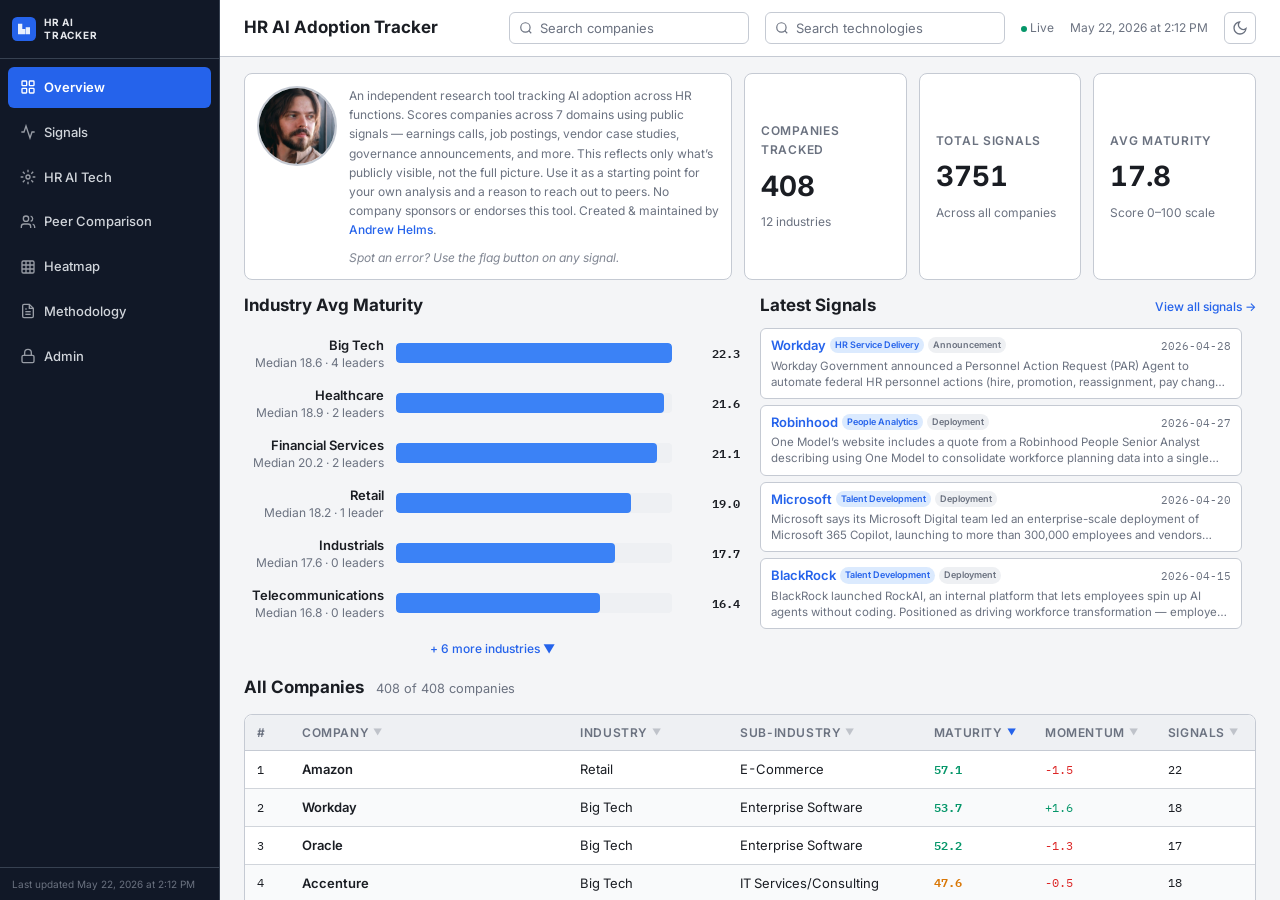
==== index.html @ 3c17ca67 "Redesign Maturity/Momentum card with primary/secondary hierarchy and trend mini-chart" ====
<!DOCTYPE html>
<html lang="en" data-theme="light">
<head>
<meta charset="UTF-8">
<meta name="viewport" content="width=device-width, initial-scale=1.0">
<title>HR AI Adoption Tracker</title>
<link rel="preconnect" href="https://fonts.googleapis.com">
<link rel="preconnect" href="https://fonts.gstatic.com" crossorigin>
<link href="https://fonts.googleapis.com/css2?family=Inter:wght@400;500;600;700&family=IBM+Plex+Mono:wght@400;500;600&display=swap" rel="stylesheet">
<link rel="stylesheet" href="base.css">
<link rel="stylesheet" href="style.css">
<style>
/* ============================================
   DASHBOARD LAYOUT
   ============================================ */
html, body { height: 100%; overflow: hidden; margin: 0; }
.dashboard {
  display: flex;
  flex-direction: column;
  height: 100dvh;
  margin-left: 220px;
}

/* SIDEBAR */
.sidebar {
  position: fixed;
  top: 0;
  left: 0;
  bottom: 0;
  width: 220px;
  background: #111827;
  color: #e5e7eb;
  display: flex;
  flex-direction: column;
  overflow-y: auto;
  overscroll-behavior: contain;
  border-right: 1px solid #374151;
  z-index: 40;
}
.sidebar-brand {
  padding: 16px 12px;
  border-bottom: 1px solid #374151;
  display: flex;
  align-items: center;
  gap: 8px;
  flex-shrink: 0;
}
.sidebar-logo {
  width: 24px; height: 24px; flex-shrink: 0;
}
.sidebar-brand-text {
  font-size: 10px;
  font-weight: 700;
  text-transform: uppercase;
  letter-spacing: 0.08em;
  line-height: 1.3;
  color: #e5e7eb;
}
.sidebar-nav {
  padding: 8px;
  flex: 1 1 auto;
  display: flex;
  flex-direction: column;
  gap: 2px;
  overflow-y: auto;
}
.sidebar .nav-item {
  display: flex;
  align-items: center;
  gap: 8px;
  padding: 10px 12px;
  border-radius: 6px;
  font-size: 13px;
  font-weight: 500;
  white-space: nowrap;
  color: #d1d5db;
  cursor: pointer;
  transition: all 180ms cubic-bezier(0.16, 1, 0.3, 1);
  margin-bottom: 2px;
  min-height: 36px;
}
.sidebar .nav-item:hover { background: #374151; color: #e5e7eb; }
.sidebar .nav-item.active {
  background: #2563eb;
  color: #fff;
  font-weight: 600;
}
.sidebar .nav-item svg {
  width: 16px !important;
  height: 16px !important;
  min-width: 16px;
  min-height: 16px;
  opacity: 0.7;
  flex-shrink: 0;
  display: inline-block !important;
}
.sidebar .nav-item.active svg { opacity: 1; }
.sidebar .nav-item span {
  display: inline;
  color: inherit;
}
.sidebar-footer {
  padding: 8px 12px;
  border-top: 1px solid #374151;
  font-size: 10px;
  color: #6b7280;
  flex-shrink: 0;
}

/* HEADER */
.header {
  background: var(--color-surface);
  border-bottom: 1px solid var(--color-border);
  padding: var(--space-3) var(--space-6);
  display: flex;
  align-items: center;
  justify-content: space-between;
  position: sticky;
  top: 0;
  /* Must sit above the profile/tech detail overlays (z 50/60) so the
     header (with company + tech search) stays visible on those views. */
  z-index: 70;
  flex-shrink: 0;
}
.header-title {
  font-size: var(--text-lg);
  font-weight: 700;
  color: var(--color-text);
}
.header-meta {
  font-size: var(--text-xs);
  color: var(--color-text-muted);
  display: flex;
  align-items: center;
  gap: var(--space-4);
}
.header-meta .dot {
  width: 6px; height: 6px;
  background: var(--color-success);
  border-radius: 50%;
  display: inline-block;
}

/* COMPANY SEARCH */
.company-search-wrap {
  position: relative;
  display: flex;
  align-items: center;
}
.company-search-icon {
  position: absolute;
  left: 10px;
  top: 50%;
  transform: translateY(-50%);
  color: var(--color-text-muted);
  pointer-events: none;
}
.company-search-input {
  width: 240px;
  height: 32px;
  padding: 0 10px 0 30px;
  border: 1px solid var(--color-border);
  border-radius: var(--radius-md);
  background: var(--color-surface);
  color: var(--color-text);
  font-size: var(--text-sm);
  transition: border-color 0.15s, box-shadow 0.15s, width 0.15s;
  font-family: inherit;
}
.company-search-input::placeholder { color: var(--color-text-muted); }
.company-search-input:focus {
  outline: none;
  border-color: var(--color-primary);
  box-shadow: 0 0 0 3px var(--color-primary-highlight);
  width: 280px;
}
.company-search-input::-webkit-search-cancel-button { -webkit-appearance: none; appearance: none; }
.company-search-dropdown {
  position: absolute;
  top: calc(100% + 4px);
  right: 0;
  width: 340px;
  max-height: 380px;
  overflow-y: auto;
  background: var(--color-surface);
  border: 1px solid var(--color-border);
  border-radius: var(--radius-md);
  box-shadow: 0 10px 24px rgba(0,0,0,0.12);
  z-index: 200;
  display: none;
}
.company-search-dropdown.open { display: block; }
.company-search-result {
  padding: 10px 12px;
  cursor: pointer;
  border-bottom: 1px solid var(--color-border);
  font-size: var(--text-sm);
  display: flex;
  flex-direction: column;
  gap: 2px;
  transition: background 0.12s;
}
.company-search-result:last-child { border-bottom: none; }
.company-search-result:hover,
.company-search-result.active {
  background: var(--color-surface-offset);
}
.company-search-result-name {
  font-weight: 600;
  color: var(--color-text);
}
.company-search-result-meta {
  font-size: var(--text-xs);
  color: var(--color-text-muted);
  display: flex;
  align-items: center;
  gap: 8px;
}
.company-search-result-meta .csr-score {
  font-weight: 600;
  color: var(--color-text-secondary);
}
.company-search-empty {
  padding: 16px 12px;
  font-size: var(--text-sm);
  color: var(--color-text-secondary);
  text-align: center;
}
.company-search-empty-prompt {
  margin-top: 10px;
  padding-top: 10px;
  border-top: 1px solid var(--color-border);
  text-align: left;
}
.company-search-empty-prompt-question {
  font-size: var(--text-sm);
  color: var(--color-text);
  font-weight: 600;
  margin-bottom: 8px;
}
.company-search-request-form {
  padding: 12px;
  border-top: 1px solid var(--color-border);
  background: var(--color-surface-offset);
  display: none;
}
.company-search-request-form.open { display: block; }
.company-search-request-form input {
  width: 100%;
  padding: 6px 10px;
  margin-bottom: 8px;
  font-size: var(--text-sm);
  border: 1px solid var(--color-border);
  border-radius: var(--radius-sm);
  background: var(--color-surface);
  color: var(--color-text);
  font-family: inherit;
  box-sizing: border-box;
}
/* On mobile, bump request-form input font-size to 16px to prevent iOS from
   auto-zooming on focus (which clips the fixed-position dropdown off-screen). */
@media (max-width: 768px) {
  .company-search-request-form input { font-size: 16px; padding: 10px 12px; }
  .company-search-request-actions button { font-size: 15px; padding: 10px 12px; }
}
.company-search-request-form input:focus {
  outline: none;
  border-color: var(--color-primary);
}
.company-search-request-actions {
  display: flex;
  gap: 6px;
}
.company-search-request-actions button {
  flex: 1;
  padding: 6px 10px;
  font-size: var(--text-sm);
  font-weight: 600;
  border: 1px solid var(--color-border);
  border-radius: var(--radius-sm);
  background: var(--color-surface);
  color: var(--color-text);
  cursor: pointer;
  font-family: inherit;
  transition: background 0.12s;
}
.company-search-request-actions .csr-submit {
  background: var(--color-primary);
  border-color: var(--color-primary);
  color: white;
}
.company-search-request-actions .csr-submit:hover { filter: brightness(0.95); }
.company-search-request-actions .csr-submit:disabled { opacity: 0.6; cursor: wait; }
.company-search-request-actions .csr-cancel:hover { background: var(--color-surface-offset); }
.company-search-request-success {
  padding: 14px 12px;
  text-align: center;
  font-size: var(--text-sm);
  color: var(--color-success);
  font-weight: 600;
}
.company-search-request-error {
  font-size: var(--text-xs);
  color: var(--color-error);
  margin-bottom: 8px;
}
@media (max-width: 768px) {
  .company-search-input { width: 160px; }
  .company-search-input:focus { width: 200px; }
  /* Anchor dropdown to viewport edges on mobile so it can't clip
     off the right side. The .company-search-wrap is position:relative
     so we use position:fixed and rely on JS-set values from the input. */
  .company-search-dropdown {
    position: fixed;
    top: var(--header-height, 64px);
    left: 8px;
    right: 8px;
    width: auto;
    max-width: none;
    max-height: 60vh;
  }
}

/* ============================================
   UNIFIED MOBILE SEARCH (icon + sheet)
   Mobile only — hides both header search inputs in favor of a single icon
   that opens a sheet with a Companies/Tech toggle.
   ============================================ */
.mobile-search-btn { display: none; }
.mobile-search-sheet { display: none; }
@media (max-width: 768px) {
  /* Hide the two inline search inputs on mobile (when in the header) */
  .header-meta > #companySearchWrap,
  .header-meta > #techSearchWrap { display: none !important; }
  /* Inline search icon button in the header */
  .mobile-search-btn {
    display: inline-flex;
    align-items: center;
    justify-content: center;
    width: 36px;
    height: 36px;
    border: 1px solid var(--color-border);
    background: var(--color-surface);
    color: var(--color-text);
    border-radius: var(--radius-md);
    cursor: pointer;
    padding: 0;
  }
  .mobile-search-btn:active { transform: scale(0.96); }
  .mobile-search-btn svg { display: block; }

  /* Full-screen sheet (hidden by default; .open shows it) */
  .mobile-search-sheet {
    display: none;
    position: fixed;
    inset: 0;
    z-index: 90;
    background: rgba(0, 0, 0, 0.45);
    align-items: flex-start;
    justify-content: stretch;
  }
  .mobile-search-sheet.open { display: flex; }
  .mobile-search-sheet-panel {
    width: 100%;
    background: var(--color-surface);
    border-bottom: 1px solid var(--color-border);
    box-shadow: 0 8px 24px rgba(0, 0, 0, 0.15);
    padding: 12px;
    display: flex;
    flex-direction: column;
    gap: 10px;
    max-height: 100%;
  }
  .mobile-search-sheet-head {
    display: flex;
    align-items: center;
    gap: 8px;
    justify-content: space-between;
  }
  .mobile-search-tabs {
    display: inline-flex;
    gap: 4px;
    background: var(--color-bg);
    border: 1px solid var(--color-border);
    border-radius: 999px;
    padding: 3px;
  }
  .mobile-search-tab {
    appearance: none;
    border: none;
    background: transparent;
    color: var(--color-text-muted);
    font: inherit;
    font-weight: 600;
    font-size: 12px;
    padding: 6px 12px;
    border-radius: 999px;
    cursor: pointer;
  }
  .mobile-search-tab.active {
    background: var(--color-primary);
    color: #fff;
  }
  .mobile-search-close {
    appearance: none;
    border: 1px solid var(--color-border);
    background: var(--color-surface);
    color: var(--color-text);
    width: 32px;
    height: 32px;
    border-radius: var(--radius-md);
    display: inline-flex;
    align-items: center;
    justify-content: center;
    cursor: pointer;
    padding: 0;
  }
  /* Slot host — the moved .company-search-wrap lives here and must override
     the desktop sizing rules so the input fills the sheet. */
  .mobile-search-slot { width: 100%; }
  .mobile-search-slot .company-search-wrap {
    display: block !important;
    width: 100%;
  }
  .mobile-search-slot .company-search-input,
  .mobile-search-slot .company-search-input:focus {
    width: 100% !important;
    box-sizing: border-box;
    font-size: 16px; /* prevent iOS zoom */
    padding: 10px 12px 10px 36px;
  }
  /* Inside the sheet, anchor the dropdown directly below the input rather
     than to the header. Use absolute positioning relative to the wrap. */
  .mobile-search-slot .company-search-dropdown {
    position: absolute;
    top: 100%;
    left: 0;
    right: 0;
    width: auto;
    max-width: none;
    max-height: 60vh;
    margin-top: 4px;
  }
  .mobile-search-slot .company-search-wrap { position: relative; }
}

/* MAIN */
.main {
  flex: 1;
  overflow-y: auto;
  overscroll-behavior: contain;
  padding: var(--space-4) var(--space-6);
  background: var(--color-bg);
}

/* TAB PANELS */
.tab-panel { display: none; }
.tab-panel.active { display: block; animation: fadeIn 200ms cubic-bezier(0.16, 1, 0.3, 1); }
@keyframes fadeIn { from { opacity: 0; } to { opacity: 1; } }

/* TECH CATEGORY PILLS */
.tech-cat-pill {
  display: inline-flex;
  align-items: center;
  padding: 4px 10px;
  border-radius: 12px;
  font-size: var(--text-xs);
  font-weight: 500;
  border: 1px solid var(--color-border);
  background: var(--color-surface);
  color: var(--color-text-muted);
  cursor: pointer;
  transition: all 150ms ease;
}
.tech-cat-pill:hover {
  border-color: var(--color-primary);
  color: var(--color-primary);
}
.tech-cat-pill.active {
  background: var(--color-primary);
  color: #fff;
  border-color: var(--color-primary);
}
.tech-mobile-select {
  display: none;
  width: 100%;
  padding: 8px 10px;
  border-radius: var(--radius-md);
  border: 1px solid var(--color-border);
  background: var(--color-surface);
  color: var(--color-text);
  font-size: var(--text-sm);
  margin-bottom: var(--space-3);
}
.tech-card-row {
  display: none;
}
.tech-mobile-cards { display: none; }

/* TECH DETAIL — KPI STATS ROW (3-up on all viewports; extra tiles wrap) */
.tech-detail-stats {
  display: grid;
  grid-template-columns: repeat(3, 1fr);
  gap: var(--space-3);
  margin-bottom: var(--space-5);
}
.tech-detail-stat {
  background: var(--color-surface-2);
  border-radius: 8px;
  padding: var(--space-3);
}
.tech-detail-stat-label {
  font-size: var(--text-xs);
  color: var(--color-text-muted);
}
.tech-detail-stat-value {
  font-size: var(--text-xl);
  font-weight: 700;
}
@media (max-width: 640px) {
  /* Force three-up side-by-side widgets on mobile */
  .tech-detail-stats {
    grid-template-columns: repeat(3, 1fr);
    gap: 6px;
    margin-bottom: var(--space-4);
  }
  /* If a Piloting tile is present (4 total), wrap onto a 2nd row of 2.
     This is uncommon, so the default of 3-up still applies and the 4th
     wraps cleanly. */
  .tech-detail-stat {
    padding: 8px 6px;
    text-align: center;
  }
  .tech-detail-stat-label { font-size: 10px; line-height: 1.2; }
  .tech-detail-stat-value { font-size: 18px; line-height: 1.2; }
}
@media (max-width: 640px) {
  .tech-pill-row { display: none !important; }
  .tech-mobile-select { display: block; }
  .data-table-wrap { display: none !important; }
  .tech-mobile-cards { display: block; max-height: calc(100vh - 280px); overflow-y: auto; }
  .tech-mcard {
    background: var(--color-surface);
    border: 1px solid var(--color-border);
    border-radius: var(--radius-md);
    padding: var(--space-3);
    margin-bottom: var(--space-2);
    cursor: pointer;
  }
  .tech-mcard:active { background: var(--color-surface-offset); }
  .tech-mcard-header {
    display: flex;
    align-items: center;
    justify-content: space-between;
    margin-bottom: 6px;
  }
  .tech-mcard-name {
    font-weight: 600;
    font-size: var(--text-sm);
    color: var(--color-text);
  }
  .tech-mcard-cat {
    font-size: 10px;
    padding: 2px 6px;
    border-radius: 4px;
    background: var(--color-surface-2);
    color: var(--color-text-muted);
    white-space: nowrap;
  }
  .tech-mcard-stats {
    display: grid;
    grid-template-columns: 1fr 1fr 1fr;
    gap: 4px;
    font-size: 11px;
  }
  .tech-mcard-stat {
    text-align: center;
  }
  .tech-mcard-stat-val {
    font-weight: 700;
    font-family: var(--font-mono);
    font-size: var(--text-sm);
    color: var(--color-text);
  }
  .tech-mcard-stat-label {
    color: var(--color-text-muted);
    font-size: 10px;
  }
  .tech-mcard-bar {
    height: 4px;
    border-radius: 2px;
    background: var(--color-surface-offset);
    margin-top: 8px;
    overflow: hidden;
    display: flex;
  }
  .tech-mcard-bar-dep {
    background: var(--color-primary);
    height: 100%;
  }
  .tech-mcard-bar-pilot {
    background: var(--color-warning);
    height: 100%;
  }
}

/* COMPANY PROFILE OVERLAY */
.profile-overlay {
  display: none;
  position: fixed;
  top: var(--header-height, 64px); left: 220px; right: 0; bottom: 0;
  background: var(--color-bg);
  z-index: 50;
  overflow-y: auto;
  overscroll-behavior: contain;
  padding: var(--space-6);
  animation: slideIn 250ms cubic-bezier(0.16, 1, 0.3, 1);
}
.profile-overlay.active { display: block; }
@keyframes slideIn { from { opacity: 0; transform: translateX(20px); } to { opacity: 1; transform: translateX(0); } }

/* ============================================
   KPI CARDS
   ============================================ */
.kpi-grid {
  display: grid;
  grid-template-columns: repeat(auto-fill, minmax(min(200px, 100%), 1fr));
  gap: var(--space-4);
  margin-bottom: var(--space-4);
}
.kpi-card {
  background: var(--color-surface);
  border: 1px solid var(--color-border);
  border-radius: var(--radius-lg);
  padding: var(--space-3) var(--space-4);
}
.kpi-label {
  font-size: var(--text-xs);
  font-weight: 600;
  color: var(--color-text-muted);
  text-transform: uppercase;
  letter-spacing: 0.06em;
  margin-bottom: var(--space-1);
}
.kpi-value {
  font-size: var(--text-2xl);
  font-weight: 700;
  font-variant-numeric: tabular-nums lining-nums;
  color: var(--color-text);
}
.kpi-sub {
  font-size: var(--text-xs);
  color: var(--color-text-muted);
  margin-top: var(--space-1);
}

/* ============================================
   SECTION TITLE
   ============================================ */
.section-title {
  font-size: var(--text-lg);
  font-weight: 700;
  color: var(--color-text);
  margin-bottom: var(--space-4);
}
.section-subtitle {
  font-size: var(--text-sm);
  color: var(--color-text-muted);
  margin-bottom: var(--space-4);
}
.section-block { margin-bottom: var(--space-5); }

/* ============================================
   BAR CHART
   ============================================ */
.bar-chart { display: flex; flex-direction: column; gap: 6px; }
.bar-row {
  display: flex;
  align-items: center;
  gap: var(--space-3);
  padding: 2px 0;
}
/* Ensure expanded chart rows match initial row spacing */
#industryChartMore .bar-row,
#stbChartMore .bar-row {
  padding: 2px 4px;
}
#industryChartMore,
#stbChartMore {
  display: flex;
  flex-direction: column;
  gap: 6px;
}

.bar-row-clickable {
  cursor: pointer;
  border-radius: var(--radius-sm);
  padding: 2px 4px;
  margin: 0 -4px;
  transition: background 180ms cubic-bezier(0.16, 1, 0.3, 1);
}
.bar-row-clickable:hover {
  background: var(--color-surface-offset);
}
.bar-row-clickable:hover .bar-label {
  color: var(--color-text);
}
.ind-filter-bar {
  cursor: pointer;
  border-radius: var(--radius-sm);
  transition: background 0.15s;
}
.ind-bar-active {
  background: color-mix(in oklch, var(--color-primary) 12%, transparent);
}
.ind-bar-active .bar-label,
.ind-bar-active .bar-label .ind-name {
  color: var(--color-primary);
  font-weight: 600;
}
.bar-row-active {
  background: color-mix(in oklch, var(--color-primary) 12%, transparent);
}
.bar-row-active .bar-label {
  color: var(--color-primary);
  font-weight: 600;
}
.bar-row-active .bar-fill {
  background: var(--color-primary) !important;
}
.bar-label {
  font-size: var(--text-xs);
  font-weight: 500;
  color: var(--color-text-muted);
  width: 120px;
  text-align: right;
  flex-shrink: 0;
  white-space: nowrap;
  overflow: hidden;
  text-overflow: ellipsis;
}
#industryChart .bar-label,
#signalTypeChart .bar-label {
  width: 140px;
  min-width: 140px;
}
/* Industry + Signal Type bar rows: equalized so the two side-by-side
   charts align row-for-row regardless of label height differences. */
#industryChart .bar-row,
#signalTypeChart .bar-row { height: 44px; padding: 4px 0; box-sizing: border-box; }
#industryChart .bar-row-clickable { padding: 4px 4px; }
#industryChartMore .bar-row,
#stbChartMore .bar-row { height: 44px; padding: 4px 4px; box-sizing: border-box; }
#industryChart .bar-label {
  white-space: normal;
  overflow: visible;
  text-overflow: clip;
  line-height: 1.25;
}
#industryChart .bar-label .ind-name {
  font-size: var(--text-sm);
  font-weight: 600;
  color: var(--color-text);
  display: block;
}
#industryChart .bar-label .ind-meta {
  font-size: var(--text-xs);
  font-weight: 400;
  color: var(--color-text-secondary);
  margin-top: 2px;
  display: block;
}
#industryChart .bar-value,
#signalTypeChart .bar-value {
  width: 56px;
  text-align: right;
}
.bar-track {
  flex: 1;
  height: 20px;
  background: var(--color-surface-offset);
  border-radius: var(--radius-sm);
  overflow: hidden;
  position: relative;
  isolation: isolate;
}
[data-theme="light"] .profile-domain-bar .bar-track,
[data-theme="light"] .cmp-domain-bar .bar-track { background: var(--color-surface-offset-2); }
@media (prefers-color-scheme: light) {
  :not([data-theme="dark"]) .profile-domain-bar .bar-track,
  :not([data-theme="dark"]) .cmp-domain-bar .bar-track { background: var(--color-surface-offset-2); }
}
.bar-fill {
  height: 100%;
  background: var(--color-primary);
  border-radius: var(--radius-sm);
  transition: width 0.6s cubic-bezier(0.16, 1, 0.3, 1);
  min-width: 2px;
}
.ind-marker {
  position: absolute;
  top: 0;
  width: 3px;
  height: 100%;
  min-height: 10px;
  z-index: 2;
  pointer-events: none;
  transform: translateX(-50%);
}
.ind-avg {
  background: repeating-linear-gradient(
    to bottom,
    var(--color-warning) 0px,
    var(--color-warning) 3px,
    transparent 3px,
    transparent 6px
  );
  opacity: 0.9;
}
.ind-max {
  background: var(--color-success);
  opacity: 0.95;
  width: 3px;
  transform: translateX(-50%);
}
.ind-max::before {
  content: '';
  position: absolute;
  top: 0;
  left: -6px;
  right: -6px;
  bottom: 0;
  pointer-events: auto;
  cursor: default;
}
.bar-value {
  font-size: var(--text-xs);
  font-weight: 600;
  font-family: var(--font-mono);
  font-variant-numeric: tabular-nums;
  width: 48px;
  flex-shrink: 0;
  color: var(--color-text);
}

/* ============================================
   TABLES
   ============================================ */
.data-table-wrap {
  background: var(--color-surface);
  border: 1px solid var(--color-border);
  border-radius: var(--radius-lg);
  overflow: visible;
}
.data-table-scroll {
  overflow-x: auto;
  border-radius: var(--radius-lg);
}
.data-table-scroll.dd-overflow-visible,
.admin-table-scroll.dd-overflow-visible {
  overflow: visible !important;
}
.data-table {
  width: 100%;
  border-collapse: collapse;
  font-size: var(--text-sm);
}
.data-table th {
  background: var(--color-surface-offset);
  font-size: var(--text-xs);
  font-weight: 600;
  text-transform: uppercase;
  letter-spacing: 0.05em;
  color: var(--color-text-muted);
  text-align: left;
  padding: var(--space-2) var(--space-3);
  position: sticky;
  top: 0;
  z-index: 2;
  cursor: pointer;
  white-space: nowrap;
  user-select: none;
  border-bottom: 1px solid var(--color-border);
}
.data-table th:hover { color: var(--color-text); }
.data-table th .sort-arrow { font-size: 10px; margin-left: 4px; opacity: 0.4; }
.data-table th.sorted .sort-arrow { opacity: 1; color: var(--color-primary); }
.data-table td {
  padding: var(--space-2) var(--space-3);
  border-top: 1px solid var(--color-divider);
  font-variant-numeric: tabular-nums lining-nums;
  white-space: nowrap;
}
.data-table tbody tr:nth-child(even) td { background: var(--color-surface-2); }
.data-table tbody tr:hover td {
  background: var(--color-primary-highlight);
  cursor: pointer;
}
.data-table .company-name { font-weight: 600; color: var(--color-text); }
.data-table .mono { font-family: var(--font-mono); font-size: var(--text-xs); }

/* Reference company pinned row — REMOVED for public sharing */

/* ============================================
   BADGES & PILLS
   ============================================ */
.badge {
  display: inline-flex;
  align-items: center;
  padding: 2px var(--space-2);
  border-radius: var(--radius-full);
  font-size: var(--text-xs);
  font-weight: 600;
  white-space: nowrap;
}
.badge-blue { background: var(--color-primary-highlight); color: var(--color-primary); }
.badge-green { background: var(--color-success-highlight); color: var(--color-success); }
.badge-red { background: var(--color-error-highlight); color: var(--color-error); }
.badge-yellow { background: var(--color-warning-highlight); color: var(--color-warning); }
.badge-gray { background: var(--color-surface-offset); color: var(--color-text-muted); }
.badge-teal { background: color-mix(in oklch, #0d9488 15%, transparent); color: #0d9488; }
.badge-tech {
  background: var(--color-success-highlight);
  color: var(--color-success);
  cursor: pointer;
  font-weight: 600;
  transition: background 0.15s, color 0.15s;
}
.badge-tech:hover {
  background: var(--color-primary-highlight);
  color: var(--color-primary);
  text-decoration: none;
}

/* Maturity color coding */
.maturity-high { color: var(--color-success); font-weight: 600; }
.maturity-mid { color: var(--color-warning); font-weight: 600; }
.maturity-low { color: var(--color-error); font-weight: 600; }
.momentum-pos { color: var(--color-success); }
.momentum-neg { color: var(--color-error); }
.momentum-flat { color: var(--color-text-muted); }

/* ============================================
   FILTERS & CONTROLS
   ============================================ */
.controls-bar {
  display: flex;
  align-items: center;
  gap: var(--space-3);
  flex-wrap: wrap;
  margin-bottom: var(--space-4);
}
.control-select, .control-input {
  padding: var(--space-2) var(--space-3);
  border: 1px solid var(--color-border);
  border-radius: var(--radius-md);
  background: var(--color-surface);
  font-size: var(--text-sm);
  color: var(--color-text);
  min-width: 140px;
}
.control-select:focus, .control-input:focus {
  border-color: var(--color-primary);
  box-shadow: 0 0 0 3px var(--color-primary-highlight);
  outline: none;
}
.control-input { min-width: 200px; }

/* ============================================
   HEATMAP
   ============================================ */
.heatmap-table th, .heatmap-table td {
  text-align: center;
  padding: var(--space-1) var(--space-2);
  min-width: 80px;
}
.heatmap-table td.domain-cell {
  font-family: var(--font-mono);
  font-size: var(--text-xs);
  font-weight: 500;
  border-radius: 2px;
}
.heatmap-table td.company-cell {
  text-align: left;
  font-weight: 600;
  font-size: var(--text-xs);
  padding-left: var(--space-3);
  min-width: 140px;
}

/* ============================================
   GAUGE
   ============================================ */
.gauge-container {
  display: flex;
  align-items: center;
  gap: var(--space-3);
  flex-wrap: wrap;
}
.gauge-svg { width: 100px; height: 55px; flex-shrink: 0; }
.gauge-mobile { display: none; }
.gauge-label {
  font-size: var(--text-xs);
  color: var(--color-text-muted);
  text-transform: uppercase;
  letter-spacing: 0.06em;
  font-weight: 600;
}
.gauge-value {
  font-size: var(--text-2xl);
  font-weight: 700;
  font-variant-numeric: tabular-nums;
  color: var(--color-text);
}

/* ============================================
   COMPANY PROFILE
   ============================================ */
.profile-back {
  display: inline-flex;
  align-items: center;
  gap: var(--space-2);
  font-size: var(--text-sm);
  font-weight: 600;
  color: var(--color-primary);
  cursor: pointer;
  margin-bottom: var(--space-4);
  padding: var(--space-2) var(--space-3);
  border-radius: var(--radius-md);
  transition: all var(--transition-interactive);
}
.profile-back:hover { background: var(--color-primary-highlight); }
.profile-header {
  display: flex;
  align-items: baseline;
  gap: var(--space-4);
  margin-bottom: var(--space-6);
  flex-wrap: wrap;
}
.profile-company-name {
  font-size: var(--text-2xl);
  font-weight: 700;
  color: var(--color-text);
}
.profile-grid {
  display: grid;
  grid-template-columns: repeat(auto-fill, minmax(min(300px, 100%), 1fr));
  gap: var(--space-5);
  margin-bottom: var(--space-6);
}
/* 3-column grid used on the company profile: HR Domain Scores | Maturity & Momentum | Company Info */
.profile-grid-3col {
  grid-template-columns: minmax(0, 1.1fr) minmax(0, 1.1fr) minmax(0, 0.9fr);
}
.profile-card {
  background: var(--color-surface);
  border: 1px solid var(--color-border);
  border-radius: var(--radius-lg);
  padding: var(--space-4);
}
.profile-card-title {
  font-size: var(--text-xs);
  font-weight: 600;
  text-transform: uppercase;
  letter-spacing: 0.06em;
  color: var(--color-text-muted);
  margin-bottom: var(--space-3);
}
/* Title row used on Company Info card so 'updated 5.18.26' floats to the right */
.profile-card-title-row {
  display: flex;
  align-items: baseline;
  justify-content: space-between;
  gap: var(--space-2);
  margin-bottom: var(--space-3);
}
.profile-card-meta {
  font-size: 11px;
  color: var(--color-text-faint);
  font-variant-numeric: tabular-nums;
  white-space: nowrap;
}
/* Company Info — description, then divider line, then stat grid. Leftover whitespace sits at the bottom. */
.profile-card-info {
  display: flex;
  flex-direction: column;
}
.company-info-desc {
  font-size: var(--text-sm);
  color: var(--color-text);
  line-height: 1.5;
  margin: 0 0 var(--space-3) 0;
  padding-bottom: var(--space-3);
  border-bottom: 1px solid var(--color-border);
}
.company-info-grid {
  display: grid;
  grid-template-columns: 1fr 1fr;
  row-gap: var(--space-3);
  column-gap: var(--space-3);
  font-size: var(--text-sm);
}
.company-info-cell {
  display: flex;
  flex-direction: column;
  gap: 4px;
}
.company-info-label {
  font-size: 11px;
  color: var(--color-text-muted);
  text-transform: uppercase;
  letter-spacing: 0.04em;
  font-weight: 600;
}
.company-info-cell strong { font-weight: 600; }
/* ============================================================
   Maturity & Momentum card — primary/secondary hierarchy
   Maturity = hero metric (gauge + large number side-by-side)
   Momentum = supporting metric (number + trend mini-chart)
   ============================================================ */
.score-card-body {
  display: flex;
  flex-direction: column;
  gap: var(--space-4);
  height: 100%;
}

/* --- Maturity block: gauge + numeric stack side-by-side --- */
.maturity-block {
  display: flex;
  align-items: center;
  gap: var(--space-4);
}
.maturity-block .gauge-svg {
  flex: 0 0 auto;
  width: 140px;
  height: 78px;
  display: block;
}
.maturity-numbers {
  flex: 1 1 auto;
  min-width: 0;
  display: flex;
  flex-direction: column;
  gap: 2px;
}
.score-eyebrow {
  font-size: 11px;
  font-weight: 600;
  text-transform: uppercase;
  letter-spacing: 0.08em;
  color: var(--color-text-muted);
}
.score-hero-number {
  font-size: 44px;
  line-height: 1;
  font-weight: 700;
  font-variant-numeric: tabular-nums;
  letter-spacing: -0.02em;
  display: flex;
  align-items: baseline;
  gap: 4px;
}
.score-hero-number .score-unit {
  font-size: var(--text-base);
  color: var(--color-text-muted);
  font-weight: 500;
}
.score-caption {
  font-size: var(--text-xs);
  color: var(--color-text-muted);
  line-height: 1.4;
  margin-top: 2px;
}

/* --- Divider between maturity and momentum --- */
.score-divider {
  height: 1px;
  background: var(--color-border);
  width: 100%;
}

/* --- Momentum block: number + trend chart row --- */
.momentum-block {
  display: flex;
  align-items: center;
  gap: var(--space-4);
}
.momentum-numbers {
  flex: 0 0 auto;
  display: flex;
  flex-direction: column;
  gap: 2px;
  min-width: 90px;
}
.score-sub-number {
  font-size: 32px;
  line-height: 1;
  font-weight: 700;
  font-variant-numeric: tabular-nums;
  letter-spacing: -0.02em;
}
.score-sub-number.momentum-pos { color: var(--color-success); }
.score-sub-number.momentum-neg { color: var(--color-error); }
.score-sub-number.momentum-flat { color: var(--color-text-muted); }

/* Trend mini-chart — three bars showing signal counts by recency bucket */
.momentum-trend {
  flex: 1 1 auto;
  min-width: 0;
  display: flex;
  flex-direction: column;
  gap: 6px;
}
.momentum-trend-label {
  font-size: 10px;
  text-transform: uppercase;
  letter-spacing: 0.06em;
  color: var(--color-text-muted);
  font-weight: 600;
}
.momentum-bars {
  display: grid;
  grid-template-columns: repeat(3, 1fr);
  gap: 6px;
  align-items: end;
  height: 34px;
}
.momentum-bar-col {
  display: flex;
  flex-direction: column;
  align-items: center;
  gap: 3px;
  height: 100%;
  justify-content: flex-end;
  min-width: 0;
}
.momentum-bar {
  width: 100%;
  background: var(--color-primary);
  border-radius: 2px 2px 0 0;
  min-height: 2px;
  transition: height 240ms cubic-bezier(0.16, 1, 0.3, 1);
}
.momentum-bar.is-empty {
  background: var(--color-surface-offset);
}
.momentum-bar-value {
  font-size: 11px;
  font-variant-numeric: tabular-nums;
  font-weight: 600;
  color: var(--color-text);
  line-height: 1;
}
.momentum-axis {
  display: grid;
  grid-template-columns: repeat(3, 1fr);
  gap: 6px;
  font-size: 10px;
  color: var(--color-text-muted);
  text-align: center;
  font-variant-numeric: tabular-nums;
}

/* --- Footer row: details disclosures --- */
.score-details-row {
  display: flex;
  gap: var(--space-3);
  margin-top: auto;
  padding-top: var(--space-2);
  border-top: 1px dashed var(--color-border);
}
.score-details {
  font-size: var(--text-xs);
  flex: 1 1 0;
  min-width: 0;
}
.score-details > summary {
  cursor: pointer;
  font-weight: 600;
  padding: var(--space-1) 0;
  color: var(--color-text-muted);
  list-style: revert;
  font-size: 11px;
}
.score-details > summary:hover { color: var(--color-text); }
.score-details-body {
  padding: var(--space-2);
  background: var(--color-surface-offset);
  border-radius: var(--radius-md);
  margin-top: var(--space-1);
  line-height: 1.6;
  font-size: 11px;
}
/* Compact bar chart used inside the HR Domain Scores card */
.bar-chart-compact .bar-row { padding: 2px 0; }
.bar-chart-compact .bar-label { font-size: 11px; }
.bar-chart-compact .bar-value { font-size: 11px; }
.signal-item {
  padding: var(--space-3);
  border: 1px solid var(--color-divider);
  border-radius: var(--radius-md);
  margin-bottom: var(--space-3);
  font-size: var(--text-sm);
  line-height: 1.5;
  transition: border-color 180ms cubic-bezier(0.16, 1, 0.3, 1);
}
.signal-item:hover {
  border-color: var(--color-primary);
}
.signal-item .signal-summary { margin-bottom: var(--space-2); }
.signal-item .signal-sources {
  display: flex;
  gap: var(--space-3);
  flex-wrap: wrap;
  font-size: var(--text-xs);
}
.signal-item .signal-sources a {
  display: inline-flex;
  align-items: center;
  gap: 4px;
  color: var(--color-primary);
  text-decoration: none;
  font-weight: 500;
  padding: 2px 0;
}
.signal-item .signal-sources a:hover {
  text-decoration: underline;
}
.signal-item .signal-sources a svg {
  flex-shrink: 0;
}
.signal-item .signal-meta {
  font-size: var(--text-xs);
  color: var(--color-text-muted);
  margin-bottom: var(--space-1);
  display: flex;
  gap: var(--space-3);
  flex-wrap: wrap;
}

/* ============================================
   MOMENTUM BAR VIZ
   ============================================ */
.momentum-bar {
  display: inline-flex;
  align-items: center;
  gap: var(--space-2);
  min-width: 120px;
}
.momentum-track {
  width: 80px; height: 8px;
  background: var(--color-surface-offset);
  border-radius: var(--radius-full);
  position: relative;
  overflow: hidden;
}
.momentum-fill {
  position: absolute;
  top: 0; height: 100%;
  border-radius: var(--radius-full);
  transition: all 0.4s cubic-bezier(0.16, 1, 0.3, 1);
}

/* ============================================
   PEER COMPARISON – SIDE BY SIDE
   ============================================ */
.compare-layout {
  display: grid;
  grid-template-columns: 1fr auto 1fr;
  gap: 0;
  min-height: 400px;
}
.compare-side {
  padding: var(--space-4);
  min-width: 0;
}
.compare-divider {
  width: 1px;
  background: var(--color-border);
  margin: 0 var(--space-2);
}
.compare-selector {
  margin-bottom: var(--space-5);
}
.compare-label {
  display: block;
  font-size: var(--text-xs);
  font-weight: 600;
  text-transform: uppercase;
  letter-spacing: 0.06em;
  color: var(--color-text-muted);
  margin-bottom: var(--space-2);
}
.compare-search-wrap {
  position: relative;
}
.compare-search {
  width: 100%;
  padding: var(--space-2) var(--space-3);
  border: 1px solid var(--color-border);
  border-radius: var(--radius-md);
  background: var(--color-surface);
  font-size: var(--text-sm);
  color: var(--color-text);
  transition: border-color 180ms cubic-bezier(0.16, 1, 0.3, 1);
}
.compare-search:focus {
  outline: none;
  border-color: var(--color-primary);
}
.compare-select {
  display: none;
}
.compare-dropdown {
  position: absolute;
  top: 100%;
  left: 0;
  right: 0;
  z-index: 50;
  background: var(--color-surface);
  border: 1px solid var(--color-border);
  border-radius: var(--radius-md);
  box-shadow: 0 8px 24px rgb(0 0 0 / .12);
  max-height: 260px;
  overflow-y: auto;
  overscroll-behavior: contain;
  margin-top: var(--space-1);
}
.compare-dropdown-item {
  padding: var(--space-2) var(--space-3);
  font-size: var(--text-sm);
  cursor: pointer;
  transition: background 120ms;
  display: flex;
  justify-content: space-between;
  align-items: center;
}
.compare-dropdown-item:hover,
.compare-dropdown-item.highlighted {
  background: var(--color-primary-highlight);
}
.compare-dropdown-item .cdi-score {
  font-size: var(--text-xs);
  color: var(--color-text-muted);
  font-family: var(--font-mono);
}
.compare-profile {
  opacity: 0;
  transform: translateY(4px);
  transition: opacity 300ms cubic-bezier(0.16, 1, 0.3, 1), transform 300ms cubic-bezier(0.16, 1, 0.3, 1);
}
.compare-profile.visible {
  opacity: 1;
  transform: translateY(0);
}
.compare-profile .profile-grid {
  grid-template-columns: 1fr;
}
.compare-profile .profile-header {
  margin-bottom: var(--space-3);
}
.compare-profile .profile-company-name {
  font-size: var(--text-xl);
}
.compare-empty {
  display: flex;
  align-items: center;
  justify-content: center;
  min-height: 300px;
  color: var(--color-text-faint);
  font-size: var(--text-sm);
  text-align: center;
}
.cmp-domain-bar:hover {
  background: var(--color-surface-offset);
}
.cmp-domain-bar.active {
  background: color-mix(in oklch, var(--color-primary) 12%, transparent);
}
.cmp-signal-item.hidden {
  display: none !important;
}
@media (max-width: 900px) {
  .compare-layout {
    grid-template-columns: 1fr;
  }
  .compare-divider {
    width: 100%;
    height: 1px;
    margin: var(--space-4) 0;
  }
}

/* ============================================
   TWO-COLUMN LAYOUT
   ============================================ */
.two-col {
  display: grid;
  grid-template-columns: 1fr 1fr;
  gap: var(--space-5);
}
@media (max-width: 1024px) {
  .two-col { grid-template-columns: 1fr; }
}

/* ============================================
   THEME TOGGLE
   ============================================ */
.theme-btn {
  display: flex;
  align-items: center;
  justify-content: center;
  width: 32px; height: 32px;
  border-radius: var(--radius-md);
  border: 1px solid var(--color-border);
  background: var(--color-surface);
  transition: all var(--transition-interactive);
  color: var(--color-text-muted);
}
.theme-btn:hover { background: var(--color-surface-offset); color: var(--color-text); }

/* ============================================
   MOBILE
   ============================================ */
@media (max-width: 540px) {
  .dashboard { margin-left: 0; }
  .sidebar {
    left: -220px;
    transition: left 0.3s cubic-bezier(0.16, 1, 0.3, 1);
  }
  .sidebar.open { left: 0; }
  .sidebar-overlay {
    display: none; position: fixed; inset: 0;
    background: rgba(0,0,0,0.4); z-index: 39;
  }
  .sidebar-overlay.open { display: block; }
  .mobile-menu-btn { display: flex !important; }
  .profile-overlay { left: 0; }
  .tech-detail-overlay { left: 0 !important; }

  /* Top-industries podium on mobile (overview tab) */
  #industryChart {
    display: grid;
    grid-template-columns: repeat(3, 1fr);
    align-items: end;
    gap: 8px;
    padding: 0 4px;
    box-sizing: border-box;
    width: 100%;
    max-width: 100%;
  }
  /* Podium ordering: 2nd | 1st | 3rd */
  #industryChart .bar-row[data-ind-rank="1"] { order: 2; }
  #industryChart .bar-row[data-ind-rank="2"] { order: 1; }
  #industryChart .bar-row[data-ind-rank="3"] { order: 3; }
  #industryChart .bar-row {
    display: flex;
    flex-direction: column;
    align-items: center;
    justify-content: flex-end;
    height: auto !important;
    gap: 4px;
    padding: 10px 6px !important;
    margin: 0 !important;
    background: var(--color-surface);
    border: 1px solid var(--color-border);
    border-radius: var(--radius-md) var(--radius-md) 0 0;
    text-align: center;
    min-width: 0;
    box-sizing: border-box;
    overflow: hidden;
    position: relative;
  }
  /* Pedestal heights so it looks like an Olympic podium */
  #industryChart .bar-row[data-ind-rank="1"] {
    min-height: 140px;
    background: linear-gradient(180deg, rgba(37,99,235,0.08) 0%, rgba(37,99,235,0.18) 100%);
    border-color: rgba(37,99,235,0.45);
  }
  #industryChart .bar-row[data-ind-rank="2"] {
    min-height: 115px;
    background: linear-gradient(180deg, rgba(37,99,235,0.04) 0%, rgba(37,99,235,0.10) 100%);
  }
  #industryChart .bar-row[data-ind-rank="3"] {
    min-height: 95px;
    background: linear-gradient(180deg, rgba(37,99,235,0.02) 0%, rgba(37,99,235,0.07) 100%);
  }
  #industryChart .bar-row::before {
    content: attr(data-ind-rank);
    position: absolute;
    top: 4px;
    left: 6px;
    font-size: 10px;
    font-weight: 700;
    color: var(--color-text-muted);
    font-family: var(--font-mono);
    opacity: 0.7;
  }
  #industryChart .bar-row[data-ind-rank="1"]::before { color: var(--color-primary); opacity: 1; }
  /* Hide everything except name + score on the podium */
  #industryChart .bar-track,
  #industryChart .bar-label .ind-meta { display: none !important; }
  #industryChart .bar-label {
    width: 100% !important;
    min-width: 0 !important;
    text-align: center;
    white-space: normal;
    display: block;
    margin-top: auto;
  }
  #industryChart .bar-label .ind-name {
    font-weight: 600;
    color: var(--color-text);
    font-size: 11px;
    line-height: 1.25;
    display: block;
    word-break: break-word;
  }
  #industryChart .bar-value {
    font-size: 22px;
    font-weight: 700;
    color: var(--color-text);
    font-family: var(--font-mono);
    line-height: 1;
  }
  #industryChart .bar-row[data-ind-rank="1"] .bar-value { font-size: 26px; color: var(--color-primary); }
  /* Disable click affordance on mobile — podium is visual only.
     Need !important + ind-filter-bar to override the desktop cursor/hover rules. */
  #industryChart .bar-row-clickable,
  #industryChart .ind-filter-bar { cursor: default !important; pointer-events: none !important; }
  #industryChart .bar-row-clickable:hover,
  #industryChart .ind-filter-bar:hover { background: transparent !important; }
  #industryChart .bar-row-clickable:hover .bar-label,
  #industryChart .ind-filter-bar:hover .bar-label { color: inherit !important; }
  /* Hide ranks 4+ and "+ N more industries" on mobile to keep the podium compact */
  #industryChart .bar-row:not([data-ind-rank="1"]):not([data-ind-rank="2"]):not([data-ind-rank="3"]) { display: none !important; }
  #industryChart #industryToggleBtn,
  #industryChart #industryChartMore { display: none !important; }

  /* Hide Latest Signals on mobile (desktop keeps the two-column layout) */
  #latestSignalsSection { display: none !important; }
  /* Collapse the .two-col wrapper to single column behavior on mobile so
     the industry section spans the full width. */
  #tab-overview .two-col {
    display: block;
  }

}

/* Hide the Companies table at the bottom of tech detail on ALL viewports —
   it duplicates the Companies stat already shown in the widgets row. */
.tech-detail-companies { display: none !important; }
.mobile-menu-btn { display: none; }
.mobile-menu-btn {
  width: 36px; height: 36px;
  align-items: center; justify-content: center;
  border-radius: var(--radius-md);
  color: var(--color-text);
}

/* ============================================
   COLUMN HEADER CONTROLS
   ============================================ */
.col-header {
  position: relative;
  user-select: none;
}
.col-header-btn {
  display: inline-flex;
  align-items: center;
  gap: 4px;
  background: none;
  border: none;
  padding: 0;
  font: inherit;
  color: inherit;
  cursor: pointer;
  font-size: var(--text-xs);
  font-weight: 600;
  text-transform: uppercase;
  letter-spacing: 0.05em;
  white-space: nowrap;
}
.col-header-btn:hover { color: var(--color-text); }
.col-header-btn .sort-icon {
  font-size: 9px;
  opacity: 0.35;
  transition: opacity 120ms;
}
.col-header-btn.sorted .sort-icon {
  opacity: 1;
  color: var(--color-primary);
}
.col-header-btn .filter-dot {
  width: 5px; height: 5px;
  border-radius: 50%;
  background: var(--color-primary);
  display: none;
  flex-shrink: 0;
}
.col-header-btn.has-filter .filter-dot { display: inline-block; }

/* Dropdown panel */
.col-dropdown {
  display: none;
  position: absolute;
  top: calc(100% + 4px);
  left: 0;
  min-width: 200px;
  max-width: 280px;
  background: var(--color-surface);
  border: 1px solid var(--color-border);
  border-radius: var(--radius-lg);
  box-shadow: 0 8px 24px rgba(0,0,0,0.12);
  z-index: 100;
  padding: 6px 0;
  animation: dropIn 150ms cubic-bezier(0.16, 1, 0.3, 1);
}
.col-dropdown.open { display: block; }
.col-dropdown.align-right { left: auto; right: 0; }
@keyframes dropIn { from { opacity: 0; transform: translateY(-4px); } to { opacity: 1; transform: translateY(0); } }

/* Sort options inside dropdown */
.col-dropdown .dd-section {
  padding: 4px 8px;
}
.col-dropdown .dd-section-label {
  font-size: 10px;
  font-weight: 600;
  text-transform: uppercase;
  letter-spacing: 0.06em;
  color: var(--color-text-muted);
  padding: 4px 4px 2px;
}
.col-dropdown .dd-sort-btn {
  display: flex;
  align-items: center;
  gap: 6px;
  width: 100%;
  padding: 6px 8px;
  border: none;
  background: none;
  font-size: var(--text-xs);
  font-weight: 500;
  color: var(--color-text);
  border-radius: var(--radius-sm);
  cursor: pointer;
  text-align: left;
}
.col-dropdown .dd-sort-btn:hover { background: var(--color-surface-offset); }
.col-dropdown .dd-sort-btn.active { background: var(--color-primary-highlight); color: var(--color-primary); font-weight: 600; }

.col-dropdown .dd-divider {
  height: 1px;
  background: var(--color-divider);
  margin: 4px 0;
}

/* Multi-select checkbox list */
.col-dropdown .dd-filter-list {
  max-height: 220px;
  overflow-y: auto;
  overscroll-behavior: contain;
  padding: 0 4px;
}
.col-dropdown .dd-filter-item {
  display: flex;
  align-items: center;
  gap: 6px;
  padding: 5px 8px;
  border-radius: var(--radius-sm);
  font-size: var(--text-xs);
  color: var(--color-text);
  cursor: pointer;
  white-space: nowrap;
  overflow: hidden;
  text-overflow: ellipsis;
}
.col-dropdown .dd-filter-item:hover { background: var(--color-surface-offset); }
.col-dropdown .dd-filter-item input[type="checkbox"] {
  width: 14px; height: 14px;
  margin: 0;
  accent-color: var(--color-primary);
  cursor: pointer;
  flex-shrink: 0;
}
.col-dropdown .dd-filter-actions {
  display: flex;
  gap: 6px;
  padding: 6px 8px 4px;
}
.col-dropdown .dd-filter-actions button {
  flex: 1;
  padding: 5px 0;
  border-radius: var(--radius-sm);
  font-size: 11px;
  font-weight: 600;
  cursor: pointer;
  border: 1px solid var(--color-border);
  background: var(--color-surface);
  color: var(--color-text-muted);
  transition: all 120ms;
}
.col-dropdown .dd-filter-actions button:hover {
  border-color: var(--color-primary);
  color: var(--color-text);
}
.col-dropdown .dd-filter-actions button.primary {
  background: var(--color-primary);
  color: #fff;
  border-color: var(--color-primary);
}
.col-dropdown .dd-filter-actions button.primary:hover {
  opacity: 0.9;
}

/* Tooltip for metric headers */
.col-tooltip {
  padding: 8px 10px;
  font-size: var(--text-xs);
  line-height: 1.45;
  color: var(--color-text-muted);
  border-bottom: 1px solid var(--color-divider);
  white-space: normal;
}
.col-tooltip strong {
  display: block;
  color: var(--color-text);
  font-weight: 600;
  margin-bottom: 2px;
}

/* Overview Top Row - About + KPIs in one row */
.overview-top-row {
  display: grid;
  grid-template-columns: 3fr 1fr 1fr 1fr;
  gap: var(--space-3);
  margin-bottom: var(--space-4);
  align-items: stretch;
}
.overview-top-row .about-section {
  display: flex;
  gap: var(--space-3);
  align-items: flex-start;
}
.overview-top-row .kpi-grid {
  display: contents;
  margin-bottom: 0;
}
.overview-top-row .kpi-card {
  display: flex;
  flex-direction: column;
  justify-content: center;
  min-width: 0;
}
@media (max-width: 1100px) {
  .overview-top-row {
    grid-template-columns: 1fr;
  }
  .overview-top-row .kpi-grid {
    display: flex;
    flex-direction: row;
    flex-wrap: wrap;
    gap: var(--space-3);
  }
  .overview-top-row .kpi-card {
    flex: 1 1 140px;
    min-width: 140px;
  }
}

/* About Section */
.about-section {
  display: grid;
  grid-template-columns: auto 1fr;
  gap: var(--space-3);
  background: var(--color-surface);
  border: 1px solid var(--color-border);
  border-radius: var(--radius-lg);
  padding: var(--space-3);
  min-height: 0;
}
.about-photo-wrap {
  display: flex;
  flex-direction: column;
  align-items: center;
  justify-content: center;
  flex-shrink: 0;
}
.about-byline {
  font-size: var(--text-xs);
  color: var(--color-text-muted);
  text-align: center;
  line-height: 1.4;
}
.about-byline a {
  color: var(--color-primary);
  text-decoration: none;
  font-weight: 600;
}
.about-byline a:hover { text-decoration: underline; }
.about-photo {
  width: 80px;
  height: 80px;
  border-radius: 50%;
  object-fit: cover;
  border: 2px solid var(--color-border);
  flex-shrink: 0;
}
.about-text h3 {
  font-size: var(--text-sm);
  font-weight: 700;
  color: var(--color-text);
  margin: 0 0 var(--space-1) 0;
}
.about-text p {
  font-size: var(--text-xs);
  color: var(--color-text-muted);
  line-height: 1.6;
  margin: 0;
}
.about-flag-note {
  margin-top: var(--space-2) !important;
  font-style: italic;
  opacity: 0.85;
}
.about-text a {
  color: var(--color-primary);
  text-decoration: none;
  font-weight: 500;
}
.about-text a:hover { text-decoration: underline; }
.about-disclaimer {
  font-size: var(--text-xs);
  color: var(--color-text-faint);
  margin-top: var(--space-2);
  padding-top: var(--space-2);
  border-top: 1px solid var(--color-divider);
  line-height: 1.55;
}

/* Flag Signal Button */
.flag-btn {
  display: inline-flex;
  align-items: center;
  gap: 3px;
  background: none;
  border: none;
  cursor: pointer;
  color: var(--color-text-faint);
  font-size: var(--text-xs);
  padding: 2px 4px;
  border-radius: var(--radius-sm);
  transition: all 180ms;
}
.flag-btn:hover {
  color: var(--color-warning);
  background: color-mix(in oklch, var(--color-warning) 10%, transparent);
}
.flag-btn svg { width: 12px; height: 12px; flex-shrink: 0; }

/* Admin Edit Button (pencil icon on signals, visible only when admin unlocked) */
.admin-edit-signal-btn {
  display: none;
  align-items: center;
  gap: 3px;
  background: none;
  border: none;
  cursor: pointer;
  color: var(--color-text-faint);
  font-size: var(--text-xs);
  padding: 2px 4px;
  border-radius: var(--radius-sm);
  transition: all 180ms;
}
body.admin-mode .admin-edit-signal-btn { display: inline-flex; }
.admin-edit-signal-btn:hover {
  color: var(--color-primary);
  background: color-mix(in oklch, var(--color-primary) 10%, transparent);
}
.admin-edit-signal-btn svg { width: 12px; height: 12px; flex-shrink: 0; }

/* Signal Edit Modal */
.signal-edit-overlay {
  display: none;
  position: fixed;
  inset: 0;
  background: rgba(0,0,0,0.5);
  z-index: 200;
  align-items: center;
  justify-content: center;
}
.signal-edit-overlay.active { display: flex; }
.signal-edit-modal {
  background: var(--color-surface);
  border: 1px solid var(--color-border);
  border-radius: var(--radius-lg);
  padding: var(--space-6);
  width: 100%;
  max-width: 480px;
  box-shadow: 0 16px 48px rgba(0,0,0,0.2);
  animation: dropIn 200ms cubic-bezier(0.16, 1, 0.3, 1);
  max-height: 90vh;
  overflow-y: auto;
}
.signal-edit-modal h3 {
  font-size: var(--text-sm);
  font-weight: 700;
  margin: 0 0 var(--space-4) 0;
  color: var(--color-text);
}
.signal-edit-modal .se-field {
  margin-bottom: var(--space-3);
}
.signal-edit-modal .se-field label {
  display: block;
  font-size: var(--text-xs);
  font-weight: 600;
  color: var(--color-text-muted);
  margin-bottom: 4px;
}
.signal-edit-modal .se-field input,
.signal-edit-modal .se-field select,
.signal-edit-modal .se-field textarea {
  width: 100%;
  padding: var(--space-2);
  border: 1px solid var(--color-border);
  border-radius: var(--radius-md);
  font-size: var(--text-xs);
  font-family: inherit;
  background: var(--color-bg);
  color: var(--color-text);
  box-sizing: border-box;
}
.signal-edit-modal .se-field input:focus,
.signal-edit-modal .se-field select:focus,
.signal-edit-modal .se-field textarea:focus {
  outline: none;
  border-color: var(--color-primary);
  box-shadow: 0 0 0 2px color-mix(in oklch, var(--color-primary) 20%, transparent);
}
.signal-edit-modal .se-field textarea {
  resize: vertical;
  min-height: 60px;
}
.signal-edit-modal .se-row {
  display: grid;
  grid-template-columns: 1fr 1fr;
  gap: var(--space-3);
}
.signal-edit-actions {
  display: flex;
  gap: var(--space-2);
  justify-content: flex-end;
  margin-top: var(--space-4);
}
.signal-edit-actions button {
  padding: 6px 14px;
  border-radius: var(--radius-md);
  font-size: var(--text-xs);
  font-weight: 600;
  cursor: pointer;
  border: 1px solid var(--color-border);
  background: var(--color-surface);
  color: var(--color-text);
  transition: all 180ms;
}
.signal-edit-actions button:hover { background: var(--color-surface-offset); }
.signal-edit-actions button.se-save {
  background: var(--color-primary);
  border-color: var(--color-primary);
  color: #fff;
}
.signal-edit-actions button.se-save:hover { opacity: 0.88; }
.signal-edit-actions button.se-delete {
  background: var(--color-danger, #d32f2f);
  border-color: var(--color-danger, #d32f2f);
  color: #fff;
  margin-right: auto;
}
.signal-edit-actions button.se-delete:hover { opacity: 0.88; }
.se-status {
  font-size: var(--text-xs);
  margin-top: var(--space-2);
  text-align: center;
  min-height: 18px;
}
.se-status.ok { color: var(--color-success); }
.se-status.err { color: var(--color-danger, #d32f2f); }

/* Flag Modal */
.flag-modal-overlay {
  display: none;
  position: fixed;
  inset: 0;
  background: rgba(0,0,0,0.5);
  z-index: 200;
  align-items: center;
  justify-content: center;
}
.flag-modal-overlay.active { display: flex; }
.flag-modal {
  background: var(--color-surface);
  border: 1px solid var(--color-border);
  border-radius: var(--radius-lg);
  padding: var(--space-6);
  width: 100%;
  max-width: 420px;
  box-shadow: 0 16px 48px rgba(0,0,0,0.2);
  animation: dropIn 200ms cubic-bezier(0.16, 1, 0.3, 1);
}
.flag-modal h3 {
  font-size: var(--text-sm);
  font-weight: 700;
  margin: 0 0 var(--space-1) 0;
  color: var(--color-text);
}
.flag-modal-sub {
  font-size: var(--text-xs);
  color: var(--color-text-muted);
  margin-bottom: var(--space-4);
}
.flag-modal-option {
  display: flex;
  align-items: center;
  gap: var(--space-2);
  padding: var(--space-2) var(--space-3);
  border: 1px solid var(--color-border);
  border-radius: var(--radius-md);
  margin-bottom: var(--space-2);
  cursor: pointer;
  transition: all 180ms;
  font-size: var(--text-xs);
}
.flag-modal-option:hover {
  border-color: var(--color-primary);
  background: var(--color-primary-highlight);
}
.flag-modal-option input[type="radio"] {
  accent-color: var(--color-primary);
  margin: 0;
}
.flag-modal-option.selected {
  border-color: var(--color-primary);
  background: var(--color-primary-highlight);
}
.flag-modal textarea {
  width: 100%;
  padding: var(--space-2);
  border: 1px solid var(--color-border);
  border-radius: var(--radius-md);
  font-size: var(--text-xs);
  font-family: inherit;
  background: var(--color-bg);
  color: var(--color-text);
  resize: vertical;
  min-height: 48px;
  margin-top: var(--space-3);
  box-sizing: border-box;
}
.flag-modal-actions {
  display: flex;
  gap: var(--space-2);
  justify-content: flex-end;
  margin-top: var(--space-4);
}
.flag-modal-actions button {
  padding: 6px 14px;
  border-radius: var(--radius-md);
  font-size: var(--text-xs);
  font-weight: 600;
  cursor: pointer;
  border: 1px solid var(--color-border);
  background: var(--color-surface);
  color: var(--color-text);
  transition: all 180ms;
}
.flag-modal-actions button:hover { background: var(--color-surface-offset); }
.flag-modal-actions button.primary {
  background: var(--color-warning);
  border-color: var(--color-warning);
  color: #fff;
}
.flag-modal-actions button.primary:hover { opacity: 0.88; }
.flag-success {
  display: none;
  text-align: center;
  padding: var(--space-4) 0;
}
.flag-success.active { display: block; }
.flag-success svg { color: var(--color-success); margin-bottom: var(--space-2); }
.flag-success p { font-size: var(--text-sm); font-weight: 600; color: var(--color-text); margin: 0 0 var(--space-1) 0; }
.flag-success span { font-size: var(--text-xs); color: var(--color-text-muted); }

/* Flagged signals in admin */
.admin-flagged-section {
  margin-bottom: var(--space-5);
}
.admin-flagged-card {
  background: color-mix(in oklch, var(--color-warning) 8%, var(--color-surface));
  border: 1px solid color-mix(in oklch, var(--color-warning) 30%, var(--color-border));
  border-radius: var(--radius-lg);
  padding: var(--space-4) var(--space-5);
  margin-bottom: var(--space-3);
}
.admin-flagged-card.resolved {
  opacity: 0.6;
  background: var(--color-surface);
  border-color: var(--color-border);
}
.admin-flagged-header {
  display: flex;
  align-items: center;
  gap: var(--space-3);
  margin-bottom: var(--space-2);
}
.admin-flagged-header .flag-icon {
  color: var(--color-warning);
  flex-shrink: 0;
}
.admin-flagged-header .company {
  font-weight: 600;
  font-size: var(--text-sm);
  color: var(--color-text);
}
.admin-flagged-header .timestamp {
  font-size: var(--text-xs);
  color: var(--color-text-muted);
  margin-left: auto;
}
.admin-flagged-body {
  font-size: var(--text-xs);
  color: var(--color-text);
  line-height: 1.6;
  margin-bottom: var(--space-3);
}
.admin-flagged-body strong { color: var(--color-warning); }
/* Inline edit fields inside flag cards */
.flag-edit-fields {
  display: flex; flex-wrap: wrap; gap: 8px; margin-top: 8px; padding-top: 8px; border-top: 1px solid var(--color-border);
}
.flag-edit-fields .fe-field { display: flex; flex-direction: column; gap: 2px; }
.flag-edit-fields .fe-field label { font-size: 10px; font-weight: 600; text-transform: uppercase; letter-spacing: 0.05em; color: var(--color-text-muted); }
.flag-edit-fields .fe-field input,
.flag-edit-fields .fe-field select {
  font-size: var(--text-xs); padding: 4px 8px; border-radius: 4px; border: 1px solid var(--color-border);
  background: var(--color-surface); color: var(--color-text); min-width: 140px;
}
.flag-edit-fields .fe-field select { min-width: 160px; }
.flag-edit-fields .fe-field input:focus,
.flag-edit-fields .fe-field select:focus { outline: none; border-color: var(--color-accent); }
.admin-flagged-actions {
  display: flex;
  gap: var(--space-2);
}

/* Custom floating tooltip for signal type bars */
.stb-tooltip {
  position: fixed;
  z-index: 9999;
  max-width: 340px;
  padding: 10px 14px;
  font-size: var(--text-xs);
  line-height: 1.55;
  color: var(--color-text);
  background: var(--color-surface);
  border: 1px solid var(--color-divider);
  border-radius: var(--radius-md);
  box-shadow: 0 4px 16px rgba(0,0,0,0.12);
  pointer-events: none;
  opacity: 0;
  transition: opacity 120ms ease;
}
.stb-tooltip.visible { opacity: 1; }
.bench-popover {
  position: fixed;
  z-index: 9999;
  padding: 10px 14px;
  font-size: var(--text-xs);
  line-height: 1.5;
  color: var(--color-text);
  background: var(--color-surface);
  border: 1px solid var(--color-divider);
  border-radius: var(--radius-md);
  box-shadow: 0 6px 20px rgba(0,0,0,0.15);
  pointer-events: auto;
  opacity: 0;
  transition: opacity 120ms ease;
  white-space: nowrap;
}
.bench-popover.visible { opacity: 1; }
.bench-popover::after {
  content: '';
  position: absolute;
  bottom: -6px;
  left: 50%;
  transform: translateX(-50%);
  width: 10px;
  height: 10px;
  background: var(--color-surface);
  border-right: 1px solid var(--color-divider);
  border-bottom: 1px solid var(--color-divider);
  transform: translateX(-50%) rotate(45deg);
}
.bench-popover .bench-score {
  font-weight: 600;
  color: var(--color-text-muted);
  margin-bottom: 4px;
}
.bench-popover .bench-company-link {
  display: inline-flex;
  align-items: center;
  gap: 4px;
  color: var(--color-primary);
  font-weight: 600;
  font-size: var(--text-sm);
  text-decoration: none;
  cursor: pointer;
  padding: 2px 0;
}
.bench-popover .bench-company-link:hover {
  text-decoration: underline;
}
.bench-popover .bench-company-link svg {
  opacity: 0.6;
  flex-shrink: 0;
}
.stb-tooltip strong {
  display: block;
  font-weight: 600;
  margin-bottom: 3px;
  color: var(--color-text);
}

/* ============================================
   ADMIN PANEL
   ============================================ */

/* Gate */
.admin-gate {
  display: flex;
  flex-direction: column;
  align-items: center;
  justify-content: center;
  min-height: 340px;
  padding: var(--space-6);
}
.admin-gate-card {
  background: var(--color-surface);
  border: 1px solid var(--color-border);
  border-radius: var(--radius-lg);
  padding: var(--space-8) var(--space-8);
  width: 100%;
  max-width: 380px;
  text-align: center;
  box-shadow: 0 4px 24px rgba(0,0,0,0.08);
}
.admin-gate-icon {
  width: 44px;
  height: 44px;
  background: color-mix(in oklch, var(--color-primary) 10%, transparent);
  border-radius: 50%;
  display: flex;
  align-items: center;
  justify-content: center;
  margin: 0 auto var(--space-4);
  color: var(--color-primary);
}
.admin-gate-title {
  font-size: var(--text-lg);
  font-weight: 700;
  color: var(--color-text);
  margin-bottom: var(--space-1);
}
.admin-gate-sub {
  font-size: var(--text-xs);
  color: var(--color-text-muted);
  margin-bottom: var(--space-5);
}
.admin-gate-input {
  width: 100%;
  padding: 8px 12px;
  border: 1px solid var(--color-border);
  border-radius: var(--radius-md);
  background: var(--color-bg);
  color: var(--color-text);
  font-size: var(--text-sm);
  margin-bottom: var(--space-3);
  box-sizing: border-box;
  transition: border-color 180ms;
}
.admin-gate-input:focus {
  outline: none;
  border-color: var(--color-primary);
  box-shadow: 0 0 0 3px color-mix(in oklch, var(--color-primary) 15%, transparent);
}
.admin-gate-btn {
  width: 100%;
  padding: 9px 16px;
  background: var(--color-primary);
  color: #fff;
  border: none;
  border-radius: var(--radius-md);
  font-size: var(--text-sm);
  font-weight: 600;
  cursor: pointer;
  transition: opacity 180ms;
}
.admin-gate-btn:hover { opacity: 0.88; }
.admin-gate-error {
  font-size: var(--text-xs);
  color: var(--color-danger, #dc2626);
  margin-top: var(--space-2);
  min-height: 16px;
}

/* Admin content (hidden until unlocked) */
#adminContent { display: none; }

/* Toolbar */
.admin-toolbar {
  display: flex;
  align-items: center;
  flex-wrap: wrap;
  gap: var(--space-3);
  margin-bottom: var(--space-5);
  padding: var(--space-4) var(--space-5);
  background: var(--color-surface);
  border: 1px solid var(--color-border);
  border-radius: var(--radius-lg);
}
.admin-toolbar-title {
  font-size: var(--text-sm);
  font-weight: 700;
  color: var(--color-text);
  flex: 1;
}
.admin-toolbar-actions {
  display: flex;
  gap: var(--space-2);
  flex-wrap: wrap;
  align-items: center;
}

/* Buttons */
.admin-btn {
  display: inline-flex;
  align-items: center;
  gap: 5px;
  padding: 6px 12px;
  border-radius: var(--radius-md);
  font-size: var(--text-xs);
  font-weight: 600;
  cursor: pointer;
  border: 1px solid var(--color-border);
  background: var(--color-surface);
  color: var(--color-text);
  transition: all 180ms cubic-bezier(0.16, 1, 0.3, 1);
  white-space: nowrap;
}
.admin-btn:hover { background: var(--color-surface-offset); }
.admin-btn-primary {
  background: var(--color-primary);
  border-color: var(--color-primary);
  color: #fff;
}
.admin-btn-primary:hover { opacity: 0.88; background: var(--color-primary); }
.admin-btn-success {
  background: #16a34a;
  border-color: #16a34a;
  color: #fff;
}
.admin-btn-success:hover { opacity: 0.88; background: #16a34a; }
.admin-btn-danger {
  background: #dc2626;
  border-color: #dc2626;
  color: #fff;
}
.admin-btn-danger:hover { opacity: 0.88; background: #dc2626; }
.admin-btn-sm {
  padding: 4px 8px;
  font-size: 11px;
}

/* Search */
.admin-search-wrap {
  position: relative;
}
.admin-search-wrap svg {
  position: absolute;
  left: 8px;
  top: 50%;
  transform: translateY(-50%);
  color: var(--color-text-muted);
  pointer-events: none;
}
.admin-search {
  padding: 6px 10px 6px 30px;
  border: 1px solid var(--color-border);
  border-radius: var(--radius-md);
  background: var(--color-bg);
  color: var(--color-text);
  font-size: var(--text-xs);
  width: 220px;
  transition: border-color 180ms;
}
.admin-search:focus {
  outline: none;
  border-color: var(--color-primary);
}

/* Count badge */
.admin-count {
  font-size: var(--text-xs);
  color: var(--color-text-muted);
  align-self: center;
  white-space: nowrap;
}

/* Form */
.admin-form-wrap {
  margin-bottom: var(--space-5);
}
.admin-form-toggle {
  display: flex;
  align-items: center;
  gap: var(--space-2);
  cursor: pointer;
  padding: var(--space-3) var(--space-5);
  background: var(--color-surface);
  border: 1px solid var(--color-border);
  border-radius: var(--radius-lg);
  font-size: var(--text-sm);
  font-weight: 600;
  color: var(--color-text);
  user-select: none;
  transition: background 180ms;
}
.admin-form-toggle:hover { background: var(--color-surface-offset); }
.admin-form-toggle-icon {
  transition: transform 180ms;
  color: var(--color-text-muted);
}
.admin-form-toggle-icon.open { transform: rotate(90deg); }
.admin-form {
  display: none;
  padding: var(--space-5);
  background: var(--color-surface);
  border: 1px solid var(--color-border);
  border-top: none;
  border-radius: 0 0 var(--radius-lg) var(--radius-lg);
}
.admin-form.open { display: block; }
.admin-form-grid {
  display: grid;
  grid-template-columns: repeat(auto-fill, minmax(min(240px, 100%), 1fr));
  gap: var(--space-4);
  margin-bottom: var(--space-4);
}
.admin-form-field {
  display: flex;
  flex-direction: column;
  gap: var(--space-1);
}
.admin-form-field label {
  font-size: 11px;
  font-weight: 600;
  text-transform: uppercase;
  letter-spacing: 0.05em;
  color: var(--color-text-muted);
}
.admin-form-field input,
.admin-form-field select,
.admin-form-field textarea {
  padding: 7px 10px;
  border: 1px solid var(--color-border);
  border-radius: var(--radius-md);
  background: var(--color-bg);
  color: var(--color-text);
  font-size: var(--text-xs);
  font-family: inherit;
  transition: border-color 180ms;
}
.admin-form-field input:focus,
.admin-form-field select:focus,
.admin-form-field textarea:focus {
  outline: none;
  border-color: var(--color-primary);
  box-shadow: 0 0 0 3px color-mix(in oklch, var(--color-primary) 12%, transparent);
}
.admin-form-field textarea { resize: vertical; min-height: 64px; }
.admin-form-full { grid-column: 1 / -1; }
.admin-form-actions {
  display: flex;
  gap: var(--space-2);
  justify-content: flex-end;
  padding-top: var(--space-3);
  border-top: 1px solid var(--color-border);
  margin-top: var(--space-4);
}

/* Table */
.admin-table-wrap {
  background: var(--color-surface);
  border: 1px solid var(--color-border);
  border-radius: var(--radius-lg);
  overflow: visible;
}
.admin-table-header {
  display: flex;
  align-items: center;
  flex-wrap: wrap;
  gap: var(--space-3);
  padding: var(--space-4) var(--space-5);
  border-bottom: 1px solid var(--color-border);
}
.admin-table-header-title {
  font-size: var(--text-sm);
  font-weight: 700;
  color: var(--color-text);
  flex: 1;
}
.admin-table {
  width: 100%;
  border-collapse: collapse;
  font-size: var(--text-xs);
}
.admin-table th {
  position: sticky;
  top: 0;
  background: var(--color-surface-offset, var(--color-surface));
  padding: var(--space-2) var(--space-3);
  text-align: left;
  font-weight: 600;
  text-transform: uppercase;
  letter-spacing: 0.04em;
  font-size: 11px;
  color: var(--color-text-muted);
  white-space: nowrap;
  z-index: 2;
}
.admin-table td {
  padding: var(--space-2) var(--space-3);
  border-top: 1px solid var(--color-border);
  vertical-align: middle;
  color: var(--color-text);
}
.admin-table tr:hover td { background: color-mix(in oklch, var(--color-primary) 4%, transparent); }
.admin-table .admin-edit-row td { background: color-mix(in oklch, var(--color-primary) 6%, transparent); }
.admin-table .admin-edit-row td input,
.admin-table .admin-edit-row td select,
.admin-table .admin-edit-row td textarea {
  padding: 4px 6px;
  border: 1px solid var(--color-border);
  border-radius: var(--radius-sm);
  background: var(--color-bg);
  color: var(--color-text);
  font-size: 11px;
  font-family: inherit;
  width: 100%;
  box-sizing: border-box;
}
.admin-table .admin-edit-row td input:focus,
.admin-table .admin-edit-row td select:focus {
  outline: none;
  border-color: var(--color-primary);
}
.admin-summary-cell {
  max-width: 220px;
  overflow: hidden;
  text-overflow: ellipsis;
  white-space: nowrap;
  cursor: help;
}
.admin-summary-link {
  color: var(--color-primary);
  text-decoration: none;
  border-bottom: 1px dashed color-mix(in oklch, var(--color-primary) 40%, transparent);
  transition: border-color 180ms;
}
.admin-summary-link:hover {
  border-bottom-style: solid;
  border-bottom-color: var(--color-primary);
}
.admin-actions-cell {
  white-space: nowrap;
  display: flex;
  gap: var(--space-1);
}
.admin-table-scroll {
  overflow-x: auto;
  max-height: 520px;
  overflow-y: auto;
  overscroll-behavior: contain;
  border-radius: var(--radius-lg);
}

/* Status msg */
.admin-status {
  padding: var(--space-3) var(--space-4);
  background: color-mix(in oklch, #16a34a 10%, transparent);
  border: 1px solid color-mix(in oklch, #16a34a 30%, transparent);
  border-radius: var(--radius-md);
  font-size: var(--text-xs);
  color: #16a34a;
  margin-top: var(--space-3);
  display: none;
}
.admin-status.visible { display: block; }
.admin-status.error {
  background: #fef2f2 !important;
  border-color: #fca5a5 !important;
  color: #7f1d1d !important;
  cursor: pointer;
  font-weight: 600;
}
.admin-status.error::after {
  content: ' (click to dismiss)';
  opacity: 0.6;
}

/* Col header sort in admin table */
.admin-table th.sortable { cursor: pointer; user-select: none; }
.admin-table th.sortable:hover { color: var(--color-text); }
.admin-sort-icon { margin-left: 3px; opacity: 0.5; font-size: 9px; }
.admin-table th.sort-asc .admin-sort-icon::after { content: "▲"; opacity: 1; }
.admin-table th.sort-desc .admin-sort-icon::after { content: "▼"; opacity: 1; }
.admin-table th:not(.sort-asc):not(.sort-desc) .admin-sort-icon::after { content: "⇅"; }

/* Filter dropdown on admin header */
.admin-th-wrap {
  display: flex;
  align-items: center;
  gap: 4px;
  position: relative;
}
.admin-filter-btn {
  background: none;
  border: none;
  cursor: pointer;
  color: var(--color-text-muted);
  padding: 2px;
  border-radius: 3px;
  font-size: 10px;
  line-height: 1;
  transition: background 120ms;
}
.admin-filter-btn:hover { background: var(--color-border); color: var(--color-text); }
.admin-filter-btn.active { color: var(--color-primary); }

/* ============================================
   SIGNALS EXPLORER
   ============================================ */

/* Multi-select filter component for signals page */
.sig-multiselect {
  position: relative;
  width: 100%;
}
.sig-multiselect-trigger {
  display: flex;
  flex-wrap: wrap;
  gap: 4px;
  min-height: 34px;
  padding: 4px 8px;
  border: 1px solid var(--color-border);
  border-radius: var(--radius-md);
  background: var(--color-bg);
  cursor: pointer;
  font-size: var(--text-sm);
  align-items: center;
}
.sig-multiselect-trigger:focus-within {
  border-color: var(--color-primary);
  box-shadow: 0 0 0 2px rgba(37, 99, 235, 0.15);
}
.sig-multiselect-pill {
  display: inline-flex;
  align-items: center;
  gap: 4px;
  padding: 1px 8px;
  background: color-mix(in oklch, var(--color-primary) 12%, transparent);
  color: var(--color-primary);
  border-radius: 100px;
  font-size: 11px;
  font-weight: 500;
  white-space: nowrap;
  line-height: 1.6;
}
.sig-multiselect-pill .pill-x {
  cursor: pointer;
  font-size: 13px;
  line-height: 1;
  opacity: 0.6;
}
.sig-multiselect-pill .pill-x:hover { opacity: 1; }
.sig-multiselect-placeholder {
  color: var(--color-text-muted);
  font-size: var(--text-sm);
}
.sig-multiselect-dropdown {
  display: none;
  position: absolute;
  top: calc(100% + 4px);
  left: 0;
  right: 0;
  background: var(--color-surface);
  border: 1px solid var(--color-border);
  border-radius: var(--radius-md);
  box-shadow: var(--shadow-lg);
  z-index: 100;
  max-height: 240px;
  overflow-y: auto;
  padding: 4px 0;
}
/* Typeahead search input inside dropdown */
.sig-typeahead-search {
  position: sticky;
  top: 0;
  z-index: 1;
  padding: 6px 8px;
  background: var(--color-surface);
  border-bottom: 1px solid var(--color-border);
}
.sig-typeahead-search input {
  width: 100%;
  padding: 5px 8px;
  border: 1px solid var(--color-border);
  border-radius: var(--radius-md);
  font-size: var(--text-sm);
  background: var(--color-bg);
  color: var(--color-text);
  outline: none;
}
.sig-typeahead-search input:focus {
  border-color: var(--color-primary);
  box-shadow: 0 0 0 2px rgba(37, 99, 235, 0.15);
}
.sig-typeahead-search input::placeholder {
  color: var(--color-text-muted);
}
.sig-multiselect-option.typeahead-hidden {
  display: none;
}
.sig-multiselect-dropdown.open { display: block; }
.sig-multiselect-option {
  display: flex;
  align-items: center;
  gap: 8px;
  padding: 6px 12px;
  font-size: var(--text-sm);
  cursor: pointer;
  color: var(--color-text);
}
.sig-multiselect-option:hover {
  background: var(--color-surface-offset);
}
.sig-multiselect-option input[type="checkbox"] {
  margin: 0;
  flex-shrink: 0;
}
.sig-multiselect-option.selected {
  color: var(--color-primary);
  font-weight: 500;
}

.signals-filter-bar {
  background: var(--color-surface);
  border: 1px solid var(--color-border);
  border-radius: var(--radius-lg);
  padding: var(--space-4);
  margin-bottom: var(--space-4);
}
.signals-filter-row {
  display: grid;
  grid-template-columns: repeat(5, 1fr);
  gap: var(--space-3);
}
.signals-filter-group label {
  display: block;
  font-size: var(--text-xs);
  font-weight: 600;
  text-transform: uppercase;
  letter-spacing: 0.06em;
  color: var(--color-text-muted);
  margin-bottom: var(--space-1);
}
.signals-filter-group select {
  width: 100%;
  min-height: 34px;
  padding: 4px 8px;
  font-size: var(--text-sm);
  border: 1px solid var(--color-border);
  border-radius: var(--radius-md);
  background: var(--color-bg);
  color: var(--color-text);
  cursor: pointer;
  box-sizing: border-box;
}
.signals-filter-group select:focus {
  outline: none;
  border-color: var(--color-primary);
  box-shadow: 0 0 0 2px rgba(37, 99, 235, 0.15);
}
.signals-filter-actions {
  display: flex;
  align-items: center;
  justify-content: space-between;
  margin-top: var(--space-3);
  padding-top: var(--space-3);
  border-top: 1px solid var(--color-border);
}
.signals-clear-btn {
  background: none;
  border: 1px solid var(--color-border);
  border-radius: var(--radius-md);
  padding: 4px 12px;
  font-size: var(--text-xs);
  color: var(--color-text-muted);
  cursor: pointer;
  transition: all 150ms;
}
.signals-clear-btn:hover {
  border-color: var(--color-primary);
  color: var(--color-primary);
}
.signals-feed {
  display: flex;
  flex-direction: column;
  gap: var(--space-3);
}
.signal-feed-card {
  background: var(--color-surface);
  border: 1px solid var(--color-border);
  border-radius: var(--radius-lg);
  padding: var(--space-4);
  transition: border-color 150ms;
}
.signal-feed-card:hover {
  border-color: var(--color-primary);
}
.signal-feed-card-header {
  display: flex;
  align-items: center;
  gap: var(--space-2);
  margin-bottom: var(--space-2);
  flex-wrap: wrap;
}
.signal-feed-company {
  font-weight: 600;
  font-size: var(--text-sm);
  color: var(--color-primary);
  cursor: pointer;
}
.signal-feed-company:hover {
  text-decoration: underline;
}
.signal-feed-date {
  font-size: var(--text-xs);
  color: var(--color-text-muted);
  font-family: var(--font-mono);
}
.signal-feed-summary {
  font-size: var(--text-sm);
  line-height: 1.6;
  color: var(--color-text);
  margin-bottom: var(--space-2);
}
.signal-feed-sources {
  display: flex;
  flex-wrap: wrap;
  gap: var(--space-2);
}
.signal-feed-sources a {
  display: inline-flex;
  align-items: center;
  gap: 4px;
  font-size: var(--text-xs);
  color: var(--color-primary);
  text-decoration: none;
  padding: 2px 6px;
  border-radius: var(--radius-sm);
  background: var(--color-primary-highlight);
}
.signal-feed-sources a:hover {
  text-decoration: underline;
}
.signal-feed-sources a svg {
  width: 10px;
  height: 10px;
  flex-shrink: 0;
}

/* Latest Signals (overview — right side of the two-col layout)
   --latest-signals-max-h is toggled by JS when the industry chart
   expands so the two columns stay roughly the same height. */
#latestSignalsList {
  display: flex;
  flex-direction: column;
  gap: 6px;
  max-height: var(--latest-signals-max-h, 302px);
  overflow-y: auto;
  padding-right: 4px;
  scrollbar-width: thin;
  scrollbar-gutter: stable;
}
#latestSignalsList::-webkit-scrollbar { width: 6px; }
#latestSignalsList::-webkit-scrollbar-thumb { background: var(--color-border); border-radius: 3px; }
#latestSignalsList::-webkit-scrollbar-thumb:hover { background: var(--color-text-muted); }

.latest-signal-card {
  display: block;
  border: 1px solid var(--color-border);
  border-radius: var(--radius-md);
  padding: 8px 10px;
  background: var(--color-surface);
  transition: border-color 150ms, background-color 150ms;
  text-decoration: none;
  color: inherit;
  cursor: pointer;
}
.latest-signal-card:hover {
  border-color: var(--color-primary);
  background: var(--color-surface-hover, var(--color-surface));
}
.latest-signal-card:focus-visible {
  outline: 2px solid var(--color-primary);
  outline-offset: 2px;
}
.latest-signal-head {
  display: flex;
  align-items: baseline;
  justify-content: space-between;
  gap: var(--space-2);
  margin-bottom: 2px;
}
.latest-signal-meta {
  display: flex;
  align-items: center;
  gap: 4px;
  flex-wrap: nowrap;
  overflow: hidden;
  min-width: 0;
}
.latest-signal-company {
  background: none;
  border: none;
  padding: 0;
  font-family: inherit;
  font-weight: 600;
  font-size: var(--text-sm);
  color: var(--color-primary);
  cursor: pointer;
  text-align: left;
  line-height: 1.25;
  flex-shrink: 0;
}
.latest-signal-company:hover { text-decoration: underline; }
.latest-signal-date {
  font-size: 11px;
  color: var(--color-text-muted);
  font-family: var(--font-mono);
  flex-shrink: 0;
}
.latest-signal-badges {
  display: inline-flex;
  align-items: center;
  gap: 4px;
  flex-shrink: 0;
  overflow: hidden;
}
.latest-signal-badges .badge {
  font-size: 9px;
  padding: 1px 5px;
  white-space: nowrap;
}
.latest-signal-summary {
  font-size: 11.5px;
  line-height: 1.4;
  color: var(--color-text-muted);
  display: -webkit-box;
  -webkit-line-clamp: 2;
  -webkit-box-orient: vertical;
  overflow: hidden;
}
.signals-load-more-btn {
  background: var(--color-surface);
  border: 1px solid var(--color-border);
  border-radius: var(--radius-md);
  padding: 8px 24px;
  font-size: var(--text-sm);
  color: var(--color-text);
  cursor: pointer;
  transition: all 150ms;
}
.signals-load-more-btn:hover {
  border-color: var(--color-primary);
  color: var(--color-primary);
}

/* ============================================
   MOBILE RESPONSIVE — 768px breakpoint
   ============================================ */

/* --- Bottom Tab Bar --- */
.mobile-industry-filter {
  display: none;
}
.mobile-tab-bar {
  display: none;
  position: fixed;
  bottom: 0;
  left: 0;
  right: 0;
  background: #111827;
  border-top: 1px solid #374151;
  z-index: 45;
  padding: 4px 0;
  padding-bottom: calc(4px + env(safe-area-inset-bottom, 0px));
}
.mobile-tab-bar button {
  background: none;
  border: none;
  cursor: pointer;
}
.mobile-tab-item {
  display: flex;
  flex-direction: column;
  align-items: center;
  gap: 2px;
  flex: 1;
  padding: 6px 4px;
  color: #9ca3af;
  transition: color 150ms;
}
.mobile-tab-item svg {
  width: 20px;
  height: 20px;
}
.mobile-tab-item span {
  font-size: 10px;
  font-weight: 500;
  letter-spacing: 0.02em;
}
.mobile-tab-item.active {
  color: #2563eb;
}

/* --- More Menu Sheet --- */
.mobile-more-overlay {
  display: none;
  position: fixed;
  inset: 0;
  background: rgba(0,0,0,0.4);
  z-index: 998;
}
.mobile-more-overlay.open { display: block; }
.mobile-more-sheet {
  display: none;
  position: fixed;
  bottom: 0;
  left: 0;
  right: 0;
  background: var(--color-surface);
  border-top-left-radius: 16px;
  border-top-right-radius: 16px;
  z-index: 999;
  padding: 0 0 env(safe-area-inset-bottom, 0px) 0;
  box-shadow: 0 -8px 32px rgba(0,0,0,0.2);
  animation: slideUpSheet 200ms cubic-bezier(0.16, 1, 0.3, 1);
}
.mobile-more-sheet.open { display: block; }
@keyframes slideUpSheet { from { transform: translateY(100%); } to { transform: translateY(0); } }
.mobile-more-header {
  display: flex;
  align-items: center;
  justify-content: space-between;
  padding: 16px 20px 8px;
  font-size: 15px;
  font-weight: 700;
  color: var(--color-text);
}
.mobile-more-item {
  display: flex;
  align-items: center;
  gap: 12px;
  width: 100%;
  padding: 14px 20px;
  font-size: 14px;
  font-weight: 500;
  color: var(--color-text);
  background: none;
  border: none;
  border-top: 1px solid var(--color-divider);
  cursor: pointer;
  text-align: left;
  transition: background 120ms;
}
.mobile-more-item:hover { background: var(--color-surface-offset); }
.mobile-more-item svg { color: var(--color-text-muted); flex-shrink: 0; }

/* --- Compare Mobile Toggle --- */
.compare-mobile-toggle {
  display: none;
  gap: 0;
  margin-bottom: var(--space-3);
  border-radius: var(--radius-md);
  overflow: hidden;
  border: 1px solid var(--color-border);
}
.compare-toggle-btn {
  flex: 1;
  padding: 10px 16px;
  font-size: var(--text-sm);
  font-weight: 600;
  text-align: center;
  background: var(--color-surface);
  color: var(--color-text-muted);
  border: none;
  cursor: pointer;
  transition: all 150ms;
}
.compare-toggle-btn.active {
  background: #2563eb;
  color: #fff;
}

/* --- Mobile Card List --- */
.mobile-card-list {
  display: none;
  flex-direction: column;
  gap: var(--space-2);
}
.mobile-card {
  background: var(--color-surface);
  border: 1px solid var(--color-border);
  border-radius: var(--radius-lg);
  padding: var(--space-3);
  cursor: pointer;
  transition: border-color 150ms, box-shadow 150ms;
}
.mobile-card:active {
  border-color: var(--color-primary);
  box-shadow: 0 0 0 2px var(--color-primary-highlight);
}
.mobile-card-header {
  display: flex;
  align-items: center;
  gap: var(--space-2);
  margin-bottom: 4px;
}
.mobile-card-rank {
  font-size: var(--text-xs);
  font-family: var(--font-mono);
  color: var(--color-text-muted);
  min-width: 24px;
}
.mobile-card-name {
  font-size: var(--text-sm);
  font-weight: 600;
  color: var(--color-text);
}
.mobile-card-meta {
  font-size: 11px;
  color: var(--color-text-muted);
  margin-bottom: 8px;
  text-transform: capitalize;
}
.mobile-card-metrics {
  display: flex;
  gap: var(--space-3);
}
.mobile-card-metric {
  display: flex;
  flex-direction: column;
  gap: 1px;
  min-width: 56px;
}
.mobile-card-metric-label {
  font-size: 10px;
  color: var(--color-text-muted);
  text-transform: uppercase;
  letter-spacing: 0.04em;
  font-weight: 500;
}
.mobile-card-metric-value {
  font-size: var(--text-sm);
  font-weight: 600;
  font-family: var(--font-mono);
  font-variant-numeric: tabular-nums;
}
.mobile-card-footer {
  margin-top: 6px;
}

/* ============================================
   ANALYTICS DASHBOARD STYLES
   ============================================ */
.admin-view-tabs {
  display: flex;
  gap: var(--space-2);
  padding: var(--space-3) var(--space-4);
  border-bottom: 1px solid var(--color-border);
  background: var(--color-surface);
  flex-shrink: 0;
}
.admin-view-tab {
  display: flex;
  align-items: center;
  gap: var(--space-2);
  padding: var(--space-2) var(--space-4);
  border-radius: var(--radius-md);
  font-size: var(--text-sm);
  font-weight: 500;
  color: var(--color-text-muted);
  border: 1px solid transparent;
  background: transparent;
  cursor: pointer;
  transition: all 150ms ease;
}
.admin-view-tab:hover {
  background: var(--color-surface-offset);
  color: var(--color-text);
}
.admin-view-tab.active {
  background: var(--color-primary-soft);
  color: var(--color-primary);
  border-color: var(--color-primary-highlight);
  font-weight: 600;
}
.admin-view-tab svg { opacity: 0.75; }
.admin-view-tab.active svg { opacity: 1; }

.analytics-toolbar {
  display: flex;
  align-items: center;
  justify-content: space-between;
  padding: var(--space-3) var(--space-4);
  border-bottom: 1px solid var(--color-border);
  background: var(--color-surface);
  flex-shrink: 0;
  flex-wrap: wrap;
  gap: var(--space-2);
}
.analytics-toolbar-title {
  font-size: var(--text-sm);
  font-weight: 600;
  color: var(--color-text);
}
.analytics-toolbar-actions {
  display: flex;
  align-items: center;
  gap: var(--space-2);
  flex-wrap: wrap;
}
.analytics-range-toggle {
  display: flex;
  border: 1px solid var(--color-border);
  border-radius: var(--radius-md);
  overflow: hidden;
}
.analytics-range-btn {
  padding: 4px 10px;
  font-size: var(--text-xs);
  font-weight: 500;
  border: none;
  background: transparent;
  color: var(--color-text-muted);
  cursor: pointer;
  transition: all 120ms ease;
  border-right: 1px solid var(--color-border);
}
.analytics-range-btn:last-child { border-right: none; }
.analytics-range-btn:hover { background: var(--color-surface-offset); color: var(--color-text); }
.analytics-range-btn.active { background: var(--color-primary); color: #fff; }

.analytics-spinner-wrap {
  display: flex;
  flex-direction: column;
  align-items: center;
  justify-content: center;
  padding: var(--space-16);
}
.analytics-spinner {
  width: 32px;
  height: 32px;
  border: 3px solid var(--color-border);
  border-top-color: var(--color-primary);
  border-radius: 50%;
  animation: analyticsSpinAnim 0.7s linear infinite;
}
@keyframes analyticsSpinAnim {
  to { transform: rotate(360deg); }
}

.analytics-kpi-row {
  display: grid;
  grid-template-columns: repeat(auto-fit, minmax(160px, 1fr));
  gap: var(--space-3);
  padding: var(--space-4);
}
.analytics-kpi-card {
  background: var(--color-surface);
  border: 1px solid var(--color-border);
  border-radius: var(--radius-lg);
  padding: var(--space-4);
  display: flex;
  flex-direction: column;
  gap: var(--space-1);
}
.analytics-kpi-label {
  font-size: var(--text-xs);
  color: var(--color-text-muted);
  font-weight: 500;
  text-transform: uppercase;
  letter-spacing: 0.05em;
}
.analytics-kpi-value {
  font-size: var(--text-2xl);
  font-weight: 700;
  font-family: var(--font-mono);
  font-variant-numeric: tabular-nums;
  color: var(--color-text);
  line-height: 1.1;
}
.analytics-kpi-sub {
  font-size: var(--text-xs);
  color: var(--color-text-faint);
}

.analytics-charts-row {
  display: grid;
  grid-template-columns: 2fr 1fr;
  gap: var(--space-3);
  padding: 0 var(--space-4) var(--space-3);
}
.analytics-card {
  background: var(--color-surface);
  border: 1px solid var(--color-border);
  border-radius: var(--radius-lg);
  padding: var(--space-4);
  min-width: 0;
}
.analytics-card-wide {
  /* handled by grid columns */
}
.analytics-card-title {
  font-size: var(--text-sm);
  font-weight: 600;
  color: var(--color-text);
  margin-bottom: var(--space-3);
}
.analytics-chart-wrap {
  min-height: 160px;
  overflow: hidden;
}

/* Bar chart rows */
.achart-bar-row {
  display: flex;
  align-items: center;
  gap: var(--space-2);
  margin-bottom: 5px;
  font-size: var(--text-xs);
}
.achart-bar-label {
  width: 130px;
  min-width: 130px;
  text-align: right;
  color: var(--color-text-muted);
  overflow: hidden;
  text-overflow: ellipsis;
  white-space: nowrap;
}
.achart-bar-track {
  flex: 1;
  height: 14px;
  background: var(--color-surface-offset);
  border-radius: var(--radius-sm);
  overflow: hidden;
}
.achart-bar-fill {
  height: 100%;
  border-radius: var(--radius-sm);
  background: var(--color-primary);
  transition: width 400ms cubic-bezier(0.16,1,0.3,1);
}
.achart-bar-value {
  width: 32px;
  text-align: right;
  font-family: var(--font-mono);
  color: var(--color-text-muted);
  flex-shrink: 0;
}

/* SVG traffic chart */
.analytics-svg-chart {
  width: 100%;
  height: 140px;
  display: block;
}

/* Device cards */
.analytics-device-row {
  display: flex;
  flex-direction: column;
  gap: var(--space-3);
}
.analytics-device-card {
  display: flex;
  align-items: center;
  gap: var(--space-3);
}
.analytics-device-icon {
  width: 32px;
  height: 32px;
  border-radius: var(--radius-md);
  background: var(--color-primary-soft);
  display: flex;
  align-items: center;
  justify-content: center;
  flex-shrink: 0;
}
.analytics-device-icon svg { color: var(--color-primary); }
.analytics-device-info { flex: 1; }
.analytics-device-name {
  font-size: var(--text-xs);
  font-weight: 600;
  color: var(--color-text);
}
.analytics-device-bar-track {
  height: 6px;
  background: var(--color-surface-offset);
  border-radius: var(--radius-full);
  margin-top: 4px;
  overflow: hidden;
}
.analytics-device-bar-fill {
  height: 100%;
  border-radius: var(--radius-full);
  background: var(--color-primary);
}
.analytics-device-pct {
  font-size: var(--text-xs);
  font-weight: 600;
  font-family: var(--font-mono);
  color: var(--color-text-muted);
  width: 36px;
  text-align: right;
  flex-shrink: 0;
}

/* Referrers table */
.analytics-ref-table {
  width: 100%;
  font-size: var(--text-xs);
  border-collapse: collapse;
}
.analytics-ref-table th {
  text-align: left;
  font-weight: 600;
  color: var(--color-text-muted);
  padding: var(--space-1) var(--space-2);
  border-bottom: 1px solid var(--color-border);
  text-transform: uppercase;
  letter-spacing: 0.04em;
}
.analytics-ref-table td {
  padding: 5px var(--space-2);
  border-bottom: 1px solid var(--color-surface-offset);
  color: var(--color-text);
}
.analytics-ref-table td:last-child {
  text-align: right;
  font-family: var(--font-mono);
  color: var(--color-text-muted);
}
.analytics-ref-table tr:last-child td { border-bottom: none; }

/* Activity feed */
.analytics-activity-feed {
  max-height: 320px;
  overflow-y: auto;
  font-size: var(--text-xs);
}
.analytics-activity-item {
  display: flex;
  align-items: flex-start;
  gap: var(--space-2);
  padding: 6px var(--space-2);
  border-bottom: 1px solid var(--color-surface-offset);
}
.analytics-activity-item:last-child { border-bottom: none; }
.analytics-activity-dot {
  width: 8px;
  height: 8px;
  border-radius: 50%;
  flex-shrink: 0;
  margin-top: 3px;
}
.analytics-activity-text { flex: 1; color: var(--color-text); }
.analytics-activity-time {
  color: var(--color-text-faint);
  font-family: var(--font-mono);
  flex-shrink: 0;
  font-size: 10px;
}

/* Pie chart (SVG) */
.analytics-pie-wrap {
  display: flex;
  gap: var(--space-4);
  align-items: center;
  flex-wrap: wrap;
}
.analytics-pie-legend {
  display: flex;
  flex-direction: column;
  gap: 6px;
  font-size: var(--text-xs);
  min-width: 0;
}
.analytics-legend-item {
  display: flex;
  align-items: center;
  gap: var(--space-2);
  white-space: nowrap;
  overflow: hidden;
  text-overflow: ellipsis;
}
.analytics-legend-dot {
  width: 10px;
  height: 10px;
  border-radius: 2px;
  flex-shrink: 0;
}
.analytics-empty {
  color: var(--color-text-faint);
  font-size: var(--text-xs);
  padding: var(--space-4) 0;
  text-align: center;
}

#analyticsPanel {
  overflow-y: auto;
  max-height: calc(100vh - 140px);
  background: var(--color-bg);
}

@media (max-width: 768px) {
  .analytics-charts-row {
    grid-template-columns: 1fr;
  }
  .achart-bar-label {
    width: 90px;
    min-width: 90px;
  }
  .analytics-kpi-row {
    grid-template-columns: repeat(2, 1fr);
  }
}

@media (max-width: 768px) {
  /* Show bottom tab bar */
  .mobile-tab-bar {
    display: flex;
  }

  /* Hide sidebar */
  .sidebar {
    display: none !important;
  }
  .sidebar-overlay {
    display: none !important;
  }

  /* Remove sidebar margin */
  .dashboard {
    margin-left: 0;
  }

  /* Add bottom padding for tab bar */
  .main {
    padding: var(--space-3);
    padding-bottom: calc(70px + env(safe-area-inset-bottom, 0px));
  }

  /* Hide hamburger menu button */
  .mobile-menu-btn {
    display: none !important;
  }

  /* --- Header --- */
  .header {
    padding: var(--space-2) var(--space-3);
  }
  .header-title {
    font-size: var(--text-sm);
    white-space: nowrap;
    overflow: hidden;
    text-overflow: ellipsis;
  }
  .header-meta {
    gap: var(--space-2);
  }
  #lastUpdated {
    display: none;
  }

  /* --- Hide Heatmap Tab --- */
  #tab-heatmap {
    display: none !important;
  }

  /* --- Overview Top Row --- */
  .overview-top-row {
    grid-template-columns: 1fr !important;
    gap: var(--space-2);
  }
  .overview-top-row .kpi-grid {
    display: grid !important;
    grid-template-columns: 1fr 1fr;
    gap: var(--space-2);
    padding-bottom: var(--space-1);
  }
  .overview-top-row .kpi-card {
    padding: var(--space-2) var(--space-3);
  }
  .overview-top-row .kpi-card.mobile-hide-median {
    display: none !important;
  }
  .kpi-value {
    font-size: var(--text-xl);
  }

  /* --- About Section --- */
  .about-section {
    grid-template-columns: 1fr !important;
    text-align: left;
  }
  .about-photo-wrap {
    display: none !important;
  }
  .about-photo {
    width: 60px;
    height: 60px;
  }

  /* --- Bar Charts --- */
  .bar-label {
    width: 90px !important;
    font-size: 11px;
  }
  #industryChart .bar-label,
  #signalTypeChart .bar-label {
    width: 110px !important;
    min-width: 110px !important;
  }
  #industryChart .bar-label .ind-name {
    font-size: 12px;
  }
  #industryChart .bar-label .ind-meta {
    font-size: 10px;
  }
  .bar-value {
    width: 36px;
    font-size: 11px;
  }
  #industryChart .bar-value,
  #signalTypeChart .bar-value {
    width: 44px;
  }

  /* --- Tables on mobile: show cards instead --- */
  .mobile-card-list {
    display: flex;
  }
  .data-table-wrap {
    /* Hidden by JS when mobile cards are shown */
  }

  /* --- Peer Comparison --- */
  .compare-mobile-toggle {
    display: flex;
  }
  .compare-layout {
    grid-template-columns: 1fr !important;
  }
  .compare-divider {
    display: none;
  }
  .compare-right {
    display: none;
  }
  .compare-side {
    padding: var(--space-2) 0;
  }
  .compare-search {
    width: 100%;
    font-size: 16px; /* prevent iOS zoom */
  }

  /* --- Profile Overlay --- */
  .profile-overlay {
    left: 0 !important;
    padding: var(--space-3);
    padding-bottom: calc(70px + env(safe-area-inset-bottom, 0px));
    z-index: 40;
  }
  .profile-company-name {
    font-size: var(--text-xl);
  }
  .profile-header {
    flex-direction: column !important;
    align-items: flex-start !important;
    gap: var(--space-2) !important;
    margin-bottom: var(--space-4) !important;
  }
  .profile-header .profile-company-name {
    display: block;
    width: 100%;
  }
  .profile-header .profile-tags-row {
    display: flex;
    flex-wrap: wrap;
    gap: var(--space-1);
  }
  .profile-grid {
    grid-template-columns: 1fr 1fr !important;
    gap: var(--space-2);
  }
  .profile-grid .profile-card:nth-child(n+3) {
    grid-column: 1 / -1;
  }
  /* Profile grid collapses to single column on mobile so each card has full width. */
  .profile-grid-3col {
    grid-template-columns: 1fr !important;
  }
  .profile-grid-3col > .profile-card { grid-column: 1 / -1 !important; }
  .profile-card {
    padding: var(--space-3);
  }
  .gauge-desktop { display: none; }
  .gauge-mobile { display: block; }
  /* Maturity/Momentum card sizing on mobile */
  .maturity-block { gap: var(--space-3); }
  .maturity-block .gauge-svg { width: 110px; height: 62px; }
  .score-hero-number { font-size: 36px; }
  .score-sub-number { font-size: 28px; }
  /* Mobile: stack momentum number above trend chart so bars don't overflow narrow card */
  .momentum-block {
    flex-direction: column;
    align-items: stretch;
    gap: var(--space-3);
  }
  .momentum-numbers { min-width: 0; }
  /* Stack details disclosures vertically on mobile to avoid cramping */
  .score-details-row { flex-direction: column; gap: var(--space-1); }
  /* Allow the card title and meta to share a row without wrapping */
  .profile-card-title-row { align-items: baseline; gap: var(--space-2); }
  .profile-card-meta { font-size: 10px; }
  /* Company Info on mobile: tighten the divider spacing */
  .company-info-desc { padding-bottom: var(--space-2); margin-bottom: var(--space-2); }
  .company-info-label { font-size: 10px; }

  /* --- Methodology --- */
  #tab-methodology div[style*="grid-template-columns:1fr 1fr"],
  #tab-methodology div[style*="grid-template-columns: 1fr 1fr"] {
    grid-template-columns: 1fr !important;
  }
  #tab-methodology .profile-card {
    padding: var(--space-3);
  }
  #tab-methodology code {
    font-size: 10px;
    word-break: break-all;
    white-space: normal;
  }
  #tab-methodology .data-table {
    font-size: 10px;
  }
  #tab-methodology .data-table th,
  #tab-methodology .data-table td {
    padding: 4px 6px;
  }
  #tab-methodology .data-table td:last-child {
    display: none;
  }
  #tab-methodology .data-table th:last-child {
    display: none;
  }
  #tab-methodology div[style*="grid-template-columns:100px 1fr"] {
    grid-template-columns: 90px 1fr !important;
  }
  #tab-methodology div[style*="background:var(--color-surface-offset);border-radius:var(--radius-md);padding:var(--space-3)"] {
    overflow-x: auto;
  }
  #tab-methodology [style*="text-align:center"] code {
    font-size: 11px;
    display: block;
    text-align: left;
  }

  /* --- Admin --- */
  .admin-table-scroll {
    overflow-x: auto;
    -webkit-overflow-scrolling: touch;
  }
  .admin-form-grid {
    grid-template-columns: 1fr !important;
  }
  .admin-toolbar {
    padding: var(--space-3);
  }
  .admin-gate-card {
    padding: var(--space-4);
  }

  /* --- Flag Modal --- */
  .flag-modal {
    max-width: calc(100vw - 32px);
    margin: 16px;
  }

  /* --- Section title --- */
  .section-title {
    font-size: var(--text-base);
  }

  /* --- Two col --- */
  .two-col {
    grid-template-columns: 1fr !important;
    gap: var(--space-3);
  }


  /* --- Controls bar compact --- */
  .controls-bar {
    gap: var(--space-2);
  }
  .control-select, .control-input {
    min-width: 0;
    flex: 1;
    font-size: 16px; /* prevent iOS zoom */
  }

  /* --- Mobile Industry Filter --- */
  .mobile-industry-filter {
    display: block;
    padding: 6px 10px;
    font-size: 14px;
    border: 1px solid var(--color-border);
    border-radius: var(--radius-md);
    background: var(--color-surface);
    color: var(--color-text);
    cursor: pointer;
    max-width: 160px;
  }

  /* --- Signals Explorer --- */
  .signals-filter-row {
    grid-template-columns: 1fr 1fr;
    gap: var(--space-2);
  }
  .signals-filter-group select {
    font-size: 16px; /* prevent iOS zoom */
  }
  .signal-feed-card {
    padding: var(--space-3);
  }
}

/* Override the old 540px breakpoint — absorbed into 768px */
@media (max-width: 540px) {
  .dashboard { margin-left: 0; }
  .sidebar { display: none !important; }
  .sidebar-overlay { display: none !important; }
  .mobile-menu-btn { display: none !important; }
  .profile-overlay { left: 0; }
  .tech-detail-overlay { left: 0 !important; }
}
</style>
</head>
<body>
<div class="stb-tooltip" id="stbTooltip"></div>
<div class="bench-popover" id="benchPopover"></div>
<div class="dashboard">
  <!-- SIDEBAR -->
  <nav class="sidebar" id="sidebar" aria-label="Main navigation">
    <div class="sidebar-brand" style="padding:16px 12px;border-bottom:1px solid #374151;display:flex;align-items:center;gap:8px;flex-shrink:0;">
      <svg style="width:24px;height:24px;flex-shrink:0;display:inline-block;" viewBox="0 0 28 28" fill="none">
        <rect width="28" height="28" rx="6" fill="#2563eb"/>
        <path d="M7 8h5v12H7V8zm9 4h5v8h-5v-8zm-4.5 2h4v6h-4v-6z" fill="#fff" opacity="0.9"/>
      </svg>
      <span style="font-size:10px;font-weight:700;text-transform:uppercase;letter-spacing:0.08em;line-height:1.3;color:#e5e7eb;">HR AI<br>Tracker</span>
    </div>
    <ul style="list-style:none;margin:0;padding:8px;display:flex;flex-direction:column;gap:2px;flex:1;">
      <li class="nav-item active" data-tab="overview" role="button" tabindex="0" style="display:flex;align-items:center;gap:8px;padding:10px 12px;margin-bottom:2px;border-radius:6px;font-size:13px;font-weight:600;cursor:pointer;color:#fff;background:#2563eb;">
        <svg style="width:16px;height:16px;flex-shrink:0;display:inline-block;" viewBox="0 0 24 24" fill="none" stroke="currentColor" stroke-width="2"><rect x="3" y="3" width="7" height="7" rx="1"/><rect x="14" y="3" width="7" height="7" rx="1"/><rect x="3" y="14" width="7" height="7" rx="1"/><rect x="14" y="14" width="7" height="7" rx="1"/></svg>
        <span>Overview</span>
      </li>
      <li class="nav-item" data-tab="signals" role="button" tabindex="0" style="display:flex;align-items:center;gap:8px;padding:10px 12px;margin-bottom:2px;border-radius:6px;font-size:13px;font-weight:500;cursor:pointer;color:#d1d5db;background:transparent;">
        <svg style="width:16px;height:16px;flex-shrink:0;display:inline-block;opacity:0.7;" viewBox="0 0 24 24" fill="none" stroke="currentColor" stroke-width="2"><path d="M22 12h-4l-3 9L9 3l-3 9H2"/></svg>
        <span>Signals</span>
      </li>
      <li class="nav-item" data-tab="tech" role="button" tabindex="0" style="display:flex;align-items:center;gap:8px;padding:10px 12px;margin-bottom:2px;border-radius:6px;font-size:13px;font-weight:500;cursor:pointer;color:#d1d5db;background:transparent;">
        <svg style="width:16px;height:16px;flex-shrink:0;display:inline-block;opacity:0.7;" viewBox="0 0 24 24" fill="none" stroke="currentColor" stroke-width="2"><circle cx="12" cy="12" r="3"/><path d="M12 1v4M12 19v4M4.22 4.22l2.83 2.83M16.95 16.95l2.83 2.83M1 12h4M19 12h4M4.22 19.78l2.83-2.83M16.95 7.05l2.83-2.83"/></svg>
        <span>HR AI Tech</span>
      </li>
      <li class="nav-item" data-tab="peers" role="button" tabindex="0" style="display:flex;align-items:center;gap:8px;padding:10px 12px;margin-bottom:2px;border-radius:6px;font-size:13px;font-weight:500;cursor:pointer;color:#d1d5db;background:transparent;">
        <svg style="width:16px;height:16px;flex-shrink:0;display:inline-block;opacity:0.7;" viewBox="0 0 24 24" fill="none" stroke="currentColor" stroke-width="2"><path d="M16 21v-2a4 4 0 00-4-4H6a4 4 0 00-4 4v2"/><circle cx="9" cy="7" r="4"/><path d="M22 21v-2a4 4 0 00-3-3.87M16 3.13a4 4 0 010 7.75"/></svg>
        <span>Peer Comparison</span>
      </li>
      <li class="nav-item" data-tab="heatmap" role="button" tabindex="0" style="display:flex;align-items:center;gap:8px;padding:10px 12px;margin-bottom:2px;border-radius:6px;font-size:13px;font-weight:500;cursor:pointer;color:#d1d5db;background:transparent;">
        <svg style="width:16px;height:16px;flex-shrink:0;display:inline-block;opacity:0.7;" viewBox="0 0 24 24" fill="none" stroke="currentColor" stroke-width="2"><rect x="3" y="3" width="18" height="18" rx="2"/><path d="M3 9h18M3 15h18M9 3v18M15 3v18"/></svg>
        <span>Heatmap</span>
      </li>
      <li class="nav-item" data-tab="methodology" role="button" tabindex="0" style="display:flex;align-items:center;gap:8px;padding:10px 12px;margin-bottom:2px;border-radius:6px;font-size:13px;font-weight:500;cursor:pointer;color:#d1d5db;background:transparent;">
        <svg style="width:16px;height:16px;flex-shrink:0;display:inline-block;opacity:0.7;" viewBox="0 0 24 24" fill="none" stroke="currentColor" stroke-width="2"><path d="M14 2H6a2 2 0 00-2 2v16a2 2 0 002 2h12a2 2 0 002-2V8z"/><polyline points="14 2 14 8 20 8"/><line x1="16" y1="13" x2="8" y2="13"/><line x1="16" y1="17" x2="8" y2="17"/><polyline points="10 9 9 9 8 9"/></svg>
        <span>Methodology</span>
      </li>
      <li class="nav-item" data-tab="admin" role="button" tabindex="0" style="display:flex;align-items:center;gap:8px;padding:10px 12px;margin-bottom:2px;border-radius:6px;font-size:13px;font-weight:500;cursor:pointer;color:#d1d5db;background:transparent;">
        <svg style="width:16px;height:16px;flex-shrink:0;display:inline-block;opacity:0.7;" viewBox="0 0 24 24" fill="none" stroke="currentColor" stroke-width="2"><rect x="3" y="11" width="18" height="11" rx="2" ry="2"/><path d="M7 11V7a5 5 0 0 1 10 0v4"/></svg>
        <span>Admin</span>
      </li>
    </ul>
    <div class="sidebar-footer" style="padding:8px 12px;border-top:1px solid #374151;font-size:10px;color:#6b7280;flex-shrink:0;" id="sidebarLastUpdated">
      Loading...
    </div>
  </nav>

  <!-- MOBILE SIDEBAR OVERLAY -->
  <div class="sidebar-overlay" id="sidebarOverlay"></div>

  <!-- MOBILE UNIFIED SEARCH SHEET -->
  <div class="mobile-search-sheet" id="mobileSearchSheet" role="dialog" aria-modal="true" aria-label="Search">
    <div class="mobile-search-sheet-panel">
      <div class="mobile-search-sheet-head">
        <div class="mobile-search-tabs" role="tablist">
          <button type="button" class="mobile-search-tab active" data-mobile-search="companies" role="tab" aria-selected="true">Companies</button>
          <button type="button" class="mobile-search-tab" data-mobile-search="tech" role="tab" aria-selected="false">Tech</button>
        </div>
        <button type="button" class="mobile-search-close" id="mobileSearchClose" aria-label="Close search">
          <svg width="16" height="16" viewBox="0 0 24 24" fill="none" stroke="currentColor" stroke-width="2" stroke-linecap="round" stroke-linejoin="round"><line x1="18" y1="6" x2="6" y2="18"/><line x1="6" y1="6" x2="18" y2="18"/></svg>
        </button>
      </div>
      <div class="mobile-search-slot" id="mobileSearchSlot"></div>
    </div>
  </div>

  <!-- HEADER -->
  <header class="header">
    <div style="display: flex; align-items: center; gap: var(--space-3);">
      <button class="mobile-menu-btn" id="mobileMenuBtn" aria-label="Open menu">
        <svg width="20" height="20" viewBox="0 0 24 24" fill="none" stroke="currentColor" stroke-width="2"><path d="M3 12h18M3 6h18M3 18h18"/></svg>
      </button>
      <h1 class="header-title">HR AI Adoption Tracker</h1>
    </div>
    <div class="header-meta">
      <button type="button" class="mobile-search-btn" id="mobileSearchBtn" aria-label="Open search">
        <svg width="18" height="18" viewBox="0 0 24 24" fill="none" stroke="currentColor" stroke-width="2" stroke-linecap="round" stroke-linejoin="round"><circle cx="11" cy="11" r="8"/><line x1="21" y1="21" x2="16.65" y2="16.65"/></svg>
      </button>
      <div class="company-search-wrap" id="companySearchWrap">
        <svg class="company-search-icon" width="14" height="14" viewBox="0 0 24 24" fill="none" stroke="currentColor" stroke-width="2"><circle cx="11" cy="11" r="8"/><line x1="21" y1="21" x2="16.65" y2="16.65"/></svg>
        <input type="search" id="companySearchInput" class="company-search-input" placeholder="Search companies" autocomplete="off" aria-label="Search companies">
        <div class="company-search-dropdown" id="companySearchDropdown"></div>
      </div>
      <div class="company-search-wrap" id="techSearchWrap">
        <svg class="company-search-icon" width="14" height="14" viewBox="0 0 24 24" fill="none" stroke="currentColor" stroke-width="2"><circle cx="11" cy="11" r="8"/><line x1="21" y1="21" x2="16.65" y2="16.65"/></svg>
        <input type="search" id="techSearchInput" class="company-search-input" placeholder="Search technologies" autocomplete="off" aria-label="Search technologies">
        <div class="company-search-dropdown" id="techSearchDropdown"></div>
      </div>
      <span class="header-meta-status"><span class="dot"></span> Live</span>
      <span id="lastUpdated">Loading...</span>
      <button class="theme-btn" data-theme-toggle aria-label="Switch to dark mode">
        <svg width="16" height="16" viewBox="0 0 24 24" fill="none" stroke="currentColor" stroke-width="2"><path d="M21 12.79A9 9 0 1 1 11.21 3 7 7 0 0 0 21 12.79z"/></svg>
      </button>
    </div>
  </header>

  <!-- MAIN CONTENT -->
  <main class="main" id="mainContent">

    <!-- OVERVIEW TAB -->
    <section class="tab-panel active" id="tab-overview">
      <!-- About + KPI Row -->
      <div class="overview-top-row">
        <div class="about-section" id="aboutSection">
          <div class="about-photo-wrap">
            <a href="https://www.linkedin.com/in/andrewmhelms" target="_blank" rel="noopener noreferrer">
              <img src="andrew-helms.jpg" alt="Andrew Helms" class="about-photo" />
            </a>
          </div>
          <div class="about-text">
            <p>An independent research tool tracking AI adoption across HR functions. Scores companies across 7 domains using public signals — earnings calls, job postings, vendor case studies, governance announcements, and more. This reflects only what’s publicly visible, not the full picture. Use it as a starting point for your own analysis and a reason to reach out to peers. No company sponsors or endorses this tool. Created & maintained by <a href="https://www.linkedin.com/in/andrewmhelms" target="_blank" rel="noopener noreferrer">Andrew Helms</a>.</p>
            <p class="about-flag-note">Spot an error? Use the flag button on any signal.</p>
          </div>
        </div>
        <div class="kpi-grid" id="kpiGrid"></div>
      </div>

      <div class="two-col">
        <div class="section-block" id="industrySection">
          <h2 class="section-title">Industry Avg Maturity</h2>
          <div class="bar-chart" id="industryChart"></div>
        </div>
        <div class="section-block" id="latestSignalsSection">
          <div style="display:flex;align-items:baseline;justify-content:space-between;gap:var(--space-3);margin-bottom:var(--space-3);flex-wrap:wrap;">
            <h2 class="section-title" style="margin-bottom:0;">Latest Signals</h2>
            <a href="#" id="latestSignalsViewAll" style="font-size:var(--text-xs);color:var(--color-primary);font-weight:500;text-decoration:none;">View all signals →</a>
          </div>
          <div id="latestSignalsList"></div>
        </div>
      </div>
      <div class="section-block">
        <div style="display:flex;align-items:center;justify-content:space-between;flex-wrap:wrap;gap:var(--space-3);margin-bottom:var(--space-4);">
          <h2 class="section-title" id="overviewTableTitle" style="margin-bottom:0;">All Companies <span style="font-size:0.75em;font-weight:400;color:var(--color-text-muted);margin-left:8px;">filter via column headers</span></h2>
          <select id="mobileIndustryFilter" class="mobile-industry-filter" onchange="applyMobileIndustryFilter()">
            <option value="">All Industries</option>
          </select>
        </div>
        <div class="data-table-wrap">
          <div class="data-table-scroll" style="max-height:520px;overflow-y:auto;overscroll-behavior:contain;">
            <table class="data-table" id="topCompaniesTable">
              <thead><tr id="overviewThead"></tr></thead>
              <tbody></tbody>
            </table>
          </div>
        </div>
      </div>
    </section>


    <!-- PEER COMPARISON TAB -->
    <section class="tab-panel" id="tab-peers">
      <p class="section-subtitle">Select two companies to compare side by side.</p>
      <div class="compare-mobile-toggle" id="compareMobileToggle">
        <button class="compare-toggle-btn active" id="compareMobileToggleA" onclick="toggleComparePanel('A')">Company A</button>
        <button class="compare-toggle-btn" id="compareMobileToggleB" onclick="toggleComparePanel('B')">Company B</button>
      </div>
      <div class="compare-layout">
        <div class="compare-side compare-left">
          <div class="compare-selector">
            <label class="compare-label" for="compareLeft">Company A</label>
            <div class="compare-search-wrap">
              <input type="text" id="compareLeftSearch" class="compare-search" placeholder="Search companies..." autocomplete="off" />
              <select id="compareLeft" class="compare-select" aria-label="Select company A"><option value="">Choose a company...</option></select>
            </div>
          </div>
          <div class="compare-profile" id="compareLeftProfile"></div>
        </div>
        <div class="compare-divider"></div>
        <div class="compare-side compare-right">
          <div class="compare-selector">
            <label class="compare-label" for="compareRight">Company B</label>
            <div class="compare-search-wrap">
              <input type="text" id="compareRightSearch" class="compare-search" placeholder="Search companies..." autocomplete="off" />
              <select id="compareRight" class="compare-select" aria-label="Select company B"><option value="">Choose a company...</option></select>
            </div>
          </div>
          <div class="compare-profile" id="compareRightProfile"></div>
        </div>
      </div>
    </section>

    <!-- HEATMAP TAB -->
    <section class="tab-panel" id="tab-heatmap">
      <p class="section-subtitle">Companies with maturity &gt; 3 shown. Color intensity represents domain score (0-100).</p>
      <div class="data-table-wrap">
        <div class="data-table-scroll" style="max-height: calc(100vh - 200px); overflow-y: auto; overscroll-behavior: contain;">
          <table class="data-table heatmap-table" id="heatmapTable">
            <thead><tr id="heatmapThead"></tr></thead>
            <tbody></tbody>
          </table>
        </div>
        <div id="heatmapCount" style="font-size:var(--text-xs);color:var(--color-text-muted);padding:var(--space-2) var(--space-3);"></div>
      </div>
    </section>

    <!-- HR AI TECH LANDSCAPE TAB -->
    <section class="tab-panel" id="tab-tech">
      <h2 class="section-title" style="margin-bottom:var(--space-2);">HR AI Tech Landscape</h2>
      <p class="section-subtitle" style="margin-bottom:var(--space-4);">All technologies tracked across HR functions — from core HRIS to specialized AI tools.</p>

      <!-- Tech Summary KPIs -->
      <div id="techKpiRow" style="display:grid;grid-template-columns:repeat(auto-fit,minmax(140px,1fr));gap:var(--space-3);margin-bottom:var(--space-5);"></div>

      <!-- Category Filter Pills (desktop) -->
      <div id="techCategoryFilters" class="tech-pill-row" style="display:flex;flex-wrap:wrap;gap:6px;margin-bottom:var(--space-4);"></div>
      <!-- Category Filter Dropdown (mobile) -->
      <select id="techCategorySelect" class="tech-mobile-select" onchange="filterTechCategory(this.value)"></select>

      <!-- Tech Table -->
      <div class="data-table-wrap">
        <div class="data-table-scroll" style="max-height:calc(100vh - 280px);overflow-y:auto;overscroll-behavior:contain;">
          <table class="data-table" id="techTable">
            <thead><tr id="techThead"></tr></thead>
            <tbody id="techTbody"></tbody>
          </table>
        </div>
        <div id="techCount" style="font-size:var(--text-xs);color:var(--color-text-muted);padding:var(--space-2) var(--space-3);"></div>
      </div>
      <div class="tech-mobile-cards" id="techMobileCards"></div>

      <!-- Tech Detail Overlay (inline, not a separate page) -->
      <div id="techDetailOverlay" class="tech-detail-overlay" style="display:none;position:fixed;top:var(--header-height, 64px);left:220px;right:0;bottom:0;z-index:60;background:var(--color-bg);overflow-y:auto;">
        <div style="max-width:900px;margin:0 auto;padding:var(--space-5) var(--space-4);">
          <button id="techDetailBackBtn" onclick="closeTechDetail()" style="display:inline-flex;align-items:center;gap:4px;background:none;border:none;color:var(--color-primary);font-size:var(--text-sm);cursor:pointer;margin-bottom:var(--space-4);font-weight:500;">
            <svg width="16" height="16" viewBox="0 0 24 24" fill="none" stroke="currentColor" stroke-width="2"><path d="M19 12H5M12 19l-7-7 7-7"/></svg>
            <span id="techDetailBackLabel">Back</span>
          </button>
          <div id="techDetailContent"></div>
        </div>
      </div>
    </section>

    <!-- SIGNALS EXPLORER TAB -->
    <section class="tab-panel" id="tab-signals">
      <button id="signalsBackBtn" onclick="backToOverviewFromSignals()" style="display:none;align-items:center;gap:4px;background:none;border:none;color:var(--color-primary);font-size:var(--text-sm);cursor:pointer;margin-bottom:var(--space-3);font-weight:500;padding:0;">
        <svg width="16" height="16" viewBox="0 0 24 24" fill="none" stroke="currentColor" stroke-width="2"><path d="M19 12H5M12 19l-7-7 7-7"/></svg>
        Back to overview
      </button>
      <h2 class="section-title" style="margin-bottom:var(--space-2);">Signal Explorer</h2>
      <p class="section-subtitle" style="margin-bottom:var(--space-4);">Browse and filter all signals across every tracked company.</p>
      
      <!-- Filter Bar -->
      <div class="signals-filter-bar" id="signalsFilterBar">
        <div class="signals-filter-row">
          <div class="signals-filter-group">
            <label>Company</label>
            <div class="sig-multiselect" id="sigMultiCompany" data-filter="company_name"></div>
          </div>
          <div class="signals-filter-group">
            <label>Industry</label>
            <div class="sig-multiselect" id="sigMultiIndustry" data-filter="industry"></div>
          </div>
          <div class="signals-filter-group">
            <label>Sub-Industry</label>
            <div class="sig-multiselect" id="sigMultiSubIndustry" data-filter="sub_industry"></div>
          </div>
          <div class="signals-filter-group">
            <label>Signal Type</label>
            <div class="sig-multiselect" id="sigMultiType" data-filter="signal_type"></div>
          </div>
          <div class="signals-filter-group">
            <label>HR Domain</label>
            <div class="sig-multiselect" id="sigMultiDomain" data-filter="HR_domain"></div>
          </div>
        </div>
        <div class="signals-filter-actions">
          <span id="signalsCount" style="font-size:var(--text-xs);color:var(--color-text-muted);"></span>
          <button class="signals-clear-btn" onclick="clearSignalsFilters()">Clear Filters</button>
        </div>
      </div>
      
      <!-- Signal Feed -->
      <div id="signalsFeed" class="signals-feed"></div>
      
      <!-- Load More -->
      <div id="signalsLoadMore" style="text-align:center;padding:var(--space-4);display:none;">
        <button class="signals-load-more-btn" onclick="loadMoreSignals()">Load More Signals</button>
      </div>
    </section>

    <!-- METHODOLOGY TAB -->
    <section class="tab-panel" id="tab-methodology">
      <div style="max-width:1100px;">
        <h2 class="section-title" style="margin-bottom:var(--space-4);">Methodology</h2>
        <p style="font-size:var(--text-sm);color:var(--color-text-muted);margin-bottom:var(--space-6);line-height:1.7;">
          This tracker evaluates HR AI adoption across companies by collecting, classifying, and scoring public signals. Below is a complete breakdown of how scores are computed.
        </p>

        <!-- HOW SCORING WORKS (explainer) -->
        <div class="profile-card" style="margin-bottom:var(--space-6);">
          <div class="profile-card-title">How Signal Scoring Works</div>
          <p style="font-size:var(--text-xs);color:var(--color-text-muted);margin-bottom:var(--space-3);line-height:1.6;">Every signal gets a point value calculated from three independent factors multiplied together:</p>
          <div style="background:var(--color-surface-offset);border-radius:var(--radius-md);padding:var(--space-3);margin-bottom:var(--space-3);text-align:center;">
            <code style="font-size:var(--text-sm);letter-spacing:0.02em;">points = <strong>Signal Type</strong> &times; <strong>Source Credibility</strong> &times; <strong>Time Decay</strong></code>
          </div>
          <div style="display:grid;grid-template-columns:1fr 1fr;gap:var(--space-4);font-size:var(--text-xs);line-height:1.6;">
            <div>
              <p style="margin-bottom:var(--space-2);"><strong>Signal Type</strong> captures <em>what kind</em> of evidence was found &mdash; a confirmed deployment carries far more weight than a press release mention. <strong>Source Credibility</strong> adjusts for how trustworthy the source is (an earnings call vs. a social media post). <strong>Time Decay</strong> ensures recent signals matter more than old ones.</p>
              <p>Together, these three factors determine how much each signal contributes to a company&rsquo;s maturity score.</p>
            </div>
            <div>
              <p style="margin-bottom:var(--space-2);"><strong>Why this matters:</strong> A deployment (weight 10.0) from an earnings call (source 1.0) scores far higher than a PR mention (weight 1.0) from social media (source 0.3). The difference in evidence quality is reflected directly in the score.</p>
              <div style="background:var(--color-surface);border:1px solid var(--color-border);border-radius:var(--radius-sm);padding:var(--space-2);margin-top:var(--space-2);">
                <div style="color:var(--color-text-muted);margin-bottom:4px;">Example comparison:</div>
                <div>Deployment from earnings call: 10.0 &times; 1.0 = <strong>10.0</strong></div>
                <div>PR mention from social media: 1.0 &times; 0.3 = <strong>0.3</strong></div>
                <div style="color:var(--color-text-muted);margin-top:4px;">33&times; difference before time decay.</div>
              </div>
            </div>
          </div>
        </div>

        <!-- TWO-COLUMN LAYOUT -->
        <div style="display:grid;grid-template-columns:1fr 1fr;gap:var(--space-4);">

          <!-- LEFT COLUMN -->
          <div style="display:flex;flex-direction:column;gap:var(--space-4);">

            <!-- Signal Taxonomy -->
            <div class="profile-card">
              <div class="profile-card-title">Signal Taxonomy</div>
              <p style="font-size:var(--text-xs);color:var(--color-text-muted);margin-bottom:var(--space-3);line-height:1.5;">Each signal is classified by type. The base weight reflects how strong this type of evidence is as proof of real adoption:</p>
              <table class="data-table" style="font-size:var(--text-xs);">
                <thead><tr><th>Type</th><th>Weight</th><th>Example</th></tr></thead>
                <tbody>
                  <tr><td>Deployment</td><td class="mono">10.0</td><td>Enterprise-wide rollout of Eightfold AI for recruiting</td></tr>
                  <tr><td>Pilot / Limited Rollout</td><td class="mono">6.0</td><td>Testing AI recruiting tool in one division</td></tr>
                  <tr><td>Leadership Hire</td><td class="mono">5.0</td><td>Hiring VP of AI for HR</td></tr>
                  <tr><td>Upskilling</td><td class="mono">4.0</td><td>Company-wide AI training for HR team</td></tr>
                  <tr><td>AI Talent Hiring</td><td class="mono">3.0</td><td>Job posts for ML engineers, data scientists</td></tr>
                  <tr><td>Announcement</td><td class="mono">1.0</td><td>Press release about AI strategy</td></tr>
                </tbody>
              </table>
              <p style="font-size:var(--text-xs);color:var(--color-text-muted);margin-top:var(--space-2);line-height:1.5;">Governance is scored as an HR domain, not a signal type. Signals in the Governance domain receive a 6x domain multiplier to reflect the strategic importance of AI oversight activities.</p>
            </div>

            <!-- Source Credibility -->
            <div class="profile-card">
              <div class="profile-card-title">Source Credibility Weights</div>
              <p style="font-size:var(--text-xs);color:var(--color-text-muted);margin-bottom:var(--space-3);line-height:1.5;">Different source types carry different credibility multipliers:</p>
              <div style="display:grid;grid-template-columns:1fr 1fr;gap:var(--space-1);font-size:var(--text-xs);">
                <div style="padding:var(--space-1) var(--space-2);background:var(--color-surface-offset);border-radius:var(--radius-sm);">Earnings call / SEC filing &mdash; <strong>1.0</strong></div>
                <div style="padding:var(--space-1) var(--space-2);background:var(--color-surface-offset);border-radius:var(--radius-sm);">Vendor case study &mdash; <strong>0.85</strong></div>
                <div style="padding:var(--space-1) var(--space-2);background:var(--color-surface-offset);border-radius:var(--radius-sm);">Job post &mdash; <strong>0.8</strong></div>
                <div style="padding:var(--space-1) var(--space-2);background:var(--color-surface-offset);border-radius:var(--radius-sm);">Conference presentation &mdash; <strong>0.75</strong></div>
                <div style="padding:var(--space-1) var(--space-2);background:var(--color-surface-offset);border-radius:var(--radius-sm);">Industry report &mdash; <strong>0.7</strong></div>
                <div style="padding:var(--space-1) var(--space-2);background:var(--color-surface-offset);border-radius:var(--radius-sm);">Press release &mdash; <strong>0.6</strong></div>
                <div style="padding:var(--space-1) var(--space-2);background:var(--color-surface-offset);border-radius:var(--radius-sm);">News article &mdash; <strong>0.5</strong></div>
                <div style="padding:var(--space-1) var(--space-2);background:var(--color-surface-offset);border-radius:var(--radius-sm);">Blog post &mdash; <strong>0.4</strong></div>
                <div style="padding:var(--space-1) var(--space-2);background:var(--color-surface-offset);border-radius:var(--radius-sm);grid-column:span 2;">Social media &mdash; <strong>0.3</strong></div>
              </div>
            </div>

            <!-- Time Decay -->
            <div class="profile-card">
              <div class="profile-card-title">Time Decay</div>
              <p style="font-size:var(--text-xs);color:var(--color-text-muted);line-height:1.5;">Signals lose relevance over time using exponential decay. Most signal types use a <strong>180-day half-life</strong> &mdash; a signal from 6 months ago contributes half the weight of an identical signal today. <strong>Deployments</strong> and <strong>Governance</strong> signals use a <strong>730-day (2-year) half-life</strong> because they represent durable institutional facts: a confirmed tool deployment or an established AI governance framework remains relevant long after the initial announcement.</p>
            </div>

          </div>

          <!-- RIGHT COLUMN -->
          <div style="display:flex;flex-direction:column;gap:var(--space-4);">

            <!-- Maturity Score Formula -->
            <div class="profile-card">
              <div class="profile-card-title">Maturity Score (0&ndash;100)</div>
              <p style="font-size:var(--text-xs);color:var(--color-text-muted);margin-bottom:var(--space-3);line-height:1.5;">Measures how deeply and broadly a company has adopted HR AI:</p>
              <div style="font-size:var(--text-xs);line-height:1.8;">
                <div style="margin-bottom:var(--space-3);">
                  <strong>Step 1: Score each signal</strong><br>
                  <code style="background:var(--color-surface-offset);padding:2px 6px;border-radius:3px;font-size:10px;">points = base_weight &times; source_credibility &times; time_decay</code>
                </div>
                <div style="margin-bottom:var(--space-3);">
                  <strong>Step 2: Group by HR domain</strong><br>
                  7 domains: Recruiting, Talent Development, People Analytics, Comp/Benefits, HR Service Delivery, Governance, AI Hiring. Each scored 0&ndash;100 independently with diminishing returns within a domain (1/&radic;rank). Domains with at least one signal score a minimum of 1.
                </div>
                <div style="margin-bottom:var(--space-3);">
                  <strong>Step 3: Blend for overall score</strong><br>
                  <code style="background:var(--color-surface-offset);padding:2px 6px;border-radius:3px;font-size:10px;">base = (avg_all_7 &times; 0.6) + (avg_top_3 &times; 0.4)</code><br>
                  60% rewards breadth across domains, 40% rewards depth in strongest areas.
                </div>
                <div>
                  <strong>Step 4: Company adjustments</strong><br>
                  <code style="background:var(--color-surface-offset);padding:2px 6px;border-radius:3px;font-size:10px;">final = base &times; &radic;(size_norm) &times; &radic;(regulatory_adj)</code><br>
                  Smaller firms get a boost per signal (capped at 2&times;). Highly regulated industries get credit for operating in constrained environments.
                </div>
              </div>
            </div>

            <!-- Momentum Formula -->
            <div class="profile-card">
              <div class="profile-card-title">Momentum Score (&minus;10 to +10)</div>
              <p style="font-size:var(--text-xs);color:var(--color-text-muted);margin-bottom:var(--space-3);line-height:1.5;">Measures whether adoption is accelerating or decelerating:</p>
              <div style="font-size:var(--text-xs);line-height:1.8;">
                <div style="margin-bottom:var(--space-2);">
                  <strong>12-month avg. activity</strong> &mdash; Baseline: average weighted signal points per month over the past year.
                </div>
                <div style="margin-bottom:var(--space-2);">
                  <strong>Last 30 days (size-adj.)</strong> &mdash; Recent weighted signals, adjusted by company size normalization.
                </div>
                <div style="margin-bottom:var(--space-2);">
                  <strong>Change vs. baseline</strong> &mdash; How much the last 30 days exceeds or trails the 12-month average. Positive = accelerating.
                </div>
                <div style="margin-bottom:var(--space-2);">
                  <strong>Recent activity trend</strong> &mdash; Weighted across 30/60/90-day windows (30d &times;3, 60d &times;2, 90d &times;1), emphasizing the most recent activity.
                </div>
                <div>
                  <strong>Final mapping</strong><br>
                  <code style="background:var(--color-surface-offset);padding:2px 6px;border-radius:3px;font-size:10px;">raw = (change &times; 0.6) + (trend &times; 0.4)</code><br>
                  <code style="background:var(--color-surface-offset);padding:2px 6px;border-radius:3px;font-size:10px;">momentum = tanh(raw / 4) &times; 10</code><br>
                  tanh smoothly maps raw values to &minus;10 &hellip; +10, compressing extreme values. In practice, scores rarely exceed &plusmn;8 because tanh flattens as it approaches its limits.
                </div>
              </div>
            </div>

            <!-- General Note -->
            <div class="profile-card">
              <div class="profile-card-title">How Ranks Work</div>
              <p style="font-size:var(--text-xs);color:var(--color-text-muted);line-height:1.5;">Companies are ranked relative to the current filter selection. If you filter by industry or sub-industry, ranks recalculate within that subset. Use the column header filters on any table to focus on specific segments.</p>
            </div>

            <!-- Data Estimation -->
            <div class="profile-card">
              <div class="profile-card-title">Company Data &amp; Estimation</div>
              <p style="font-size:var(--text-xs);color:var(--color-text-muted);line-height:1.5;margin-bottom:var(--space-2);">
                Company attributes (revenue, employee count, market cap) come from different sources depending on whether the company is public or private:
              </p>
              <div style="font-size:var(--text-xs);color:var(--color-text-muted);line-height:1.6;">
                <p style="margin-bottom:var(--space-2);"><strong>Public companies:</strong> Revenue and employee count are sourced from the most recent earnings report or SEC filing (10-K/10-Q). Market cap is sourced from financial data providers. All public company attributes are refreshed weekly. These values link directly to the source.</p>
                <p style="margin-bottom:var(--space-2);"><strong>Private companies:</strong> Revenue, employee count, and market cap (where applicable) are estimated using publicly available data &mdash; press reports, industry analyses, LinkedIn headcount, and comparable public peer multiples. These values are marked with an <span style="color:var(--color-text-faint);">est.</span> tag.</p>
                <p style="margin-bottom:var(--space-2);"><strong>Update frequency:</strong> Revenue, employee counts, and market cap for public companies are refreshed weekly from the latest available filings, reports, and financial data. Private company estimates are reviewed periodically as new data becomes available.</p>
                <p>All estimated figures should be treated as approximations. If you spot an inaccuracy, use the flag button on any signal or reach out directly.</p>
              </div>
            </div>

          </div>
        </div>

      </div>
    </section>

    <!-- ADMIN TAB -->
    <section class="tab-panel" id="tab-admin">

      <!-- PASSWORD GATE -->
      <div class="admin-gate" id="adminGate">
        <div class="admin-gate-card">
          <div class="admin-gate-icon">
            <svg width="20" height="20" viewBox="0 0 24 24" fill="none" stroke="currentColor" stroke-width="2"><rect x="3" y="11" width="18" height="11" rx="2" ry="2"/><path d="M7 11V7a5 5 0 0 1 10 0v4"/></svg>
          </div>
          <div class="admin-gate-title">Admin Access</div>
          <div class="admin-gate-sub">Enter the admin password to continue</div>
          <input type="password" id="adminPasswordInput" class="admin-gate-input" placeholder="Password" autocomplete="current-password">
          <button class="admin-gate-btn" id="adminUnlockBtn">Unlock</button>
          <div class="admin-gate-error" id="adminGateError"></div>
        </div>
      </div>

      <!-- ADMIN CONTENT (hidden until auth) -->
      <div id="adminContent">

        <!-- ADMIN VIEW TABS -->
        <div class="admin-view-tabs" id="adminViewTabs">
          <button class="admin-view-tab active" id="adminTabSignals" onclick="switchAdminView('signals')">
            <svg width="13" height="13" viewBox="0 0 24 24" fill="none" stroke="currentColor" stroke-width="2"><path d="M3 3v18h18"/><path d="M18 17V9"/><path d="M13 17V5"/><path d="M8 17v-3"/></svg>
            Signal Manager
          </button>
          <button class="admin-view-tab" id="adminTabAnalytics" onclick="switchAdminView('analytics')">
            <svg width="13" height="13" viewBox="0 0 24 24" fill="none" stroke="currentColor" stroke-width="2"><circle cx="12" cy="12" r="10"/><path d="M12 6v6l4 2"/></svg>
            Analytics
          </button>
          <button class="admin-view-tab" id="adminTabRequests" onclick="switchAdminView('requests')">
            <svg width="13" height="13" viewBox="0 0 24 24" fill="none" stroke="currentColor" stroke-width="2"><path d="M21 11.5a8.38 8.38 0 0 1-.9 3.8 8.5 8.5 0 0 1-7.6 4.7 8.38 8.38 0 0 1-3.8-.9L3 21l1.9-5.7a8.38 8.38 0 0 1-.9-3.8 8.5 8.5 0 0 1 4.7-7.6 8.38 8.38 0 0 1 3.8-.9h.5a8.48 8.48 0 0 1 8 8v.5z"/></svg>
            Requests <span id="adminRequestsBadge" style="display:none;background:var(--color-warning);color:#fff;font-size:10px;font-weight:700;padding:1px 6px;border-radius:8px;margin-left:4px;">0</span>
          </button>
        </div>

        <!-- TOOLBAR -->
        <div class="admin-toolbar" id="adminSignalsToolbar">
          <div class="admin-toolbar-title">
            <svg width="14" height="14" viewBox="0 0 24 24" fill="none" stroke="currentColor" stroke-width="2" style="vertical-align:-2px;margin-right:5px;"><rect x="3" y="11" width="18" height="11" rx="2" ry="2"/><path d="M7 11V7a5 5 0 0 1 10 0v4"/></svg>
            Signal Manager
          </div>
          <div class="admin-toolbar-actions">
            <button class="admin-btn admin-btn-success" id="adminPublishBtn">
              <svg width="12" height="12" viewBox="0 0 24 24" fill="none" stroke="currentColor" stroke-width="2"><path d="M21 15v4a2 2 0 0 1-2 2H5a2 2 0 0 1-2-2v-4"/><polyline points="17 8 12 3 7 8"/><line x1="12" y1="3" x2="12" y2="15"/></svg>
              Publish &amp; Export
            </button>
            <label class="admin-btn" style="cursor:pointer;">
              <svg width="12" height="12" viewBox="0 0 24 24" fill="none" stroke="currentColor" stroke-width="2"><path d="M21 15v4a2 2 0 0 1-2 2H5a2 2 0 0 1-2-2v-4"/><polyline points="7 10 12 15 17 10"/><line x1="12" y1="15" x2="12" y2="3"/></svg>
              Import JSON
              <input type="file" id="adminImportFile" accept=".json" style="display:none;">
            </label>
          </div>
        </div>
        <div class="admin-status" id="adminStatusMsg"></div>

        <!-- FLAGGED SIGNALS SECTION -->
        <div class="admin-flagged-section" id="adminFlaggedSection" style="display:none;">
          <h3 style="font-size:var(--text-sm);font-weight:700;margin-bottom:var(--space-3);display:flex;align-items:center;gap:var(--space-2);">
            <svg width="16" height="16" viewBox="0 0 24 24" fill="none" stroke="currentColor" stroke-width="2" style="color:var(--color-warning);"><path d="M4 15s1-1 4-1 5 2 8 2 4-1 4-1V3s-1 1-4 1-5-2-8-2-4 1-4 1z"/><line x1="4" y1="22" x2="4" y2="15"/></svg>
            Flagged Signals
            <span id="adminFlagCount" style="font-size:var(--text-xs);font-weight:400;color:var(--color-text-muted);"></span>
          </h3>
          <div id="adminFlaggedList"></div>
        </div>

        <!-- ADD SIGNAL FORM (collapsible) -->
        <div class="admin-form-wrap">
          <div class="admin-form-toggle" id="adminFormToggle">
            <svg class="admin-form-toggle-icon" id="adminFormToggleIcon" width="14" height="14" viewBox="0 0 24 24" fill="none" stroke="currentColor" stroke-width="2"><polyline points="9 18 15 12 9 6"/></svg>
            Add New Signal
          </div>
          <div class="admin-form" id="adminFormPanel">
            <div class="admin-form-grid">
              <div class="admin-form-field">
                <label>Company Name</label>
                <div class="af-company-search" style="position:relative;">
                  <input type="text" id="afCompanySearch" placeholder="Search companies..." autocomplete="off" style="width:100%;">
                  <input type="hidden" id="afCompany">
                  <div id="afCompanyDropdown" style="display:none;position:absolute;top:100%;left:0;right:0;max-height:220px;overflow-y:auto;background:var(--color-surface);border:1px solid var(--color-border);border-radius:var(--radius-md);box-shadow:var(--shadow-lg);z-index:200;margin-top:2px;"></div>
                </div>
              </div>
              <div class="admin-form-field">
                <label>Date Event</label>
                <input type="date" id="afDateEvent">
              </div>
              <div class="admin-form-field">
                <label>Signal Type</label>
                <select id="afSignalType">
                  <option value="">-- Select --</option>
                  <option value="A">A — Deployment</option>
                  <option value="B">B — Pilot</option>
                  <option value="C">C — Procurement</option>
                  <option value="D">D — Leadership Hire</option>

                  <option value="F">F — AI Upskilling</option>
                  <option value="G">G — Vendor Case Study</option>
                  <option value="H">H — Earnings/Report</option>
                  <option value="I">I — Announcement</option>
                  <option value="J">J — AI Talent Hiring</option>
                </select>
              </div>
              <div class="admin-form-field">
                <label>HR Domain</label>
                <select id="afHRDomain">
                  <option value="">-- Select --</option>
                  <option value="Recruiting">Recruiting</option>
                  <option value="Talent Development">Talent Development</option>
                  <option value="People Analytics">People Analytics</option>
                  <option value="Comp/Benefits">Comp/Benefits</option>
                  <option value="HR Service Delivery">HR Service Delivery</option>
                  <option value="Governance">Governance</option>
                  <option value="AI Hiring">AI Hiring</option>
                </select>
              </div>

              <div class="admin-form-field">
                <label>Source Type</label>
                <select id="afSourceType">
                  <option value="">-- Select --</option>
                  <option value="earnings call">earnings call</option>
                  <option value="SEC filing">SEC filing</option>
                  <option value="vendor case study">vendor case study</option>
                  <option value="job post">job post</option>
                  <option value="conference presentation">conference presentation</option>
                  <option value="industry report">industry report</option>
                  <option value="press release">press release</option>
                  <option value="news article">news article</option>
                  <option value="blog post">blog post</option>
                  <option value="social media">social media</option>
                </select>
              </div>

            </div>
            <div class="admin-form-grid">
              <div class="admin-form-field admin-form-full">
                <label>Summary</label>
                <textarea id="afSummary" placeholder="Brief description of this signal..."></textarea>
              </div>
              <div class="admin-form-field admin-form-full">
                <label>Source URLs (one per line)</label>
                <textarea id="afSourceURLs" placeholder="https://..."></textarea>
              </div>
            </div>
            <div class="admin-form-actions">
              <button class="admin-btn" id="adminFormReset">Clear</button>
              <button class="admin-btn admin-btn-primary" id="adminFormSubmit">Add Signal</button>
            </div>
          </div>
        </div>

        <!-- SIGNALS TABLE -->
        <div class="admin-table-wrap">
          <div class="admin-table-header">
            <div class="admin-table-header-title">All Signals</div>
            <div class="admin-search-wrap">
              <svg width="13" height="13" viewBox="0 0 24 24" fill="none" stroke="currentColor" stroke-width="2"><circle cx="11" cy="11" r="8"/><line x1="21" y1="21" x2="16.65" y2="16.65"/></svg>
              <input type="search" class="admin-search" id="adminTableSearch" placeholder="Search signals...">
            </div>
            <span class="admin-count" id="adminTableCount"></span>
          </div>
          <div class="admin-table-scroll">
            <table class="admin-table" id="adminTable">
              <thead id="adminThead"></thead>
              <tbody id="adminTbody"></tbody>
            </table>
          </div>
        </div>

        <!-- ANALYTICS DASHBOARD PANEL -->
        <div id="analyticsPanel" style="display:none;">
          <div class="analytics-toolbar">
            <div class="analytics-toolbar-title">
              <svg width="14" height="14" viewBox="0 0 24 24" fill="none" stroke="currentColor" stroke-width="2" style="vertical-align:-2px;margin-right:5px;"><circle cx="12" cy="12" r="10"/><path d="M12 6v6l4 2"/></svg>
              Analytics Dashboard
            </div>
            <div class="analytics-toolbar-actions">
              <span id="analyticsLastUpdated" style="font-size:var(--text-xs);color:var(--color-text-muted);"></span>
              <button class="admin-btn" id="analyticsRefreshBtn" onclick="loadAnalyticsData(true)">
                <svg width="12" height="12" viewBox="0 0 24 24" fill="none" stroke="currentColor" stroke-width="2"><path d="M23 4v6h-6"/><path d="M20.49 15a9 9 0 1 1-2.12-9.36L23 10"/></svg>
                Refresh
              </button>
              <div class="analytics-range-toggle" id="analyticsRangeToggle">
                <button class="analytics-range-btn active" data-days="7" onclick="setAnalyticsRange(7, this)">7d</button>
                <button class="analytics-range-btn" data-days="30" onclick="setAnalyticsRange(30, this)">30d</button>
                <button class="analytics-range-btn" data-days="90" onclick="setAnalyticsRange(90, this)">90d</button>
              </div>
            </div>
          </div>
          <div id="analyticsBody">
            <div class="analytics-spinner-wrap" id="analyticsSpinner">
              <div class="analytics-spinner"></div>
              <div style="font-size:var(--text-sm);color:var(--color-text-muted);margin-top:var(--space-3);">Loading analytics data…</div>
            </div>
            <div id="analyticsContent" style="display:none;">
              <!-- KPI Cards -->
              <div class="analytics-kpi-row" id="analyticsKpiRow"></div>
              <!-- Charts row -->
              <div class="analytics-charts-row">
                <div class="analytics-card analytics-card-wide">
                  <div class="analytics-card-title">Daily Page Views (last <span id="analyticsDaysLabel">30</span> days)</div>
                  <div id="analyticsTrafficChart" class="analytics-chart-wrap"></div>
                </div>
                <div class="analytics-card">
                  <div class="analytics-card-title">Section Popularity</div>
                  <div id="analyticsSectionChart" class="analytics-chart-wrap"></div>
                </div>
              </div>
              <!-- Second charts row -->
              <div class="analytics-charts-row">
                <div class="analytics-card analytics-card-wide">
                  <div class="analytics-card-title">Most Viewed Companies (top 20)</div>
                  <div id="analyticsCompanyChart" class="analytics-chart-wrap"></div>
                </div>
                <div class="analytics-card">
                  <div class="analytics-card-title">Device Breakdown</div>
                  <div id="analyticsDeviceChart" class="analytics-chart-wrap"></div>
                </div>
              </div>
              <!-- Referrers + Activity -->
              <div class="analytics-charts-row">
                <div class="analytics-card">
                  <div class="analytics-card-title">Top Referrer Sources</div>
                  <div id="analyticsReferrersTable" class="analytics-chart-wrap"></div>
                </div>
                <div class="analytics-card analytics-card-wide">
                  <div class="analytics-card-title">Recent Activity (last 50 events)</div>
                  <div id="analyticsActivityFeed" class="analytics-activity-feed"></div>
                </div>
              </div>
            </div>
            <div id="analyticsError" style="display:none;padding:var(--space-8);text-align:center;color:var(--color-text-muted);font-size:var(--text-sm);"></div>
          </div>
        </div>

        <!-- REQUESTS PANEL (Company + Tech) -->
        <div id="requestsPanel" style="display:none;">
          <div class="analytics-toolbar">
            <div class="analytics-toolbar-title" id="requestsPanelTitle">
              <svg width="14" height="14" viewBox="0 0 24 24" fill="none" stroke="currentColor" stroke-width="2" style="vertical-align:-2px;margin-right:5px;"><path d="M21 11.5a8.38 8.38 0 0 1-.9 3.8 8.5 8.5 0 0 1-7.6 4.7 8.38 8.38 0 0 1-3.8-.9L3 21l1.9-5.7a8.38 8.38 0 0 1-.9-3.8 8.5 8.5 0 0 1 4.7-7.6 8.38 8.38 0 0 1 3.8-.9h.5a8.48 8.48 0 0 1 8 8v.5z"/></svg>
              Company Requests
            </div>
            <div class="analytics-toolbar-actions">
              <span id="requestsLastUpdated" style="font-size:var(--text-xs);color:var(--color-text-muted);"></span>
              <button class="admin-btn" id="requestsRefreshBtn" onclick="loadCompanyRequests(true)">
                <svg width="12" height="12" viewBox="0 0 24 24" fill="none" stroke="currentColor" stroke-width="2"><path d="M23 4v6h-6"/><path d="M20.49 15a9 9 0 1 1-2.12-9.36L23 10"/></svg>
                Refresh
              </button>
              <div class="analytics-range-toggle" style="margin-right:8px;">
                <button class="analytics-range-btn active" data-kind="company" onclick="setRequestsKind('company', this)">Companies</button>
                <button class="analytics-range-btn" data-kind="tech" onclick="setRequestsKind('tech', this)">Technologies</button>
              </div>
              <div class="analytics-range-toggle">
                <button class="analytics-range-btn active" data-status="open" onclick="setRequestsView('open', this)">Open</button>
                <button class="analytics-range-btn" data-status="approved" onclick="setRequestsView('approved', this)">Approved</button>
                <button class="analytics-range-btn" data-status="denied" onclick="setRequestsView('denied', this)">Denied</button>
                <button class="analytics-range-btn" data-status="built" onclick="setRequestsView('built', this)">Built</button>
              </div>
            </div>
          </div>
          <div id="requestsBody" style="padding:var(--space-4) 0;">
            <div class="analytics-spinner-wrap" id="requestsSpinner">
              <div class="analytics-spinner"></div>
              <div style="font-size:var(--text-sm);color:var(--color-text-muted);margin-top:var(--space-3);">Loading requests…</div>
            </div>
            <div id="requestsContent" style="display:none;"></div>
            <div id="requestsError" style="display:none;padding:var(--space-8);text-align:center;color:var(--color-text-muted);font-size:var(--text-sm);"></div>
          </div>
        </div>

      </div><!-- /adminContent -->
    </section>

  </main>

  <!-- COMPANY PROFILE OVERLAY -->
  <div class="profile-overlay" id="profileOverlay">
    <div id="profileContent"></div>
  </div>

  <!-- MOBILE BOTTOM TAB BAR -->
  <nav class="mobile-tab-bar" id="mobileTabBar" aria-label="Mobile navigation">
    <button class="mobile-tab-item active" data-mobile-tab="overview" onclick="switchTabMobile('overview')">
      <svg width="20" height="20" viewBox="0 0 24 24" fill="none" stroke="currentColor" stroke-width="2"><rect x="3" y="3" width="7" height="7" rx="1"/><rect x="14" y="3" width="7" height="7" rx="1"/><rect x="3" y="14" width="7" height="7" rx="1"/><rect x="14" y="14" width="7" height="7" rx="1"/></svg>
      <span>Overview</span>
    </button>
    <button class="mobile-tab-item" data-mobile-tab="signals" onclick="switchTabMobile('signals')">
      <svg width="20" height="20" viewBox="0 0 24 24" fill="none" stroke="currentColor" stroke-width="2"><path d="M22 12h-4l-3 9L9 3l-3 9H2"/></svg>
      <span>Signals</span>
    </button>
    <button class="mobile-tab-item" data-mobile-tab="tech" onclick="switchTabMobile('tech')">
      <svg width="20" height="20" viewBox="0 0 24 24" fill="none" stroke="currentColor" stroke-width="2"><circle cx="12" cy="12" r="3"/><path d="M12 1v4M12 19v4M4.22 4.22l2.83 2.83M16.95 16.95l2.83 2.83M1 12h4M19 12h4M4.22 19.78l2.83-2.83M16.95 7.05l2.83-2.83"/></svg>
      <span>HR AI Tech</span>
    </button>
    <button class="mobile-tab-item" data-mobile-tab="more" onclick="toggleMoreMenu()">
      <svg width="20" height="20" viewBox="0 0 24 24" fill="none" stroke="currentColor" stroke-width="2"><circle cx="12" cy="12" r="1"/><circle cx="12" cy="5" r="1"/><circle cx="12" cy="19" r="1"/></svg>
      <span>More</span>
    </button>
  </nav>

  <!-- MOBILE MORE MENU OVERLAY -->
  <div class="mobile-more-overlay" id="mobileMoreOverlay" onclick="closeMoreMenu()"></div>
  <div class="mobile-more-sheet" id="mobileMoreSheet">
    <div class="mobile-more-header">
      <span>More</span>
      <button onclick="closeMoreMenu()" aria-label="Close" style="background:none;border:none;color:var(--color-text);font-size:20px;cursor:pointer;padding:4px 8px;">✕</button>
    </div>

    <button class="mobile-more-item" onclick="switchTabMobile('peers');closeMoreMenu()">
      <svg width="18" height="18" viewBox="0 0 24 24" fill="none" stroke="currentColor" stroke-width="2"><path d="M16 21v-2a4 4 0 00-4-4H6a4 4 0 00-4 4v2"/><circle cx="9" cy="7" r="4"/><path d="M22 21v-2a4 4 0 00-3-3.87M16 3.13a4 4 0 010 7.75"/></svg>
      <span>Peer Comparison</span>
    </button>
    <button class="mobile-more-item" onclick="switchTabMobile('methodology');closeMoreMenu()">
      <svg width="18" height="18" viewBox="0 0 24 24" fill="none" stroke="currentColor" stroke-width="2"><path d="M14 2H6a2 2 0 00-2 2v16a2 2 0 002 2h12a2 2 0 002-2V8z"/><polyline points="14 2 14 8 20 8"/><line x1="16" y1="13" x2="8" y2="13"/><line x1="16" y1="17" x2="8" y2="17"/></svg>
      <span>Methodology</span>
    </button>
    <button class="mobile-more-item" onclick="switchTabMobile('admin');closeMoreMenu()">
      <svg width="18" height="18" viewBox="0 0 24 24" fill="none" stroke="currentColor" stroke-width="2"><rect x="3" y="11" width="18" height="11" rx="2" ry="2"/><path d="M7 11V7a5 5 0 0 1 10 0v4"/></svg>
      <span>Admin</span>
    </button>
  </div>
</div>

<!-- FLAG MODAL -->
<div class="flag-modal-overlay" id="flagModalOverlay">
  <div class="flag-modal">
    <div id="flagFormContent">
      <h3>Flag Signal for Review</h3>
      <div class="flag-modal-sub" id="flagModalSignalInfo"></div>
      <label class="flag-modal-option" onclick="selectFlagReason(this, 'irrelevant')">
        <input type="radio" name="flag_reason" value="irrelevant">
        <span>This signal is irrelevant and should be deleted</span>
      </label>
      <label class="flag-modal-option" onclick="selectFlagReason(this, 'wrong_categorization')">
        <input type="radio" name="flag_reason" value="wrong_categorization">
        <span>A categorization is wrong (type or domain)</span>
      </label>
      <label class="flag-modal-option" onclick="selectFlagReason(this, 'wrong_company')">
        <input type="radio" name="flag_reason" value="wrong_company">
        <span>The company attribution is wrong</span>
      </label>
      <textarea id="flagDetails" placeholder="Optional: describe what needs to be fixed..."></textarea>
      <div class="flag-modal-actions">
        <button onclick="closeFlagModal()">Cancel</button>
        <button class="primary" id="flagSubmitBtn" onclick="submitFlag()">Submit Flag</button>
      </div>
    </div>
    <div class="flag-success" id="flagSuccess">
      <svg width="32" height="32" viewBox="0 0 24 24" fill="none" stroke="currentColor" stroke-width="2"><path d="M22 11.08V12a10 10 0 1 1-5.93-9.14"/><polyline points="22 4 12 14.01 9 11.01"/></svg>
      <p>Signal flagged for review</p>
      <span>This flag will appear in the admin panel for review.</span>
      <div style="margin-top:var(--space-4);"><button onclick="closeFlagModal()" style="padding:6px 14px;border-radius:var(--radius-md);font-size:var(--text-xs);font-weight:600;cursor:pointer;border:1px solid var(--color-border);background:var(--color-surface);color:var(--color-text);">Close</button></div>
    </div>
  </div>
</div>

<!-- Signal Edit Modal (admin only) -->
<div class="signal-edit-overlay" id="signalEditOverlay">
  <div class="signal-edit-modal">
    <h3>Edit Signal</h3>
    <div class="se-field">
      <label>Company</label>
      <input type="text" id="seCompany" placeholder="Company name">
    </div>
    <div class="se-row">
      <div class="se-field">
        <label>Date</label>
        <input type="date" id="seDate">
      </div>
      <div class="se-field">
        <label>Type</label>
        <select id="seType">
          <option value="A">Deployment</option>
          <option value="B">Pilot</option>
          <option value="D">Leadership Hire</option>

          <option value="F">Upskilling</option>
          <option value="I">Announcement</option>
          <option value="J">AI Talent Hiring</option>
        </select>
      </div>
    </div>
    <div class="se-row">
      <div class="se-field">
        <label>HR Domain</label>
        <select id="seDomain">
          <option value="Recruiting">Recruiting</option>
          <option value="Talent Development">Talent Development</option>
          <option value="Learning & Development">Learning & Development</option>
          <option value="HR Service Delivery">HR Service Delivery</option>
          <option value="People Analytics">People Analytics</option>
          <option value="Compensation & Benefits">Compensation & Benefits</option>
          <option value="Employee Engagement">Employee Engagement</option>
          <option value="Governance">Governance</option>
          <option value="AI Hiring">AI Hiring</option>
        </select>
      </div>
    </div>
    <div class="se-field">
      <label>Summary</label>
      <textarea id="seSummary" rows="3"></textarea>
    </div>
    <div class="signal-edit-actions">
      <button class="se-delete" id="seDeleteBtn" onclick="deleteSignalEdit()">Delete</button>
      <button onclick="closeSignalEdit()">Cancel</button>
      <button class="se-save" id="seSaveBtn" onclick="saveSignalEdit()">Save</button>
    </div>
    <div class="se-status" id="seStatus"></div>
  </div>
</div>

<script src="data.js"></script>
<script>
(function() {
'use strict';
const D = DASHBOARD_DATA;

// ============================================
// MOBILE HELPERS
// ============================================
function isMobile() { return window.innerWidth <= 768; }

// Bottom tab bar — switch tabs
window.switchTabMobile = function(tabId) {
  switchTab(tabId);
  // Update bottom tab bar active state
  document.querySelectorAll('.mobile-tab-item').forEach(function(t) {
    var isMore = t.dataset.mobileTab === 'more';
    var isActive = t.dataset.mobileTab === tabId;
    // For methodology/admin/peer, highlight "more" (tech now has its own tab)
    if ((tabId === 'methodology' || tabId === 'admin' || tabId === 'peer') && isMore) isActive = true;
    t.classList.toggle('active', isActive);
  });
};

// More menu
window.toggleMoreMenu = function() {
  var overlay = document.getElementById('mobileMoreOverlay');
  var sheet = document.getElementById('mobileMoreSheet');
  var isOpen = sheet.classList.contains('open');
  overlay.classList.toggle('open', !isOpen);
  sheet.classList.toggle('open', !isOpen);
};

window.closeMoreMenu = function() {
  document.getElementById('mobileMoreOverlay').classList.remove('open');
  document.getElementById('mobileMoreSheet').classList.remove('open');
};

// Peer comparison mobile toggle
window.toggleComparePanel = function(side) {
  var leftPanel = document.querySelector('.compare-left');
  var rightPanel = document.querySelector('.compare-right');
  var divider = document.querySelector('.compare-divider');
  var btnA = document.getElementById('compareMobileToggleA');
  var btnB = document.getElementById('compareMobileToggleB');
  if (!isMobile() || !leftPanel) return;
  if (side === 'A') {
    leftPanel.style.display = '';
    rightPanel.style.display = 'none';
    if (divider) divider.style.display = 'none';
    if (btnA) btnA.classList.add('active');
    if (btnB) btnB.classList.remove('active');
  } else {
    leftPanel.style.display = 'none';
    rightPanel.style.display = '';
    if (divider) divider.style.display = 'none';
    if (btnA) btnA.classList.remove('active');
    if (btnB) btnB.classList.add('active');
  }
};

// Handle resize: restore desktop layout if resized back
window.addEventListener('resize', function() {
  var leftPanel = document.querySelector('.compare-left');
  var rightPanel = document.querySelector('.compare-right');
  var divider = document.querySelector('.compare-divider');
  if (!leftPanel) return;
  if (!isMobile()) {
    leftPanel.style.display = '';
    rightPanel.style.display = '';
    if (divider) divider.style.display = '';
  }
});



// Dynamic Last Updated timestamp (#10)
(function setTimestamp() {
  var ts = D.generated_at || '';
  var formatted = 'Unknown';
  try {
    var d = new Date(ts);
    if (!isNaN(d.getTime())) {
      formatted = d.toLocaleDateString('en-US', { month: 'short', day: 'numeric', year: 'numeric' }) + ' at ' + d.toLocaleTimeString('en-US', { hour: 'numeric', minute: '2-digit' });
    }
  } catch(e) {}
  var el = document.getElementById('lastUpdated');
  if (el) el.textContent = formatted;
  var sideEl = document.getElementById('sidebarLastUpdated');
  if (sideEl) sideEl.textContent = 'Last updated ' + formatted;
})();

// ============================================
// THEME TOGGLE
// ============================================
const toggle = document.querySelector('[data-theme-toggle]');
const root = document.documentElement;
let theme = 'light';
root.setAttribute('data-theme', theme);
if (toggle) {
  toggle.addEventListener('click', () => {
    theme = theme === 'dark' ? 'light' : 'dark';
    root.setAttribute('data-theme', theme);
    toggle.innerHTML = theme === 'dark'
      ? '<svg width="16" height="16" viewBox="0 0 24 24" fill="none" stroke="currentColor" stroke-width="2"><circle cx="12" cy="12" r="5"/><path d="M12 1v2M12 21v2M4.22 4.22l1.42 1.42M18.36 18.36l1.42 1.42M1 12h2M21 12h2M4.22 19.78l1.42-1.42M18.36 5.64l1.42-1.42"/></svg>'
      : '<svg width="16" height="16" viewBox="0 0 24 24" fill="none" stroke="currentColor" stroke-width="2"><path d="M21 12.79A9 9 0 1 1 11.21 3 7 7 0 0 0 21 12.79z"/></svg>';
  });
}

// ============================================
// MOBILE MENU
// ============================================
const sidebar = document.getElementById('sidebar');
const overlay = document.getElementById('sidebarOverlay');
const menuBtn = document.getElementById('mobileMenuBtn');
if (menuBtn) {
  menuBtn.addEventListener('click', () => {
    sidebar.classList.toggle('open');
    overlay.classList.toggle('open');
    document.body.classList.toggle('sidebar-open', sidebar.classList.contains('open'));
  });
}
if (overlay) {
  overlay.addEventListener('click', () => {
    sidebar.classList.remove('open');
    overlay.classList.remove('open');
    document.body.classList.remove('sidebar-open');
  });
}

// ============================================
// UNIFIED MOBILE SEARCH SHEET
// Moves the existing #companySearchWrap / #techSearchWrap into the sheet
// when open (and back to the header on close) so existing JS keeps working.
// ============================================
(function setupMobileSearchSheet() {
  const btn = document.getElementById('mobileSearchBtn');
  const sheet = document.getElementById('mobileSearchSheet');
  const closeBtn = document.getElementById('mobileSearchClose');
  const slot = document.getElementById('mobileSearchSlot');
  const tabs = document.querySelectorAll('.mobile-search-tab');
  const headerMeta = document.querySelector('.header-meta');
  if (!btn || !sheet || !slot || !headerMeta) return;

  const wraps = {
    companies: document.getElementById('companySearchWrap'),
    tech: document.getElementById('techSearchWrap')
  };
  const inputs = {
    companies: document.getElementById('companySearchInput'),
    tech: document.getElementById('techSearchInput')
  };
  let activeMode = 'companies';

  function placeInSlot(mode) {
    activeMode = mode;
    Object.keys(wraps).forEach(k => {
      if (!wraps[k]) return;
      if (k === mode) {
        slot.appendChild(wraps[k]);
      } else {
        // Park inactive wrap back in the header so the DOM stays valid.
        headerMeta.appendChild(wraps[k]);
      }
    });
    tabs.forEach(t => {
      const on = t.dataset.mobileSearch === mode;
      t.classList.toggle('active', on);
      t.setAttribute('aria-selected', on ? 'true' : 'false');
    });
    // Focus the input after the panel becomes visible.
    setTimeout(() => {
      const inp = inputs[mode];
      if (inp) {
        try { inp.focus({ preventScroll: true }); } catch (e) { inp.focus(); }
      }
    }, 30);
  }

  function openSheet(mode) {
    placeInSlot(mode || activeMode);
    sheet.classList.add('open');
    document.body.classList.add('mobile-search-open');
  }
  function closeSheet() {
    sheet.classList.remove('open');
    document.body.classList.remove('mobile-search-open');
    // Close any open dropdowns and return both wraps to the header.
    Object.keys(wraps).forEach(k => {
      if (!wraps[k]) return;
      headerMeta.appendChild(wraps[k]);
      const dd = wraps[k].querySelector('.company-search-dropdown');
      if (dd) dd.classList.remove('open');
      const inp = inputs[k];
      if (inp) { inp.value = ''; inp.blur(); }
    });
  }

  btn.addEventListener('click', () => openSheet(activeMode));
  closeBtn.addEventListener('click', closeSheet);
  // Click backdrop (outside panel) closes the sheet.
  sheet.addEventListener('click', (e) => { if (e.target === sheet) closeSheet(); });
  // Esc key closes.
  document.addEventListener('keydown', (e) => {
    if (e.key === 'Escape' && sheet.classList.contains('open')) closeSheet();
  });
  tabs.forEach(t => {
    t.addEventListener('click', () => placeInSlot(t.dataset.mobileSearch));
  });
})();

// ============================================
// NAV TABS
// ============================================
const navItems = document.querySelectorAll('.nav-item[data-tab]');
const panels = document.querySelectorAll('.tab-panel');
const profileOverlay = document.getElementById('profileOverlay');

function switchTab(tabId) {
  navItems.forEach(n => {
    const isActive = n.dataset.tab === tabId;
    n.classList.toggle('active', isActive);
    if (isActive) {
      n.style.color = '#fff';
      n.style.background = '#2563eb';
      n.style.fontWeight = '600';
    } else {
      n.style.color = '#d1d5db';
      n.style.background = 'transparent';
      n.style.fontWeight = '500';
    }
  });
  panels.forEach(p => p.classList.toggle('active', p.id === 'tab-' + tabId));
  profileOverlay.classList.remove('active');
  // Dismiss the tech detail overlay if it's open — otherwise it floats on top
  // and visually blocks the newly active tab, making the menu feel unresponsive.
  var techDetailOv = document.getElementById('techDetailOverlay');
  if (techDetailOv && techDetailOv.style.display !== 'none') {
    techDetailOv.style.display = 'none';
    window.techDetailOrigin = null;
    var lbl = document.getElementById('techDetailBackLabel');
    if (lbl) lbl.textContent = 'Back';
  }
  document.getElementById('mainContent').scrollTop = 0;
  sidebar.classList.remove('open');
  overlay.classList.remove('open');
  document.body.classList.remove('sidebar-open');
  // Update mobile tab bar active state
  document.querySelectorAll('.mobile-tab-item').forEach(function(t) {
    var isMore = t.dataset.mobileTab === 'more';
    var isActive = t.dataset.mobileTab === tabId;
    // For methodology/admin/peer, highlight "more" (tech now has its own tab)
    if ((tabId === 'methodology' || tabId === 'admin' || tabId === 'peer') && isMore) isActive = true;
    t.classList.toggle('active', isActive);
  });
  // Close more menu if open
  closeMoreMenu();
}
navItems.forEach(n => {
  n.addEventListener('click', () => switchTab(n.dataset.tab));
  n.addEventListener('keydown', e => { if (e.key === 'Enter' || e.key === ' ') { e.preventDefault(); switchTab(n.dataset.tab); }});
  n.addEventListener('mouseenter', () => {
    if (!n.classList.contains('active')) {
      n.style.background = '#374151';
      n.style.color = '#e5e7eb';
    }
  });
  n.addEventListener('mouseleave', () => {
    if (!n.classList.contains('active')) {
      n.style.background = 'transparent';
      n.style.color = '#d1d5db';
    }
  });
});

// ============================================
// HELPER FUNCTIONS
// ============================================
function maturityClass(v) { return v > 50 ? 'maturity-high' : v >= 20 ? 'maturity-mid' : v > 0 ? 'maturity-low' : ''; }
function maturityColor(v) { return v > 50 ? 'var(--color-success)' : v >= 20 ? 'var(--color-warning)' : 'var(--color-error)'; }
function momentumClass(v) { return v > 0 ? 'momentum-pos' : v < 0 ? 'momentum-neg' : 'momentum-flat'; }
function fmt(v, d) { return (typeof v === 'number') ? v.toFixed(d === undefined ? 1 : d) : v || '—'; }
function fmtMomentum(v) { return v > 0 ? '+' + fmt(v) : fmt(v); }
function patternBadge(p) { return '<span class="badge badge-blue">' + (p || '—') + '</span>'; }
function confirmBadge() { return ''; }
function signalTypeBadge(type) {
  var labels = {A:'Deployment',B:'Pilot',C:'Procurement',D:'Leadership Hire',F:'Upskilling',G:'Vendor Case Study',H:'Earnings/Report',I:'Announcement',J:'AI Talent Hiring'};
  return labels[type] || type || '';
}
function domainHeatColor(v) {
  if (!v || v === 0) return 'background: transparent;';
  const intensity = Math.min(v / 100, 1);
  const alpha = intensity * 0.7;
  return 'background: color-mix(in srgb, var(--color-primary) ' + Math.round(alpha * 100) + '%, transparent); color: ' + (intensity > 0.4 ? '#fff' : 'var(--color-text)') + ';';
}
function momentumBar(v) {
  const max = 10;
  const pct = Math.min(Math.abs(v) / max * 100, 100);
  const isPos = v >= 0;
  const color = isPos ? 'var(--color-success)' : 'var(--color-error)';
  return '<div class="momentum-bar"><div class="momentum-track"><div class="momentum-fill" style="' +
    (isPos ? 'left:50%;width:' + (pct/2) + '%;' : 'right:50%;width:' + (pct/2) + '%;') +
    'background:' + color + ';"></div></div><span class="mono ' + momentumClass(v) + '">' + fmtMomentum(v) + '</span></div>';
}

function esc(s) { return String(s).replace(/&/g,'&amp;').replace(/'/g,"\'").replace(/"/g,'&quot;').replace(/</g,'&lt;').replace(/>/g,'&gt;'); }

// ============================================
// CLIENT-SIDE RESCORING ENGINE
// Replicates scoring_engine.py logic in JS so
// scores update instantly after signal edits.
// ============================================
var RESCORE = (function() {
  var SIGNAL_WEIGHTS = { A: 10.0, B: 6.0, D: 5.0, F: 4.0, I: 1.0, J: 3.0 };
  var GOVERNANCE_DOMAIN_MULTIPLIER = 6.0;
  var DOMAIN_MAX_POINTS = 12.0;
  var AI_HIRING_NON_D_CEILING = 0.60;
  var HR_DOMAINS = ['Recruiting', 'Talent Development', 'HR Service Delivery', 'Comp/Benefits', 'Governance', 'AI Hiring', 'People Analytics'];
  var DOMAIN_ALIASES = { 'HR Ops': 'People Analytics', 'Employee Service': 'HR Service Delivery', 'L&D': 'Talent Development' };
  var SOURCE_CREDIBILITY = {
    'earnings call': 1.0, 'SEC filing': 1.0, 'vendor case study': 0.85, 'vendor customer page': 0.85,
    'job post': 0.8, 'job board': 0.8, 'press release': 0.6, 'news article': 0.5,
    'industry report': 0.7, 'conference presentation': 0.75, 'podcast/video': 0.6,
    'social media': 0.3, 'blog post': 0.4, 'edited': 0.5
  };

  function parseDate(s) {
    if (!s) return new Date(2025, 5, 1);
    if (s instanceof Date) return s;
    // Try YYYY-MM-DD, then YYYY-MM, then YYYY
    var parts = String(s).split('-');
    if (parts.length >= 3) return new Date(+parts[0], +parts[1] - 1, +parts[2]);
    if (parts.length === 2) return new Date(+parts[0], +parts[1] - 1, 1);
    var yr = parseInt(s);
    return isNaN(yr) ? new Date(2025, 5, 1) : new Date(yr, 5, 1);
  }

  function timeDecay(sigDate, refDate, halfLife) {
    var d = parseDate(sigDate);
    var daysOld = Math.max(0, (refDate - d) / 86400000);
    return Math.exp(-0.693 * daysOld / halfLife);
  }

  function sizeNorm(empCount, revM) {
    var empLog = Math.log10(Math.max(empCount || 500, 500));
    var revLog = Math.log10(Math.max(revM || 100, 100));
    var refEmpLog = Math.log10(30000);
    var refRevLog = Math.log10(15000);
    var empDelta = (refEmpLog - empLog) / refEmpLog;
    var revDelta = (refRevLog - revLog) / refRevLog;
    var avg = (empDelta + revDelta) / 2;
    return Math.min(1.25, Math.max(0.90, 1.0 + avg * 0.5));
  }

  function complexityAdj(regInt, orgComp) {
    var avg = ((regInt || 3) + (orgComp || 3)) / 2;
    return 0.9 + (avg - 1) * 0.1;
  }

  function classifyPattern(sigTypePts, domainPts) {
    var gov = (domainPts['Governance'] || 0) + (sigTypePts['H'] || 0) * 0.3;
    var tool = (sigTypePts['A'] || 0) + (sigTypePts['B'] || 0) + (sigTypePts['C'] || 0);
    var lead = sigTypePts['D'] || 0;
    var upsk = sigTypePts['F'] || 0;
    var aiH  = sigTypePts['J'] || 0;
    var pr   = Math.max(0, (sigTypePts['I'] || 0) - (domainPts['Governance'] || 0));
    var w = { Governance: gov, Tool: tool, Leadership: lead, Upskilling: upsk, 'AI Hiring': aiH, PR: pr };
    var total = 0; for (var k in w) total += w[k];
    if (total === 0) return { pattern: 'No Activity', weights: w };
    if (pr / Math.max(total, 1) > 0.5) return { pattern: 'PR-led', weights: w };
    var sorted = Object.entries(w).sort(function(a, b) { return b[1] - a[1]; });
    var topVal = sorted[0][1];
    var thresh = total * 0.10;
    var leaders = sorted.filter(function(e) { return e[1] > 0 && (topVal - e[1]) <= thresh; }).map(function(e) { return e[0]; });
    if (leaders.length === 1) return { pattern: leaders[0] + '-led', weights: w };
    if (leaders.length === 2) return { pattern: leaders[0] + ' & ' + leaders[1] + '-led', weights: w };
    return { pattern: 'Balanced', weights: w };
  }

  function computeMaturity(signals, company) {
    if (!signals || !signals.length) {
      return { score: 0, raw_score: 0, domain_scores: {}, adoption_pattern: 'No Activity', pattern_weights: {}, formula_components: {}, signal_count: 0, domains_covered: 0 };
    }
    var refDate = new Date();
    // Deduplicate
    var seen = {}; var unique = [];
    signals.forEach(function(s) {
      var key = (s.signal_type || '') + '|' + (s.HR_domain || '') + '|' + (s.summary || '').substring(0, 50);
      if (!seen[key]) { seen[key] = true; unique.push(s); }
    });
    var sigTypePts = {};
    var domainRaw = {}; // domain -> [{points, sigType}]
    HR_DOMAINS.forEach(function(d) { domainRaw[d] = []; });

    unique.forEach(function(s) {
      var st = s.signal_type || 'I';
      var srcType = s.source_type || 'news article';
      var sigDate = s.date_event || s.date_found || '2025-06-01';
      var hrDom = s.HR_domain || 'HR Service Delivery';
      // Governance domain signals are always Announcements (I)
      if (hrDom === 'Governance') st = 'I';
      var baseW = (SIGNAL_WEIGHTS[st] != null) ? SIGNAL_WEIGHTS[st] : SIGNAL_WEIGHTS['I'];
      var srcCred = SOURCE_CREDIBILITY[srcType] != null ? SOURCE_CREDIBILITY[srcType] : 0.5;
      var hl = (st === 'A' || hrDom === 'Governance') ? 730 : 180;
      var decay = timeDecay(sigDate, refDate, hl);
      var pts = baseW * srcCred * decay;
      if (hrDom === 'Governance') pts *= GOVERNANCE_DOMAIN_MULTIPLIER;

      // Assign to domains
      var doms = [hrDom];
      if (hrDom.indexOf('/') !== -1 && HR_DOMAINS.indexOf(hrDom) === -1) {
        doms = hrDom.split('/').map(function(d) { return d.trim(); }).filter(Boolean);
      }
      doms.forEach(function(dom) {
        dom = DOMAIN_ALIASES[dom] || dom;
        if (HR_DOMAINS.indexOf(dom) === -1) dom = 'HR Service Delivery';
        domainRaw[dom].push({ points: pts, sigType: st });
      });
      sigTypePts[st] = (sigTypePts[st] || 0) + pts;
    });

    // Per-domain scoring
    var domainPoints = {};
    var domainScores = {};
    HR_DOMAINS.forEach(function(dom) {
      var entries = domainRaw[dom].slice().sort(function(a, b) { return b.points - a.points; });
      var total = 0;
      entries.forEach(function(e, i) { total += e.points * (1.0 / Math.sqrt(i + 1)); });
      // AI Hiring ceiling
      if (dom === 'AI Hiring' && entries.length) {
        var dPts = 0, nonDPts = 0;
        var dEntries = entries.filter(function(e) { return e.sigType === 'D'; }).sort(function(a, b) { return b.points - a.points; });
        dEntries.forEach(function(e, i) { dPts += e.points * (1.0 / Math.sqrt(i + 1)); });
        nonDPts = total - dPts;
        total = dPts + Math.min(nonDPts, DOMAIN_MAX_POINTS * AI_HIRING_NON_D_CEILING);
      }
      var capped = Math.min(total, DOMAIN_MAX_POINTS);
      domainPoints[dom] = capped;
      var rawPct = (capped / DOMAIN_MAX_POINTS) * 100;
      if (entries.length && rawPct < 1) rawPct = 1;
      domainScores[dom] = Math.round(Math.min(100, rawPct) * 10) / 10;
    });

    // Blend
    var nDom = HR_DOMAINS.length;
    var allVals = HR_DOMAINS.map(function(d) { return domainScores[d]; });
    var top3 = allVals.slice().sort(function(a, b) { return b - a; }).slice(0, 3);
    var meanAll = allVals.reduce(function(a, b) { return a + b; }, 0) / nDom;
    var meanTop3 = top3.reduce(function(a, b) { return a + b; }, 0) / 3;
    var baseScore = meanAll * 0.6 + meanTop3 * 0.4;

    // Adjustments
    var empCount = company.employee_count || 10000;
    var revenue = company.annual_revenue || 1000;
    var regInt = company.regulatory_intensity_score || 3;
    var orgComp = company.organizational_complexity_proxy || 3;
    var sn = sizeNorm(empCount, revenue);
    var ca = complexityAdj(regInt, orgComp);
    var covered = HR_DOMAINS.filter(function(d) { return domainScores[d] > 5; }).length;
    var covMult = nDom > 0 ? Math.pow(covered / nDom, 0.3) : 1.0;
    var score = baseScore * covMult * Math.sqrt(sn) * Math.sqrt(ca);
    score = Math.round(Math.max(0, Math.min(100, score)) * 10) / 10;

    var patternResult = classifyPattern(sigTypePts, domainPoints);
    return {
      score: score, raw_score: Math.round(Object.values(domainPoints).reduce(function(a, b) { return a + b; }, 0) * 100) / 100,
      domain_scores: domainScores, adoption_pattern: patternResult.pattern, pattern_weights: patternResult.weights,
      signal_count: unique.length, domains_covered: covered,
      formula_components: { mean_all_6: Math.round(meanAll * 100) / 100, mean_top_3: Math.round(meanTop3 * 100) / 100, base_score: Math.round(baseScore * 100) / 100, size_norm: Math.round(sn * 1000) / 1000, complexity_adj: Math.round(ca * 1000) / 1000, coverage_mult: Math.round(covMult * 1000) / 1000, sqrt_size_norm: Math.round(Math.sqrt(sn) * 1000) / 1000, sqrt_complexity: Math.round(Math.sqrt(ca) * 1000) / 1000, final_score: score }
    };
  }

  function computeMomentum(signals, company) {
    var refDate = new Date();
    function sigsInWindow(sigs, daysBack) {
      var cutoff = new Date(refDate.getTime() - daysBack * 86400000);
      return sigs.filter(function(s) {
        var d = parseDate(s.date_event || s.date_found || '2025-06-01');
        return d >= cutoff;
      });
    }
    function weightedCount(sigs) {
      var t = 0;
      sigs.forEach(function(s) {
        var st = s.signal_type || 'I';
        var src = s.source_type || 'news article';
        t += ((SIGNAL_WEIGHTS[st] != null) ? SIGNAL_WEIGHTS[st] : SIGNAL_WEIGHTS['I']) * (SOURCE_CREDIBILITY[src] != null ? SOURCE_CREDIBILITY[src] : 0.5);
      });
      return t;
    }
    var w30 = weightedCount(sigsInWindow(signals, 30));
    var w60 = weightedCount(sigsInWindow(signals, 60));
    var w90 = weightedCount(sigsInWindow(signals, 90));
    var w365 = weightedCount(sigsInWindow(signals, 365));
    var emp = company.employee_count || 10000;
    var sf = sizeNorm(emp, company.annual_revenue || 1000);
    var monthlyBase = w365 > 0 ? w365 / 12 : 0.1;
    var recentMonthly = w30 * sf;
    var acceleration = monthlyBase > 0 ? (recentMonthly - monthlyBase) / Math.max(monthlyBase, 0.1) : recentMonthly * 2;
    var velocity = (w30 * 3 + (w60 - w30) * 2 + (w90 - w60) * 1) * sf / Math.max(monthlyBase * 3, 1);
    var raw = acceleration * 0.6 + velocity * 0.4;
    var momentum = Math.tanh(raw / 4.0) * 10;
    return {
      score: Math.round(momentum * 10) / 10,
      signals_30d: sigsInWindow(signals, 30).length,
      signals_30_60d: sigsInWindow(signals, 60).length - sigsInWindow(signals, 30).length,
      signals_60_90d: sigsInWindow(signals, 90).length - sigsInWindow(signals, 60).length,
      formula_components: { w30: Math.round(w30 * 100) / 100, w60: Math.round(w60 * 100) / 100, w90: Math.round(w90 * 100) / 100, w365: Math.round(w365 * 100) / 100, size_factor: Math.round(sf * 1000) / 1000, monthly_baseline: Math.round(monthlyBase * 100) / 100, recent_monthly: Math.round(recentMonthly * 100) / 100, acceleration: Math.round(acceleration * 100) / 100, velocity: Math.round(velocity * 100) / 100, raw_momentum: Math.round(raw * 100) / 100, final_score: Math.round(momentum * 10) / 10 }
    };
  }

  function prDeployRatio(signals) {
    var pr = 0, dep = 0;
    signals.forEach(function(s) {
      if (s.signal_type === 'I') pr++;
      if (s.signal_type === 'A' || s.signal_type === 'B' || s.signal_type === 'C') dep++;
    });
    var total = pr + dep;
    if (!total) return { ratio: 0, pr_pct: 0, deploy_pct: 0, label: 'No Data' };
    var prPct = Math.round(pr / total * 1000) / 10;
    var depPct = Math.round(dep / total * 1000) / 10;
    var label = prPct > 70 ? 'Mostly PR' : prPct > 40 ? 'Mixed' : depPct > 60 ? 'Action-Oriented' : 'Balanced';
    return { ratio: Math.round(dep / Math.max(pr, 1) * 100) / 100, pr_pct: prPct, deploy_pct: depPct, label: label };
  }

  // Main entry point: rescore a single company and update all in-memory data
  return function rescoreCompany(companyName) {
    var detail = D.company_details[companyName];
    if (!detail) return;
    var co = detail.company || {};
    var signals = detail.top_signals || [];

    // Compute new scores
    var mat = computeMaturity(signals, co);
    var mom = computeMomentum(signals, co);
    var pr = prDeployRatio(signals);

    // Update company_details
    detail.maturity_score = mat.score;
    detail.maturity_details = mat;
    detail.momentum_score = mom.score;
    detail.momentum_details = mom;
    detail.pr_deployment_ratio = pr;
    detail.pr_ratio = pr;
    detail.adoption_pattern = mat.adoption_pattern;
    detail.total_signals = signals.length;

    // Update the allCompanies array entry and D.industries entry
    for (var ind in D.industries) {
      var arr = D.industries[ind];
      for (var i = 0; i < arr.length; i++) {
        if (arr[i].name === companyName) {
          arr[i].maturity = mat.score;
          arr[i].momentum = mom.score;
          arr[i].signals = signals.length;
          arr[i].pattern = mat.adoption_pattern;
          arr[i].pr_ratio = pr;
          break;
        }
      }
    }
    // Update allCompanies (global flat list)
    if (typeof allCompanies !== 'undefined') {
      for (var j = 0; j < allCompanies.length; j++) {
        if (allCompanies[j].name === companyName) {
          allCompanies[j].maturity = mat.score;
          allCompanies[j].momentum = mom.score;
          allCompanies[j].signals = signals.length;
          allCompanies[j].pattern = mat.adoption_pattern;
          allCompanies[j].pr_ratio = pr;
          allCompanies[j].pr_ratio_val = pr.ratio;
          break;
        }
      }
    }

    // Re-render the currently open company detail panel if it matches
    var profileOverlay = document.getElementById('profileOverlay');
    if (profileOverlay && profileOverlay.classList.contains('active') && profileOverlay.dataset.company === companyName) {
      openProfile(companyName);
    }
    // Re-render mobile profile if open
    var mobileProfile = document.getElementById('mobileProfile');
    if (mobileProfile && mobileProfile.style.display !== 'none' && mobileProfile.dataset.company === companyName) {
      openProfile(companyName);
    }

    // Re-render overview table row data
    if (typeof renderOverviewTable === 'function') renderOverviewTable();

    console.log('[Rescore] ' + companyName + ': maturity=' + mat.score + ', momentum=' + mom.score + ', signals=' + signals.length);
    return { maturity: mat.score, momentum: mom.score, pattern: mat.adoption_pattern };
  };
})();

// Build flat company list
function getAllCompanies() {
  const all = [];
  for (const [industry, companies] of Object.entries(D.industries)) {
    for (const c of companies) {
      all.push({ ...c, industry, pr_ratio_val: (c.pr_ratio && c.pr_ratio.ratio != null) ? c.pr_ratio.ratio : 0 });
    }
  }
  all.sort((a, b) => b.maturity - a.maturity);
  return all;
}
const allCompanies = getAllCompanies();

// Build industry -> sub-industry mapping for cascading filters
const INDUSTRY_SUB_MAP = {};
const SUB_INDUSTRY_MAP = {};  // reverse: sub_industry -> [industries]
allCompanies.forEach(function(c) {
  if (!c.industry || !c.sub_industry) return;
  if (!INDUSTRY_SUB_MAP[c.industry]) INDUSTRY_SUB_MAP[c.industry] = new Set();
  INDUSTRY_SUB_MAP[c.industry].add(c.sub_industry);
  if (!SUB_INDUSTRY_MAP[c.sub_industry]) SUB_INDUSTRY_MAP[c.sub_industry] = new Set();
  SUB_INDUSTRY_MAP[c.sub_industry].add(c.industry);
});

// Cascade filter: rebuild sub-industry checkboxes based on selected industries (and vice versa)
function cascadeFilters(config) {
  var st = config.state;
  if (!st.filters.industry || !st.filters.sub_industry) return;
  var theadEl = document.getElementById(config.theadId);
  if (!theadEl) return;
  
  // Determine which sub-industries are valid given selected industries
  var selectedIndustries = st.filters.industry;
  var validSubs = new Set();
  if (selectedIndustries.size > 0) {
    selectedIndustries.forEach(function(ind) {
      (INDUSTRY_SUB_MAP[ind] || new Set()).forEach(function(si) { validSubs.add(si); });
    });
  } else {
    // No industry filter — all sub-industries valid
    allCompanies.forEach(function(c) { if (c.sub_industry) validSubs.add(c.sub_industry); });
  }
  
  // Determine which industries are valid given selected sub-industries
  var selectedSubs = st.filters.sub_industry;
  var validIndustries = new Set();
  if (selectedSubs.size > 0) {
    selectedSubs.forEach(function(si) {
      (SUB_INDUSTRY_MAP[si] || new Set()).forEach(function(ind) { validIndustries.add(ind); });
    });
  } else {
    allCompanies.forEach(function(c) { if (c.industry) validIndustries.add(c.industry); });
  }
  
  // Rebuild sub_industry checkbox list
  var subList = theadEl.querySelector('.dd-filter-list[data-filter-col="sub_industry"]');
  if (subList) {
    var sortedSubs = Array.from(validSubs).sort();
    // Remove any selected sub_industries that are no longer valid
    st.filters.sub_industry.forEach(function(si) {
      if (!validSubs.has(si)) st.filters.sub_industry.delete(si);
    });
    var subHTML = '';
    sortedSubs.forEach(function(v) {
      var checked = st.filters.sub_industry.has(v) ? ' checked' : '';
      var display = v.charAt(0).toUpperCase() + v.slice(1);
      subHTML += '<label class="dd-filter-item"><input type="checkbox" value="' + v.replace(/"/g, '&quot;') + '"' + checked + '> ' + display + '</label>';
    });
    subList.innerHTML = subHTML;
    // Re-wire checkboxes
    subList.querySelectorAll('input[type="checkbox"]').forEach(function(cb) {
      cb.addEventListener('change', function(e) {
        e.stopPropagation();
        if (this.checked) { st.filters.sub_industry.add(this.value); }
        else { st.filters.sub_industry.delete(this.value); }
        cascadeFilters(config);
        refreshTableHeaders(config);
        config.render();
      });
    });
  }
  
  // Rebuild industry checkbox list (only if sub-industry filter is active)
  if (selectedSubs.size > 0) {
    var indList = theadEl.querySelector('.dd-filter-list[data-filter-col="industry"]');
    if (indList) {
      var sortedInds = Array.from(validIndustries).sort();
      var indHTML = '';
      sortedInds.forEach(function(v) {
        var checked = st.filters.industry.has(v) ? ' checked' : '';
        indHTML += '<label class="dd-filter-item"><input type="checkbox" value="' + v.replace(/"/g, '&quot;') + '"' + checked + '> ' + v + '</label>';
      });
      indList.innerHTML = indHTML;
      indList.querySelectorAll('input[type="checkbox"]').forEach(function(cb) {
        cb.addEventListener('change', function(e) {
          e.stopPropagation();
          if (this.checked) { st.filters.industry.add(this.value); }
          else { st.filters.industry.delete(this.value); }
          cascadeFilters(config);
          refreshTableHeaders(config);
          config.render();
        });
      });
    }
  }
}


function openProfile(companyName) {
  const detail = D.company_details[companyName];
  if (!detail) return;
  window.currentProfileCompany = companyName;
  const co = detail.company;
  const md = detail.maturity_details || {};
  const mom = detail.momentum_details || {};
  const signals = (detail.top_signals || []).slice().sort(function(a, b) {
    var da = a.date_event || a.date_found || '1970-01-01';
    var db = b.date_event || b.date_found || '1970-01-01';
    return db.localeCompare(da);
  });
  const pr = detail.pr_ratio || {};
  const domains = md.domain_scores || {};
  const fc = md.formula_components || {};
  const mfc = (mom).formula_components || {};
  const pw = md.pattern_weights || {};
  const pattern = md.adoption_pattern || detail.adoption_pattern || '\u2014';
  const allDomains = ['Recruiting', 'Talent Development', 'People Analytics', 'Comp/Benefits', 'HR Service Delivery', 'Governance', 'AI Hiring'];
  const isPrivate = co.public_or_private === 'Private';
  const estTag = ' <span style="font-size:var(--text-xs);color:var(--color-text-faint);font-weight:400;" title="Estimated based on publicly available industry data">est.</span>';

  // Revenue display
  var revenueVal = co.annual_revenue ? '$' + (co.annual_revenue >= 1000 ? (co.annual_revenue / 1000).toFixed(1) + 'B' : co.annual_revenue + 'M') : '\u2014';
  var revenueHTML = revenueVal;
  if (co.annual_revenue && isPrivate) revenueHTML += estTag;
  if (co.annual_revenue && !isPrivate) {
    var ticker = co.ticker || '';
    var earningsUrl = ticker ? 'https://www.google.com/finance/quote/' + ticker + ':' + (co.exchange || 'NYSE') : 'https://www.google.com/search?q=' + encodeURIComponent(companyName + ' latest earnings report');
    revenueHTML = '<a href="' + earningsUrl + '" target="_blank" rel="noopener noreferrer" style="color:var(--color-primary);text-decoration:none;" title="View latest financials">' + revenueVal + '</a>';
  }

  // Market cap display
  var mktCapVal = co.market_cap ? '$' + (co.market_cap >= 1000 ? (co.market_cap / 1000).toFixed(1) + 'B' : co.market_cap + 'M') : '\u2014';
  var mktCapHTML = mktCapVal;
  if (co.market_cap && isPrivate) mktCapHTML += estTag;
  if (co.market_cap && !isPrivate) {
    var mcTicker = co.ticker || '';
    var mktCapUrl = mcTicker ? 'https://www.google.com/finance/quote/' + mcTicker + ':' + (co.exchange || 'NYSE') : 'https://www.google.com/search?q=' + encodeURIComponent(companyName + ' market cap');
    mktCapHTML = '<a href="' + mktCapUrl + '" target="_blank" rel="noopener noreferrer" style="color:var(--color-primary);text-decoration:none;" title="View live market cap">' + mktCapVal + '</a>';
  }

  // Employee count display
  var empHTML = co.employee_count ? co.employee_count.toLocaleString() : '\u2014';
  if (co.employee_count && isPrivate) empHTML += estTag;

  // Compute industry domain benchmarks (average and max)
  var industryName = co.industry || '';
  var indBench = _getIndustryDomainBenchmarks(industryName);

  // Domain bars (clickable to filter signals)
  let domainBarsHTML = '';
  for (const d of allDomains) {
    const val = domainVal(domains, d);
    var tip = DOMAIN_TOOLTIPS[d] || '';
    var avgVal = indBench.avg[d] || 0;
    var maxVal = indBench.max[d] || 0;
    var maxCoName = (indBench.maxCompany && indBench.maxCompany[d]) || '';
    var markers = '';
    if (avgVal > 0) markers += '<div class="ind-marker ind-avg" style="left:' + Math.min(avgVal, 99) + '%" title="' + industryName + ' avg: ' + fmt(avgVal, 0) + '"></div>';
    if (maxVal > 0) markers += '<div class="ind-marker ind-max" style="left:' + Math.min(maxVal, 99) + '%;pointer-events:auto;cursor:default;" data-bench-tip="' + industryName + ' max: ' + fmt(maxVal, 0) + '" data-bench-co="' + esc(maxCoName) + '"></div>';
    domainBarsHTML += '<div class="bar-row bar-row-clickable profile-domain-bar" data-domain="' + d + '" title="' + tip.replace(/"/g, '&quot;') + '"><div class="bar-label">' + d + '</div><div class="bar-track">' + markers + '<div class="bar-fill" style="width:' + val + '%;background:var(--color-blue-500);"></div></div><div class="bar-value">' + fmt(val, 0) + '</div></div>';
  }
  // Legend for industry benchmarks
  domainBarsHTML += '<div class="bar-row" style="padding-top:2px;"><div class="bar-label"></div><div style="display:flex;gap:var(--space-4);font-size:var(--text-xs);color:var(--color-text);align-items:center;">' +
    '<span style="display:inline-flex;align-items:center;gap:4px;"><span style="display:inline-flex;align-items:center;justify-content:center;width:14px;height:14px;background:var(--color-surface-offset-2);border-radius:2px;flex-shrink:0;"><span style="width:0;height:10px;border-left:2.5px dashed var(--color-warning);"></span></span>' + industryName + ' avg</span>' +
    '<span style="display:inline-flex;align-items:center;gap:4px;"><span style="display:inline-flex;align-items:center;justify-content:center;width:14px;height:14px;background:var(--color-surface-offset-2);border-radius:2px;flex-shrink:0;"><span style="width:0;height:10px;border-left:2.5px solid var(--color-success);"></span></span>' + industryName + ' max</span>' +
    '</div></div>';

  // All signals HTML
  const linkIcon = '<svg width="12" height="12" viewBox="0 0 24 24" fill="none" stroke="currentColor" stroke-width="2" stroke-linecap="round" stroke-linejoin="round"><path d="M18 13v6a2 2 0 0 1-2 2H5a2 2 0 0 1-2-2V8a2 2 0 0 1 2-2h6"/><polyline points="15 3 21 3 21 9"/><line x1="10" y1="14" x2="21" y2="3"/></svg>';
  let signalsHTML = '';
  if (signals.length === 0) {
    signalsHTML = '<p style="color:var(--color-text-faint);font-size:var(--text-sm);">No signals available.</p>';
  } else {
    for (const s of signals) {
      const urls = s.source_urls || [];
      let sourcesHTML = '';
      if (urls.length > 0) {
        const links = urls.filter(u => u && u.startsWith('http')).map(function(u) {
          let domain;
          try { domain = new URL(u).hostname.replace('www.', ''); } catch(e) { domain = 'Source'; }
          return '<a href="' + u + '" target="_blank" rel="noopener noreferrer">' + linkIcon + ' ' + domain + '</a>';
        });
        if (links.length) sourcesHTML = '<div class="signal-sources">' + links.join('') + '</div>';
      }
      signalsHTML += '<div class="signal-item profile-signal-item" data-domain="' + (s.HR_domain || '') + '">' +
        '<div class="signal-meta"><span>' + (s.date_event || s.date_found || '') + '</span>' +
        (s.HR_domain ? '<span class="badge badge-blue">' + s.HR_domain + '</span>' : '') +
        (function() { var _tl = ({A:'Deployment',B:'Pilot',D:'Leadership Hire',F:'Upskilling',G:'Vendor Case Study',H:'Earnings/Report',I:'Announcement',J:'AI Talent Hiring'})[s.signal_type]||''; if (!_tl) return ''; return '<span class="badge badge-gray">' + _tl + '</span>'; })() +
        flagBtnHTML(co.company_name, s.summary, s.date_event||s.date_found||'', s.signal_type||'', s.HR_domain||'') +
        adminEditBtnHTML(co.company_name, s.summary, s.date_event||s.date_found||'', s.signal_type||'', s.HR_domain||'', s.source_urls||[]) +
        '</div>' +
        '<div class="signal-summary">' + (s.summary || '') + '</div>' +
        sourcesHTML + '</div>';
    }
  }

  // Gauge SVG — half-circle sweeping from 9 o'clock (left, score 0) through 12 (top, score 50) to 3 o'clock (right, score 100)
  const matScore = detail.maturity_score || 0;
  const gaugeRad = Math.PI - (Math.min(Math.max(matScore, 0), 100) / 100) * Math.PI;
  const cx = 60, cy = 55, r = 40;
  const endX = cx + r * Math.cos(gaugeRad);
  const endY = cy - r * Math.sin(gaugeRad);
  const gaugeColor = matScore > 50 ? '#059669' : matScore >= 20 ? '#d97706' : '#dc2626';
  const gaugeSVG = '<svg viewBox="0 0 120 65" class="gauge-svg"><path d="M 20 55 A 40 40 0 0 1 100 55" fill="none" stroke="var(--color-surface-offset)" stroke-width="8" stroke-linecap="round"/>' +
    (matScore > 0 ? '<path d="M 20 55 A 40 40 0 0 1 ' + endX.toFixed(1) + ' ' + endY.toFixed(1) + '" fill="none" stroke="' + gaugeColor + '" stroke-width="8" stroke-linecap="round"/>' : '') +
    '</svg>';

  // Plain-language maturity tier (used as caption beside the big number)
  var matLabel;
  if (matScore >= 70) matLabel = 'Leading';
  else if (matScore >= 50) matLabel = 'Established';
  else if (matScore >= 30) matLabel = 'Adopting';
  else if (matScore > 0) matLabel = 'Emerging';
  else matLabel = 'No signals yet';

  // Plain-language momentum descriptor
  var momScore = detail.momentum_score || 0;
  var momLabel;
  if (momScore >= 3) momLabel = 'Accelerating';
  else if (momScore >= 1) momLabel = 'Picking up';
  else if (momScore > -1) momLabel = 'Steady';
  else if (momScore > -3) momLabel = 'Slowing';
  else momLabel = 'Cooling';

  // Momentum trend mini-chart: 3 bars showing weighted signal counts by recency bucket
  var s30 = mom.signals_30d || 0;
  var s60 = mom.signals_30_60d || 0;
  var s90 = mom.signals_60_90d || 0;
  var sMax = Math.max(s30, s60, s90, 1);
  function barHTML(v) {
    var pct = (v / sMax) * 100;
    var emptyClass = v === 0 ? ' is-empty' : '';
    return '<div class="momentum-bar-col">' +
      '<span class="momentum-bar-value">' + v + '</span>' +
      '<div class="momentum-bar' + emptyClass + '" style="height:' + (v === 0 ? 2 : pct) + '%;"></div>' +
      '</div>';
  }
  // Note: bars rendered oldest → newest (left to right) so the visual reads "is activity trending up?"
  var momentumBarsHTML = '<div class="momentum-bars">' + barHTML(s90) + barHTML(s60) + barHTML(s30) + '</div>' +
    '<div class="momentum-axis"><span>60\u201390d</span><span>30\u201360d</span><span>&lt;30d</span></div>';

  // --- Collapsible Maturity & Momentum Breakdown ---
  var accelPct = mfc.monthly_baseline > 0 ? Math.round(mfc.acceleration * 100) : 0;
  var patternNames = ['Governance', 'Tool', 'Talent', 'AI Hiring', 'PR'];
  var maxPw = Math.max.apply(null, patternNames.map(function(p) { return pw[p] || 0; }));
  var patternBarsHTML = '';
  patternNames.forEach(function(p) {
    var val = pw[p] || 0;
    var pct = maxPw > 0 ? (val / maxPw * 100) : 0;
    patternBarsHTML += '<div style="display:flex;align-items:center;gap:6px;margin:2px 0;">' +
      '<span style="min-width:70px;">' + p + '</span>' +
      '<div style="flex:1;height:6px;background:var(--color-surface-offset);border-radius:3px;overflow:hidden;">' +
      '<div style="height:100%;width:' + pct + '%;background:var(--color-primary);border-radius:3px;"></div></div>' +
      '<span class="mono" style="min-width:28px;text-align:right;">' + fmt(val, 1) + '</span></div>';
  });

  var maturityDetailsHTML = '<details class="score-details">' +
    '<summary>Maturity details</summary>' +
    '<div class="score-details-body">' +
    'Mean (all 7 domains): ' + fmt(fc.mean_all_6, 1) + ' \u00b7 Mean (top 3): ' + fmt(fc.mean_top_3, 1) + '<br>' +
    'Base score (60% breadth + 40% depth): ' + fmt(fc.base_score, 1) + '<br>' +
    'Size norm: \u00d7' + fmt(fc.sqrt_size_norm, 3) + ' \u00b7 Complexity: \u00d7' + fmt(fc.sqrt_complexity, 3) + '<br>' +
    '<strong>Final: ' + fmt(md.score, 1) + '</strong>' +
    '</div></details>';

  var momentumDetailsHTML = '<details class="score-details">' +
    '<summary>Momentum details</summary>' +
    '<div class="score-details-body">' +
    'Baseline: ' + fmt(mfc.w365, 1) + ' weighted signals/yr \u2192 ' + fmt(mfc.monthly_baseline, 1) + '/mo<br>' +
    'Weighted signals (last 30 days): ' + fmt(mfc.w30, 1) + ' \u00d7 size factor ' + fmt(mfc.size_factor, 2) + ' = ' + fmt(mfc.recent_monthly, 1) + '/mo<br>' +
    'Growth rate: (' + fmt(mfc.recent_monthly,1) + ' \u2212 baseline ' + fmt(mfc.monthly_baseline,1) + ') / ' + fmt(mfc.monthly_baseline,1) + ' = ' + fmt(mfc.acceleration, 2) + ' (' + accelPct + '% above baseline)<br>' +
    'Recency score: ' + fmt(mfc.velocity, 2) + ' (signals weighted 3\u00d7 for last 30d, 2\u00d7 for 30\u201360d, 1\u00d7 for 60\u201390d)<br>' +
    'Raw = ' + fmt(mfc.acceleration,2) + '\u00d70.6 + ' + fmt(mfc.velocity,2) + '\u00d70.4 = ' + fmt(mfc.raw_momentum, 2) + '<br>' +
    '<strong>Final: ' + fmtMomentum(mom.score || detail.momentum_score) + '</strong> (tanh scaled)' +
    '</div></details>';

  // Format "Attributes last updated" → "updated M.D.YY"
  var attrDate = co.attributes_updated || D.attributes_last_updated || '';
  var attrShort = '';
  if (attrDate) {
    var m = attrDate.match(/^(\d{4})-(\d{2})-(\d{2})/);
    if (m) {
      var mm = parseInt(m[2], 10);
      var dd = parseInt(m[3], 10);
      var yy = m[1].slice(2);
      attrShort = 'updated ' + mm + '.' + dd + '.' + yy;
    } else {
      attrShort = 'updated ' + attrDate;
    }
  }

  // Build a one-line generated description so the Company Info card flows better
  function buildCompanyDesc(co) {
    var geo = co.geographic_footprint || '';
    var ind = (co.sub_industry || co.industry || '').toLowerCase();
    var kind = co.public_or_private === 'Public' ? 'public' : (co.public_or_private === 'Private' ? 'private' : '');
    var parts = [];
    if (geo) parts.push(geo);
    if (kind) parts.push(kind);
    var lead = parts.join(' ');
    var phrase = '';
    if (lead && ind) {
      phrase = lead.charAt(0).toUpperCase() + lead.slice(1) + ' ' + ind + ' company';
    } else if (ind) {
      phrase = ind.charAt(0).toUpperCase() + ind.slice(1) + ' company';
    } else if (lead) {
      phrase = lead.charAt(0).toUpperCase() + lead.slice(1) + ' company';
    } else {
      phrase = (co.company_name || '');
    }
    if (co.public_or_private === 'Public' && co.ticker) {
      phrase += ' traded on ' + (co.exchange || 'public markets') + ' as ' + co.ticker;
    }
    return phrase + '.';
  }
  var companyDescHTML = buildCompanyDesc(co);

  const html = '<div class="profile-back" onclick="closeProfile()" role="button" tabindex="0"><svg width="16" height="16" viewBox="0 0 24 24" fill="none" stroke="currentColor" stroke-width="2"><path d="M19 12H5M12 19l-7-7 7-7"/></svg> Back</div>' +
    '<div class="profile-header"><span class="profile-company-name">' + co.company_name + '</span>' +
    '<div class="profile-tags-row">' +
    '<span class="badge badge-blue">' + (co.industry || '') + '</span>' +
    '<span class="badge badge-gray">' + (co.sub_industry || '') + '</span>' +
    (co.public_or_private === 'Public' ? '<span class="badge badge-green">Public</span>' : '<span class="badge badge-gray">Private</span>') +
    '</div></div>' +
    '<div class="profile-grid profile-grid-3col">' +
    // HR DOMAIN SCORES (left)
    '<div class="profile-card"><div class="profile-card-title">HR Domain Scores <span style="font-weight:400;text-transform:none;letter-spacing:0;color:var(--color-text-muted);">(click to filter signals)</span></div>' +
    '<div class="bar-chart bar-chart-compact" id="profileDomainChart">' + domainBarsHTML + '</div>' +
    '</div>' +
    // MATURITY & MOMENTUM (center)
    '<div class="profile-card">' +
    '<div class="score-card-body">' +
      // ----- Maturity (hero) -----
      '<div class="maturity-block">' +
        gaugeSVG +
        '<div class="maturity-numbers">' +
          '<span class="score-eyebrow">Maturity</span>' +
          '<span class="score-hero-number">' + fmt(matScore) + '<span class="score-unit">/100</span></span>' +
          '<span class="score-caption">' + matLabel + '</span>' +
        '</div>' +
      '</div>' +
      '<div class="score-divider"></div>' +
      // ----- Momentum (supporting) -----
      '<div class="momentum-block">' +
        '<div class="momentum-numbers">' +
          '<span class="score-eyebrow">Momentum</span>' +
          '<span class="score-sub-number ' + momentumClass(momScore) + '">' + fmtMomentum(momScore) + '</span>' +
          '<span class="score-caption">' + momLabel + '</span>' +
        '</div>' +
        '<div class="momentum-trend">' +
          '<span class="momentum-trend-label">Weighted signals \u00b7 last 90 days</span>' +
          momentumBarsHTML +
        '</div>' +
      '</div>' +
      // ----- Footer: collapsible details, side by side -----
      '<div class="score-details-row">' +
        maturityDetailsHTML +
        momentumDetailsHTML +
      '</div>' +
    '</div>' +
    '</div>' +
    // COMPANY INFO (right)
    '<div class="profile-card profile-card-info">' +
    '<div class="profile-card-title-row"><div class="profile-card-title" style="margin:0;">Company Info</div>' +
    (attrShort ? '<span class="profile-card-meta" title="Attributes last updated: ' + attrDate + '">' + attrShort + '</span>' : '') +
    '</div>' +
    '<p class="company-info-desc">' + companyDescHTML + '</p>' +
    '<div class="company-info-grid">' +
    '<div class="company-info-cell"><span class="company-info-label">Employees</span><strong>' + empHTML + '</strong></div>' +
    '<div class="company-info-cell"><span class="company-info-label">Revenue</span><strong>' + revenueHTML + '</strong></div>' +
    '<div class="company-info-cell"><span class="company-info-label">Market Cap</span><strong>' + mktCapHTML + '</strong></div>' +
    '<div class="company-info-cell"><span class="company-info-label">Geography</span><strong>' + (co.geographic_footprint || '\u2014') + '</strong></div>' +
    '</div>' +
    '</div>' +
    '</div>' +
    (function() {
      var ts = detail.tech_stack || [];
      if (ts.length === 0) return '';
      var h = '<div class="section-block"><h2 class="section-title">Deployed Technologies <span style="font-weight:400;font-size:var(--text-xs);color:var(--color-text-muted);">(' + ts.length + ')</span></h2><div style="display:flex;flex-wrap:wrap;gap:6px;">';
      ts.forEach(function(t) {
        var key = t.tech_key || t.name;
        var safeKey = String(key).replace(/'/g, "\\'");
        h += '<a href="#" class="badge badge-tech" style="font-size:11px;padding:3px 8px;text-decoration:none;" onclick="event.preventDefault();event.stopPropagation();window.openTechFromPill(\'' + safeKey + '\');" title="' + (t.vendor||'') + ' \u2022 ' + (t.category||'') + ' \u2022 ' + (t.primary_domain||'') + '">' + t.name + '</a>';
      });
      return h + '</div></div>';
    })() +
    '<div class="section-block"><h2 class="section-title">Signals <span id="profileSignalCount" style="font-weight:400;font-size:var(--text-xs);color:var(--color-text-muted);">(' + detail.total_signals + ' total)</span> <span id="profileFilterLabel" style="display:none;font-weight:400;font-size:var(--text-xs);color:var(--color-primary);cursor:pointer;"></span></h2><div id="profileSignalsList">' + signalsHTML + '</div></div>';

  document.getElementById('profileContent').innerHTML = html;
  profileOverlay.dataset.company = companyName;
  profileOverlay.classList.add('active');
  profileOverlay.scrollTop = 0;

  // Attach domain bar click handlers for filtering
  var activeDomainFilter = null;
  document.querySelectorAll('#profileDomainChart .profile-domain-bar').forEach(function(bar) {
    bar.addEventListener('click', function() {
      var domain = this.getAttribute('data-domain');
      var filterLabel = document.getElementById('profileFilterLabel');
      var signalItems = document.querySelectorAll('#profileSignalsList .profile-signal-item');
      // Toggle same domain off
      if (activeDomainFilter === domain) {
        activeDomainFilter = null;
        document.querySelectorAll('#profileDomainChart .profile-domain-bar').forEach(function(b) { b.classList.remove('bar-row-active'); });
        signalItems.forEach(function(el) { el.style.display = ''; });
        filterLabel.style.display = 'none';
        document.getElementById('profileSignalCount').textContent = '(' + signalItems.length + ' total)';
        return;
      }
      activeDomainFilter = domain;
      document.querySelectorAll('#profileDomainChart .profile-domain-bar').forEach(function(b) { b.classList.remove('bar-row-active'); });
      this.classList.add('bar-row-active');
      var visibleCount = 0;
      signalItems.forEach(function(el) {
        if (domainMatches(el.getAttribute('data-domain'), domain)) { el.style.display = ''; visibleCount++; }
        else { el.style.display = 'none'; }
      });
      filterLabel.textContent = 'Showing: ' + domain + ' \u00d7';
      filterLabel.style.display = 'inline';
      filterLabel.onclick = function() {
        activeDomainFilter = null;
        document.querySelectorAll('#profileDomainChart .profile-domain-bar').forEach(function(b) { b.classList.remove('bar-row-active'); });
        signalItems.forEach(function(el) { el.style.display = ''; });
        filterLabel.style.display = 'none';
        document.getElementById('profileSignalCount').textContent = '(' + signalItems.length + ' total)';
      };
      document.getElementById('profileSignalCount').textContent = '(' + visibleCount + ' of ' + signalItems.length + ')';
    });
  });
}
window.openProfile = openProfile;

function closeProfile() {
  profileOverlay.classList.remove('active');
  window.currentProfileCompany = null;
}
window.closeProfile = closeProfile;

// Move techDetailOverlay out of the Tech tab panel so it renders regardless of which tab is active
(function() {
  var moveOverlay = function() {
    var overlay = document.getElementById('techDetailOverlay');
    if (overlay && overlay.parentNode !== document.body) {
      document.body.appendChild(overlay);
    }
  };
  if (document.readyState === 'loading') {
    document.addEventListener('DOMContentLoaded', moveOverlay);
  } else {
    moveOverlay();
  }
})();

// Keep --header-height in sync with the actual rendered header so the
// company profile + tech detail overlays start below the header (which
// holds the company/tech search inputs) instead of covering it.
(function() {
  function updateHeaderHeight() {
    var h = document.querySelector('.header');
    if (!h) return;
    var px = Math.round(h.getBoundingClientRect().height);
    if (px > 0) {
      document.documentElement.style.setProperty('--header-height', px + 'px');
    }
  }
  function init() {
    updateHeaderHeight();
    window.addEventListener('resize', updateHeaderHeight);
    if (typeof ResizeObserver === 'function') {
      var h = document.querySelector('.header');
      if (h) {
        try { new ResizeObserver(updateHeaderHeight).observe(h); } catch (e) {}
      }
    }
  }
  if (document.readyState === 'loading') {
    document.addEventListener('DOMContentLoaded', init);
  } else {
    init();
  }
})();

// =============================================================================
// COMPANY SEARCH (header)
// =============================================================================
(function initCompanySearch() {
  // Company requests are stored as GitHub Issues with the "company-request" label,
  // reusing the same flag-submission token pattern used by submitFlag().
  function ready(fn) {
    if (document.readyState !== 'loading') fn();
    else document.addEventListener('DOMContentLoaded', fn);
  }

  function buildCompanyIndex() {
    var list = [];
    // DASHBOARD_DATA is a lexical const declared in data.js; access via the
    // outer scope (it is not attached to window).
    var src = null;
    try { src = (typeof DASHBOARD_DATA !== 'undefined') ? DASHBOARD_DATA : null; } catch(e) {}
    if (!src && typeof D !== 'undefined') src = D;
    if (!src || !src.industries) return list;
    var inds = src.industries;
    Object.keys(inds).forEach(function(ind) {
      (inds[ind] || []).forEach(function(c) {
        list.push({
          name: c.name,
          industry: ind,
          maturity: typeof c.maturity === 'number' ? c.maturity : null,
          nameLower: (c.name || '').toLowerCase()
        });
      });
    });
    return list;
  }

  function rankResults(query, index) {
    var q = query.trim().toLowerCase();
    if (!q) return [];
    var results = [];
    for (var i = 0; i < index.length; i++) {
      var c = index[i];
      var score = 0;
      if (c.nameLower === q) score = 1000;
      else if (c.nameLower.indexOf(q) === 0) score = 500;
      else if (c.nameLower.indexOf(' ' + q) !== -1) score = 250;
      else if (c.nameLower.indexOf(q) !== -1) score = 100;
      if (score > 0) {
        results.push({ c: c, score: score + (c.maturity || 0) / 1000 });
      }
    }
    results.sort(function(a, b) { return b.score - a.score; });
    return results.slice(0, 8).map(function(r) { return r.c; });
  }

  function escapeHtml(s) {
    return String(s).replace(/&/g, '&amp;').replace(/</g, '&lt;').replace(/>/g, '&gt;').replace(/"/g, '&quot;');
  }

  ready(function() {
    var input = document.getElementById('companySearchInput');
    var dropdown = document.getElementById('companySearchDropdown');
    var wrap = document.getElementById('companySearchWrap');
    if (!input || !dropdown || !wrap) return;

    var index = [];
    var activeIdx = -1;
    var currentResults = [];
    var currentQuery = '';

    function refreshIndex() { index = buildCompanyIndex(); }
    refreshIndex();
    // Rebuild after data loads if it wasn't ready yet
    if (index.length === 0) {
      var tries = 0;
      var iv = setInterval(function() {
        refreshIndex();
        tries++;
        if (index.length > 0 || tries > 20) clearInterval(iv);
      }, 250);
    }

    function closeDropdown() {
      dropdown.classList.remove('open');
      dropdown.innerHTML = '';
      activeIdx = -1;
    }

    function renderResults(query) {
      currentQuery = query;
      var trimmed = query.trim();
      if (trimmed.length < 1) { closeDropdown(); return; }
      currentResults = rankResults(trimmed, index);
      activeIdx = currentResults.length > 0 ? 0 : -1;

      var html = '';
      if (currentResults.length > 0) {
        currentResults.forEach(function(c, i) {
          var meta = escapeHtml(c.industry);
          var score = c.maturity != null ? '<span class="csr-score">' + c.maturity.toFixed(1) + '</span>' : '';
          html += '<div class="company-search-result' + (i === activeIdx ? ' active' : '') + '" data-idx="' + i + '">' +
                    '<span class="company-search-result-name">' + escapeHtml(c.name) + '</span>' +
                    '<span class="company-search-result-meta">' + meta + (score ? ' · ' + score : '') + '</span>' +
                  '</div>';
        });
      } else {
        html += '<div class="company-search-empty">' +
                  'No companies found for &ldquo;' + escapeHtml(trimmed) + '&rdquo;.' +
                  '<div class="company-search-empty-prompt">' +
                    '<div class="company-search-empty-prompt-question">Request that this company be added to the tracker?</div>' +
                    '<div class="company-search-request-actions">' +
                      '<button class="csr-cancel" data-action="cancel-request">No, thanks</button>' +
                      '<button class="csr-submit" data-action="start-request">Yes, request</button>' +
                    '</div>' +
                  '</div>' +
                '</div>';
      }
      html += '<div class="company-search-request-form" id="companyRequestForm">' +
                '<div class="company-search-request-error" id="companyRequestError" style="display:none;"></div>' +
                '<input type="text" id="companyRequestName" placeholder="Company name *" />' +
                '<input type="text" id="companyRequestSite" placeholder="Website or ticker (recommended)" />' +
                '<div class="company-search-request-actions">' +
                  '<button class="csr-cancel" data-action="cancel-request">Cancel</button>' +
                  '<button class="csr-submit" data-action="submit-request">Submit request</button>' +
                '</div>' +
              '</div>';
      dropdown.innerHTML = html;
      dropdown.classList.add('open');
    }

    function selectIndex(i) {
      var nodes = dropdown.querySelectorAll('.company-search-result');
      nodes.forEach(function(n, idx) { n.classList.toggle('active', idx === i); });
      activeIdx = i;
      var active = nodes[i];
      if (active && active.scrollIntoView) active.scrollIntoView({ block: 'nearest' });
    }

    function openCompany(name) {
      input.value = '';
      closeDropdown();
      input.blur();
      if (typeof window.openProfile === 'function') {
        window.openProfile(name);
      }
    }

    function showRequestForm(prefillName) {
      var form = document.getElementById('companyRequestForm');
      if (!form) return;
      form.classList.add('open');
      var nameInput = document.getElementById('companyRequestName');
      if (nameInput) {
        nameInput.value = prefillName || currentQuery.trim();
        nameInput.focus();
      }
    }

    function showRequestError(msg) {
      var err = document.getElementById('companyRequestError');
      if (err) { err.textContent = msg; err.style.display = 'block'; }
    }

    function submitRequest() {
      var nameInput = document.getElementById('companyRequestName');
      var siteInput = document.getElementById('companyRequestSite');
      var submitBtn = dropdown.querySelector('[data-action="submit-request"]');
      if (!nameInput) return;
      var name = (nameInput.value || '').trim();
      var site = (siteInput && siteInput.value || '').trim();
      if (!name) { showRequestError('Please enter a company name.'); return; }
      if (submitBtn) { submitBtn.disabled = true; submitBtn.textContent = 'Submitting…'; }

      // Submit through the Cloudflare Worker proxy (token held server-side).
      var workerBase = (typeof _WORKER_BASE !== 'undefined') ? _WORKER_BASE : '';
      if (!workerBase) { showRequestError('Submission unavailable. Please try again later.'); if (submitBtn) { submitBtn.disabled = false; submitBtn.textContent = 'Submit request'; } return; }

      fetch(workerBase + '/company-request', {
        method: 'POST',
        headers: { 'Content-Type': 'application/json' },
        body: JSON.stringify({
          name: name,
          website_or_ticker: site,
          page_query: currentQuery
        })
      }).then(function(r) {
        if (!r.ok) throw new Error('HTTP ' + r.status);
        return r.json();
      }).then(function() {
        dropdown.innerHTML = '<div class="company-search-request-success">Thanks — your request has been sent.</div>';
        setTimeout(function() {
          input.value = '';
          closeDropdown();
        }, 2200);
      }).catch(function(e) {
        showRequestError('Could not submit. Please try again later.');
        if (submitBtn) { submitBtn.disabled = false; submitBtn.textContent = 'Submit request'; }
      });
    }

    // Input handlers
    var debounceT = null;
    input.addEventListener('input', function() {
      var v = input.value;
      if (debounceT) clearTimeout(debounceT);
      debounceT = setTimeout(function() { renderResults(v); }, 80);
    });
    input.addEventListener('focus', function() {
      if (input.value.trim().length >= 1) renderResults(input.value);
    });
    input.addEventListener('keydown', function(e) {
      if (e.key === 'ArrowDown') {
        e.preventDefault();
        if (currentResults.length === 0) return;
        selectIndex(Math.min(activeIdx + 1, currentResults.length - 1));
      } else if (e.key === 'ArrowUp') {
        e.preventDefault();
        if (currentResults.length === 0) return;
        selectIndex(Math.max(activeIdx - 1, 0));
      } else if (e.key === 'Enter') {
        if (currentResults.length > 0 && activeIdx >= 0) {
          e.preventDefault();
          openCompany(currentResults[activeIdx].name);
        }
      } else if (e.key === 'Escape') {
        closeDropdown();
        input.blur();
      }
    });

    // Click handlers (delegated)
    dropdown.addEventListener('click', function(e) {
      var resultEl = e.target.closest('.company-search-result');
      if (resultEl) {
        var idx = parseInt(resultEl.getAttribute('data-idx'), 10);
        if (currentResults[idx]) openCompany(currentResults[idx].name);
        return;
      }
      var actionEl = e.target.closest('[data-action]');
      if (actionEl) {
        var action = actionEl.getAttribute('data-action');
        if (action === 'start-request') showRequestForm();
        else if (action === 'cancel-request') {
          var form = document.getElementById('companyRequestForm');
          if (form) form.classList.remove('open');
          closeDropdown();
          input.blur();
        }
        else if (action === 'submit-request') submitRequest();
      }
    });

    // Click outside to close
    document.addEventListener('click', function(e) {
      if (!wrap.contains(e.target)) closeDropdown();
    });
  });
})();

// =============================================================================
// TECH SEARCH (header) — mirrors COMPANY SEARCH structure
// =============================================================================
(function initTechSearch() {
  function ready(fn) {
    if (document.readyState !== 'loading') fn();
    else document.addEventListener('DOMContentLoaded', fn);
  }

  function buildTechIndex() {
    var list = [];
    var src = null;
    try { src = (typeof DASHBOARD_DATA !== 'undefined') ? DASHBOARD_DATA : null; } catch(e) {}
    if (!src && typeof D !== 'undefined') src = D;
    if (!src || !src.tech_landscape) return list;
    (src.tech_landscape || []).forEach(function(t) {
      var coCount = Array.isArray(t.companies) ? t.companies.length : 0;
      list.push({
        name: t.name,
        vendor: t.vendor || '',
        category: t.category || '',
        companyCount: coCount,
        nameLower: (t.name || '').toLowerCase(),
        vendorLower: (t.vendor || '').toLowerCase()
      });
    });
    return list;
  }

  function rankResults(query, index) {
    var q = query.trim().toLowerCase();
    if (!q) return [];
    var results = [];
    for (var i = 0; i < index.length; i++) {
      var t = index[i];
      var score = 0;
      if (t.nameLower === q) score = 1000;
      else if (t.nameLower.indexOf(q) === 0) score = 500;
      else if (t.nameLower.indexOf(' ' + q) !== -1) score = 250;
      else if (t.nameLower.indexOf(q) !== -1) score = 100;
      else if (t.vendorLower && t.vendorLower.indexOf(q) !== -1) score = 60;
      if (score > 0) {
        results.push({ t: t, score: score + (t.companyCount || 0) / 1000 });
      }
    }
    results.sort(function(a, b) { return b.score - a.score; });
    return results.slice(0, 8).map(function(r) { return r.t; });
  }

  function escapeHtml(s) {
    return String(s).replace(/&/g, '&amp;').replace(/</g, '&lt;').replace(/>/g, '&gt;').replace(/"/g, '&quot;');
  }

  ready(function() {
    var input = document.getElementById('techSearchInput');
    var dropdown = document.getElementById('techSearchDropdown');
    var wrap = document.getElementById('techSearchWrap');
    if (!input || !dropdown || !wrap) return;

    var index = [];
    var activeIdx = -1;
    var currentResults = [];
    var currentQuery = '';

    function refreshIndex() { index = buildTechIndex(); }
    refreshIndex();
    if (index.length === 0) {
      var tries = 0;
      var iv = setInterval(function() {
        refreshIndex();
        tries++;
        if (index.length > 0 || tries > 20) clearInterval(iv);
      }, 250);
    }

    function closeDropdown() {
      dropdown.classList.remove('open');
      dropdown.innerHTML = '';
      activeIdx = -1;
    }

    function renderResults(query) {
      currentQuery = query;
      var trimmed = query.trim();
      if (trimmed.length < 1) { closeDropdown(); return; }
      currentResults = rankResults(trimmed, index);
      activeIdx = currentResults.length > 0 ? 0 : -1;

      var html = '';
      if (currentResults.length > 0) {
        currentResults.forEach(function(t, i) {
          var meta = escapeHtml(t.vendor || t.category || '');
          var coCount = t.companyCount > 0 ? '<span class="csr-score">' + t.companyCount + '</span>' : '';
          html += '<div class="company-search-result' + (i === activeIdx ? ' active' : '') + '" data-idx="' + i + '">' +
                    '<span class="company-search-result-name">' + escapeHtml(t.name) + '</span>' +
                    '<span class="company-search-result-meta">' + meta + (coCount ? ' \u00b7 ' + coCount : '') + '</span>' +
                  '</div>';
        });
      } else {
        html += '<div class="company-search-empty">' +
                  'No technologies found for &ldquo;' + escapeHtml(trimmed) + '&rdquo;.' +
                  '<div class="company-search-empty-prompt">' +
                    '<div class="company-search-empty-prompt-question">Request that this technology be added to the tracker?</div>' +
                    '<div class="company-search-request-actions">' +
                      '<button class="csr-cancel" data-action="cancel-request">No, thanks</button>' +
                      '<button class="csr-submit" data-action="start-request">Yes, request</button>' +
                    '</div>' +
                  '</div>' +
                '</div>';
      }
      html += '<div class="company-search-request-form" id="techRequestForm">' +
                '<div class="company-search-request-error" id="techRequestError" style="display:none;"></div>' +
                '<input type="text" id="techRequestName" placeholder="Tool / platform name *" />' +
                '<input type="text" id="techRequestSite" placeholder="Website (recommended)" />' +
                '<div class="company-search-request-actions">' +
                  '<button class="csr-cancel" data-action="cancel-request">Cancel</button>' +
                  '<button class="csr-submit" data-action="submit-request">Submit request</button>' +
                '</div>' +
              '</div>';
      dropdown.innerHTML = html;
      dropdown.classList.add('open');
    }

    function selectIndex(i) {
      var nodes = dropdown.querySelectorAll('.company-search-result');
      nodes.forEach(function(n, idx) { n.classList.toggle('active', idx === i); });
      activeIdx = i;
      var active = nodes[i];
      if (active && active.scrollIntoView) active.scrollIntoView({ block: 'nearest' });
    }

    function openTech(name) {
      input.value = '';
      closeDropdown();
      input.blur();
      if (typeof window.openTechDetail === 'function') {
        window.openTechDetail(name);
      }
    }

    function showRequestForm(prefillName) {
      var form = document.getElementById('techRequestForm');
      if (!form) return;
      form.classList.add('open');
      var nameInput = document.getElementById('techRequestName');
      if (nameInput) {
        nameInput.value = prefillName || currentQuery.trim();
        nameInput.focus();
      }
    }

    function showRequestError(msg) {
      var err = document.getElementById('techRequestError');
      if (err) { err.textContent = msg; err.style.display = 'block'; }
    }

    function submitRequest() {
      var nameInput = document.getElementById('techRequestName');
      var siteInput = document.getElementById('techRequestSite');
      var submitBtn = dropdown.querySelector('[data-action="submit-request"]');
      if (!nameInput) return;
      var name = (nameInput.value || '').trim();
      var site = (siteInput && siteInput.value || '').trim();
      if (!name) { showRequestError('Please enter a tool / platform name.'); return; }
      if (submitBtn) { submitBtn.disabled = true; submitBtn.textContent = 'Submitting\u2026'; }

      var workerBase = (typeof window !== 'undefined' && window._WORKER_BASE) || 'https://hr-tracker-proxy.hr-ai.workers.dev';
      if (!workerBase) { showRequestError('Submission unavailable. Please try again later.'); if (submitBtn) { submitBtn.disabled = false; submitBtn.textContent = 'Submit request'; } return; }

      fetch(workerBase + '/tech-request', {
        method: 'POST',
        headers: { 'Content-Type': 'application/json' },
        body: JSON.stringify({
          name: name,
          website: site,
          page_query: currentQuery
        })
      }).then(function(r) {
        if (!r.ok) throw new Error('HTTP ' + r.status);
        return r.json();
      }).then(function() {
        dropdown.innerHTML = '<div class="company-search-request-success">Thanks \u2014 your request has been sent.</div>';
        setTimeout(function() {
          input.value = '';
          closeDropdown();
        }, 2200);
      }).catch(function(e) {
        showRequestError('Could not submit. Please try again later.');
        if (submitBtn) { submitBtn.disabled = false; submitBtn.textContent = 'Submit request'; }
      });
    }

    var debounceT = null;
    input.addEventListener('input', function() {
      var v = input.value;
      if (debounceT) clearTimeout(debounceT);
      debounceT = setTimeout(function() { renderResults(v); }, 80);
    });
    input.addEventListener('focus', function() {
      if (input.value.trim().length >= 1) renderResults(input.value);
    });
    input.addEventListener('keydown', function(e) {
      if (e.key === 'ArrowDown') {
        e.preventDefault();
        if (currentResults.length === 0) return;
        selectIndex(Math.min(activeIdx + 1, currentResults.length - 1));
      } else if (e.key === 'ArrowUp') {
        e.preventDefault();
        if (currentResults.length === 0) return;
        selectIndex(Math.max(activeIdx - 1, 0));
      } else if (e.key === 'Enter') {
        if (currentResults.length > 0 && activeIdx >= 0) {
          e.preventDefault();
          openTech(currentResults[activeIdx].name);
        }
      } else if (e.key === 'Escape') {
        closeDropdown();
        input.blur();
      }
    });

    dropdown.addEventListener('click', function(e) {
      var resultEl = e.target.closest('.company-search-result');
      if (resultEl) {
        var idx = parseInt(resultEl.getAttribute('data-idx'), 10);
        if (currentResults[idx]) openTech(currentResults[idx].name);
        return;
      }
      var actionEl = e.target.closest('[data-action]');
      if (actionEl) {
        var action = actionEl.getAttribute('data-action');
        if (action === 'start-request') showRequestForm();
        else if (action === 'cancel-request') {
          var form = document.getElementById('techRequestForm');
          if (form) form.classList.remove('open');
          closeDropdown();
          input.blur();
        }
        else if (action === 'submit-request') submitRequest();
      }
    });

    document.addEventListener('click', function(e) {
      if (!wrap.contains(e.target)) closeDropdown();
    });
  });
})();

// Navigate from a tech pill → remember source company, close profile, open tech detail
window.openTechFromPill = function(techName) {
  // Remember which company profile we came from so the back button can return there
  var currentCompany = window.currentProfileCompany || null;
  window.techDetailOrigin = currentCompany ? { type: 'company', name: currentCompany } : { type: 'tech' };

  try { closeProfile(); } catch (e) {}
  if (typeof window.openTechDetail === 'function') {
    window.openTechDetail(techName);
  }

  // Update the back button label to match the origin
  setTimeout(function() {
    var label = document.getElementById('techDetailBackLabel');
    if (label) {
      label.textContent = window.techDetailOrigin && window.techDetailOrigin.type === 'company'
        ? 'Back to ' + window.techDetailOrigin.name
        : 'Back';
    }
  }, 0);
};

// ============================================
// OVERVIEW TAB
// ============================================
function renderOverview() {
  const s = D.summary;
  document.getElementById('kpiGrid').innerHTML =
    kpiCard('Companies Tracked', s.total_companies, Object.keys(D.industries).length + ' industries') +
    kpiCard('Total Signals', s.total_signals, 'Across all companies') +
    kpiCard('Avg Maturity', (function(){ var allScores = []; for(var ind in D.industries) D.industries[ind].forEach(function(c){ allScores.push(c.maturity); }); return allScores.length ? fmt(allScores.reduce(function(a,b){return a+b;},0)/allScores.length) : '0'; })(), 'Score 0\u2013100 scale', 'mobile-hide-median');

  // Industry chart — primary = mean (avg); secondary = median & leaders count.
  // Sort by mean desc; exclude Conglomerate (single-company category).
  const LEADER_THRESHOLD = 40; // companies above this maturity count as leaders
  const industryStats = {};
  for (const [ind, companies] of Object.entries(D.industries)) {
    if (ind === 'Conglomerate') continue;
    if (!companies.length) continue;
    const scores = companies.map(c => c.maturity).sort((a, b) => a - b);
    const mid = Math.floor(scores.length / 2);
    const median = scores.length % 2 ? scores[mid] : (scores[mid - 1] + scores[mid]) / 2;
    const mean = scores.reduce((a, b) => a + b, 0) / scores.length;
    const leaders = scores.filter(s => s >= LEADER_THRESHOLD).length;
    industryStats[ind] = { mean: mean, median: median, leaders: leaders, n: scores.length };
  }
  const sorted = Object.entries(industryStats).sort((a, b) => b[1].mean - a[1].mean);
  const maxInd = sorted[0][1].mean;
  const SHOW_TOP = 6;
  const topIndustries = sorted.slice(0, SHOW_TOP);
  const restIndustries = sorted.slice(SHOW_TOP);
  function indBarHtml(name, st, rank) {
    var meta = 'Median ' + fmt(st.median) + ' &middot; ' + st.leaders + ' leader' + (st.leaders === 1 ? '' : 's');
    var titleAttr = meta.replace(/&middot;/g, '·').replace(/&nbsp;/g, ' ');
    var rankAttr = (typeof rank === 'number') ? ' data-ind-rank="' + rank + '"' : '';
    return '<div class="bar-row bar-row-clickable ind-filter-bar"' + rankAttr + ' data-industry="' + name.replace(/"/g, '&quot;') + '" onclick="filterByIndustryBar(this)" title="' + titleAttr + '"><div class="bar-label"><span class="ind-name">' + name + '</span><span class="ind-meta">' + meta + '</span></div><div class="bar-track"><div class="bar-fill" style="width:' + (st.mean / maxInd * 100) + '%;background:var(--color-blue-500);"></div></div><div class="bar-value">' + fmt(st.mean) + '</div></div>';
  }
  let chartHtml = topIndustries.map(([name, st], i) => indBarHtml(name, st, i + 1)).join('');
  if (restIndustries.length > 0) {
    chartHtml += '<div id="industryChartMore" style="display:none;">' + restIndustries.map(([name, st]) => indBarHtml(name, st)).join('') + '</div>';
    var moreCount = restIndustries.length;
    chartHtml += '<button id="industryToggleBtn" style="background:none;border:none;color:var(--color-primary);font-size:var(--text-xs);cursor:pointer;padding:var(--space-2) 0 0;font-weight:500;">+ ' + moreCount + ' more industries \u25BC</button>';
    // Attach toggle handler after DOM insert. Also sync the Latest
    // Signals scroll height so the two columns stay visually aligned.
    setTimeout(function() {
      var btn = document.getElementById('industryToggleBtn');
      var more = document.getElementById('industryChartMore');
      if (btn && more) {
        btn.addEventListener('click', function() {
          if (more.style.display === 'none') {
            more.style.display = 'flex'; more.style.flexDirection = 'column';
            btn.textContent = 'Show fewer \u25B2';
            syncLatestSignalsHeight(true);
          } else {
            more.style.display = 'none';
            btn.textContent = '+ ' + moreCount + ' more industries \u25BC';
            syncLatestSignalsHeight(false);
          }
        });
      }
    }, 0);
  }
  document.getElementById('industryChart').innerHTML = chartHtml;

  // Top companies table — rendered separately so filter can update it
  renderOverviewTable();

  // Latest Signals list (desktop only — hidden via CSS on mobile)
  renderLatestSignals();
}

// Render the most recent N signals as a clickable list on the Overview tab.
// Pulls from sigAllSignals (already sorted by date desc inside
// initSignalsExplorer). The company name is clickable → opens that profile.
function renderLatestSignals() {
  var list = document.getElementById('latestSignalsList');
  if (!list) return;
  if (typeof sigAllSignals === 'undefined' || !sigAllSignals.length) {
    list.innerHTML = '<div style="color:var(--color-text-muted);font-size:var(--text-sm);padding:var(--space-3) 0;">No recent signals.</div>';
    return;
  }
  var SIG_LABELS_LATEST = {
    A:'Deployment', B:'Pilot', C:'Procurement',
    D:'Leadership Hire', F:'Upskilling',
    G:'Vendor Case Study', H:'Earnings/Report', I:'Announcement', J:'AI Talent Hiring'
  };
  // Render a generous slice — the container is scrollable so users can scan further.
  var LATEST_LIMIT = 40;
  var latest = sigAllSignals.slice(0, LATEST_LIMIT);
  var html = latest.map(function(s) {
    var typeLabel = SIG_LABELS_LATEST[s.signal_type] || s.signal_type || '';
    var date = s.date || '';
    var summary = s.summary || '';
    var domain = s.HR_domain || '';
    var company = s.company_name || '';
    var urls = (s.source_urls || []).filter(function(u) { return u && /^https?:\/\//i.test(u); });
    var sourceUrl = urls[0] || '';
    var tag = sourceUrl ? 'a' : 'div';
    var hrefAttr = sourceUrl ? ' href="' + esc(sourceUrl) + '" target="_blank" rel="noopener noreferrer"' : '';
    var titleAttr = sourceUrl ? ' title="Open source: ' + esc(sourceUrl) + '"' : '';
    return '<' + tag + ' class="latest-signal-card"' + hrefAttr + titleAttr + '>' +
      '<div class="latest-signal-head">' +
        '<div class="latest-signal-meta">' +
          '<button type="button" class="latest-signal-company" onclick="event.preventDefault();event.stopPropagation();openProfile(\'' + esc(company) + '\')" title="Open ' + esc(company) + ' profile">' + company + '</button>' +
          '<span class="latest-signal-badges">' +
            (domain ? '<span class="badge badge-blue">' + domain + '</span>' : '') +
            (typeLabel ? '<span class="badge badge-gray">' + typeLabel + '</span>' : '') +
          '</span>' +
        '</div>' +
        '<span class="latest-signal-date">' + date + '</span>' +
      '</div>' +
      '<div class="latest-signal-summary">' + summary + '</div>' +
    '</' + tag + '>';
  }).join('');
  list.innerHTML = html;

  // Wire "View all signals" link to switch to Signals tab
  var viewAll = document.getElementById('latestSignalsViewAll');
  if (viewAll && !viewAll._wired) {
    viewAll._wired = true;
    viewAll.addEventListener('click', function(e) {
      e.preventDefault();
      if (typeof switchTab === 'function') switchTab('signals');
    });
  }
}

// Match the Latest Signals scroll viewport height to the Industry chart
// so the two columns finish at the same baseline. Called whenever the
// Industry chart's "+N more industries" toggle is flipped.
function syncLatestSignalsHeight(expanded) {
  var indChart = document.getElementById('industryChart');
  var listSection = document.getElementById('latestSignalsSection');
  if (!indChart || !listSection) return;
  if (!expanded) {
    // Restore the default (collapsed) height defined in CSS
    document.documentElement.style.removeProperty('--latest-signals-max-h');
    return;
  }
  // Measure the industry chart’s rendered height and subtract the
  // Latest Signals header so the two columns finish at the same line.
  var chartH = indChart.getBoundingClientRect().height;
  var headerEl = listSection.querySelector(':scope > div:first-child');
  var headerH = headerEl ? headerEl.getBoundingClientRect().height : 0;
  var headerMargin = headerEl ? parseFloat(getComputedStyle(headerEl).marginBottom) || 0 : 0;
  var target = Math.max(200, Math.round(chartH - headerH - headerMargin));
  document.documentElement.style.setProperty('--latest-signals-max-h', target + 'px');
}

// Global delegated tooltip handler for .stb-bar elements — fires only on .stb-label
function initStbTooltips() {
  var stbTip = document.getElementById('stbTooltip');
  if (!stbTip || stbTip._delegated) return;
  stbTip._delegated = true;
  document.addEventListener('mouseover', function(e) {
    var labelEl = e.target.closest('.stb-label');
    if (!labelEl) { stbTip.classList.remove('visible'); return; }
    var bar = labelEl.closest('.stb-bar');
    if (!bar) return;
    var label = bar.getAttribute('data-stb-label');
    var desc = bar.getAttribute('data-stb-desc');
    if (!desc) return;
    stbTip.innerHTML = '<strong>' + label + '</strong>' + desc;
    stbTip.classList.add('visible');
    // Position to the right of the bar-label element
    var anchor = labelEl.getBoundingClientRect();
    var tipW = 340;
    var left = anchor.right + 10;
    // If it overflows right edge, flip to below the bar instead
    if (left + tipW > window.innerWidth - 8) {
      left = anchor.left;
      if (left + tipW > window.innerWidth - 8) left = window.innerWidth - tipW - 8;
    }
    if (left < 8) left = 8;
    var top = anchor.top;
    // If it overflows bottom, shift up
    stbTip.style.left = left + 'px';
    stbTip.style.top = top + 'px';
    var tipRect = stbTip.getBoundingClientRect();
    if (tipRect.bottom > window.innerHeight - 8) {
      top = window.innerHeight - 8 - tipRect.height;
      stbTip.style.top = top + 'px';
    }
  });
  document.addEventListener('mouseout', function(e) {
    var labelEl = e.target.closest('.stb-label');
    if (labelEl && !labelEl.contains(e.relatedTarget)) {
      stbTip.classList.remove('visible');
    }
  });
}

// Click a Signal Type bar -> jump to Signals tab filtered by that type
window.filterSignalsByType = function(code, label) {
  if (!code) return;
  // Remember origin so we can show the Back link
  window.signalsFilterOrigin = { from: 'overview', code: code, label: label };
  // Switch to Signals tab (use closure ref — switchTab is local to the IIFE)
  if (typeof switchTab === 'function') switchTab('signals');
  // Apply filter — clear other filters first to avoid empty intersection surprises,
  // then set just this signal_type.
  if (typeof sigMultiFilters !== 'undefined' && sigMultiFilters) {
    Object.keys(sigMultiFilters).forEach(function(k) {
      if (sigMultiFilters[k] && typeof sigMultiFilters[k].clear === 'function') {
        sigMultiFilters[k].clear();
      }
    });
    if (sigMultiFilters.signal_type && typeof sigMultiFilters.signal_type.add === 'function') {
      sigMultiFilters.signal_type.add(code);
    }
  }
  // Re-render multiselect UI to reflect the checked state
  if (typeof populateSignalsFilters === 'function') {
    populateSignalsFilters();
  }
  // Re-render table
  if (typeof renderSignalsFeed === 'function') renderSignalsFeed();
  // Show back-to-overview link
  var backBtn = document.getElementById('signalsBackBtn');
  if (backBtn) backBtn.style.display = 'inline-flex';
  // Scroll to top of signals tab
  window.scrollTo({ top: 0, behavior: 'smooth' });
};

window.backToOverviewFromSignals = function() {
  var backBtn = document.getElementById('signalsBackBtn');
  if (backBtn) backBtn.style.display = 'none';
  window.signalsFilterOrigin = null;
  // Clear filters so Signals tab returns to default state next time
  if (typeof sigMultiFilters !== 'undefined' && sigMultiFilters) {
    Object.keys(sigMultiFilters).forEach(function(k) {
      if (sigMultiFilters[k] && typeof sigMultiFilters[k].clear === 'function') {
        sigMultiFilters[k].clear();
      }
    });
  }
  if (typeof populateSignalsFilters === 'function') populateSignalsFilters();
  if (typeof renderSignalsFeed === 'function') renderSignalsFeed();
  if (typeof switchTab === 'function') switchTab('overview');
};

// ============================================
// OVERVIEW TABLE — interactive column headers
// ============================================
// (No reference company pinning — public sharing mode)

// State
const ovState = {
  sort: { key: 'maturity', dir: -1 },  // default sort
  filters: {
    industry: new Set(),  // no default filter
    sub_industry: new Set(),
  },
  openDropdown: null,  // currently open column key
};

// Column definitions
const OV_COLS = [
  { key: 'rank',         label: '#',            type: 'rank',    width: '44px' },
  { key: 'name',         label: 'Company',      type: 'sort-only' },
  { key: 'industry',     label: 'Industry',     type: 'multi-filter' },
  { key: 'sub_industry', label: 'Sub-Industry', type: 'multi-filter' },
  { key: 'maturity',     label: 'Maturity',     type: 'metric',
    tooltip: '<strong>Maturity Score (0–100)</strong>Each of 7 HR domains (Recruiting, Talent Development, People Analytics, Comp/Benefits, HR Service Delivery, Governance, AI Hiring) is scored 0–100 independently. Overall = 60% mean of all 7 domains + 40% mean of top 3, adjusted for company size and regulatory complexity. Rewards breadth across categories.' },
  { key: 'momentum',     label: 'Momentum',     type: 'metric',
    tooltip: '<strong>Momentum (−10 to +10)</strong>Measures recent acceleration of HR AI signals. Compares 30-day weighted signal velocity to a 12-month baseline, normalized by company size.' },
  { key: 'signals',      label: 'Signals',      type: 'metric',
    tooltip: '<strong>Signal Count</strong>Total verified HR AI signals tied to specific HR domains. Each signal contributes to its domain score with diminishing returns — the 3rd signal in a domain adds less than the 1st. Breadth across domains matters more than depth in one.' },
];

// Metric column tooltips keyed for quick lookup
const METRIC_TOOLTIPS = {};
OV_COLS.forEach(c => { if (c.tooltip) METRIC_TOOLTIPS[c.key] = c.tooltip; });

// Get unique values for a filterable column
function ovUniqueValues(key) {
  const vals = allCompanies.map(c => c[key]).filter(Boolean);
  return [...new Set(vals)].sort();
}

// Close any open dropdown when clicking elsewhere
document.addEventListener('click', function(e) {
  if (!e.target.closest('.col-header')) {
    closeAllDropdowns();
  }
});

function closeAllDropdowns() {
  document.querySelectorAll('.col-dropdown.open').forEach(function(d) {
    d.classList.remove('open');
  });
  // Restore overflow on scroll containers that were set to visible
  document.querySelectorAll('.data-table-scroll.dd-overflow-visible, .admin-table-scroll.dd-overflow-visible').forEach(function(el) {
    el.classList.remove('dd-overflow-visible');
  });
  ovState.openDropdown = null;
}

// Build the <thead> once
function initOverviewThead() {
  const tr = document.getElementById('overviewThead');
  tr.innerHTML = '';

  OV_COLS.forEach((col, ci) => {
    const th = document.createElement('th');
    th.classList.add('col-header');
    th.style.position = 'relative';

    if (col.type === 'rank') {
      // Simple non-interactive rank header
      th.textContent = col.label;
      th.style.width = col.width;
      tr.appendChild(th);
      return;
    }

    // Button that toggles the dropdown
    const hasFilter = col.type === 'multi-filter' || col.type === 'metric';
    const sortIcon = '<span class="sort-icon">▼</span>';
    const filterDot = '<span class="filter-dot"></span>';

    const btn = document.createElement('button');
    btn.className = 'col-header-btn';
    btn.dataset.colKey = col.key;
    btn.innerHTML = col.label + ' ' + sortIcon + ' ' + filterDot;

    // Mark initial sorted column
    if (ovState.sort.key === col.key) {
      btn.classList.add('sorted');
      btn.querySelector('.sort-icon').textContent = ovState.sort.dir === 1 ? '▲' : '▼';
    }
    // Mark initial filters
    if (ovState.filters[col.key] && ovState.filters[col.key].size > 0) {
      btn.classList.add('has-filter');
    }

    btn.addEventListener('click', function(e) {
      e.stopPropagation();
      const dd = th.querySelector('.col-dropdown');
      const isOpen = dd && dd.classList.contains('open');
      closeAllDropdowns();
      if (!isOpen && dd) {
        dd.classList.add('open');
        ovState.openDropdown = col.key;
        var scrollParent = th.closest('.data-table-scroll') || th.closest('.admin-table-scroll');
        if (scrollParent) scrollParent.classList.add('dd-overflow-visible');
      }
    });

    th.appendChild(btn);

    // Build the dropdown
    const dd = document.createElement('div');
    dd.className = 'col-dropdown';
    // Right-align dropdowns for columns near the right edge
    if (ci >= OV_COLS.length - 3) dd.classList.add('align-right');

    let ddHTML = '';

    // Tooltip section for metric columns
    if (METRIC_TOOLTIPS[col.key]) {
      ddHTML += '<div class="col-tooltip">' + METRIC_TOOLTIPS[col.key] + '</div>';
    }

    // Sort section (all columns except rank)
    const isText = (col.type === 'sort-only' || (col.type === 'multi-filter' && col.key !== 'maturity' && col.key !== 'momentum' && col.key !== 'signals'));
    const ascLabel = isText ? 'Sort A \u2192 Z' : 'Sort Low \u2192 High';
    const descLabel = isText ? 'Sort Z \u2192 A' : 'Sort High \u2192 Low';

    ddHTML += '<div class="dd-section">';
    ddHTML += '<div class="dd-section-label">Sort</div>';
    ddHTML += '<button class="dd-sort-btn" data-sort-col="' + col.key + '" data-sort-dir="1">' + ascLabel + '</button>';
    ddHTML += '<button class="dd-sort-btn" data-sort-col="' + col.key + '" data-sort-dir="-1">' + descLabel + '</button>';
    ddHTML += '</div>';

    // Multi-select filter section
    if (col.type === 'multi-filter') {
      const values = ovUniqueValues(col.key);
      ddHTML += '<div class="dd-divider"></div>';
      ddHTML += '<div class="dd-section"><div class="dd-section-label">Filter</div></div>';
      ddHTML += '<div class="dd-filter-list" data-filter-col="' + col.key + '">';
      values.forEach(v => {
        const checked = ovState.filters[col.key].has(v) ? ' checked' : '';
        const display = col.key === 'sub_industry' ? v.charAt(0).toUpperCase() + v.slice(1) : v;
        ddHTML += '<label class="dd-filter-item"><input type="checkbox" value="' + esc(v) + '"' + checked + '> ' + display + '</label>';
      });
      ddHTML += '</div>';
      ddHTML += '<div class="dd-filter-actions">';
      ddHTML += '<button onclick="ovClearFilter(\'' + col.key + '\')" title="Clear filter">Clear</button>';
      ddHTML += '<button class="primary" onclick="ovSelectAllFilter(\'' + col.key + '\')" title="Select all">All</button>';
      ddHTML += '</div>';
    }

    dd.innerHTML = ddHTML;
    th.appendChild(dd);

    // Wire sort buttons
    dd.querySelectorAll('.dd-sort-btn').forEach(btn => {
      btn.addEventListener('click', function(e) {
        e.stopPropagation();
        const col = this.dataset.sortCol;
        const dir = parseInt(this.dataset.sortDir);
        ovState.sort.key = col;
        ovState.sort.dir = dir;
        closeAllDropdowns();
        refreshOverviewHeaders();
        renderOverviewTable();
      });
    });

    // Wire filter checkboxes (live apply on change)
    dd.querySelectorAll('.dd-filter-list input[type="checkbox"]').forEach(cb => {
      cb.addEventListener('change', function(e) {
        e.stopPropagation();
        const colKey = this.closest('.dd-filter-list').dataset.filterCol;
        if (this.checked) {
          ovState.filters[colKey].add(this.value);
        } else {
          ovState.filters[colKey].delete(this.value);
        }
        if (colKey === 'industry' || colKey === 'sub_industry') cascadeOverviewFilters();
        refreshOverviewHeaders();
        renderOverviewTable();
      });
    });

    tr.appendChild(th);
  });
}

// Refresh header button states (sort indicator, filter dot)
function refreshOverviewHeaders() {
  document.querySelectorAll('#overviewThead .col-header-btn').forEach(btn => {
    const key = btn.dataset.colKey;
    if (!key) return;
    // Sort indicator
    const icon = btn.querySelector('.sort-icon');
    if (ovState.sort.key === key) {
      btn.classList.add('sorted');
      if (icon) icon.textContent = ovState.sort.dir === 1 ? '▲' : '▼';
    } else {
      btn.classList.remove('sorted');
      if (icon) icon.textContent = '▼';
    }
    // Sort button active states inside dropdown
    const th = btn.closest('.col-header');
    if (th) {
      th.querySelectorAll('.dd-sort-btn').forEach(sb => {
        const isActive = sb.dataset.sortCol === ovState.sort.key && parseInt(sb.dataset.sortDir) === ovState.sort.dir;
        sb.classList.toggle('active', isActive);
      });
    }
    // Filter dot
    if (ovState.filters[key]) {
      btn.classList.toggle('has-filter', ovState.filters[key].size > 0);
    }
  });
}


// Cascade overview table industry <-> sub-industry filters
function cascadeOverviewFilters() {
  var thead = document.getElementById('overviewThead');
  if (!thead) return;
  
  var selectedIndustries = ovState.filters.industry;
  var selectedSubs = ovState.filters.sub_industry;
  
  // Determine valid sub-industries
  var validSubs = new Set();
  if (selectedIndustries.size > 0) {
    selectedIndustries.forEach(function(ind) {
      (INDUSTRY_SUB_MAP[ind] || new Set()).forEach(function(si) { validSubs.add(si); });
    });
  } else {
    allCompanies.forEach(function(c) { if (c.sub_industry) validSubs.add(c.sub_industry); });
  }
  
  // Remove invalid sub selections
  ovState.filters.sub_industry.forEach(function(si) {
    if (!validSubs.has(si)) ovState.filters.sub_industry.delete(si);
  });
  
  // Rebuild sub_industry checkbox list
  var subList = thead.querySelector('.dd-filter-list[data-filter-col="sub_industry"]');
  if (subList) {
    var sortedSubs = Array.from(validSubs).sort();
    var subHTML = '';
    sortedSubs.forEach(function(v) {
      var checked = ovState.filters.sub_industry.has(v) ? ' checked' : '';
      var display = v.charAt(0).toUpperCase() + v.slice(1);
      subHTML += '<label class="dd-filter-item"><input type="checkbox" value="' + esc(v) + '"' + checked + '> ' + display + '</label>';
    });
    subList.innerHTML = subHTML;
    subList.querySelectorAll('input[type="checkbox"]').forEach(function(cb) {
      cb.addEventListener('change', function(e) {
        e.stopPropagation();
        if (this.checked) { ovState.filters.sub_industry.add(this.value); }
        else { ovState.filters.sub_industry.delete(this.value); }
        cascadeOverviewFilters();
        refreshOverviewHeaders();
        renderOverviewTable();
      });
    });
  }
  
  // If sub-industries are selected, rebuild industry list to show only related industries
  var validIndustries = new Set();
  if (selectedSubs.size > 0) {
    selectedSubs.forEach(function(si) {
      (SUB_INDUSTRY_MAP[si] || new Set()).forEach(function(ind) { validIndustries.add(ind); });
    });
  } else {
    allCompanies.forEach(function(c) { if (c.industry) validIndustries.add(c.industry); });
  }
  
  var indList = thead.querySelector('.dd-filter-list[data-filter-col="industry"]');
  if (indList) {
    var sortedInds = Array.from(validIndustries).sort();
    var indHTML = '';
    sortedInds.forEach(function(v) {
      var checked = ovState.filters.industry.has(v) ? ' checked' : '';
      indHTML += '<label class="dd-filter-item"><input type="checkbox" value="' + esc(v) + '"' + checked + '> ' + v + '</label>';
    });
    indList.innerHTML = indHTML;
    indList.querySelectorAll('input[type="checkbox"]').forEach(function(cb) {
      cb.addEventListener('change', function(e) {
        e.stopPropagation();
        if (this.checked) { ovState.filters.industry.add(this.value); }
        else { ovState.filters.industry.delete(this.value); }
        cascadeOverviewFilters();
        refreshOverviewHeaders();
        renderOverviewTable();
      });
    });
  }
}

// Clear filter for a column
window.ovClearFilter = function(colKey) {
  ovState.filters[colKey].clear();
  // Uncheck all boxes
  document.querySelectorAll('#overviewThead .dd-filter-list[data-filter-col="' + colKey + '"] input').forEach(cb => cb.checked = false);
  if (colKey === 'industry' || colKey === 'sub_industry') cascadeOverviewFilters();
  refreshOverviewHeaders();
  renderOverviewTable();
};

// Select all for a column
window.ovSelectAllFilter = function(colKey) {
  const values = ovUniqueValues(colKey);
  ovState.filters[colKey] = new Set(values);
  document.querySelectorAll('#overviewThead .dd-filter-list[data-filter-col="' + colKey + '"] input').forEach(cb => cb.checked = true);
  if (colKey === 'industry' || colKey === 'sub_industry') cascadeOverviewFilters();
  refreshOverviewHeaders();
  renderOverviewTable();
};

// Industry filter — unified between chart bars and table column filter
function initMobileIndustryFilter() {
  var sel = document.getElementById('mobileIndustryFilter');
  if (!sel) return;
  var industries = Object.keys(D.industries).sort();
  industries.forEach(function(ind) {
    var opt = document.createElement('option');
    opt.value = ind;
    opt.textContent = ind;
    sel.appendChild(opt);
  });
}

// Sync chart bar highlights + mobile dropdown to match ovState.filters.industry
function syncIndustryUI() {
  var activeSet = ovState.filters.industry;
  // Highlight chart bars
  document.querySelectorAll('.ind-filter-bar').forEach(function(bar) {
    var ind = bar.getAttribute('data-industry');
    bar.classList.toggle('ind-bar-active', activeSet.has(ind));
  });
  // Sync mobile dropdown (show first selected or blank)
  var sel = document.getElementById('mobileIndustryFilter');
  if (sel) {
    sel.value = activeSet.size === 1 ? Array.from(activeSet)[0] : '';
  }
}

window.applyMobileIndustryFilter = function() {
  var sel = document.getElementById('mobileIndustryFilter');
  var val = sel ? sel.value : '';
  ovState.filters.industry.clear();
  if (val) ovState.filters.industry.add(val);
  syncIndustryUI();
  renderOverviewTable();
};

window.filterByIndustryBar = function(el) {
  // On mobile, the industry chart is a visual-only podium — clicking a tile
  // should not filter the table below.
  if (window.matchMedia && window.matchMedia('(max-width: 768px)').matches) {
    return;
  }
  var ind = el.getAttribute('data-industry');
  // Toggle this industry on/off (supports multi-select)
  if (ovState.filters.industry.has(ind)) {
    ovState.filters.industry.delete(ind);
  } else {
    ovState.filters.industry.add(ind);
  }
  syncIndustryUI();
  refreshOverviewHeaders(); // rebuilds checkboxes from ovState.filters.industry
  renderOverviewTable();
};

function renderOverviewTable() {
  // Apply all active filters
  let filtered = [...allCompanies];

  for (const [colKey, filterSet] of Object.entries(ovState.filters)) {
    if (filterSet.size > 0) {
      filtered = filtered.filter(c => filterSet.has(c[colKey]));
    }
  }

  // Sort
  const sk = ovState.sort.key;
  const sd = ovState.sort.dir;
  filtered.sort((a, b) => {
    let va = a[sk], vb = b[sk];
    if (typeof va === 'string') return va.localeCompare(vb) * sd;
    return ((va || 0) - (vb || 0)) * sd;
  });

  // Assign ranks within filtered set — follows current sort order
  const rankMap = new Map();
  filtered.forEach((c, i) => rankMap.set(c.name, i + 1));

  if (isMobile()) {
    // Mobile card rendering
    var cardsHTML = '';
    filtered.forEach(function(c) {
      var rank = rankMap.get(c.name);
      cardsHTML += '<div class="mobile-card" onclick="openProfile(\'' + esc(c.name) + '\')">' +
        '<div class="mobile-card-header">' +
        '<span class="mobile-card-rank">#' + rank + '</span>' +
        '<span class="mobile-card-name">' + c.name + '</span>' +
        '</div>' +
        '<div class="mobile-card-meta">' + c.industry + (c.sub_industry ? ' · ' + c.sub_industry : '') + '</div>' +
        '<div class="mobile-card-metrics">' +
        '<div class="mobile-card-metric"><span class="mobile-card-metric-label">Maturity</span><span class="mobile-card-metric-value ' + maturityClass(c.maturity) + '">' + fmt(c.maturity) + '</span></div>' +
        '<div class="mobile-card-metric"><span class="mobile-card-metric-label">Momentum</span><span class="mobile-card-metric-value ' + momentumClass(c.momentum) + '">' + fmtMomentum(c.momentum) + '</span></div>' +
        '<div class="mobile-card-metric"><span class="mobile-card-metric-label">Signals</span><span class="mobile-card-metric-value">' + c.signals + '</span></div>' +
        '</div>' +
        '</div>';
    });
    // Show cards container — hide table, show card list
    var tableWrap = document.querySelector('#topCompaniesTable').closest('.data-table-wrap');
    var cardList = document.getElementById('overviewMobileCards');
    if (!cardList) {
      cardList = document.createElement('div');
      cardList.id = 'overviewMobileCards';
      cardList.className = 'mobile-card-list';
      tableWrap.parentNode.insertBefore(cardList, tableWrap.nextSibling);
    }
    cardList.innerHTML = cardsHTML;
    cardList.style.display = '';
    tableWrap.style.display = 'none';
  } else {
    // Desktop table rendering
    var tableWrap = document.querySelector('#topCompaniesTable').closest('.data-table-wrap');
    var cardList = document.getElementById('overviewMobileCards');
    if (cardList) cardList.style.display = 'none';
    tableWrap.style.display = '';

    function buildRow(c, rank) {
      return '<tr onclick="openProfile(\'' + esc(c.name) + '\')">' +
        '<td class="mono">' + rank + '</td>' +
        '<td class="company-name">' + c.name + '</td>' +
        '<td>' + c.industry + '</td>' +
        '<td style="text-transform:capitalize;">' + (c.sub_industry || '\u2014') + '</td>' +
        '<td class="mono ' + maturityClass(c.maturity) + '">' + fmt(c.maturity) + '</td>' +
        '<td class="mono ' + momentumClass(c.momentum) + '">' + fmtMomentum(c.momentum) + '</td>' +
        '<td class="mono">' + c.signals + '</td></tr>';
    }

    let rows = '';
    filtered.forEach(c => {
      rows += buildRow(c, rankMap.get(c.name));
    });
    document.querySelector('#topCompaniesTable tbody').innerHTML = rows;
  }

  // Update title
  const activeFilterNames = [];
  for (const [k, s] of Object.entries(ovState.filters)) {
    if (s.size > 0 && s.size < ovUniqueValues(k).length) {
      activeFilterNames.push(s.size + ' ' + OV_COLS.find(c=>c.key===k).label);
    }
  }
  const filterNote = activeFilterNames.length > 0 ? ' \u00b7 Filtered: ' + activeFilterNames.join(', ') : '';
  var mobileFilterNote = '';
  document.getElementById('overviewTableTitle').innerHTML =
    'All Companies <span style="font-size:0.75em;font-weight:400;color:var(--color-text-muted);margin-left:8px;">' +
    filtered.length + ' of ' + allCompanies.length + ' companies' + filterNote + '</span>';
  // Keep chart bars in sync with table filter state
  syncIndustryUI();
}

function kpiCard(label, value, sub, extraClass) {
  return '<div class="kpi-card' + (extraClass ? ' ' + extraClass : '') + '"><div class="kpi-label">' + label + '</div><div class="kpi-value">' + value + '</div><div class="kpi-sub">' + (sub || '') + '</div></div>';
}

// Map display labels to scoring engine keys (they differ for some domains)
const DOMAIN_DATA_KEY = {
};
// Reverse: map data keys back to display labels
const DOMAIN_DISPLAY_LABEL = {
};
function domainVal(scores, displayLabel) {
  var key = DOMAIN_DATA_KEY[displayLabel] || displayLabel;
  return scores[key] || scores[displayLabel] || 0;
}
// Check if a signal's HR_domain matches a display label (handles alias)
function domainMatches(signalDomain, displayLabel) {
  if (signalDomain === displayLabel) return true;
  var dataKey = DOMAIN_DATA_KEY[displayLabel];
  return dataKey ? signalDomain === dataKey : false;
}

// Industry domain benchmarks cache (computed once per industry from heatmap data)
var _indBenchCache = {};
function _getIndustryDomainBenchmarks(industry) {
  if (_indBenchCache[industry]) return _indBenchCache[industry];
  var allDoms = ['Recruiting', 'Talent Development', 'People Analytics', 'Comp/Benefits', 'HR Service Delivery', 'Governance', 'AI Hiring'];
  var sums = {}, counts = {}, maxes = {}, maxCo = {};
  allDoms.forEach(function(d) { sums[d] = 0; counts[d] = 0; maxes[d] = 0; maxCo[d] = ''; });
  var hm = D.heatmap || {};
  Object.entries(hm).forEach(function(pair) {
    var name = pair[0], entry = pair[1];
    if (entry.industry !== industry) return;
    allDoms.forEach(function(d) {
      var v = domainVal(entry.domains || {}, d);
      sums[d] += v;
      counts[d]++;
      if (v > maxes[d]) { maxes[d] = v; maxCo[d] = name; }
    });
  });
  var avg = {};
  allDoms.forEach(function(d) {
    avg[d] = counts[d] > 0 ? Math.round(sums[d] / counts[d] * 10) / 10 : 0;
  });
  _indBenchCache[industry] = { avg: avg, max: maxes, maxCompany: maxCo };
  return _indBenchCache[industry];
}

const DOMAIN_TOOLTIPS = {
  'Recruiting': 'Signals related to AI in talent acquisition: AI resume screening, chatbot interviews, automated candidate matching, programmatic job advertising, and predictive hiring tools.',
  'Talent Development': 'Signals for AI in Learning & Development: personalized learning paths, AI content curation, skills gap analysis, adaptive training platforms, and intelligent coaching tools.',
  'People Analytics': 'Signals for AI in People Analytics: workforce analytics, sentiment analysis, attrition modeling, employee surveys with AI insights, and predictive workforce planning.',
  'Comp/Benefits': 'Signals for AI in Compensation & Benefits: automated pay equity analysis, benefits optimization, comp benchmarking tools, and total rewards modeling.',
  'HR Service Delivery': 'Signals for AI in HR Service Delivery: HR chatbots, AI help desks, automated case routing, self-service portals with AI, and employee experience platforms.',
  'Governance': 'Signals for AI Governance in HR: responsible AI policies, bias auditing frameworks, ethics boards overseeing HR AI, regulatory compliance, and algorithmic accountability.',
  'AI Hiring': 'Signals for AI talent hiring intensity: job postings for AI/ML engineers, data scientists, AI product managers, and other AI-focused roles that indicate investment in building AI capabilities.'
};


// ============================================
// GENERIC INTERACTIVE TABLE SYSTEM
// ============================================

function buildInteractiveTable(config) {
  // config: { theadId, tbodySelector, columns, state, dataSource, renderRow, countElId, totalCountFn }
  var st = config.state;
  var cols = config.columns;

  // --- Build <thead> ---
  var tr = document.getElementById(config.theadId);
  tr.innerHTML = '';

  cols.forEach(function(col, ci) {
    var th = document.createElement('th');
    th.classList.add('col-header');
    th.style.position = 'relative';
    if (col.width) th.style.width = col.width;
    if (col.minWidth) th.style.minWidth = col.minWidth;
    if (col.align) th.style.textAlign = col.align;

    if (col.type === 'static') {
      th.textContent = col.label;
      tr.appendChild(th);
      return;
    }

    var sortIcon = '<span class="sort-icon">\u25BC</span>';
    var filterDot = '<span class="filter-dot"></span>';
    var btn = document.createElement('button');
    btn.className = 'col-header-btn';
    btn.dataset.colKey = col.key;
    btn.dataset.tableId = config.theadId;
    btn.innerHTML = col.label + ' ' + sortIcon + ' ' + filterDot;

    if (st.sort.key === col.key) {
      btn.classList.add('sorted');
      btn.querySelector('.sort-icon').textContent = st.sort.dir === 1 ? '\u25B2' : '\u25BC';
    }
    if (st.filters[col.key] && st.filters[col.key].size > 0) {
      btn.classList.add('has-filter');
    }

    btn.addEventListener('click', function(e) {
      e.stopPropagation();
      var dd = th.querySelector('.col-dropdown');
      var isOpen = dd && dd.classList.contains('open');
      closeAllDropdowns();
      if (!isOpen && dd) {
        dd.classList.add('open');
        var scrollParent = th.closest('.data-table-scroll') || th.closest('.admin-table-scroll');
        if (scrollParent) scrollParent.classList.add('dd-overflow-visible');
      }
    });

    th.appendChild(btn);

    // --- Build dropdown ---
    var dd = document.createElement('div');
    dd.className = 'col-dropdown';
    if (ci >= cols.length - 3) dd.classList.add('align-right');

    var ddHTML = '';

    // Tooltip
    if (col.tooltip) {
      ddHTML += '<div class="col-tooltip">' + col.tooltip + '</div>';
    }

    // Sort section
    var isText = (col.sortType === 'text');
    var ascLabel = isText ? 'Sort A \u2192 Z' : 'Sort Low \u2192 High';
    var descLabel = isText ? 'Sort Z \u2192 A' : 'Sort High \u2192 Low';
    ddHTML += '<div class="dd-section"><div class="dd-section-label">Sort</div>';
    ddHTML += '<button class="dd-sort-btn" data-sort-col="' + col.key + '" data-sort-dir="1">' + ascLabel + '</button>';
    ddHTML += '<button class="dd-sort-btn" data-sort-col="' + col.key + '" data-sort-dir="-1">' + descLabel + '</button></div>';

    // Multi-filter section
    if (col.type === 'multi-filter') {
      var values = config.uniqueValues(col.key);
      ddHTML += '<div class="dd-divider"></div>';
      ddHTML += '<div class="dd-section"><div class="dd-section-label">Filter</div></div>';
      ddHTML += '<div class="dd-filter-list" data-filter-col="' + col.key + '" data-table-id="' + config.theadId + '">';
      values.forEach(function(v) {
        var checked = (st.filters[col.key] && st.filters[col.key].has(v)) ? ' checked' : '';
        var display = (col.key === 'sub_industry') ? v.charAt(0).toUpperCase() + v.slice(1) : v;
        ddHTML += '<label class="dd-filter-item"><input type="checkbox" value="' + esc(v) + '"' + checked + '> ' + display + '</label>';
      });
      ddHTML += '</div>';
      ddHTML += '<div class="dd-filter-actions">';
      ddHTML += '<button class="git-clear" data-col="' + col.key + '" data-table-id="' + config.theadId + '">Clear</button>';
      ddHTML += '<button class="primary git-all" data-col="' + col.key + '" data-table-id="' + config.theadId + '">All</button>';
      ddHTML += '</div>';
    }

    dd.innerHTML = ddHTML;
    th.appendChild(dd);

    // Wire sort buttons
    dd.querySelectorAll('.dd-sort-btn').forEach(function(sbtn) {
      sbtn.addEventListener('click', function(e) {
        e.stopPropagation();
        st.sort.key = this.dataset.sortCol;
        st.sort.dir = parseInt(this.dataset.sortDir);
        closeAllDropdowns();
        refreshTableHeaders(config);
        config.render();
      });
    });

    // Wire filter checkboxes
    dd.querySelectorAll('.dd-filter-list input[type="checkbox"]').forEach(function(cb) {
      cb.addEventListener('change', function(e) {
        e.stopPropagation();
        var colKey = this.closest('.dd-filter-list').dataset.filterCol;
        if (this.checked) { st.filters[colKey].add(this.value); }
        else { st.filters[colKey].delete(this.value); }
        if (colKey === 'industry' || colKey === 'sub_industry') cascadeFilters(config);
        refreshTableHeaders(config);
        config.render();
      });
    });

    // Wire clear/all buttons
    dd.querySelectorAll('.git-clear').forEach(function(b) {
      b.addEventListener('click', function(e) {
        e.stopPropagation();
        var colKey = this.dataset.col;
        st.filters[colKey].clear();
        this.closest('.col-header').querySelectorAll('.dd-filter-list input').forEach(function(cb) { cb.checked = false; });
        if (colKey === 'industry' || colKey === 'sub_industry') cascadeFilters(config);
        refreshTableHeaders(config);
        config.render();
      });
    });
    dd.querySelectorAll('.git-all').forEach(function(b) {
      b.addEventListener('click', function(e) {
        e.stopPropagation();
        var colKey = this.dataset.col;
        st.filters[colKey] = new Set(config.uniqueValues(colKey));
        this.closest('.col-header').querySelectorAll('.dd-filter-list input').forEach(function(cb) { cb.checked = true; });
        if (colKey === 'industry' || colKey === 'sub_industry') cascadeFilters(config);
        refreshTableHeaders(config);
        config.render();
      });
    });

    tr.appendChild(th);
  });
}

function refreshTableHeaders(config) {
  var st = config.state;
  document.querySelectorAll('#' + config.theadId + ' .col-header-btn').forEach(function(btn) {
    var key = btn.dataset.colKey;
    if (!key) return;
    var icon = btn.querySelector('.sort-icon');
    if (st.sort.key === key) {
      btn.classList.add('sorted');
      if (icon) icon.textContent = st.sort.dir === 1 ? '\u25B2' : '\u25BC';
    } else {
      btn.classList.remove('sorted');
      if (icon) icon.textContent = '\u25BC';
    }
    var th = btn.closest('.col-header');
    if (th) {
      th.querySelectorAll('.dd-sort-btn').forEach(function(sb) {
        var isActive = sb.dataset.sortCol === st.sort.key && parseInt(sb.dataset.sortDir) === st.sort.dir;
        sb.classList.toggle('active', isActive);
      });
    }
    if (st.filters[key]) {
      btn.classList.toggle('has-filter', st.filters[key].size > 0);
    }
  });
}

function applyTableFiltersAndSort(data, config) {
  var st = config.state;
  var filtered = data.slice();
  // Apply filters
  for (var colKey in st.filters) {
    var fSet = st.filters[colKey];
    if (fSet.size > 0) {
      filtered = filtered.filter(function(item) { return fSet.has(item[colKey]); });
    }
  }
  // Apply sort
  var sk = st.sort.key;
  var sd = st.sort.dir;
  filtered.sort(function(a, b) {
    var va = a[sk], vb = b[sk];
    if (va == null) va = '';
    if (vb == null) vb = '';
    if (typeof va === 'string') return va.localeCompare(vb) * sd;
    return ((va || 0) - (vb || 0)) * sd;
  });
  return filtered;
}


// ============================================
// HEATMAP TAB
// ============================================
var heatState = {
  sort: { key: 'total', dir: -1 },
  filters: { industry: new Set(), sub_industry: new Set() }
};

var HEAT_DOMAINS = ['Recruiting', 'Talent Development', 'People Analytics', 'Comp/Benefits', 'HR Service Delivery', 'Governance', 'AI Hiring'];

// Build heatmap data array once
var heatmapData = Object.entries(D.heatmap)
  .filter(function(e) { return e[1].maturity > 3; })
  .map(function(e) {
    var name = e[0], data = e[1];
    var total = HEAT_DOMAINS.reduce(function(s, d) { return s + domainVal(data.domains, d); }, 0);
    return { name: name, industry: data.industry, sub_industry: data.sub_industry, domains: data.domains, maturity: data.maturity, total: total };
  });

var HEAT_COLS = [
  { key: 'name', label: 'Company', type: 'sort-only', sortType: 'text', minWidth: '140px', align: 'left' },
  { key: 'industry', label: 'Industry', type: 'multi-filter', sortType: 'text' },
  { key: 'sub_industry', label: 'Sub-Ind.', type: 'multi-filter', sortType: 'text' }
];
HEAT_DOMAINS.forEach(function(d) {
  HEAT_COLS.push({ key: 'd_' + d.replace(/[^a-zA-Z]/g,''), label: d, type: 'sort-only',
    tooltip: DOMAIN_TOOLTIPS[d] ? ('<strong>' + d + '</strong>' + DOMAIN_TOOLTIPS[d]) : '' });
});
HEAT_COLS.push({ key: 'total', label: 'Total', type: 'sort-only',
  tooltip: '<strong>Total Domain Score</strong>Sum of all 7 HR domain scores for this company.' });

// Add domain sort keys to heatmap data
heatmapData.forEach(function(entry) {
  HEAT_DOMAINS.forEach(function(d) {
    entry['d_' + d.replace(/[^a-zA-Z]/g,'')] = domainVal(entry.domains, d);
  });
});

var heatConfig = {
  theadId: 'heatmapThead',
  state: heatState,
  columns: HEAT_COLS,
  uniqueValues: function(key) {
    return [...new Set(heatmapData.map(function(e) { return e[key]; }).filter(Boolean))].sort();
  },
  render: renderHeatmap
};

function initHeatmap() {
  buildInteractiveTable(heatConfig);
}

function renderHeatmap() {
  var filtered = applyTableFiltersAndSort(heatmapData, heatConfig);
  var totalAll = heatmapData.length;
  var countEl = document.getElementById('heatmapCount');
  if (countEl) {
    var hasFilters = Object.values(heatState.filters).some(function(s) { return s.size > 0; });
    countEl.textContent = filtered.length + ' of ' + totalAll + ' companies' + (hasFilters ? ' (filtered)' : '');
  }

  document.querySelector('#heatmapTable tbody').innerHTML = filtered.map(function(entry) {
    return '<tr onclick="openProfile(\'' + esc(entry.name) + '\')">' +
      '<td class="company-cell">' + entry.name + '</td>' +
      '<td style="font-size:var(--text-xs);">' + entry.industry + '</td>' +
      '<td style="font-size:var(--text-xs);text-transform:capitalize;">' + (entry.sub_industry || '\u2014') + '</td>' +
      HEAT_DOMAINS.map(function(d) {
        var v = domainVal(entry.domains, d);
        return '<td class="domain-cell" style="' + domainHeatColor(v) + '">' + (v > 0 ? fmt(v, 0) : '') + '</td>';
      }).join('') +
      '<td class="mono" style="font-weight:600;">' + fmt(entry.total, 0) + '</td></tr>';
  }).join('');
}

// ============================================
// TOP MOVERS TAB
// ============================================
var moversPositive = D.top_movers.filter(function(m) { return m.momentum > 0; });
// Enrich with momentum details
moversPositive.forEach(function(m) {
  var detail = D.company_details[m.name];
  var mom = detail ? detail.momentum_details || {} : {};
  m.signals_30d = mom.signals_30d || 0;
  m.signals_30_60d = m.signals_30_60d != null ? m.signals_30_60d : (mom.signals_30_60d || 0);
  m.signals_60_90d = m.signals_60_90d != null ? m.signals_60_90d : (mom.signals_60_90d || 0);
});

var moversState = {
  sort: { key: 'momentum', dir: -1 },
  filters: { industry: new Set(), sub_industry: new Set() }
};

var MOVERS_COLS = [
  { key: 'rank', label: '#', type: 'static', width: '44px' },
  { key: 'name', label: 'Company', type: 'sort-only', sortType: 'text' },
  { key: 'industry', label: 'Industry', type: 'multi-filter', sortType: 'text' },
  { key: 'sub_industry', label: 'Sub-Industry', type: 'multi-filter', sortType: 'text' },
  { key: 'maturity', label: 'Maturity', type: 'sort-only',
    tooltip: '<strong>Maturity Score (0\u2013100)</strong>Overall HR AI adoption maturity.' },
  { key: 'momentum', label: 'Momentum', type: 'sort-only',
    tooltip: '<strong>Momentum (\u221210 to +10)</strong>Recent acceleration of activity. Higher = faster recent adoption.' },
  { key: 'signals_30d', label: '<30d', type: 'sort-only',
    tooltip: '<strong>Under 30 Days</strong>Signals detected in the last 30 days.' },
  { key: 'signals_30_60d', label: '30d\u201360d', type: 'sort-only',
    tooltip: '<strong>30\u201360 Days</strong>Signals detected between 30 and 60 days ago.' },
  { key: 'signals_60_90d', label: '60d\u201390d', type: 'sort-only',
    tooltip: '<strong>60\u201390 Days</strong>Signals detected between 60 and 90 days ago.' },
  { key: 'momentum_bar', label: 'Momentum Bar', type: 'static' }
];

var moversConfig = {
  theadId: 'moversThead',
  state: moversState,
  columns: MOVERS_COLS,
  uniqueValues: function(key) {
    return [...new Set(moversPositive.map(function(m) { return m[key]; }).filter(Boolean))].sort();
  },
  render: renderMovers
};

function initMovers() {
  // Momentum page removed — skip if the table host is gone.
  if (!document.getElementById('moversThead')) return;
  buildInteractiveTable(moversConfig);
}

function renderMovers() {
  // Momentum page removed — skip if the table host is gone.
  if (!document.getElementById('moversTable')) return;
  var filtered = applyTableFiltersAndSort(moversPositive, moversConfig);
  var countEl = document.getElementById('moversCount');
  if (countEl) countEl.textContent = filtered.length + ' of ' + moversPositive.length + ' companies';

  if (isMobile()) {
    var cardsHTML = '';
    filtered.forEach(function(m, i) {
      cardsHTML += '<div class="mobile-card" onclick="openProfile(\'' + esc(m.name) + '\')">' +
        '<div class="mobile-card-header">' +
        '<span class="mobile-card-rank">#' + (i+1) + '</span>' +
        '<span class="mobile-card-name">' + m.name + '</span>' +
        '</div>' +
        '<div class="mobile-card-meta">' + m.industry + (m.sub_industry ? ' · ' + m.sub_industry : '') + '</div>' +
        '<div class="mobile-card-metrics">' +
        '<div class="mobile-card-metric"><span class="mobile-card-metric-label">Maturity</span><span class="mobile-card-metric-value ' + maturityClass(m.maturity) + '">' + fmt(m.maturity) + '</span></div>' +
        '<div class="mobile-card-metric"><span class="mobile-card-metric-label">Momentum</span><span class="mobile-card-metric-value momentum-pos" style="font-weight:600;">+' + fmt(m.momentum) + '</span></div>' +
        '<div class="mobile-card-metric"><span class="mobile-card-metric-label">&lt;30d</span><span class="mobile-card-metric-value">' + m.signals_30d + '</span></div>' +
        '</div>' +
        '</div>';
    });
    var tableWrap = document.querySelector('#moversTable').closest('.data-table-wrap');
    var cardList = document.getElementById('moversMobileCards');
    if (!cardList) {
      cardList = document.createElement('div');
      cardList.id = 'moversMobileCards';
      cardList.className = 'mobile-card-list';
      tableWrap.parentNode.insertBefore(cardList, tableWrap.nextSibling);
    }
    cardList.innerHTML = cardsHTML;
    cardList.style.display = '';
    tableWrap.style.display = 'none';
  } else {
    var tableWrap = document.querySelector('#moversTable').closest('.data-table-wrap');
    var cardList = document.getElementById('moversMobileCards');
    if (cardList) cardList.style.display = 'none';
    tableWrap.style.display = '';

    document.querySelector('#moversTable tbody').innerHTML = filtered.map(function(m, i) {
      return '<tr onclick="openProfile(\'' + esc(m.name) + '\')">' +
        '<td class="mono">' + (i+1) + '</td>' +
        '<td class="company-name">' + m.name + '</td>' +
        '<td style="font-size:var(--text-xs);">' + m.industry + '</td>' +
        '<td style="font-size:var(--text-xs);text-transform:capitalize;">' + (m.sub_industry || '\u2014') + '</td>' +
        '<td class="mono ' + maturityClass(m.maturity) + '">' + fmt(m.maturity) + '</td>' +
        '<td class="mono momentum-pos" style="font-weight:600;">+' + fmt(m.momentum) + '</td>' +
        '<td class="mono">' + m.signals_30d + '</td>' +
        '<td class="mono">' + m.signals_30_60d + '</td>' +
        '<td class="mono">' + m.signals_60_90d + '</td>' +
        '<td>' + momentumBar(m.momentum) + '</td></tr>';
    }).join('');
  }
}

// ============================================
// GOVERNANCE TAB
// ============================================
var govState = {
  sort: { key: 'governance_score', dir: -1 },
  filters: { industry: new Set(), sub_industry: new Set() }
};

var GOV_COLS = [
  { key: 'rank', label: '#', type: 'static', width: '44px' },
  { key: 'name', label: 'Company', type: 'sort-only', sortType: 'text' },
  { key: 'industry', label: 'Industry', type: 'multi-filter', sortType: 'text' },
  { key: 'sub_industry', label: 'Sub-Industry', type: 'multi-filter', sortType: 'text' },
  { key: 'governance_score', label: 'Governance Score', type: 'sort-only',
    tooltip: '<strong>Governance Score (0\u2013100)</strong>Measures formal AI oversight: ethics boards, responsible AI policies, bias auditing, and compliance frameworks covering HR.' },
  { key: 'maturity', label: 'Overall Maturity', type: 'sort-only',
    tooltip: '<strong>Overall Maturity (0\u2013100)</strong>Full HR AI maturity score for context.' }
];

var govConfig = {
  theadId: 'governanceThead',
  state: govState,
  columns: GOV_COLS,
  uniqueValues: function(key) {
    return [...new Set(D.governance_leaders.map(function(g) { return g[key]; }).filter(Boolean))].sort();
  },
  render: renderGovernance
};

function initGovernance() {
  // Governance page removed — skip if the table host is gone.
  if (!document.getElementById('governanceThead')) return;
  buildInteractiveTable(govConfig);
}

function renderGovernance() {
  // Governance page removed — skip if the table host is gone.
  if (!document.getElementById('governanceTable')) return;
  var filtered = applyTableFiltersAndSort(D.governance_leaders, govConfig);
  var countEl = document.getElementById('govCount');
  if (countEl) countEl.textContent = filtered.length + ' of ' + D.governance_leaders.length + ' companies';

  if (isMobile()) {
    var cardsHTML = '';
    filtered.forEach(function(g, i) {
      cardsHTML += '<div class="mobile-card" onclick="openProfile(\'' + esc(g.name) + '\')">' +
        '<div class="mobile-card-header">' +
        '<span class="mobile-card-rank">#' + (i+1) + '</span>' +
        '<span class="mobile-card-name">' + g.name + '</span>' +
        '</div>' +
        '<div class="mobile-card-meta">' + g.industry + (g.sub_industry ? ' · ' + g.sub_industry : '') + '</div>' +
        '<div class="mobile-card-metrics">' +
        '<div class="mobile-card-metric"><span class="mobile-card-metric-label">Governance</span><span class="mobile-card-metric-value" style="color:var(--color-blue-500);font-weight:600;">' + fmt(g.governance_score, 0) + '</span></div>' +
        '<div class="mobile-card-metric"><span class="mobile-card-metric-label">Maturity</span><span class="mobile-card-metric-value ' + maturityClass(g.maturity) + '">' + fmt(g.maturity) + '</span></div>' +
        '</div>' +
        '</div>';
    });
    var tableWrap = document.querySelector('#governanceTable').closest('.data-table-wrap');
    var cardList = document.getElementById('governanceMobileCards');
    if (!cardList) {
      cardList = document.createElement('div');
      cardList.id = 'governanceMobileCards';
      cardList.className = 'mobile-card-list';
      tableWrap.parentNode.insertBefore(cardList, tableWrap.nextSibling);
    }
    cardList.innerHTML = cardsHTML;
    cardList.style.display = '';
    tableWrap.style.display = 'none';
  } else {
    var tableWrap = document.querySelector('#governanceTable').closest('.data-table-wrap');
    var cardList = document.getElementById('governanceMobileCards');
    if (cardList) cardList.style.display = 'none';
    tableWrap.style.display = '';

    document.querySelector('#governanceTable tbody').innerHTML = filtered.map(function(g, i) {
      return '<tr onclick="openProfile(\'' + esc(g.name) + '\')">' +
        '<td class="mono">' + (i+1) + '</td>' +
        '<td class="company-name">' + g.name + '</td>' +
        '<td style="font-size:var(--text-xs);">' + g.industry + '</td>' +
        '<td style="font-size:var(--text-xs);text-transform:capitalize;">' + (g.sub_industry || '\u2014') + '</td>' +
        '<td><div style="display:flex;align-items:center;gap:var(--space-2);"><div style="width:60px;height:8px;background:var(--color-surface-offset);border-radius:var(--radius-full);overflow:hidden;"><div style="height:100%;width:' + g.governance_score + '%;background:var(--color-blue-500);border-radius:var(--radius-full);"></div></div><span class="mono" style="font-weight:600;">' + fmt(g.governance_score, 0) + '</span></div></td>' +
        '<td class="mono ' + maturityClass(g.maturity) + '">' + fmt(g.maturity) + '</td></tr>';
    }).join('');
  }
}



// ============================================
// PEER COMPARISON
// ============================================

function buildCompanyProfileHTML(companyName, side) {
  var detail = D.company_details[companyName];
  if (!detail) return '<div class="compare-empty">No data available for ' + companyName + '</div>';
  var co = detail.company || {};
  var md = detail.maturity_details || {};
  var mom = detail.momentum_details || {};
  var pr = detail.pr_ratio || {};
  var ds = md.domain_scores || {};
  var fc = md.formula_components || {};
  var mfc = (detail.momentum_details || {}).formula_components || {};
  var pw = md.pattern_weights || {};
  var pattern = md.adoption_pattern || detail.adoption_pattern || '\u2014';
  var signals = detail.top_signals || [];
  var uid = side || 'L'; // unique prefix for this profile panel

  var isPrivate = co.public_or_private === 'Private';
  var estTag = ' <span style="font-size:9px;color:var(--color-text-faint);" title="Estimated based on publicly available industry data">est.</span>';
  var revenue = co.annual_revenue ? (co.annual_revenue >= 1000 ? '$' + (co.annual_revenue / 1000).toFixed(1) + 'B' : '$' + co.annual_revenue + 'M') : '\u2014';
  if (co.annual_revenue && isPrivate) revenue += estTag;
  else if (co.annual_revenue && !isPrivate) {
    var rUrl = co.ticker ? 'https://www.google.com/finance/quote/' + co.ticker + ':' + (co.exchange || 'NYSE') : 'https://www.google.com/search?q=' + encodeURIComponent(companyName + ' latest earnings report');
    revenue = '<a href="' + rUrl + '" target="_blank" rel="noopener" style="color:var(--color-primary);text-decoration:none;">' + revenue + '</a>';
  }
  var marketCap = co.market_cap ? (co.market_cap >= 1000 ? '$' + (co.market_cap / 1000).toFixed(1) + 'B' : '$' + co.market_cap + 'M') : '\u2014';
  if (co.market_cap && isPrivate) marketCap += estTag;
  else if (co.market_cap && !isPrivate) {
    var mcUrl = co.ticker ? 'https://www.google.com/finance/quote/' + co.ticker + ':' + (co.exchange || 'NYSE') : 'https://www.google.com/search?q=' + encodeURIComponent(companyName + ' market cap');
    marketCap = '<a href="' + mcUrl + '" target="_blank" rel="noopener" style="color:var(--color-primary);text-decoration:none;">' + marketCap + '</a>';
  }
  var empCount = co.employee_count ? co.employee_count.toLocaleString() : '\u2014';
  if (co.employee_count && isPrivate) empCount += estTag;

  // --- HEADER ---
  var html = '<div class="profile-header">';
  html += '<div style="display:flex;gap:var(--space-3);flex-wrap:wrap;font-size:var(--text-xs);color:var(--color-text-muted);">';
  html += '<span>' + (co.industry || '') + '</span>';
  html += '<span style="text-transform:capitalize;">' + (co.sub_industry || '') + '</span>';
  html += '<span>' + empCount + ' emp</span>';
  html += '<span>Rev ' + revenue + '</span>';
  html += '<span>Mkt Cap ' + marketCap + '</span>';
  html += '</div></div>';

  // --- MATURITY + MOMENTUM HERO ---
  var matScore = detail.maturity_score || 0;
  var gCx = 60, gCy = 55, gR = 40;
  var pcGaugeRad = Math.PI - (Math.min(Math.max(matScore, 0), 100) / 100) * Math.PI;
  var endX = gCx + gR * Math.cos(pcGaugeRad);
  var endY = gCy - gR * Math.sin(pcGaugeRad);
  var gaugeColor = matScore > 50 ? '#059669' : matScore >= 20 ? '#d97706' : '#dc2626';
  var gaugeSVG = '<svg viewBox="0 0 120 65" style="width:100px;height:55px;"><path d="M 20 55 A 40 40 0 0 1 100 55" fill="none" stroke="var(--color-surface-offset)" stroke-width="8" stroke-linecap="round"/>' + (matScore > 0 ? '<path d="M 20 55 A 40 40 0 0 1 ' + endX.toFixed(1) + ' ' + endY.toFixed(1) + '" fill="none" stroke="' + gaugeColor + '" stroke-width="8" stroke-linecap="round"/>' : '') + '</svg>';

  html += '<div style="display:flex;gap:var(--space-4);margin-top:var(--space-3);">';
  // Maturity card
  html += '<div style="flex:1;background:var(--color-surface);border:1px solid var(--color-border);border-radius:var(--radius-md);padding:var(--space-3);text-align:center;">';
  html += '<div style="font-size:var(--text-xs);font-weight:600;color:var(--color-text-muted);margin-bottom:var(--space-1);">Maturity</div>';
  html += '<div style="display:flex;align-items:center;justify-content:center;gap:var(--space-2);">' + gaugeSVG;
  html += '<div><div style="font-size:var(--text-2xl);font-weight:700;font-family:var(--font-mono);color:' + gaugeColor + ';">' + fmt(matScore) + '</div>';
  html += '<div style="font-size:var(--text-xs);color:var(--color-text-muted);">/100</div></div></div>';
  html += '</div>';
  // Momentum card
  html += '<div style="flex:1;background:var(--color-surface);border:1px solid var(--color-border);border-radius:var(--radius-md);padding:var(--space-3);text-align:center;">';
  html += '<div style="font-size:var(--text-xs);font-weight:600;color:var(--color-text-muted);margin-bottom:var(--space-1);">Momentum</div>';
  html += '<div style="font-size:var(--text-2xl);font-weight:700;font-family:var(--font-mono);" class="' + momentumClass(detail.momentum_score) + '">' + fmtMomentum(detail.momentum_score) + '</div>';
  html += '<div style="display:flex;justify-content:center;gap:var(--space-3);font-size:var(--text-xs);margin-top:var(--space-2);">';
  html += '<div><span style="color:var(--color-text-muted);">&lt;30d</span> <strong>' + (mom.signals_30d || 0) + '</strong></div>';
  html += '<div><span style="color:var(--color-text-muted);">30d\u201360d</span> <strong>' + (mom.signals_30_60d || 0) + '</strong></div>';
  html += '<div><span style="color:var(--color-text-muted);">60d\u201390d</span> <strong>' + (mom.signals_60_90d || 0) + '</strong></div>';
  html += '</div></div></div>';

  // --- COLLAPSIBLE DETAILS (Maturity & Momentum) ---
  html += '<details style="margin-top:var(--space-3);font-size:var(--text-xs);">';
  html += '<summary style="cursor:pointer;font-weight:600;padding:var(--space-1) 0;color:var(--color-text-muted);">Maturity & Momentum Details</summary>';
  html += '<div style="padding:var(--space-2);background:var(--color-surface-offset);border-radius:var(--radius-md);margin-top:var(--space-1);">';
  // Score formula
  html += '<strong>Maturity Breakdown</strong><br>';
  html += 'Mean (all 7 domains): ' + fmt(fc.mean_all_6, 1) + ' \u00b7 Mean (top 3): ' + fmt(fc.mean_top_3, 1) + '<br>';
  html += 'Base score (60% breadth + 40% depth): ' + fmt(fc.base_score, 1) + '<br>';
  html += 'Size norm: \u00d7' + fmt(fc.sqrt_size_norm, 3) + ' \u00b7 Complexity: \u00d7' + fmt(fc.sqrt_complexity, 3) + '<br>';
  html += '<strong>Final: ' + fmt(md.score, 1) + '</strong><br><br>';
  // Momentum formula
  html += '<strong>Momentum Breakdown</strong><br>';
  html += 'Baseline: ' + fmt(mfc.w365, 1) + ' weighted signals/yr \u2192 ' + fmt(mfc.monthly_baseline, 1) + '/mo<br>';
  html += 'Weighted signals (last 30 days): ' + fmt(mfc.w30, 1) + ' \u00d7 size factor ' + fmt(mfc.size_factor, 2) + ' = ' + fmt(mfc.recent_monthly, 1) + '/mo<br>';
  var accelPct = mfc.monthly_baseline > 0 ? Math.round(mfc.acceleration * 100) : 0;
  html += 'Growth rate: (' + fmt(mfc.recent_monthly,1) + ' \u2212 baseline ' + fmt(mfc.monthly_baseline,1) + ') / ' + fmt(mfc.monthly_baseline,1) + ' = ' + fmt(mfc.acceleration, 2) + ' (' + accelPct + '% above baseline)<br>';
  html += 'Recency score: ' + fmt(mfc.velocity, 2) + ' (signals weighted 3\u00d7 for last 30d, 2\u00d7 for 30\u201360d, 1\u00d7 for 60\u201390d)<br>';
  html += 'Raw = ' + fmt(mfc.acceleration,2) + '\u00d70.6 + ' + fmt(mfc.velocity,2) + '\u00d70.4 = ' + fmt(mfc.raw_momentum, 2) + '<br>';
  html += '<strong>Final: ' + fmtMomentum(mom.score || detail.momentum_score) + '</strong> (tanh scaled)';
  html += '</div></details>';

  // --- DOMAIN SCORES (clickable to filter signals) ---
  html += '<div style="margin-top:var(--space-4);">';
  html += '<h4 style="margin:0 0 var(--space-2) 0;font-size:var(--text-sm);font-weight:600;">Domain Scores <span style="font-weight:400;font-size:var(--text-xs);color:var(--color-text-muted);">(click to filter signals)</span></h4>';
  var domains = ['Recruiting', 'Talent Development', 'People Analytics', 'Comp/Benefits', 'HR Service Delivery', 'Governance', 'AI Hiring'];
  var cmpIndustry = co.industry || '';
  var cmpBench = _getIndustryDomainBenchmarks(cmpIndustry);
  domains.forEach(function(d) {
    var score = domainVal(ds, d);
    var tip = DOMAIN_TOOLTIPS[d] || '';
    var cAvg = cmpBench.avg[d] || 0;
    var cMax = cmpBench.max[d] || 0;
    var cMaxCo = (cmpBench.maxCompany && cmpBench.maxCompany[d]) || '';
    var cMarkers = '';
    if (cAvg > 0) cMarkers += '<div class="ind-marker ind-avg" style="left:' + Math.min(cAvg, 99) + '%" title="' + cmpIndustry + ' avg: ' + fmt(cAvg, 0) + '"></div>';
    if (cMax > 0) cMarkers += '<div class="ind-marker ind-max" style="left:' + Math.min(cMax, 99) + '%;pointer-events:auto;cursor:default;" data-bench-tip="' + cmpIndustry + ' max: ' + fmt(cMax, 0) + '" data-bench-co="' + esc(cMaxCo) + '"></div>';
    html += '<div class="cmp-domain-bar" data-domain="' + d + '" data-panel="' + uid + '" style="display:flex;align-items:center;gap:8px;padding:4px 6px;margin:1px 0;border-radius:var(--radius-sm);cursor:pointer;transition:background 0.15s;" title="' + tip.replace(/"/g, '&quot;') + '">';
    html += '<span style="font-size:var(--text-xs);width:130px;flex-shrink:0;text-align:right;">' + d + '</span>';
    html += '<div class="bar-track" style="height:10px;">' + cMarkers;
    if (score > 0) html += '<div class="bar-fill" style="width:' + score + '%;background:var(--color-primary);"></div>';
    html += '</div>';
    html += '<span class="mono" style="font-size:var(--text-xs);min-width:28px;text-align:right;flex-shrink:0;">' + fmt(score, 0) + '</span></div>';
  });
  // Legend
  html += '<div style="display:flex;align-items:center;gap:8px;padding:2px 6px;">' +
    '<span style="width:130px;flex-shrink:0;"></span>' +
    '<div style="display:flex;gap:var(--space-3);font-size:10px;color:var(--color-text);align-items:center;">' +
    '<span style="display:inline-flex;align-items:center;gap:3px;"><span style="display:inline-flex;align-items:center;justify-content:center;width:12px;height:12px;background:var(--color-surface-offset-2);border-radius:2px;flex-shrink:0;"><span style="width:0;height:8px;border-left:2.5px dashed var(--color-warning);"></span></span>avg</span>' +
    '<span style="display:inline-flex;align-items:center;gap:3px;"><span style="display:inline-flex;align-items:center;justify-content:center;width:12px;height:12px;background:var(--color-surface-offset-2);border-radius:2px;flex-shrink:0;"><span style="width:0;height:8px;border-left:2.5px solid var(--color-success);"></span></span>max</span>' +
    '</div></div>';
  html += '</div>';

  // --- DEPLOYED TECH STACK ---
  var techStack = detail.tech_stack || [];
  if (techStack.length > 0) {
    html += '<div style="margin-top:var(--space-4);">';
    html += '<h4 style="margin:0 0 var(--space-2) 0;font-size:var(--text-sm);font-weight:600;">Deployed Technologies <span style="font-weight:400;font-size:var(--text-xs);color:var(--color-text-muted);">(' + techStack.length + ')</span></h4>';
    html += '<div style="display:flex;flex-wrap:wrap;gap:6px;">';
    techStack.forEach(function(t) {
      var key = t.tech_key || t.name;
      var safeKey = String(key).replace(/'/g, "\\'");
      html += '<a href="#" class="badge badge-tech" style="font-size:11px;padding:3px 8px;text-decoration:none;" onclick="event.preventDefault();event.stopPropagation();window.openTechFromPill(\'' + safeKey + '\');" title="' + (t.vendor || '') + ' \u2022 ' + (t.category || '') + ' \u2022 ' + (t.primary_domain || '') + '">' + t.name + '</a>';
    });
    html += '</div></div>';
  }

  // --- SIGNALS LIST ---
  var linkIcon = '<svg width="11" height="11" viewBox="0 0 24 24" fill="none" stroke="currentColor" stroke-width="2" stroke-linecap="round" stroke-linejoin="round"><path d="M18 13v6a2 2 0 0 1-2 2H5a2 2 0 0 1-2-2V8a2 2 0 0 1 2-2h6"/><polyline points="15 3 21 3 21 9"/><line x1="10" y1="14" x2="21" y2="3"/></svg>';
  html += '<div style="margin-top:var(--space-4);">';
  html += '<h4 style="margin:0 0 var(--space-2) 0;font-size:var(--text-sm);font-weight:600;">Signals <span style="font-weight:400;font-size:var(--text-xs);color:var(--color-text-muted);">(' + detail.total_signals + ' total)</span>';
  html += ' <span class="cmp-domain-filter-label" id="cmpFilter_' + uid + '" style="display:none;font-weight:400;font-size:var(--text-xs);color:var(--color-primary);cursor:pointer;"></span></h4>';
  html += '<div class="cmp-signals-list" id="cmpSignals_' + uid + '">';
  if (signals.length === 0) {
    html += '<p style="color:var(--color-text-faint);font-size:var(--text-xs);">No signals available.</p>';
  } else {
    signals.forEach(function(s) {
      var urls = s.source_urls || [];
      var sourcesHTML = '';
      var links = urls.filter(function(u) { return u && u.indexOf('http') === 0; }).map(function(u) {
        var domain = 'Source';
        try { domain = new URL(u).hostname.replace('www.', ''); } catch(e) {}
        return '<a href="' + u + '" target="_blank" rel="noopener noreferrer" style="font-size:var(--text-xs);color:var(--color-primary);text-decoration:none;display:inline-flex;align-items:center;gap:2px;">' + linkIcon + ' ' + domain + '</a>';
      });
      if (links.length) sourcesHTML = '<div style="margin-top:2px;display:flex;gap:var(--space-2);flex-wrap:wrap;">' + links.join('') + '</div>';
      html += '<div class="cmp-signal-item" data-domain="' + (s.HR_domain || '') + '" style="padding:var(--space-2);border-bottom:1px solid var(--color-border);font-size:var(--text-xs);">';
      html += '<div style="display:flex;gap:var(--space-2);flex-wrap:wrap;align-items:center;margin-bottom:2px;">';
      html += '<span style="color:var(--color-text-muted);">' + (s.date_event || s.date_found || '') + '</span>';
      if (s.HR_domain) html += '<span class="badge badge-blue" style="font-size:10px;">' + s.HR_domain + '</span>';
      var _peerTypeLabel = ({A:'Deployment',B:'Pilot',D:'Leadership Hire',F:'Upskilling',G:'Vendor Case Study',H:'Earnings/Report',I:'Announcement',J:'AI Talent Hiring'})[s.signal_type]||'';
      if (_peerTypeLabel) html += '<span class="badge badge-gray" style="font-size:10px;">' + _peerTypeLabel + '</span>';
      html += flagBtnHTML(companyName, s.summary, s.date_event||s.date_found||'', s.signal_type||'', s.HR_domain||'');
      html += adminEditBtnHTML(companyName, s.summary, s.date_event||s.date_found||'', s.signal_type||'', s.HR_domain||'', s.source_urls||[]);
      html += '</div>';
      html += '<div style="line-height:1.4;">' + (s.summary || '') + '</div>';
      html += sourcesHTML + '</div>';
    });
  }
  html += '</div></div>';

  return html;
}

function initCompareSelector(selectId, searchId, profileId, side) {
  var select = document.getElementById(selectId);
  var search = document.getElementById(searchId);
  var profile = document.getElementById(profileId);
  if (!select || !search) return;

  // Populate select
  select.innerHTML = '<option value="">Choose a company...</option>';
  allCompanies.forEach(function(c) {
    var opt = document.createElement('option');
    opt.value = c.name;
    opt.textContent = c.name + ' (' + fmt(c.maturity) + ')';
    select.appendChild(opt);
  });

  // Build custom dropdown
  var dropdownEl = document.createElement('div');
  dropdownEl.className = 'compare-dropdown';
  search.parentNode.appendChild(dropdownEl);

  var items = allCompanies.map(function(c) {
    return { name: c.name, maturity: c.maturity, industry: c.industry };
  });

  var highlightIdx = -1;

  function renderDropdown(filter) {
    var filtered = filter ? items.filter(function(it) {
      return it.name.toLowerCase().indexOf(filter.toLowerCase()) >= 0;
    }) : items;
    highlightIdx = -1;
    dropdownEl.innerHTML = filtered.map(function(it, i) {
      return '<div class="compare-dropdown-item" data-value="' + esc(it.name) + '" data-idx="' + i + '">' +
        it.name + ' <span class="cdi-score">' + fmt(it.maturity) + '</span></div>';
    }).join('');
    dropdownEl.style.display = filtered.length > 0 ? 'block' : 'none';

    dropdownEl.querySelectorAll('.compare-dropdown-item').forEach(function(el) {
      el.addEventListener('mousedown', function(e) {
        e.preventDefault();
        selectCompany(this.dataset.value);
      });
    });
  }

  function selectCompany(name) {
    select.value = name;
    search.value = name;
    dropdownEl.style.display = 'none';
    if (profile) {
      profile.innerHTML = buildCompanyProfileHTML(name, side);
      profile.classList.add('visible');
      initDomainFiltering(side);
    }
  }

  search.addEventListener('focus', function() {
    renderDropdown(this.value);
  });
  search.addEventListener('input', function() {
    renderDropdown(this.value);
  });
  search.addEventListener('blur', function() {
    setTimeout(function() { dropdownEl.style.display = 'none'; }, 200);
  });
  search.addEventListener('keydown', function(e) {
    var items2 = dropdownEl.querySelectorAll('.compare-dropdown-item');
    if (e.key === 'ArrowDown') {
      e.preventDefault();
      highlightIdx = Math.min(highlightIdx + 1, items2.length - 1);
      items2.forEach(function(el, i) { el.classList.toggle('highlighted', i === highlightIdx); });
      if (items2[highlightIdx]) items2[highlightIdx].scrollIntoView({ block: 'nearest' });
    } else if (e.key === 'ArrowUp') {
      e.preventDefault();
      highlightIdx = Math.max(highlightIdx - 1, 0);
      items2.forEach(function(el, i) { el.classList.toggle('highlighted', i === highlightIdx); });
      if (items2[highlightIdx]) items2[highlightIdx].scrollIntoView({ block: 'nearest' });
    } else if (e.key === 'Enter') {
      e.preventDefault();
      if (highlightIdx >= 0 && items2[highlightIdx]) {
        selectCompany(items2[highlightIdx].dataset.value);
      }
    } else if (e.key === 'Escape') {
      dropdownEl.style.display = 'none';
    }
  });

  select.addEventListener('change', function() {
    if (this.value) {
      search.value = this.value;
      selectCompany(this.value);
    }
  });
}

// Domain click filtering for peer comparison panels
function initDomainFiltering(uid) {
  var container = document.getElementById('cmpSignals_' + uid);
  var filterLabel = document.getElementById('cmpFilter_' + uid);
  if (!container) return;
  var activeDomain = null;

  // Find all domain bars for this panel
  var bars = document.querySelectorAll('.cmp-domain-bar[data-panel="' + uid + '"]');
  bars.forEach(function(bar) {
    bar.addEventListener('click', function() {
      var domain = this.dataset.domain;
      // Toggle: clicking same domain clears filter
      if (activeDomain === domain) {
        activeDomain = null;
        bars.forEach(function(b) { b.classList.remove('active'); });
        container.querySelectorAll('.cmp-signal-item').forEach(function(s) { s.classList.remove('hidden'); });
        if (filterLabel) { filterLabel.style.display = 'none'; filterLabel.textContent = ''; }
      } else {
        activeDomain = domain;
        bars.forEach(function(b) { b.classList.toggle('active', b.dataset.domain === domain); });
        container.querySelectorAll('.cmp-signal-item').forEach(function(s) {
          s.classList.toggle('hidden', !domainMatches(s.dataset.domain, domain));
        });
        if (filterLabel) {
          filterLabel.style.display = 'inline';
          filterLabel.textContent = '\u2014 Filtered: ' + domain + ' \u00d7';
        }
      }
    });
  });

  // Click filter label to clear
  if (filterLabel) {
    filterLabel.addEventListener('click', function() {
      activeDomain = null;
      bars.forEach(function(b) { b.classList.remove('active'); });
      container.querySelectorAll('.cmp-signal-item').forEach(function(s) { s.classList.remove('hidden'); });
      filterLabel.style.display = 'none';
      filterLabel.textContent = '';
    });
  }
}

function initPeerComparison() {
  initCompareSelector('compareLeft', 'compareLeftSearch', 'compareLeftProfile', 'L');
  initCompareSelector('compareRight', 'compareRightSearch', 'compareRightProfile', 'R');
  // No pre-selection — both sides start empty for public sharing
}


// ============================================
// SIGNALS EXPLORER
// ============================================
var sigAllSignals = [];
var sigPageSize = 50;
var sigCurrentPage = 1;

window.initSignalsExplorer = function() {
  // Flatten all signals with company info
  sigAllSignals = [];
  Object.entries(D.company_details || {}).forEach(function(entry) {
    var companyName = entry[0];
    var detail = entry[1];
    var co = detail.company || {};
    (detail.top_signals || []).forEach(function(s) {
      sigAllSignals.push({
        company_name: companyName,
        industry: co.industry || '',
        sub_industry: co.sub_industry || '',
        date: s.date_event || s.date_found || '',
        signal_type: s.signal_type || '',
        HR_domain: s.HR_domain || '',
        summary: s.summary || '',
        source_urls: s.source_urls || []
      });
    });
  });
  
  // Sort by date descending
  sigAllSignals.sort(function(a, b) {
    return (b.date || '').localeCompare(a.date || '');
  });
  
  // Populate filter dropdowns
  populateSignalsFilters();
  renderSignalsFeed();
}

// Multi-select filter state for signals page
var sigMultiFilters = {
  company_name: new Set(),
  industry: new Set(),
  sub_industry: new Set(),
  signal_type: new Set(),
  HR_domain: new Set()
};

var SIG_LABELS = {
  A:'Deployment', B:'Pilot', C:'Procurement',
  D:'Leadership Hire', F:'Upskilling',
  G:'Vendor Case Study', H:'Earnings/Report', I:'Announcement', J:'AI Talent Hiring'
};

function buildSigMultiselect(containerId, values, labelFn, filterKey) {
  var container = document.getElementById(containerId);
  if (!container) return;
  
  var triggerHTML = '<div class="sig-multiselect-trigger" tabindex="0"></div>';
  triggerHTML += '<div class="sig-multiselect-dropdown">';
  values.forEach(function(v) {
    var label = labelFn(v);
    var checked = sigMultiFilters[filterKey].has(v) ? ' checked' : '';
    var selectedClass = sigMultiFilters[filterKey].has(v) ? ' selected' : '';
    triggerHTML += '<label class="sig-multiselect-option' + selectedClass + '"><input type="checkbox" value="' + v.replace(/"/g, '&quot;') + '"' + checked + '> ' + label + '</label>';
  });
  triggerHTML += '</div>';
  container.innerHTML = triggerHTML;
  
  var trigger = container.querySelector('.sig-multiselect-trigger');
  var dropdown = container.querySelector('.sig-multiselect-dropdown');
  
  updateSigTriggerDisplay(trigger, filterKey, labelFn);
  
  // Toggle dropdown
  trigger.addEventListener('click', function(e) {
    e.stopPropagation();
    // Close all other dropdowns
    document.querySelectorAll('.sig-multiselect-dropdown.open').forEach(function(d) {
      if (d !== dropdown) d.classList.remove('open');
    });
    dropdown.classList.toggle('open');
  });
  
  // Checkbox changes
  dropdown.querySelectorAll('input[type="checkbox"]').forEach(function(cb) {
    cb.addEventListener('change', function(e) {
      e.stopPropagation();
      if (this.checked) { sigMultiFilters[filterKey].add(this.value); }
      else { sigMultiFilters[filterKey].delete(this.value); }
      this.closest('.sig-multiselect-option').classList.toggle('selected', this.checked);
      updateSigTriggerDisplay(trigger, filterKey, labelFn);
      renderSignalsFeed();
    });
    cb.addEventListener('click', function(e) { e.stopPropagation(); });
  });
}

function buildSigTypeahead(containerId, values, labelFn, filterKey) {
  var container = document.getElementById(containerId);
  if (!container) return;
  
  var triggerHTML = '<div class="sig-multiselect-trigger" tabindex="0"></div>';
  triggerHTML += '<div class="sig-multiselect-dropdown">';
  triggerHTML += '<div class="sig-typeahead-search"><input type="text" placeholder="Type to search..." autocomplete="off"></div>';
  values.forEach(function(v) {
    var label = labelFn(v);
    var checked = sigMultiFilters[filterKey].has(v) ? ' checked' : '';
    var selectedClass = sigMultiFilters[filterKey].has(v) ? ' selected' : '';
    triggerHTML += '<label class="sig-multiselect-option' + selectedClass + '" data-value="' + v.replace(/"/g, '&quot;').toLowerCase() + '"><input type="checkbox" value="' + v.replace(/"/g, '&quot;') + '"' + checked + '> ' + label + '</label>';
  });
  triggerHTML += '</div>';
  container.innerHTML = triggerHTML;
  
  var trigger = container.querySelector('.sig-multiselect-trigger');
  var dropdown = container.querySelector('.sig-multiselect-dropdown');
  var searchInput = dropdown.querySelector('.sig-typeahead-search input');
  
  updateSigTriggerDisplay(trigger, filterKey, labelFn);
  
  // Toggle dropdown on trigger click
  trigger.addEventListener('click', function(e) {
    e.stopPropagation();
    document.querySelectorAll('.sig-multiselect-dropdown.open').forEach(function(d) {
      if (d !== dropdown) d.classList.remove('open');
    });
    var wasOpen = dropdown.classList.contains('open');
    dropdown.classList.toggle('open');
    if (!wasOpen) {
      searchInput.value = '';
      // Reset visibility
      dropdown.querySelectorAll('.sig-multiselect-option').forEach(function(opt) {
        opt.classList.remove('typeahead-hidden');
      });
      setTimeout(function() { searchInput.focus(); }, 50);
    }
  });
  
  // Search filtering
  searchInput.addEventListener('input', function() {
    var query = this.value.toLowerCase().trim();
    dropdown.querySelectorAll('.sig-multiselect-option').forEach(function(opt) {
      var val = opt.getAttribute('data-value') || '';
      if (!query || val.indexOf(query) !== -1) {
        opt.classList.remove('typeahead-hidden');
      } else {
        opt.classList.add('typeahead-hidden');
      }
    });
  });
  
  // Prevent search input clicks from closing dropdown
  searchInput.addEventListener('click', function(e) { e.stopPropagation(); });
  
  // Checkbox changes
  dropdown.querySelectorAll('input[type="checkbox"]').forEach(function(cb) {
    cb.addEventListener('change', function(e) {
      e.stopPropagation();
      if (this.checked) { sigMultiFilters[filterKey].add(this.value); }
      else { sigMultiFilters[filterKey].delete(this.value); }
      this.closest('.sig-multiselect-option').classList.toggle('selected', this.checked);
      updateSigTriggerDisplay(trigger, filterKey, labelFn);
      renderSignalsFeed();
    });
    cb.addEventListener('click', function(e) { e.stopPropagation(); });
  });
}

function updateSigTriggerDisplay(trigger, filterKey, labelFn) {
  var selected = sigMultiFilters[filterKey];
  if (selected.size === 0) {
    trigger.innerHTML = '<span class="sig-multiselect-placeholder">All</span>';
  } else {
    var pillsHTML = '';
    selected.forEach(function(v) {
      var label = labelFn(v);
      pillsHTML += '<span class="sig-multiselect-pill">' + label + ' <span class="pill-x" data-val="' + v.replace(/"/g, '&quot;') + '" data-filter="' + filterKey + '">&times;</span></span>';
    });
    trigger.innerHTML = pillsHTML;
    // Wire pill remove buttons
    trigger.querySelectorAll('.pill-x').forEach(function(x) {
      x.addEventListener('click', function(e) {
        e.stopPropagation();
        sigMultiFilters[this.dataset.filter].delete(this.dataset.val);
        // Update checkbox
        var container = this.closest('.sig-multiselect');
        var cb = container.querySelector('input[value="' + CSS.escape(this.dataset.val) + '"]');
        if (cb) { cb.checked = false; cb.closest('.sig-multiselect-option').classList.remove('selected'); }
        updateSigTriggerDisplay(trigger, filterKey, labelFn);
        renderSignalsFeed();
      });
    });
  }
}

// Close multi-select dropdowns on outside click
document.addEventListener('click', function(e) {
  if (!e.target.closest('.sig-multiselect')) {
    document.querySelectorAll('.sig-multiselect-dropdown.open').forEach(function(d) {
      d.classList.remove('open');
    });
  }
});

function populateSignalsFilters() {
  var companies = new Set();
  var industries = new Set();
  var subIndustries = new Set();
  var types = new Set();
  var domains = new Set();
  
  sigAllSignals.forEach(function(s) {
    if (s.company_name) companies.add(s.company_name);
    if (s.industry) industries.add(s.industry);
    if (s.sub_industry) subIndustries.add(s.sub_industry);
    if (s.signal_type) types.add(s.signal_type);
    if (s.HR_domain) domains.add(s.HR_domain);
  });
  
  // Build multi-selects
  buildSigTypeahead('sigMultiCompany', Array.from(companies).sort(), function(v) { return v; }, 'company_name');
  buildSigMultiselect('sigMultiIndustry', Array.from(industries).sort(), function(v) { return v; }, 'industry');
  buildSigMultiselect('sigMultiSubIndustry', Array.from(subIndustries).sort(), function(v) { return v; }, 'sub_industry');
  buildSigMultiselect('sigMultiType', Array.from(types).sort(), function(v) { return SIG_LABELS[v] || v; }, 'signal_type');
  buildSigMultiselect('sigMultiDomain', Array.from(domains).sort(), function(v) { return v; }, 'HR_domain');
}

function fillSelect(id, values, labelFn) {
  var sel = document.getElementById(id);
  if (!sel) return;
  var current = sel.value;
  // Keep the first "All" option
  while (sel.options.length > 1) sel.remove(1);
  values.forEach(function(v) {
    var opt = document.createElement('option');
    opt.value = v;
    opt.textContent = labelFn(v);
    sel.appendChild(opt);
  });
  sel.value = current; // restore selection if still valid
}

function getFilteredSignals() {
  return sigAllSignals.filter(function(s) {
    if (sigMultiFilters.company_name.size > 0 && !sigMultiFilters.company_name.has(s.company_name)) return false;
    if (sigMultiFilters.industry.size > 0 && !sigMultiFilters.industry.has(s.industry)) return false;
    if (sigMultiFilters.sub_industry.size > 0 && !sigMultiFilters.sub_industry.has(s.sub_industry)) return false;
    if (sigMultiFilters.signal_type.size > 0 && !sigMultiFilters.signal_type.has(s.signal_type)) return false;
    if (sigMultiFilters.HR_domain.size > 0 && !sigMultiFilters.HR_domain.has(s.HR_domain)) return false;
    return true;
  });
}

window.renderSignalsFeed = function() {
  sigCurrentPage = 1;
  var filtered = getFilteredSignals();
  var showing = filtered.slice(0, sigPageSize);
  
  document.getElementById('signalsCount').textContent = 
    'Showing ' + Math.min(showing.length, filtered.length) + ' of ' + filtered.length + ' signals';
  
  var feedEl = document.getElementById('signalsFeed');
  feedEl.innerHTML = renderSignalCards(showing);
  
  var loadMore = document.getElementById('signalsLoadMore');
  loadMore.style.display = filtered.length > sigPageSize ? '' : 'none';
};

window.loadMoreSignals = function() {
  sigCurrentPage++;
  var filtered = getFilteredSignals();
  var showing = filtered.slice(0, sigPageSize * sigCurrentPage);
  
  document.getElementById('signalsCount').textContent = 
    'Showing ' + showing.length + ' of ' + filtered.length + ' signals';
  
  document.getElementById('signalsFeed').innerHTML = renderSignalCards(showing);
  
  var loadMore = document.getElementById('signalsLoadMore');
  loadMore.style.display = showing.length < filtered.length ? '' : 'none';
};

function renderSignalCards(signals) {
  var SIG_LABELS = {
    A:'Deployment', B:'Pilot', C:'Procurement',
    D:'Leadership Hire', F:'Upskilling',
    G:'Vendor Case Study', H:'Earnings/Report', I:'Announcement', J:'AI Talent Hiring'
  };
  var linkIcon = '<svg width="10" height="10" viewBox="0 0 24 24" fill="none" stroke="currentColor" stroke-width="2" stroke-linecap="round" stroke-linejoin="round"><path d="M18 13v6a2 2 0 0 1-2 2H5a2 2 0 0 1-2-2V8a2 2 0 0 1 2-2h6"/><polyline points="15 3 21 3 21 9"/><line x1="10" y1="14" x2="21" y2="3"/></svg>';
  
  if (signals.length === 0) {
    return '<div style="text-align:center;padding:var(--space-6);color:var(--color-text-muted);font-size:var(--text-sm);">No signals match the current filters.</div>';
  }
  
  var html = '';
  signals.forEach(function(s) {
    var typeLabel = SIG_LABELS[s.signal_type] || s.signal_type || '';
    
    // Source links
    var sourcesHTML = '';
    var urls = (s.source_urls || []).filter(function(u) { return u && u.startsWith('http'); });
    if (urls.length > 0) {
      var links = urls.map(function(u) {
        var domain;
        try { domain = new URL(u).hostname.replace('www.', ''); } catch(e) { domain = 'Source'; }
        return '<a href="' + u + '" target="_blank" rel="noopener noreferrer">' + linkIcon + ' ' + domain + '</a>';
      });
      sourcesHTML = '<div class="signal-feed-sources">' + links.join('') + '</div>';
    }
    
    html += '<div class="signal-feed-card">' +
      '<div class="signal-feed-card-header">' +
      '<span class="signal-feed-company" onclick="openProfile(\'' + esc(s.company_name) + '\')">' + s.company_name + '</span>' +
      '<span class="signal-feed-date">' + s.date + '</span>' +
      '</div>' +
      '<div class="signal-feed-card-header">' +
      '<span class="badge badge-blue" style="font-size:10px;">' + s.HR_domain + '</span>' +
      (typeLabel ? '<span class="badge badge-gray" style="font-size:10px;">' + typeLabel + '</span>' : '') +
      flagBtnHTML(s.company_name, s.summary, s.date, s.signal_type, s.HR_domain) +
      adminEditBtnHTML(s.company_name, s.summary, s.date, s.signal_type, s.HR_domain, s.source_urls) +
      '</div>' +
      '<div class="signal-feed-summary">' + s.summary + '</div>' +
      sourcesHTML +
      '</div>';
  });
  return html;
}

window.clearSignalsFilters = function() {
  // Reset all multi-select filters
  sigMultiFilters.company_name.clear();
  sigMultiFilters.industry.clear();
  sigMultiFilters.sub_industry.clear();
  sigMultiFilters.signal_type.clear();
  sigMultiFilters.HR_domain.clear();
  // Re-populate to reset UI
  populateSignalsFilters();
  renderSignalsFeed();
};

// ============================================
// INIT EVERYTHING
// ============================================
// initSignalsExplorer must run BEFORE renderOverview so that
// renderLatestSignals() (called from renderOverview) has data.
initSignalsExplorer();
renderOverview();
initOverviewThead();
initMobileIndustryFilter();
initHeatmap();
renderHeatmap();
initMovers();
renderMovers();
initGovernance();
renderGovernance();
initPeerComparison();

// Benchmark max-line popover (delegated)
(function() {
  var pop = document.getElementById('benchPopover');
  if (!pop) return;
  var hideTimer = null;
  var arrowIcon = '<svg width="12" height="12" viewBox="0 0 24 24" fill="none" stroke="currentColor" stroke-width="2" stroke-linecap="round" stroke-linejoin="round"><path d="M18 13v6a2 2 0 0 1-2 2H5a2 2 0 0 1-2-2V8a2 2 0 0 1 2-2h6"/><polyline points="15 3 21 3 21 9"/><line x1="10" y1="14" x2="21" y2="3"/></svg>';

  function showPopover(el) {
    clearTimeout(hideTimer);
    var text = el.getAttribute('data-bench-tip') || '';
    var co = el.getAttribute('data-bench-co') || '';
    var currentProfile = (document.getElementById('profileOverlay') || {}).dataset;
    var isSameCompany = currentProfile && currentProfile.company === co;
    var coHTML = '';
    if (co && isSameCompany) {
      coHTML = '<span style="font-weight:600;font-size:var(--text-sm);color:var(--color-text);">' + co + '</span>';
    } else if (co) {
      coHTML = '<a class="bench-company-link" onclick="document.getElementById(\'benchPopover\').classList.remove(\'visible\');openProfile(\'' + co.replace(/'/g, "\\'") + '\')">' + co + ' ' + arrowIcon + '</a>';
    }
    pop.innerHTML = '<div class="bench-score">' + text + '</div>' + coHTML;
    var rect = el.getBoundingClientRect();
    pop.style.left = rect.left + 'px';
    pop.style.top = (rect.top - 8) + 'px';
    pop.style.transform = 'translateX(-50%) translateY(-100%)';
    pop.classList.add('visible');
  }

  function scheduleHide() {
    hideTimer = setTimeout(function() {
      pop.classList.remove('visible');
    }, 250);
  }

  document.addEventListener('mouseenter', function(e) {
    var el = e.target.closest && e.target.closest('.ind-max[data-bench-tip]');
    if (el) { showPopover(el); return; }
    if (e.target.closest && e.target.closest('.bench-popover')) { clearTimeout(hideTimer); }
  }, true);

  document.addEventListener('mouseleave', function(e) {
    var el = e.target.closest && e.target.closest('.ind-max[data-bench-tip]');
    if (el) { scheduleHide(); return; }
    if (e.target.closest && e.target.closest('.bench-popover')) { scheduleHide(); }
  }, true);
})();

// Re-render tables on resize to switch between card/table layout
var _resizeTimer;
window.addEventListener('resize', function() {
  clearTimeout(_resizeTimer);
  _resizeTimer = setTimeout(function() {
    renderOverviewTable();
    renderMovers();
    renderGovernance();
  }, 200);
});

// ============================================
// ADMIN PANEL
// ============================================
function initAdmin() {
  var ADMIN_HASH = '281418f3d2270d285541d51ea2c8c1a1f0329c7c3f9ab9111d07cfe14fa88e8a';

  // ---- Auth state ----
  var unlocked = window.__adminUnlocked === true;

  var gateEl     = document.getElementById('adminGate');
  var contentEl  = document.getElementById('adminContent');
  var pwInput    = document.getElementById('adminPasswordInput');
  var unlockBtn  = document.getElementById('adminUnlockBtn');
  var gateErr    = document.getElementById('adminGateError');

  function showContent() {
    gateEl.style.display = 'none';
    contentEl.style.display = 'block';
    document.body.classList.add('admin-mode');
    initAdminContent();
  }

  if (unlocked) {
    showContent();
  }

  async function hashPassword(pw) {
    var buf = await crypto.subtle.digest('SHA-256', new TextEncoder().encode(pw));
    return Array.from(new Uint8Array(buf)).map(b => b.toString(16).padStart(2,'0')).join('');
  }

  if (unlockBtn) {
    unlockBtn.addEventListener('click', async function() {
      var pw = pwInput ? pwInput.value : '';
      if (!pw) { gateErr.textContent = 'Please enter a password.'; return; }
      var h = await hashPassword(pw);
      if (h === ADMIN_HASH) {
        window.__adminUnlocked = true;
        document.body.classList.add('admin-mode');
        gateErr.textContent = '';
        // Prompt once for the admin password (used to authorize reads/writes
        // through the Cloudflare Worker). Stored in this browser's localStorage
        // only; never uploaded anywhere except the Worker's auth header. If
        // verification fails, prompt again. If the user cancels, admin features
        // that need it will prompt on first use.
        (function ensureAdminPw() {
          if (typeof _promptAdminPw !== 'function') { showContent(); return; }
          if (!_adminPw()) { _promptAdminPw(); }
          _verifyAdminPw().then(function(ok) {
            if (!ok && _adminPw()) {
              _clearAdminPw();
              window.alert('Admin password did not match. Please try again.');
              _promptAdminPw(true);
            }
            showContent();
          });
        })();
      } else {
        gateErr.textContent = 'Incorrect password. Please try again.';
        if (pwInput) { pwInput.value = ''; pwInput.focus(); }
      }
    });
  }
  if (pwInput) {
    pwInput.addEventListener('keydown', function(e) {
      if (e.key === 'Enter') unlockBtn && unlockBtn.click();
    });
  }

  // ---- Data ----
  var allSignals = [];
  function flattenSignals() {
    allSignals = [];
    Object.values(D.company_details || {}).forEach(function(detail) {
      (detail.top_signals || []).forEach(function(s) {
        allSignals.push(Object.assign({}, s));
      });
    });
  }

  // ---- Signal type labels ----
  var SIG_LABELS = {
    A:'Deployment', B:'Pilot', C:'Procurement',
    D:'Leadership Hire', F:'Upskilling',
    G:'Vendor Case Study', H:'Earnings/Report', I:'Announcement', J:'AI Talent Hiring'
  };

  // ---- Table state ----
  var tState = {
    sort: { col: 'date', dir: -1 },
    filters: { company_name: new Set(), signal_type: new Set(), HR_domain: new Set() },
    search: '',
    editIdx: null,  // index in allSignals being edited
    page: 0,
    pageSize: 100
  };

  // ---- Status msg ----
  var statusEl = document.getElementById('adminStatusMsg');
  function showStatus(msg, isError) {
    if (!statusEl) return;
    statusEl.textContent = msg;
    statusEl.classList.toggle('error', !!isError);
    statusEl.classList.add('visible');
    clearTimeout(statusEl._t);
    if (isError) {
      // Errors stay visible until clicked
      statusEl.onclick = function() { statusEl.classList.remove('visible', 'error'); statusEl.onclick = null; };
    } else {
      statusEl.onclick = null;
      statusEl._t = setTimeout(function() { statusEl.classList.remove('visible', 'error'); }, 5000);
    }
  }

  // ---- Form toggle ----
  var formToggle     = document.getElementById('adminFormToggle');
  var formPanel      = document.getElementById('adminFormPanel');
  var formToggleIcon = document.getElementById('adminFormToggleIcon');
  var formOpen       = false;
  if (formToggle) {
    formToggle.addEventListener('click', function() {
      formOpen = !formOpen;
      formPanel.classList.toggle('open', formOpen);
      formToggleIcon.classList.toggle('open', formOpen);
    });
  }

  // ---- Searchable company dropdown ----
  var afCompanyNames = Object.keys(D.company_details || {}).sort();
  var _companyDropdownInitialized = false;
  function populateCompanyDatalist() {
    if (_companyDropdownInitialized) return;
    var searchInput = document.getElementById('afCompanySearch');
    var hiddenInput = document.getElementById('afCompany');
    var dropdown = document.getElementById('afCompanyDropdown');
    if (!searchInput || !dropdown) return;
    _companyDropdownInitialized = true;

    function renderDropdown(filter) {
      var q = (filter || '').toLowerCase();
      var matches = q ? afCompanyNames.filter(function(n) { return n.toLowerCase().indexOf(q) >= 0; }) : afCompanyNames;
      if (matches.length === 0) {
        dropdown.innerHTML = '<div style="padding:8px 12px;color:var(--color-text-muted);font-size:var(--text-sm);">No matching companies</div>';
      } else {
        dropdown.innerHTML = matches.slice(0, 50).map(function(n) {
          return '<div class="af-company-option" style="padding:6px 12px;cursor:pointer;font-size:var(--text-sm);" data-name="' + n.replace(/"/g, '&quot;') + '">' + n + '</div>';
        }).join('') + (matches.length > 50 ? '<div style="padding:6px 12px;color:var(--color-text-muted);font-size:var(--text-xs);">Type more to narrow results...</div>' : '');
      }
      dropdown.style.display = 'block';
    }

    searchInput.addEventListener('focus', function() { renderDropdown(this.value); });
    searchInput.addEventListener('input', function() { renderDropdown(this.value); });

    dropdown.addEventListener('click', function(e) {
      var opt = e.target.closest('.af-company-option');
      if (!opt) return;
      var name = opt.getAttribute('data-name');
      searchInput.value = name;
      hiddenInput.value = name;
      dropdown.style.display = 'none';
    });

    dropdown.addEventListener('mouseover', function(e) {
      var opt = e.target.closest('.af-company-option');
      if (opt) opt.style.background = 'var(--color-surface-offset)';
    });
    dropdown.addEventListener('mouseout', function(e) {
      var opt = e.target.closest('.af-company-option');
      if (opt) opt.style.background = '';
    });

    document.addEventListener('click', function(e) {
      if (!e.target.closest('.af-company-search')) dropdown.style.display = 'none';
    });
  }

  // ---- GitHub persistence for admin signals ----
  var GH_API = 'https://api.github.com/repos/AI-labsonlabs/hr-ai-tracker-deploy';
  var _tk = atob('Z2l0aHViX3BhdF8xMUI3RTYzV0EwSWN1dFRSYlRpcD' + 'BMX3JrcDNvQkRBRlZxRERRSHBTYk5peEZjeTNLUDFOQURqMWI2N0JVWWpyYURQNVNVTkhTTnNuOVBka2RL');
  var GH_READ_HEADERS = { 'Authorization': 'Bearer ' + _tk, 'Accept': 'application/vnd.github+json' };
  var GH_WRITE_HEADERS = { 'Authorization': 'Bearer ' + _tk, 'Accept': 'application/vnd.github+json', 'Content-Type': 'application/json' };

  function persistSignalToGitHub(signal) {
    // 1. Fetch current admin_signals.json from repo
    return fetch(GH_API + '/contents/admin_signals.json', { headers: GH_READ_HEADERS })
      .then(function(r) {
        if (!r.ok) throw new Error('GitHub returned HTTP ' + r.status);
        var ct = r.headers.get('content-type') || '';
        if (ct.indexOf('json') === -1) throw new Error('Unexpected response from GitHub (not JSON). You may be behind a proxy or firewall blocking API calls.');
        return r.json();
      })
      .then(function(fileData) {
        var existing = [];
        var sha = fileData.sha || null;
        if (fileData.content) {
          try { existing = JSON.parse(atob(fileData.content.replace(/\n/g, ''))); } catch(e) { existing = []; }
        }
        // 2. Append new signal
        existing.push(signal);
        var updated = btoa(unescape(encodeURIComponent(JSON.stringify(existing, null, 2))));
        // 3. Commit back
        var body = { message: 'Add signal: ' + signal.company_name + ' — ' + (signal.signal_type || ''), content: updated };
        if (sha) body.sha = sha;
        return fetch(GH_API + '/contents/admin_signals.json', { method: 'PUT', headers: GH_WRITE_HEADERS, body: JSON.stringify(body) });
      })
      .then(function(r) {
        if (!r.ok) throw new Error('GitHub save failed (HTTP ' + r.status + ')');
        return r.json();
      })
      .then(function(result) {
        if (result.content && result.content.sha) return { ok: true };
        return { ok: false, error: result.message || 'Unknown error' };
      })
      .catch(function(err) { return { ok: false, error: err.message || 'Network error' }; });
  }

  // ---- localStorage fallback queue ----
  var LS_KEY = 'hr_ai_admin_signal_queue';
  function saveToLocalQueue(signal) {
    try {
      var q = JSON.parse(localStorage.getItem(LS_KEY) || '[]');
      q.push(signal);
      localStorage.setItem(LS_KEY, JSON.stringify(q));
    } catch(e) { /* localStorage unavailable */ }
  }
  function removeFromLocalQueue(signal) {
    try {
      var q = JSON.parse(localStorage.getItem(LS_KEY) || '[]');
      q = q.filter(function(s) { return s.summary !== signal.summary || s.company_name !== signal.company_name || s.date_event !== signal.date_event; });
      localStorage.setItem(LS_KEY, JSON.stringify(q));
    } catch(e) {}
  }
  function retryLocalQueue() {
    try {
      var q = JSON.parse(localStorage.getItem(LS_KEY) || '[]');
      if (!q.length) return;
      showStatus('Retrying ' + q.length + ' queued signal(s)...');
      var promises = q.map(function(s) {
        return persistSignalToGitHub(s).then(function(result) {
          if (result.ok) removeFromLocalQueue(s);
          return result;
        });
      });
      Promise.all(promises).then(function(results) {
        var saved = results.filter(function(r) { return r.ok; }).length;
        var remaining = JSON.parse(localStorage.getItem(LS_KEY) || '[]').length;
        if (remaining === 0) {
          showStatus('All queued signals saved successfully.');
        } else {
          showStatus(saved + ' signal(s) saved, ' + remaining + ' still queued (GitHub unreachable).', true);
        }
      });
    } catch(e) {}
  }
  // Auto-retry queue on admin load
  setTimeout(retryLocalQueue, 2000);

  // ---- Form submit ----
  var formSubmit = document.getElementById('adminFormSubmit');
  var formReset  = document.getElementById('adminFormReset');

  function getFormValues() {
    return {
      company_name:       (document.getElementById('afCompany').value || '').trim(),
      date_event:         document.getElementById('afDateEvent').value || '',
      signal_type:        document.getElementById('afSignalType').value || '',
      HR_domain:          document.getElementById('afHRDomain').value || '',
      source_type:        document.getElementById('afSourceType').value || '',
      summary:            (document.getElementById('afSummary').value || '').trim(),
      source_urls:        (document.getElementById('afSourceURLs').value || '').split('\n').map(function(u){ return u.trim(); }).filter(Boolean),
      date_found:         new Date().toISOString().split('T')[0]
    };
  }

  function clearForm() {
    ['afCompany','afCompanySearch','afDateEvent','afSummary','afSourceURLs'].forEach(function(id) {
      var el = document.getElementById(id); if (el) el.value = '';
    });
    ['afSignalType','afHRDomain','afSourceType'].forEach(function(id) {
      var el = document.getElementById(id); if (el) el.value = '';
    });

  }

  if (formSubmit) {
    formSubmit.addEventListener('click', function() {
      var vals = getFormValues();
      if (!vals.company_name) { alert('Company name is required.'); return; }
      if (!vals.signal_type)  { alert('Signal type is required.'); return; }

      // 1. Push into admin table's allSignals
      allSignals.push(vals);

      // 2. Inject into D.company_details so it appears on company page + signals feed
      var companyName = vals.company_name;
      var detail = D.company_details[companyName];
      if (detail) {
        // Company exists — add signal to its top_signals
        detail.top_signals = detail.top_signals || [];
        detail.top_signals.unshift(vals);
        detail.total_signals = (detail.total_signals || 0) + 1;
      } else {
        // New company — create a minimal company_details entry
        D.company_details[companyName] = {
          company: { industry: '', sub_industry: '', employee_count: 0, annual_revenue: 0, market_cap: null },
          maturity_score: 0, momentum_score: 0,
          maturity_details: {}, momentum_details: {},
          pr_ratio: { ratio: 0, pr_pct: 0, deploy_pct: 0, label: 'No Data' },
          adoption_pattern: '',
          top_signals: [vals],
          total_signals: 1,
          ai_hiring_intensity: {},
          tech_stack: []
        };
      }

      // 3. Rescore company so maturity/momentum update instantly
      RESCORE(companyName);

      // 4. Rebuild signals explorer so it appears on Signals tab immediately
      if (typeof initSignalsExplorer === 'function') initSignalsExplorer();

      clearForm();
      renderAdminTable();
      showStatus('Signal added to ' + companyName + ' — saving permanently...');

      // 4. Persist to GitHub so it survives page refresh and pipeline rebuilds
      persistSignalToGitHub(vals).then(function(result) {
        if (result.ok) {
          // Also clear from localStorage if it was queued
          removeFromLocalQueue(vals);
          showStatus('Signal permanently saved for ' + companyName + '. It will be included in the next scoring pipeline run.');
        } else {
          // Save to localStorage as fallback
          saveToLocalQueue(vals);
          showStatus('Could not reach GitHub (likely a network/proxy issue). Signal saved locally and queued for retry. Use Export as backup if needed.', true);
        }
      });
    });
  }
  if (formReset) { formReset.addEventListener('click', clearForm); }

  // ---- Publish / Export ----
  var publishBtn = document.getElementById('adminPublishBtn');
  if (publishBtn) {
    publishBtn.addEventListener('click', function() {
      if (!confirm('Export all signals as signals_export.json?\n\nNew signals are already visible on the dashboard. This export is for backup or for running the full scoring pipeline.')) return;
      var json = JSON.stringify(allSignals, null, 2);
      var blob = new Blob([json], { type: 'application/json' });
      var url  = URL.createObjectURL(blob);
      var a    = document.createElement('a');
      a.href = url; a.download = 'signals_export.json';
      document.body.appendChild(a); a.click();
      setTimeout(function() { document.body.removeChild(a); URL.revokeObjectURL(url); }, 300);
      showStatus('Downloaded signals_export.json \u2014 upload this file to update the dashboard.');
    });
  }

  // ---- Import ----
  var importFile = document.getElementById('adminImportFile');
  if (importFile) {
    importFile.addEventListener('change', function(e) {
      var file = e.target.files[0];
      if (!file) return;
      var reader = new FileReader();
      reader.onload = function(ev) {
        try {
          var parsed = JSON.parse(ev.target.result);
          if (!Array.isArray(parsed)) { alert('Invalid JSON: expected an array of signals.'); return; }
          allSignals = parsed;
          renderAdminTable();
          showStatus('Imported ' + parsed.length + ' signals from ' + file.name + '.');
        } catch(err) {
          alert('Failed to parse JSON: ' + err.message);
        }
        importFile.value = '';
      };
      reader.readAsText(file);
    });
  }

  // ---- Table header build ----
  function buildAdminThead() {
    var thead = document.getElementById('adminThead');
    if (!thead) return;
    var cols = [
      { key: 'company_name',        label: 'Company',      sortable: true, filterable: true  },
      { key: 'date',                label: 'Date',         sortable: true, filterable: false },
      { key: 'signal_type',         label: 'Type',         sortable: true, filterable: true  },
      { key: 'HR_domain',           label: 'Domain',       sortable: true, filterable: true  },
      { key: 'summary',             label: 'Summary',      sortable: false,filterable: false },
      { key: '_actions',            label: 'Actions',      sortable: false,filterable: false }
    ];
    var tr = document.createElement('tr');
    cols.forEach(function(col) {
      var th = document.createElement('th');
      if (col.key === '_actions') { th.textContent = 'Actions'; tr.appendChild(th); return; }
      th.dataset.col = col.key;
      if (col.sortable) {
        th.classList.add('sortable');
        th.addEventListener('click', function(e) {
          if (e.target.closest('.admin-filter-btn')) return;
          if (tState.sort.col === col.key) {
            tState.sort.dir = tState.sort.dir === 1 ? -1 : 1;
          } else {
            tState.sort.col = col.key;
            tState.sort.dir = col.key === 'date' ? -1 : 1;
          }
          refreshAdminThead();
          renderAdminTable();
        });
      }
      var wrap = document.createElement('div');
      wrap.className = 'admin-th-wrap';
      var labelSpan = document.createElement('span');
      labelSpan.textContent = col.label;
      wrap.appendChild(labelSpan);
      if (col.sortable) {
        var si = document.createElement('span');
        si.className = 'admin-sort-icon';
        wrap.appendChild(si);
      }
      if (col.filterable) {
        var fb = document.createElement('button');
        fb.className = 'admin-filter-btn';
        fb.dataset.filterCol = col.key;
        fb.title = 'Filter ' + col.label;
        fb.textContent = '\u25bc';
        fb.addEventListener('click', function(e) {
          e.stopPropagation();
          showAdminFilterMenu(col.key, th, fb);
        });
        wrap.appendChild(fb);
      }
      th.appendChild(wrap);
      tr.appendChild(th);
    });
    thead.innerHTML = '';
    thead.appendChild(tr);
    refreshAdminThead();
  }

  function refreshAdminThead() {
    var thead = document.getElementById('adminThead');
    if (!thead) return;
    thead.querySelectorAll('th.sortable').forEach(function(th) {
      th.classList.remove('sort-asc','sort-desc');
      if (th.dataset.col === tState.sort.col) {
        th.classList.add(tState.sort.dir === 1 ? 'sort-asc' : 'sort-desc');
      }
    });
    // Update filter button active state
    thead.querySelectorAll('.admin-filter-btn').forEach(function(fb) {
      var fc = fb.dataset.filterCol;
      fb.classList.toggle('active', tState.filters[fc] && tState.filters[fc].size > 0);
    });
  }

  // ---- Filter dropdown (inline) ----
  var _filterMenuActive = null;
  function showAdminFilterMenu(colKey, th, triggerBtn) {
    // Remove any existing
    var existing = document.getElementById('adminFilterDropdown');
    if (existing) {
      existing.remove();
      // Restore overflow on previous scroll parent
      document.querySelectorAll('.admin-table-scroll.dd-overflow-visible, .data-table-scroll.dd-overflow-visible').forEach(function(el) {
        el.classList.remove('dd-overflow-visible');
      });
    }
    if (_filterMenuActive === colKey) { _filterMenuActive = null; return; }
    _filterMenuActive = colKey;

    var values = [];
    var seen = new Set();
    allSignals.forEach(function(s) {
      var v = s[colKey] || '';
      if (!seen.has(v)) { seen.add(v); values.push(v); }
    });
    values.sort();

    var menu = document.createElement('div');
    menu.id = 'adminFilterDropdown';
    menu.className = 'col-dropdown open';
    menu.style.cssText = 'min-width:180px;z-index:100;';

    var sortDir = tState.sort.col === colKey ? tState.sort.dir : null;
    var html = '<div class="dd-section">';
    html += '<div class="dd-section-label">Sort</div>';
    html += '<button class="dd-sort-btn' + (sortDir===1?' active':'') + '" data-afd-sort="' + colKey + '" data-afd-dir="1">Sort A \u2192 Z</button>';
    html += '<button class="dd-sort-btn' + (sortDir===-1?' active':'') + '" data-afd-sort="' + colKey + '" data-afd-dir="-1">Sort Z \u2192 A</button>';
    html += '</div><div class="dd-divider"></div>';
    html += '<div class="dd-section"><div class="dd-section-label">Filter</div></div>';
    html += '<div class="dd-filter-list" data-afd-col="' + colKey + '">';
    values.forEach(function(v) {
      var checked = tState.filters[colKey] && tState.filters[colKey].has(v) ? ' checked' : '';
      html += '<label class="dd-filter-item"><input type="checkbox" value="' + esc(v) + '"' + checked + '> ' + esc(v || '(blank)') + '</label>';
    });
    html += '</div>';
    html += '<div class="dd-filter-actions">';
    html += '<button id="afdClear">Clear</button>';
    html += '<button class="primary" id="afdAll">All</button>';
    html += '</div>';
    menu.innerHTML = html;

    // Sort buttons
    menu.querySelectorAll('[data-afd-sort]').forEach(function(btn) {
      btn.addEventListener('click', function(e) {
        e.stopPropagation();
        tState.sort.col = btn.dataset.afdSort;
        tState.sort.dir = parseInt(btn.dataset.afdDir);
        refreshAdminThead();
        renderAdminTable();
        menu.remove(); _filterMenuActive = null;
        if (adminScrollParent) adminScrollParent.classList.remove('dd-overflow-visible');
      });
    });
    // Filter checkboxes
    menu.querySelectorAll('.dd-filter-list input[type="checkbox"]').forEach(function(cb) {
      cb.addEventListener('change', function(e) {
        e.stopPropagation();
        var fc = cb.closest('.dd-filter-list').dataset.afdCol;
        if (cb.checked) { tState.filters[fc].add(cb.value); }
        else { tState.filters[fc].delete(cb.value); }
        tState.page = 0;
        refreshAdminThead();
        renderAdminTable();
      });
    });
    // Clear
    menu.querySelector('#afdClear').addEventListener('click', function(e) {
      e.stopPropagation();
      tState.filters[colKey].clear();
      menu.querySelectorAll('input[type="checkbox"]').forEach(function(cb) { cb.checked = false; });
      tState.page = 0; refreshAdminThead(); renderAdminTable();
    });
    // All
    menu.querySelector('#afdAll').addEventListener('click', function(e) {
      e.stopPropagation();
      values.forEach(function(v) { tState.filters[colKey].add(v); });
      menu.querySelectorAll('input[type="checkbox"]').forEach(function(cb) { cb.checked = true; });
      tState.page = 0; refreshAdminThead(); renderAdminTable();
    });

    // Position below the th
    th.style.position = 'relative';
    th.appendChild(menu);
    var adminScrollParent = th.closest('.admin-table-scroll') || th.closest('.data-table-scroll');
    if (adminScrollParent) adminScrollParent.classList.add('dd-overflow-visible');

    // Close on outside click
    setTimeout(function() {
      function clickOutside(e) {
        if (!menu.contains(e.target) && e.target !== triggerBtn) {
          menu.remove(); _filterMenuActive = null;
          if (adminScrollParent) adminScrollParent.classList.remove('dd-overflow-visible');
          document.removeEventListener('click', clickOutside);
        }
      }
      document.addEventListener('click', clickOutside);
    }, 0);
  }

  // ---- Table render ----
  function getDateVal(s) { return s.date_event || s.date_found || ''; }

  function getFilteredSorted() {
    var rows = allSignals.slice();

    // Search
    var q = tState.search.toLowerCase();
    if (q) {
      rows = rows.filter(function(s) {
        return (
          (s.company_name||'').toLowerCase().indexOf(q) >= 0 ||
          (s.signal_type||'').toLowerCase().indexOf(q) >= 0 ||
          (SIG_LABELS[s.signal_type]||'').toLowerCase().indexOf(q) >= 0 ||
          (s.HR_domain||'').toLowerCase().indexOf(q) >= 0 ||

          (s.summary||'').toLowerCase().indexOf(q) >= 0 ||
          (s.source_type||'').toLowerCase().indexOf(q) >= 0
        );
      });
    }

    // Filters
    ['company_name','signal_type','HR_domain'].forEach(function(k) {
      if (tState.filters[k] && tState.filters[k].size > 0) {
        rows = rows.filter(function(s) { return tState.filters[k].has(s[k] || ''); });
      }
    });

    // Sort
    var col = tState.sort.col;
    var dir = tState.sort.dir;
    rows.sort(function(a, b) {
      var av, bv;
      if (col === 'date') {
        av = getDateVal(a); bv = getDateVal(b);
      } else {
        av = (a[col] || '').toString().toLowerCase();
        bv = (b[col] || '').toString().toLowerCase();
      }
      if (av < bv) return -1 * dir;
      if (av > bv) return 1 * dir;
      return 0;
    });

    return rows;
  }

  function renderAdminTable() {
    var tbody = document.getElementById('adminTbody');
    var countEl = document.getElementById('adminTableCount');
    if (!tbody) return;

    var allRows = getFilteredSorted();
    var totalPages = Math.max(1, Math.ceil(allRows.length / tState.pageSize));
    if (tState.page >= totalPages) tState.page = totalPages - 1;
    if (tState.page < 0) tState.page = 0;
    var startIdx = tState.page * tState.pageSize;
    var rows = allRows.slice(startIdx, startIdx + tState.pageSize);

    if (countEl) countEl.textContent = 'Showing ' + (startIdx + 1) + '–' + (startIdx + rows.length) + ' of ' + allRows.length + ' signals';

    tbody.innerHTML = '';

    // Pagination controls
    var pagDiv = document.getElementById('adminPagination');
    if (!pagDiv) {
      pagDiv = document.createElement('div');
      pagDiv.id = 'adminPagination';
      pagDiv.style.cssText = 'display:flex;align-items:center;justify-content:center;gap:8px;padding:12px 0;font-size:13px;';
      tbody.parentElement.parentElement.appendChild(pagDiv);
    }
    if (totalPages <= 1) { pagDiv.innerHTML = ''; }
    else {
      pagDiv.innerHTML = '';
      var prevBtn = document.createElement('button');
      prevBtn.className = 'admin-btn admin-btn-sm';
      prevBtn.textContent = '\u2190 Prev';
      prevBtn.disabled = tState.page === 0;
      prevBtn.addEventListener('click', function() { tState.page--; renderAdminTable(); });
      pagDiv.appendChild(prevBtn);
      var pageInfo = document.createElement('span');
      pageInfo.style.color = 'var(--color-text-muted)';
      pageInfo.textContent = 'Page ' + (tState.page + 1) + ' of ' + totalPages;
      pagDiv.appendChild(pageInfo);
      var nextBtn = document.createElement('button');
      nextBtn.className = 'admin-btn admin-btn-sm';
      nextBtn.textContent = 'Next \u2192';
      nextBtn.disabled = tState.page >= totalPages - 1;
      nextBtn.addEventListener('click', function() { tState.page++; renderAdminTable(); });
      pagDiv.appendChild(nextBtn);
    }

    if (allRows.length === 0) {
      var emptyTr = document.createElement('tr');
      var emptyTd = document.createElement('td');
      emptyTd.colSpan = 6;
      emptyTd.style.cssText = 'text-align:center;padding:24px;color:var(--color-text-muted);';
      emptyTd.textContent = 'No signals match your filters.';
      emptyTr.appendChild(emptyTd); tbody.appendChild(emptyTr); return;
    }

    rows.forEach(function(sig, rowIdx) {
      // Find the actual index in allSignals
      var actualIdx = allSignals.indexOf(sig);
      var tr = document.createElement('tr');
      tr.dataset.idx = actualIdx;

      var isEditing = (tState.editIdx === actualIdx);
      if (isEditing) { tr.classList.add('admin-edit-row'); }

      if (isEditing) {
        // --- EDIT ROW ---
        // Company
        var tdCo = document.createElement('td');
        var coOpts = afCompanyNames.map(function(n) {
          return '<option value="'+esc(n)+'"'+(sig.company_name===n?' selected':'')+'>'+esc(n)+'</option>';
        }).join('');
        tdCo.innerHTML = '<select class="ae-company" style="min-width:120px;max-width:180px;"><option value="">--</option>'+coOpts+'</select>';
        tr.appendChild(tdCo);
        // Date
        var tdDt = document.createElement('td');
        tdDt.innerHTML = '<input type="date" class="ae-date" value="' + esc(getDateVal(sig)) + '">';
        tr.appendChild(tdDt);
        // Type
        var tdTy = document.createElement('td');
        var typeOpts = Object.keys(SIG_LABELS).map(function(k) {
          return '<option value="'+k+'"'+(sig.signal_type===k?' selected':'')+'>'+k+' — '+SIG_LABELS[k]+'</option>';
        }).join('');
        tdTy.innerHTML = '<select class="ae-type"><option value="">--</option>'+typeOpts+'</select>';
        tr.appendChild(tdTy);
        // Domain
        var tdDo = document.createElement('td');
        var domOpts = ['Recruiting','Talent Development','People Analytics','Comp/Benefits','HR Service Delivery','Governance','AI Hiring'].map(function(d) {
          return '<option value="'+d+'"'+(sig.HR_domain===d?' selected':'')+'>'+d+'</option>';
        }).join('');
        tdDo.innerHTML = '<select class="ae-domain"><option value="">--</option>'+domOpts+'</select>';
        tr.appendChild(tdDo);
        // Summary
        var tdSu = document.createElement('td');
        tdSu.innerHTML = '<textarea class="ae-summary" rows="2" style="min-width:160px;">'+esc(sig.summary||'')+'</textarea>';
        tr.appendChild(tdSu);
        // Actions: Save / Cancel
        var tdAc = document.createElement('td');
        tdAc.className = 'admin-actions-cell';
        var saveBtn = document.createElement('button');
        saveBtn.className = 'admin-btn admin-btn-sm admin-btn-primary';
        saveBtn.textContent = 'Save';
        saveBtn.addEventListener('click', function() {
          var s = allSignals[actualIdx];
          s.company_name       = tr.querySelector('.ae-company').value.trim();
          var newDate          = tr.querySelector('.ae-date').value;
          if (s.date_event !== undefined) s.date_event = newDate;
          else s.date_found = newDate;
          s.signal_type        = tr.querySelector('.ae-type').value;
          s.HR_domain          = tr.querySelector('.ae-domain').value;
          s.summary            = tr.querySelector('.ae-summary').value.trim();
          tState.editIdx = null;
          renderAdminTable();
          showStatus('Signal updated.');
        });
        var cancelBtn = document.createElement('button');
        cancelBtn.className = 'admin-btn admin-btn-sm';
        cancelBtn.textContent = 'Cancel';
        cancelBtn.addEventListener('click', function() {
          tState.editIdx = null;
          renderAdminTable();
        });
        tdAc.appendChild(saveBtn);
        tdAc.appendChild(cancelBtn);
        tr.appendChild(tdAc);

      } else {
        // --- READ ROW ---
        var date = getDateVal(sig);
        var typeLabel = sig.signal_type ? (sig.signal_type + ' – ' + (SIG_LABELS[sig.signal_type]||sig.signal_type)) : '—';
        var summaryText = (sig.summary || '—');
        var summaryTrunc = summaryText.length > 80 ? summaryText.substring(0,80) + '\u2026' : summaryText;

        var tdCo = document.createElement('td');
        tdCo.textContent = sig.company_name || '—';
        tdCo.style.fontWeight = '500';
        tr.appendChild(tdCo);

        var tdDt = document.createElement('td');
        tdDt.textContent = date || '—';
        tdDt.style.fontVariantNumeric = 'tabular-nums';
        tr.appendChild(tdDt);

        var tdTy = document.createElement('td');
        tdTy.textContent = typeLabel;
        tr.appendChild(tdTy);

        var tdDo = document.createElement('td');
        tdDo.textContent = sig.HR_domain || '—';
        tr.appendChild(tdDo);

        var tdSu = document.createElement('td');
        tdSu.className = 'admin-summary-cell';
        var srcUrl = (sig.source_urls && sig.source_urls.length > 0) ? sig.source_urls[0] : '';
        if (srcUrl) {
          var a = document.createElement('a');
          a.href = srcUrl;
          a.target = '_blank';
          a.rel = 'noopener noreferrer';
          a.textContent = summaryTrunc;
          a.title = summaryText + '\n\n' + srcUrl;
          a.className = 'admin-summary-link';
          tdSu.appendChild(a);
        } else {
          tdSu.textContent = summaryTrunc;
          tdSu.title = summaryText;
        }
        tr.appendChild(tdSu);

        var tdAc = document.createElement('td');
        tdAc.className = 'admin-actions-cell';

        var editBtn = document.createElement('button');
        editBtn.className = 'admin-btn admin-btn-sm';
        editBtn.textContent = 'Edit';
        editBtn.addEventListener('click', function() {
          tState.editIdx = actualIdx;
          renderAdminTable();
        });

        var delBtn = document.createElement('button');
        delBtn.className = 'admin-btn admin-btn-sm admin-btn-danger';
        delBtn.textContent = 'Delete';
        delBtn.addEventListener('click', function() {
          var co = allSignals[actualIdx] ? (allSignals[actualIdx].company_name || 'this signal') : 'this signal';
          if (!confirm('Delete signal for ' + co + '?\nThis cannot be undone.')) return;
          allSignals.splice(actualIdx, 1);
          if (tState.editIdx === actualIdx) tState.editIdx = null;
          renderAdminTable();
          showStatus('Signal deleted.');
        });

        tdAc.appendChild(editBtn);
        tdAc.appendChild(delBtn);
        tr.appendChild(tdAc);
      }

      tbody.appendChild(tr);
    });
  }

  // ---- Search ----
  var searchInput = document.getElementById('adminTableSearch');
  if (searchInput) {
    searchInput.addEventListener('input', function() {
      tState.search = this.value;
      tState.page = 0;
      renderAdminTable();
    });
  }

  // ---- Init content ----
  function initAdminContent() {
    flattenSignals();
    populateCompanyDatalist();
    buildAdminThead();
    renderAdminTable();
    loadFlags();
  }

  // ---- Flagged Signals Management (GitHub Issues) ----
  var _flagsCache = null;

  function loadFlags() {
    var section = document.getElementById('adminFlaggedSection');
    var list = document.getElementById('adminFlaggedList');
    if (!section || !list) return;
    list.innerHTML = '<p style="font-size:var(--text-xs);color:var(--color-text-muted);padding:var(--space-2);">Loading flags from GitHub...</p>';
    section.style.display = 'block';

    // Ensure admin password available (prompts on first use, then cached locally)
    var _pw = (typeof _adminPw === 'function') ? _adminPw() : '';
    if (!_pw && typeof _promptAdminPw === 'function') _pw = _promptAdminPw();
    if (!_pw) {
      list.innerHTML = '<p style="font-size:var(--text-xs);color:var(--color-error);padding:var(--space-2);">Admin password required to load flags.</p>';
      return;
    }

    // Fetch via Worker (server-side GitHub call with PAT secret)
    fetch((window._WORKER_BASE || 'https://hr-tracker-proxy.hr-ai.workers.dev') + '/admin/flags', {
      method: 'GET',
      headers: { 'X-Admin-Password': _pw }
    })
      .then(function(r) {
        if (r.status === 401) { _clearAdminPw && _clearAdminPw(); throw new Error('Admin password rejected.'); }
        if (!r.ok) throw new Error('HTTP ' + r.status);
        return r.json();
      })
      .then(function(json) {
        var issues = (json && json.issues) || [];
        // Filter to flag issues (title starts with flag emoji prefix)
        function isFlagIssue(issue) { return (issue.title || '').indexOf('\ud83d\udea9 Flag:') === 0; }
        var openIssues = issues.filter(function(i) { return i.state === 'open' && isFlagIssue(i); });
        var closedIssues = issues.filter(function(i) { return i.state === 'closed' && isFlagIssue(i); });
        _flagsCache = { open: openIssues, closed: closedIssues };
        renderFlaggedSection(openIssues, closedIssues);
      })
      .catch(function(err) {
        console.error('[flags] Failed to load from Worker:', err);
        list.innerHTML = '<p style="font-size:var(--text-xs);color:var(--color-text-muted);padding:var(--space-2);">Could not load flags: ' + (err.message || 'unknown error') + '</p>';
      });
  }

  function _parseIssueBody(body) {
    // Extract structured fields from the issue body markdown table
    var data = {};
    var companyMatch = (body || '').match(/\| Company \| (.+?) \|/);
    var dateMatch = (body || '').match(/\| Date \| (.+?) \|/);
    var typeMatch = (body || '').match(/\| Type \| (.+?) \|/);
    var domainMatch = (body || '').match(/\| Domain \| (.+?) \|/);
    var summaryMatch = (body || '').match(/\| Summary \| (.+?) \|/);
    var reasonMatch = (body || '').match(/\*\*Reason:\*\* (.+)/);
    var reasonCodeMatch = (body || '').match(/\*\*Reason code:\*\* (\w+)/);
    var detailsMatch = (body || '').match(/\*\*Additional details:\*\* (.+)/);
    data.signal_company = companyMatch ? companyMatch[1].trim() : '';
    data.signal_date = dateMatch ? dateMatch[1].trim() : '';
    data.signal_type = typeMatch ? typeMatch[1].trim() : '';
    data.signal_domain = domainMatch ? domainMatch[1].trim() : '';
    data.signal_summary = summaryMatch ? summaryMatch[1].trim() : '';
    data.flag_reason_label = reasonMatch ? reasonMatch[1].trim() : '';
    data.flag_reason_code = reasonCodeMatch ? reasonCodeMatch[1].trim() : '';
    data.flag_details = detailsMatch ? detailsMatch[1].trim() : '';
    return data;
  }

  function renderFlaggedSection(openIssues, closedIssues) {
    var section = document.getElementById('adminFlaggedSection');
    var list = document.getElementById('adminFlaggedList');
    var countEl = document.getElementById('adminFlagCount');
    if (!section || !list) return;

    if (openIssues.length === 0 && closedIssues.length === 0) {
      section.style.display = 'none';
      return;
    }
    section.style.display = 'block';
    if (countEl) countEl.textContent = openIssues.length + ' open' + (closedIssues.length ? ', ' + closedIssues.length + ' resolved' : '');

    var html = '';
    openIssues.forEach(function(issue) {
      html += buildFlagCard(issue, false);
    });
    if (closedIssues.length > 0) {
      html += '<details style="margin-top:var(--space-3);"><summary style="cursor:pointer;font-size:var(--text-xs);font-weight:600;color:var(--color-text-muted);padding:var(--space-2) 0;">Resolved (' + closedIssues.length + ')</summary>';
      closedIssues.forEach(function(issue) {
        html += buildFlagCard(issue, true);
      });
      html += '</details>';
    }
    list.innerHTML = html;

    // Helper: close a flag issue via the Worker
    function _closeFlagIssue(issueNum) {
      var pw = (typeof _adminPw === 'function') ? _adminPw() : '';
      if (!pw) return Promise.reject(new Error('Admin password required'));
      return fetch((window._WORKER_BASE || 'https://hr-tracker-proxy.hr-ai.workers.dev') + '/admin/close-flag', {
        method: 'POST',
        headers: { 'X-Admin-Password': pw, 'Content-Type': 'application/json' },
        body: JSON.stringify({ issue_number: parseInt(issueNum, 10) })
      }).then(function(r) {
        if (r.status === 401) { _clearAdminPw && _clearAdminPw(); throw new Error('Admin password rejected.'); }
        if (!r.ok) throw new Error('HTTP ' + r.status);
      });
    }

    // Wire action buttons (Delete Signal & Resolve, or Save Changes & Resolve)
    list.querySelectorAll('.flag-action-btn').forEach(function(btn) {
      btn.addEventListener('click', function() {
        var self = this;
        var issueNum = self.dataset.flagId;
        var action = self.dataset.action; // 'delete' or 'edit'
        var origSignal = {
          company: self.dataset.company || '',
          summary: self.dataset.summary || '',
          date: self.dataset.date || '',
          type: self.dataset.type || '',
          domain: self.dataset.domain || '',
          urls: []
        };
        self.disabled = true;
        var origText = self.textContent;

        if (action === 'delete') {
          self.textContent = 'Deleting...';
          // Delete signal then close the flag issue
          removeSignalFromMemory(origSignal);
          RESCORE(origSignal.company);
          persistSignalDeleteToGitHub(origSignal).then(function(result) {
            if (!result.ok) throw new Error(result.error || 'delete failed');
            return _closeFlagIssue(issueNum);
          }).then(function() {
            showStatus('Signal deleted and flag resolved.');
            if (typeof renderSignalsFeed === 'function') renderSignalsFeed();
            setTimeout(loadFlags, 1000);
          }).catch(function(err) {
            console.error('Flag delete error:', err);
            self.disabled = false;
            self.textContent = origText;
            showStatus('Error: ' + err.message);
          });

        } else if (action === 'edit') {
          self.textContent = 'Saving...';
          var rc = self.dataset.rc || '';
          var uid = self.dataset.uid || '';
          // Build new data from inline edit fields
          var newData = {
            company_name: origSignal.company,
            date_event: origSignal.date,
            signal_type: origSignal.type,
            HR_domain: origSignal.domain,
            summary: origSignal.summary,
            source_urls: []
          };
          if (rc === 'wrong_categorization') {
            var typeEl = document.getElementById(uid + '_type');
            var domainEl = document.getElementById(uid + '_domain');
            if (typeEl) newData.signal_type = typeEl.value;
            if (domainEl) newData.HR_domain = domainEl.value;
          } else if (rc === 'wrong_company') {
            var compEl = document.getElementById(uid + '_company');
            if (compEl) newData.company_name = compEl.value.trim();
          }
          if (!newData.company_name) { self.disabled = false; self.textContent = origText; showStatus('Company cannot be empty.'); return; }
          // Edit signal then close the flag issue
          updateSignalInMemory(origSignal, newData);
          RESCORE(origSignal.company);
          if (origSignal.company !== newData.company_name) RESCORE(newData.company_name);
          persistSignalEditToGitHub(origSignal, newData).then(function(result) {
            if (!result.ok) throw new Error(result.error || 'edit failed');
            return _closeFlagIssue(issueNum);
          }).then(function() {
            showStatus('Signal updated and flag resolved.');
            if (typeof renderSignalsFeed === 'function') renderSignalsFeed();
            setTimeout(loadFlags, 1000);
          }).catch(function(err) {
            console.error('Flag edit error:', err);
            self.disabled = false;
            self.textContent = origText;
            showStatus('Error: ' + err.message);
          });
        }
      });
    });

    // Wire dismiss buttons — close flag without taking action on the signal
    list.querySelectorAll('.flag-dismiss-btn').forEach(function(btn) {
      btn.addEventListener('click', function() {
        var issueNum = this.dataset.flagId;
        if (!confirm('Dismiss this flag without taking action?')) return;
        var self = this;
        self.disabled = true;
        self.textContent = 'Dismissing...';
        _closeFlagIssue(issueNum).then(function() {
          showStatus('Flag dismissed.');
          setTimeout(loadFlags, 1000);
        }).catch(function(err) {
          console.error('Dismiss error:', err);
          self.disabled = false;
          self.textContent = 'Dismiss';
          showStatus('Error: ' + err.message);
        });
      });
    });

    // Wire "view on GitHub" links
    list.querySelectorAll('.flag-gh-link').forEach(function(a) {
      a.addEventListener('click', function(e) { e.stopPropagation(); });
    });
  }

  function _typeOptions(selected) {
    var opts = [['A','Deployment'],['B','Pilot'],['D','Leadership Hire'],['F','Upskilling'],['I','Announcement'],['J','AI Talent Hiring']];
    return opts.map(function(o) { return '<option value="' + o[0] + '"' + (o[0] === selected ? ' selected' : '') + '>' + o[1] + '</option>'; }).join('');
  }
  function _domainOptions(selected) {
    var opts = ['Recruiting','Talent Development','Learning & Development','HR Service Delivery','People Analytics','Compensation & Benefits','Employee Engagement','Governance','AI Hiring'];
    return opts.map(function(o) { return '<option value="' + o + '"' + (o === selected ? ' selected' : '') + '>' + o + '</option>'; }).join('');
  }

  function buildFlagCard(issue, isResolved) {
    var cls = isResolved ? 'admin-flagged-card resolved' : 'admin-flagged-card';
    var time = '';
    try { time = new Date(issue.created_at).toLocaleString(); } catch(e) { time = issue.created_at; }
    var parsed = _parseIssueBody(issue.body || '');
    var rc = parsed.flag_reason_code || '';
    // Infer reason code from label if not stored (for older issues)
    if (!rc && parsed.flag_reason_label) {
      if (parsed.flag_reason_label.indexOf('irrelevant') > -1 || parsed.flag_reason_label.indexOf('deleted') > -1) rc = 'irrelevant';
      else if (parsed.flag_reason_label.indexOf('categorization') > -1) rc = 'wrong_categorization';
      else if (parsed.flag_reason_label.indexOf('company') > -1) rc = 'wrong_company';
    }
    var uid = 'flag_' + issue.number;

    var html = '<div class="' + cls + '" data-flag-uid="' + uid + '">';
    html += '<div class="admin-flagged-header">';
    html += '<svg class="flag-icon" width="14" height="14" viewBox="0 0 24 24" fill="none" stroke="currentColor" stroke-width="2"><path d="M4 15s1-1 4-1 5 2 8 2 4-1 4-1V3s-1 1-4 1-5-2-8-2-4 1-4 1z"/><line x1="4" y1="22" x2="4" y2="15"/></svg>';
    html += '<span class="company">' + esc(parsed.signal_company || issue.title.replace(/^.*Flag:\s*/, '').split('\u2014')[0].trim()) + '</span>';
    if (isResolved) html += '<span class="badge badge-green" style="font-size:10px;">Resolved</span>';
    html += '<span class="timestamp">' + time + '</span>';
    html += '<a href="' + issue.html_url + '" target="_blank" class="flag-gh-link" style="font-size:var(--text-xs);color:var(--color-accent);margin-left:auto;text-decoration:none;" title="View on GitHub">#' + issue.number + '</a>';
    html += '</div>';
    html += '<div class="admin-flagged-body">';
    if (parsed.flag_reason_label) html += '<strong>' + esc(parsed.flag_reason_label) + '</strong><br>';
    if (parsed.signal_summary) html += 'Signal: ' + esc(parsed.signal_summary).substring(0, 200) + '<br>';
    html += 'Date: ' + esc(parsed.signal_date || '\u2014') + ' \u00b7 Type: ' + esc(parsed.signal_type || '\u2014') + ' \u00b7 Domain: ' + esc(parsed.signal_domain || '\u2014');
    if (parsed.flag_details) html += '<br>Details: <em>' + esc(parsed.flag_details) + '</em>';

    // Contextual action area based on flag reason
    if (!isResolved) {
      if (rc === 'irrelevant') {
        // Delete signal action
        html += '<div class="flag-edit-fields" style="align-items:center;">';
        html += '<span style="font-size:var(--text-xs);color:var(--color-text-muted);">Delete this signal from the tracker?</span>';
        html += '</div>';
      } else if (rc === 'wrong_categorization') {
        // Editable type + domain
        html += '<div class="flag-edit-fields">';
        html += '<div class="fe-field"><label>Type</label><select id="' + uid + '_type">' + _typeOptions(parsed.signal_type) + '</select></div>';
        html += '<div class="fe-field"><label>Domain</label><select id="' + uid + '_domain">' + _domainOptions(parsed.signal_domain) + '</select></div>';
        html += '</div>';
      } else if (rc === 'wrong_company') {
        // Editable company
        html += '<div class="flag-edit-fields">';
        html += '<div class="fe-field"><label>Company</label><input type="text" id="' + uid + '_company" value="' + esc(parsed.signal_company) + '" list="companyDatalist"></div>';
        html += '</div>';
      }
    }

    html += '</div>'; // close body
    if (!isResolved) {
      html += '<div class="admin-flagged-actions">';
      if (rc === 'irrelevant') {
        html += '<button class="admin-btn admin-btn-sm admin-btn-danger flag-action-btn" data-flag-id="' + issue.number + '" data-action="delete"'
          + ' data-company="' + esc(parsed.signal_company) + '" data-summary="' + esc(parsed.signal_summary) + '"'
          + ' data-date="' + esc(parsed.signal_date) + '" data-type="' + esc(parsed.signal_type) + '"'
          + ' data-domain="' + esc(parsed.signal_domain) + '">Delete Signal & Resolve</button>';
      } else {
        html += '<button class="admin-btn admin-btn-sm admin-btn-success flag-action-btn" data-flag-id="' + issue.number + '" data-action="edit"'
          + ' data-rc="' + rc + '" data-uid="' + uid + '"'
          + ' data-company="' + esc(parsed.signal_company) + '" data-summary="' + esc(parsed.signal_summary) + '"'
          + ' data-date="' + esc(parsed.signal_date) + '" data-type="' + esc(parsed.signal_type) + '"'
          + ' data-domain="' + esc(parsed.signal_domain) + '">Save Changes & Resolve</button>';
      }
      html += '<button class="admin-btn admin-btn-sm flag-dismiss-btn" data-flag-id="' + issue.number + '" style="background:var(--color-surface-offset);color:var(--color-text-muted);">Dismiss</button>';
      html += '</div>';
    }
    html += '</div>';
    return html;
  }
}

// ============================================
// SIGNAL FLAGGING SYSTEM (GitHub Issues)
// ============================================
var _flagTarget = null; // { company, summary, date, type, domain }
var _GH_REPO = 'AI-labsonlabs/hr-ai-tracker-deploy';
var _GH_API = 'https://api.github.com/repos/' + _GH_REPO + '/issues';

// Public-write proxy (Cloudflare Worker). Token never appears client-side.
// REPLACE this URL after deploying the Worker (see hr-tracker-worker/README.md).
var _WORKER_BASE = 'https://hr-tracker-proxy.hr-ai.workers.dev';
// Also expose on window so any IIFE-scoped code can find it reliably.
try { window._WORKER_BASE = _WORKER_BASE; } catch (e) {}

// Admin password. Stored in localStorage on the admin's own machine.
// All privileged operations (approve/deny requests, list/close flags,
// load analytics) go through the Cloudflare Worker, which checks this
// password against its secret before calling GitHub server-side.
var _ADMIN_PW_KEY = 'hrtrk_admin_pw';
function _adminPw() {
  try {
    return (window.localStorage && window.localStorage.getItem(_ADMIN_PW_KEY)) || '';
  } catch (e) { return ''; }
}
function _setAdminPw(p) {
  try { window.localStorage.setItem(_ADMIN_PW_KEY, p || ''); } catch (e) {}
}
function _clearAdminPw() {
  try { window.localStorage.removeItem(_ADMIN_PW_KEY); } catch (e) {}
}
function _promptAdminPw(force) {
  var existing = _adminPw();
  if (existing && !force) return existing;
  var p = window.prompt('Enter the admin password.\n\nThis is stored in this browser only and authenticates admin actions through the Worker.');
  if (p) { _setAdminPw(p.trim()); }
  return _adminPw();
}
// Expose on window so IIFE-scoped code can find these reliably.
try {
  window._adminPw = _adminPw;
  window._setAdminPw = _setAdminPw;
  window._clearAdminPw = _clearAdminPw;
  window._promptAdminPw = _promptAdminPw;
} catch (e) {}
// Verify the stored password against the Worker. If it fails, clear it and
// re-prompt. Returns a Promise resolving to true on success, false on failure.
function _verifyAdminPw() {
  var pw = _adminPw();
  if (!pw) return Promise.resolve(false);
  return fetch((window._WORKER_BASE || 'https://hr-tracker-proxy.hr-ai.workers.dev') + '/admin/verify', {
    method: 'GET',
    headers: { 'X-Admin-Password': pw }
  }).then(function(r) {
    if (r.status === 401) { _clearAdminPw(); return false; }
    return r.ok;
  }).catch(function() { return false; });
}

// Legacy GitHub token plumbing — retained ONLY because signal edit/delete
// flows (persistSignalEditToGitHub / persistSignalDeleteToGitHub) still write
// admin_signals.json directly via the GitHub API. Most admin reads/writes go
// through the Worker now and do NOT need this token.
var _ADMIN_TOKEN_KEY = 'hrtrk_admin_gh_token';
function _adminGhToken() {
  try { return (window.localStorage && window.localStorage.getItem(_ADMIN_TOKEN_KEY)) || ''; }
  catch (e) { return ''; }
}
function _setAdminGhToken(t) {
  try { window.localStorage.setItem(_ADMIN_TOKEN_KEY, t || ''); } catch (e) {}
}
function _clearAdminGhToken() {
  try { window.localStorage.removeItem(_ADMIN_TOKEN_KEY); } catch (e) {}
}
function _promptAdminGhToken() {
  var existing = _adminGhToken();
  if (existing) return existing;
  var t = window.prompt('Signal edit/delete requires a GitHub PAT (fine-grained, Issues + Contents: read/write).\n\nStored in this browser only. You can leave admin_signals.json edits to the daily processor instead and skip this prompt.');
  if (t) { _setAdminGhToken(t.trim()); }
  return _adminGhToken();
}
function _ghToken() { return _adminGhToken(); }

function flagBtnHTML(company, summary, date, type, domain) {
  var c = esc(company||''), s = esc((summary||'').substring(0,200)), d = esc(date||''), t = esc(type||''), dm = esc(domain||'');
  return '<button class="flag-btn" data-fc="' + c + '" data-fs="' + s + '" data-fd="' + d + '" data-ft="' + t + '" data-fdm="' + dm + '" onclick="event.stopPropagation();openFlagFromBtn(this)" title="Flag this signal for review"><svg viewBox="0 0 24 24" fill="none" stroke="currentColor" stroke-width="2"><path d="M4 15s1-1 4-1 5 2 8 2 4-1 4-1V3s-1 1-4 1-5-2-8-2-4 1-4 1z"/><line x1="4" y1="22" x2="4" y2="15"/></svg>Flag</button>';
}

function adminEditBtnHTML(company, summary, date, type, domain, sourceUrls) {
  var c = esc(company||''), s = esc((summary||'').replace(/"/g, '&quot;')), d = esc(date||''), t = esc(type||''), dm = esc(domain||''), urls = esc(((sourceUrls||[]).join ? (sourceUrls||[]) : []).join('|'));
  return '<button class="admin-edit-signal-btn" data-ec="' + c + '" data-es="' + s + '" data-ed="' + d + '" data-et="' + t + '" data-edm="' + dm + '" data-eurls="' + urls + '" onclick="event.stopPropagation();openSignalEdit(this)" title="Edit signal (admin)"><svg viewBox="0 0 24 24" fill="none" stroke="currentColor" stroke-width="2" stroke-linecap="round" stroke-linejoin="round"><path d="M17 3a2.85 2.85 0 1 1 4 4L7.5 20.5 2 22l1.5-5.5L17 3z"/></svg>Edit</button>';
}

window.openFlagFromBtn = function(btn) {
  _flagTarget = {
    company: btn.dataset.fc || '',
    summary: btn.dataset.fs || '',
    date: btn.dataset.fd || '',
    type: btn.dataset.ft || '',
    domain: btn.dataset.fdm || ''
  };
  var overlay = document.getElementById('flagModalOverlay');
  var info = document.getElementById('flagModalSignalInfo');
  var form = document.getElementById('flagFormContent');
  var success = document.getElementById('flagSuccess');
  if (info) info.textContent = _flagTarget.company + ' \u2014 ' + _flagTarget.summary.substring(0, 100);
  document.querySelectorAll('.flag-modal-option').forEach(function(o) { o.classList.remove('selected'); });
  document.querySelectorAll('.flag-modal-option input').forEach(function(r) { r.checked = false; });
  var det = document.getElementById('flagDetails'); if (det) det.value = '';
  if (form) form.style.display = 'block';
  if (success) success.classList.remove('active');
  if (overlay) overlay.classList.add('active');
};

window.selectFlagReason = function(label, reason) {
  document.querySelectorAll('.flag-modal-option').forEach(function(o) { o.classList.remove('selected'); });
  label.classList.add('selected');
  label.querySelector('input').checked = true;
};

window.closeFlagModal = function() {
  document.getElementById('flagModalOverlay').classList.remove('active');
  _flagTarget = null;
};

window.submitFlag = function() {
  if (!_flagTarget) return;
  var reason = '';
  document.querySelectorAll('.flag-modal-option input:checked').forEach(function(r) { reason = r.value; });
  if (!reason) { alert('Please select a reason.'); return; }
  var details = (document.getElementById('flagDetails').value || '').trim();
  var btn = document.getElementById('flagSubmitBtn');
  if (btn) { btn.disabled = true; btn.textContent = 'Submitting...'; }

  var REASON_LABELS = {
    irrelevant: 'Signal is irrelevant / should be deleted',
    wrong_categorization: 'Wrong categorization (type or domain)',
    wrong_company: 'Wrong company attribution'
  };

  // Create a GitHub Issue
  var title = '\ud83d\udea9 Flag: ' + _flagTarget.company + ' \u2014 ' + (REASON_LABELS[reason] || reason);
  var body = '## Flagged Signal\n\n';
  body += '| Field | Value |\n|---|---|\n';
  body += '| Company | ' + _flagTarget.company + ' |\n';
  body += '| Date | ' + (_flagTarget.date || '\u2014') + ' |\n';
  body += '| Type | ' + (_flagTarget.type || '\u2014') + ' |\n';
  body += '| Domain | ' + (_flagTarget.domain || '\u2014') + ' |\n';
  body += '| Summary | ' + (_flagTarget.summary || '(none)') + ' |\n\n';
  body += '## Flag Details\n\n';
  body += '**Reason:** ' + (REASON_LABELS[reason] || reason) + '\n\n';
  body += '**Reason code:** ' + reason + '\n\n';
  if (details) body += '**Additional details:** ' + details + '\n\n';
  body += '---\n_Submitted via HR AI Tracker flag feature on ' + new Date().toLocaleDateString() + '_';

  // Send to Cloudflare Worker proxy (which holds the GitHub token server-side).
  // We pass the structured fields; the Worker formats the issue and sets labels.
  fetch((window._WORKER_BASE || 'https://hr-tracker-proxy.hr-ai.workers.dev') + '/flag', {
    method: 'POST',
    headers: { 'Content-Type': 'application/json' },
    body: JSON.stringify({
      signal_id: '',
      company_name: _flagTarget.company,
      reason: REASON_LABELS[reason] || reason,
      details: '\n' + body // ship the full pre-rendered context so admin still sees everything
    })
  })
  .then(function(r) {
    if (!r.ok) throw new Error('HTTP ' + r.status);
    return r.json();
  })
  .then(function() {
    document.getElementById('flagFormContent').style.display = 'none';
    document.getElementById('flagSuccess').classList.add('active');
  })
  .catch(function(err) {
    console.error('Flag submit error:', err);
    alert('Failed to submit flag. Please try again.');
  })
  .finally(function() {
    if (btn) { btn.disabled = false; btn.textContent = 'Submit Flag'; }
  });
};

// Close modal on overlay click
document.getElementById('flagModalOverlay').addEventListener('click', function(e) {
  if (e.target === this) closeFlagModal();
});

// ============================================
// SIGNAL EDIT MODAL (admin-only, site-wide)
// ============================================
var _seOriginal = null; // stores original signal data for matching

window.openSignalEdit = function(btn) {
  if (!window.__adminUnlocked) return;
  _seOriginal = {
    company: btn.dataset.ec || '',
    summary: decodeHTMLEntities(btn.dataset.es || ''),
    date: btn.dataset.ed || '',
    type: btn.dataset.et || '',
    domain: btn.dataset.edm || '',
    urls: (btn.dataset.eurls || '').split('|').filter(function(u) { return u; })
  };
  document.getElementById('seCompany').value = _seOriginal.company;
  document.getElementById('seDate').value = _seOriginal.date;
  document.getElementById('seType').value = _seOriginal.type;
  document.getElementById('seDomain').value = _seOriginal.domain;
  document.getElementById('seSummary').value = _seOriginal.summary;
  document.getElementById('seStatus').textContent = '';
  document.getElementById('seStatus').className = 'se-status';
  document.getElementById('signalEditOverlay').classList.add('active');
};

function decodeHTMLEntities(str) {
  var txt = document.createElement('textarea');
  txt.innerHTML = str;
  return txt.value;
}

window.closeSignalEdit = function() {
  document.getElementById('signalEditOverlay').classList.remove('active');
  _seOriginal = null;
};

document.getElementById('signalEditOverlay').addEventListener('click', function(e) {
  if (e.target === this) closeSignalEdit();
});

window.saveSignalEdit = function() {
  if (!_seOriginal) return;
  var statusEl = document.getElementById('seStatus');
  var newData = {
    company_name: document.getElementById('seCompany').value.trim(),
    date_event: document.getElementById('seDate').value,
    signal_type: document.getElementById('seType').value,
    HR_domain: document.getElementById('seDomain').value,
    summary: document.getElementById('seSummary').value.trim(),
    source_urls: _seOriginal.urls
  };
  if (!newData.company_name || !newData.summary) {
    statusEl.textContent = 'Company and summary are required.';
    statusEl.className = 'se-status err';
    return;
  }
  statusEl.textContent = 'Saving...';
  statusEl.className = 'se-status';
  document.getElementById('seSaveBtn').disabled = true;

  // Update in-memory data across the dashboard
  updateSignalInMemory(_seOriginal, newData);
  RESCORE(_seOriginal.company);
  if (_seOriginal.company !== newData.company_name) RESCORE(newData.company_name);

  // Persist edit to GitHub admin_signals.json
  persistSignalEditToGitHub(_seOriginal, newData).then(function(result) {
    document.getElementById('seSaveBtn').disabled = false;
    if (result.ok) {
      statusEl.textContent = 'Saved. Refreshing view...';
      statusEl.className = 'se-status ok';
      setTimeout(function() {
        closeSignalEdit();
        // Re-render views
        if (typeof renderSignalsFeed === 'function') renderSignalsFeed();
      }, 800);
    } else {
      statusEl.textContent = 'GitHub save failed: ' + (result.error || 'unknown error');
      statusEl.className = 'se-status err';
    }
  });
};

window.deleteSignalEdit = function() {
  if (!_seOriginal) return;
  if (!confirm('Delete this signal?\n\n' + _seOriginal.company + ': ' + _seOriginal.summary.substring(0, 80))) return;
  var statusEl = document.getElementById('seStatus');
  statusEl.textContent = 'Deleting...';
  statusEl.className = 'se-status';
  document.getElementById('seDeleteBtn').disabled = true;

  // Remove from in-memory data
  removeSignalFromMemory(_seOriginal);
  RESCORE(_seOriginal.company);

  // Persist deletion to GitHub
  persistSignalDeleteToGitHub(_seOriginal).then(function(result) {
    document.getElementById('seDeleteBtn').disabled = false;
    if (result.ok) {
      statusEl.textContent = 'Deleted.';
      statusEl.className = 'se-status ok';
      setTimeout(function() {
        closeSignalEdit();
        if (typeof renderSignalsFeed === 'function') renderSignalsFeed();
      }, 800);
    } else {
      statusEl.textContent = 'GitHub delete failed: ' + (result.error || 'unknown error');
      statusEl.className = 'se-status err';
    }
  });
};

function updateSignalInMemory(orig, newData) {
  // Update in company_details
  var details = D.company_details || {};
  var compDetail = details[orig.company];
  if (compDetail && compDetail.top_signals) {
    compDetail.top_signals.forEach(function(s) {
      if (matchesSignal(s, orig)) {
        s.summary = newData.summary;
        s.signal_type = newData.signal_type;
        s.HR_domain = newData.HR_domain;
        if (s.date_event !== undefined) s.date_event = newData.date_event;
        else s.date_found = newData.date_event;
      }
    });
    // If company name changed, move signal
    if (orig.company !== newData.company_name) {
      var sigToMove = null;
      compDetail.top_signals = compDetail.top_signals.filter(function(s) {
        if (matchesSignal(s, orig)) { sigToMove = s; return false; }
        return true;
      });
      if (sigToMove && details[newData.company_name]) {
        details[newData.company_name].top_signals = details[newData.company_name].top_signals || [];
        details[newData.company_name].top_signals.push(sigToMove);
      }
    }
  }
  // Update in sigAllSignals (signals feed)
  if (typeof sigAllSignals !== 'undefined') {
    sigAllSignals.forEach(function(s) {
      if (s.company_name === orig.company && s.date === orig.date && s.summary && s.summary.indexOf(orig.summary.substring(0,50)) === 0) {
        s.company_name = newData.company_name;
        s.date = newData.date_event;
        s.signal_type = newData.signal_type;
        s.HR_domain = newData.HR_domain;
        s.summary = newData.summary;
      }
    });
  }
}

function removeSignalFromMemory(orig) {
  var details = D.company_details || {};
  var compDetail = details[orig.company];
  if (compDetail && compDetail.top_signals) {
    compDetail.top_signals = compDetail.top_signals.filter(function(s) {
      return !matchesSignal(s, orig);
    });
  }
  if (typeof sigAllSignals !== 'undefined') {
    for (var i = sigAllSignals.length - 1; i >= 0; i--) {
      var s = sigAllSignals[i];
      if (s.company_name === orig.company && s.date === orig.date && s.summary && s.summary.indexOf(orig.summary.substring(0,50)) === 0) {
        sigAllSignals.splice(i, 1);
        break;
      }
    }
  }
}

function matchesSignal(s, orig) {
  var sDate = s.date_event || s.date_found || '';
  var sSummary = s.summary || '';
  return sDate === orig.date && sSummary.indexOf(orig.summary.substring(0,50)) === 0;
}

function _ghHeaders(write) {
  var _tk = atob('Z2l0aHViX3BhdF8xMUI3RTYzV0EwSWN1dFRSYlRpcD' + 'BMX3JrcDNvQkRBRlZxRERRSHBTYk5peEZjeTNLUDFOQURqMWI2N0JVWWpyYURQNVNVTkhTTnNuOVBka2RL');
  var h = { 'Authorization': 'Bearer ' + _tk, 'Accept': 'application/vnd.github+json' };
  if (write) h['Content-Type'] = 'application/json';
  return h;
}

function _ghFetchAdminSignals() {
  return fetch('https://api.github.com/repos/AI-labsonlabs/hr-ai-tracker-deploy/contents/admin_signals.json', { headers: _ghHeaders(false) })
    .then(function(r) { if (!r.ok) throw new Error('HTTP ' + r.status); return r.json(); })
    .then(function(fileData) {
      var existing = [];
      var sha = fileData.sha || null;
      if (fileData.content) {
        try { existing = JSON.parse(atob(fileData.content.replace(/\n/g, ''))); } catch(e) { existing = []; }
      }
      return { signals: existing, sha: sha };
    });
}

function _ghSaveAdminSignals(signals, sha, message) {
  var updated = btoa(unescape(encodeURIComponent(JSON.stringify(signals, null, 2))));
  var body = { message: message, content: updated, branch: 'main' };
  if (sha) body.sha = sha;
  return fetch('https://api.github.com/repos/AI-labsonlabs/hr-ai-tracker-deploy/contents/admin_signals.json', {
    method: 'PUT', headers: _ghHeaders(true), body: JSON.stringify(body)
  }).then(function(r) { if (!r.ok) throw new Error('HTTP ' + r.status); return r.json(); })
    .then(function(result) { return { ok: true }; });
}

function persistSignalEditToGitHub(orig, newData) {
  // Strategy: save the edited version as a new entry in admin_signals.json
  // The consolidation pipeline will pick it up and it will override/supplement the original
  return _ghFetchAdminSignals()
    .then(function(data) {
      // Check if this signal already exists in admin_signals
      var found = false;
      data.signals.forEach(function(s, i) {
        if (s.company_name === orig.company && (s.date_event || '') === orig.date && (s.summary || '').indexOf(orig.summary.substring(0,40)) === 0) {
          // Update in place
          data.signals[i] = {
            company_name: newData.company_name,
            date_event: newData.date_event,
            signal_type: newData.signal_type,
            HR_domain: newData.HR_domain,
            source_type: s.source_type || 'edited',
            summary: newData.summary,
            source_urls: s.source_urls || orig.urls,
            _edited: new Date().toISOString()
          };
          found = true;
        }
      });
      if (!found) {
        // Add as override entry
        data.signals.push({
          company_name: newData.company_name,
          date_event: newData.date_event,
          signal_type: newData.signal_type,
          HR_domain: newData.HR_domain,
          source_type: 'edited',
          summary: newData.summary,
          source_urls: orig.urls,
          _edited: new Date().toISOString(),
          _original: { company: orig.company, date: orig.date, summary_start: orig.summary.substring(0,60) }
        });
      }
      return _ghSaveAdminSignals(data.signals, data.sha, 'Edit signal: ' + newData.company_name);
    })
    .catch(function(err) { return { ok: false, error: err.message }; });
}

function persistSignalDeleteToGitHub(orig) {
  return _ghFetchAdminSignals()
    .then(function(data) {
      // Add a tombstone entry so the pipeline knows to skip this signal
      data.signals.push({
        company_name: orig.company,
        date_event: orig.date,
        signal_type: orig.type,
        HR_domain: orig.domain,
        summary: orig.summary,
        source_urls: orig.urls,
        _deleted: true,
        _deleted_at: new Date().toISOString()
      });
      return _ghSaveAdminSignals(data.signals, data.sha, 'Delete signal: ' + orig.company);
    })
    .catch(function(err) { return { ok: false, error: err.message }; });
}

initAdmin();

// ============================================
// TECH LANDSCAPE TAB
// ============================================
(function initTechLandscape() {
  var techs = DASHBOARD_DATA.tech_landscape || [];
  if (!techs.length) return;

  // KPI row
  var totalTechs = techs.length;
  var totalCompanies = new Set();
  var totalVendors = new Set();
  var categories = {};
  techs.forEach(function(t) {
    (t.companies || []).forEach(function(c) { totalCompanies.add(c.name); });
    if (t.vendor) totalVendors.add(t.vendor);
    var cat = t.category || 'Other';
    categories[cat] = (categories[cat] || 0) + 1;
  });
  var kpiEl = document.getElementById('techKpiRow');
  if (kpiEl) {
    kpiEl.innerHTML =
      '<div style="background:var(--color-surface-2);border-radius:8px;padding:var(--space-3) var(--space-4);">' +
        '<div style="font-size:var(--text-xs);color:var(--color-text-muted);margin-bottom:4px;">Technologies</div>' +
        '<div style="font-size:var(--text-xl);font-weight:700;color:var(--color-text);">' + totalTechs + '</div>' +
      '</div>' +
      '<div style="background:var(--color-surface-2);border-radius:8px;padding:var(--space-3) var(--space-4);">' +
        '<div style="font-size:var(--text-xs);color:var(--color-text-muted);margin-bottom:4px;">Vendors</div>' +
        '<div style="font-size:var(--text-xl);font-weight:700;color:var(--color-text);">' + totalVendors.size + '</div>' +
      '</div>' +
      '<div style="background:var(--color-surface-2);border-radius:8px;padding:var(--space-3) var(--space-4);">' +
        '<div style="font-size:var(--text-xs);color:var(--color-text-muted);margin-bottom:4px;">Categories</div>' +
        '<div style="font-size:var(--text-xl);font-weight:700;color:var(--color-text);">' + Object.keys(categories).length + '</div>' +
      '</div>' +
      '<div style="background:var(--color-surface-2);border-radius:8px;padding:var(--space-3) var(--space-4);">' +
        '<div style="font-size:var(--text-xs);color:var(--color-text-muted);margin-bottom:4px;">Companies Using</div>' +
        '<div style="font-size:var(--text-xl);font-weight:700;color:var(--color-text);">' + totalCompanies.size + '</div>' +
      '</div>';
  }

  // Category filter pills
  var catFilterEl = document.getElementById('techCategoryFilters');
  var activeCatFilter = 'All';
  var sortedCats = Object.keys(categories).sort(function(a, b) { return categories[b] - categories[a]; });
  function renderCatFilters() {
    if (catFilterEl) {
      var html = '<button class="tech-cat-pill' + (activeCatFilter === 'All' ? ' active' : '') + '" onclick="filterTechCategory(\'All\')">All (' + totalTechs + ')</button>';
      sortedCats.forEach(function(cat) {
        html += '<button class="tech-cat-pill' + (activeCatFilter === cat ? ' active' : '') + '" onclick="filterTechCategory(\'' + cat.replace(/'/g, "\\'") + '\')">' + cat + ' (' + categories[cat] + ')</button>';
      });
      catFilterEl.innerHTML = html;
    }
    var selectEl = document.getElementById('techCategorySelect');
    if (selectEl) {
      var selHtml = '<option value="All"' + (activeCatFilter === 'All' ? ' selected' : '') + '>All categories (' + totalTechs + ')</option>';
      sortedCats.forEach(function(cat) {
        selHtml += '<option value="' + cat.replace(/"/g, '&quot;') + '"' + (activeCatFilter === cat ? ' selected' : '') + '>' + cat + ' (' + categories[cat] + ')</option>';
      });
      selectEl.innerHTML = selHtml;
    }
  }
  renderCatFilters();

  // Render tech table
  var techThead = document.getElementById('techThead');
  var techTbody = document.getElementById('techTbody');
  var techCount = document.getElementById('techCount');
  var techSortCol = 'company_count';
  var techSortAsc = false;

  if (techThead) {
    techThead.innerHTML =
      '<th style="cursor:pointer;" onclick="sortTechTable(\'name\')">Technology <span class="sort-arrow">▲</span></th>' +
      '<th style="cursor:pointer;" onclick="sortTechTable(\'vendor\')">Vendor <span class="sort-arrow">▲</span></th>' +
      '<th style="cursor:pointer;" onclick="sortTechTable(\'category\')">Category <span class="sort-arrow">▲</span></th>' +
      '<th style="cursor:pointer;" onclick="sortTechTable(\'primary_domain\')">HR Domain <span class="sort-arrow">▲</span></th>' +
      '<th style="cursor:pointer;text-align:right;" onclick="sortTechTable(\'company_count\')">Companies <span class="sort-arrow">▲</span></th>' +
      '<th style="text-align:right;">Industries</th>';
  }

  function renderTechTable() {
    if (!techTbody) return;
    var filtered = techs.filter(function(t) {
      if (activeCatFilter === 'All') return true;
      return t.category === activeCatFilter;
    });
    filtered.sort(function(a, b) {
      var va = a[techSortCol], vb = b[techSortCol];
      if (typeof va === 'string') va = va.toLowerCase();
      if (typeof vb === 'string') vb = vb.toLowerCase();
      if (va < vb) return techSortAsc ? -1 : 1;
      if (va > vb) return techSortAsc ? 1 : -1;
      return 0;
    });
    var html = '';
    filtered.forEach(function(t) {
      var indCount = Object.keys(t.industries || {}).length;
      html += '<tr style="cursor:pointer;" onclick="openTechDetail(\'' + t.name.replace(/'/g, "\\'") + '\')">' +
        '<td><span class="company-name">' + t.name + '</span></td>' +
        '<td>' + (t.vendor || '—') + '</td>' +
        '<td><span style="font-size:var(--text-xs);background:var(--color-surface-2);padding:2px 6px;border-radius:4px;">' + (t.category || '—') + '</span></td>' +
        '<td>' + (t.primary_domain || '—') + '</td>' +
        '<td style="text-align:right;font-family:var(--font-mono);font-size:var(--text-xs);">' + (t.company_count || 0) + '</td>' +
        '<td style="text-align:right;font-family:var(--font-mono);font-size:var(--text-xs);">' + indCount + '</td>' +
      '</tr>';
    });
    techTbody.innerHTML = html;
    if (techCount) techCount.textContent = 'Showing ' + filtered.length + ' of ' + totalTechs + ' technologies';

    // Mobile cards
    var mobileEl = document.getElementById('techMobileCards');
    if (mobileEl) {
      var maxCo = Math.max.apply(null, filtered.map(function(t) { return t.company_count || 0; })) || 1;
      var mhtml = '';
      filtered.forEach(function(t) {
        var indCount = Object.keys(t.industries || {}).length;
        var depPct = t.total_mentions > 0 ? Math.round((t.deployments || 0) / t.total_mentions * 100) : 0;
        var pilotPct = t.total_mentions > 0 ? Math.round((t.pilots || 0) / t.total_mentions * 100) : 0;
        var barW = Math.round((t.company_count || 0) / maxCo * 100);
        mhtml += '<div class="tech-mcard" onclick="openTechDetail(\'' + t.name.replace(/'/g, "\\'") + '\')">' +
          '<div class="tech-mcard-header">' +
          '<span class="tech-mcard-name">' + t.name + '</span>' +
          '<span class="tech-mcard-cat">' + (t.category || '') + '</span>' +
          '</div>' +
          '<div class="tech-mcard-stats">' +
          '<div class="tech-mcard-stat"><div class="tech-mcard-stat-val">' + (t.company_count || 0) + '</div><div class="tech-mcard-stat-label">Companies</div></div>' +
          '<div class="tech-mcard-stat"><div class="tech-mcard-stat-val">' + (t.deployed_company_count || 0) + '</div><div class="tech-mcard-stat-label">Deployed</div></div>' +
          '<div class="tech-mcard-stat"><div class="tech-mcard-stat-val">' + indCount + '</div><div class="tech-mcard-stat-label">Industries</div></div>' +
          '</div>' +
          '<div class="tech-mcard-bar"><div class="tech-mcard-bar-dep" style="width:' + barW + '%"></div></div>' +
          '</div>';
      });
      mobileEl.innerHTML = mhtml;
    }

    // Update sort arrows
    if (techThead) {
      techThead.querySelectorAll('th').forEach(function(th) {
        th.classList.remove('sorted');
      });
    }
  }
  renderTechTable();

  // Global sort handler
  window.sortTechTable = function(col) {
    if (techSortCol === col) {
      techSortAsc = !techSortAsc;
    } else {
      techSortCol = col;
      techSortAsc = (col === 'name' || col === 'vendor' || col === 'category' || col === 'primary_domain');
    }
    renderTechTable();
  };

  // Global filter handler
  window.filterTechCategory = function(cat) {
    activeCatFilter = cat;
    renderCatFilters();
    renderTechTable();
  };

  // Tech detail overlay
  window.openTechDetail = function(techName) {
    var tech = null;
    // Exact match first
    for (var i = 0; i < techs.length; i++) {
      if (techs[i].name === techName) { tech = techs[i]; break; }
    }
    // Fallback: vendor field match (e.g., pill says "Paradox" but tech name is "Paradox (Olivia)")
    if (!tech) {
      for (var j = 0; j < techs.length; j++) {
        if (techs[j].vendor && techs[j].vendor.toLowerCase() === String(techName).toLowerCase()) { tech = techs[j]; break; }
      }
    }
    // Fallback: substring match on name
    if (!tech) {
      var lc = String(techName).toLowerCase();
      for (var k = 0; k < techs.length; k++) {
        var tn = (techs[k].name || '').toLowerCase();
        if (tn === lc || tn.indexOf(lc + ' ') === 0 || tn.indexOf(lc + '(') === 0 || tn.indexOf(' ' + lc) !== -1) { tech = techs[k]; break; }
      }
    }
    if (!tech) {
      console.warn('openTechDetail: no tech matched for "' + techName + '"');
      return;
    }
    var overlay = document.getElementById('techDetailOverlay');
    var content = document.getElementById('techDetailContent');
    if (!overlay || !content) return;

    // Build detail HTML
    var html = '';
    html += '<div style="margin-bottom:var(--space-5);">';
    html += '<h2 style="font-size:var(--text-2xl);font-weight:700;margin-bottom:4px;">' + tech.name + '</h2>';
    html += '<div style="font-size:var(--text-sm);color:var(--color-text-muted);">' + (tech.vendor || '') + ' · ' + (tech.category || '') + ' · ' + (tech.primary_domain || '') + '</div>';
    html += '</div>';

    // Compute deployed/piloting/mentioned from companies array
    var _deployed = 0, _piloting = 0, _mentioned = 0;
    (tech.companies || []).forEach(function(c) {
      if (c.status === 'Deployed') _deployed++;
      else if (c.status === 'Piloting') _piloting++;
      else _mentioned++;
    });

    // Stats row
    html += '<div class="tech-detail-stats">';
    html += '<div class="tech-detail-stat">' +
      '<div class="tech-detail-stat-label">Companies</div>' +
      '<div class="tech-detail-stat-value">' + (tech.companies || []).length + '</div></div>';
    html += '<div class="tech-detail-stat">' +
      '<div class="tech-detail-stat-label">Deployed</div>' +
      '<div class="tech-detail-stat-value">' + _deployed + '</div></div>';
    if (_piloting > 0) {
      html += '<div class="tech-detail-stat">' +
        '<div class="tech-detail-stat-label">Piloting</div>' +
        '<div class="tech-detail-stat-value">' + _piloting + '</div></div>';
    }
    html += '<div class="tech-detail-stat">' +
      '<div class="tech-detail-stat-label">Industries</div>' +
      '<div class="tech-detail-stat-value">' + Object.keys(tech.industries || {}).length + '</div></div>';
    html += '</div>';

    // Industry breakdown
    var indEntries = Object.entries(tech.industries || {}).sort(function(a, b) { return b[1] - a[1]; });
    if (indEntries.length) {
      var maxInd = indEntries[0][1];
      html += '<div style="margin-bottom:var(--space-5);">';
      html += '<h3 style="font-size:var(--text-base);font-weight:600;margin-bottom:var(--space-3);">Industry Distribution</h3>';
      indEntries.forEach(function(entry) {
        var pct = maxInd > 0 ? (entry[1] / maxInd * 100) : 0;
        html += '<div style="display:flex;align-items:center;gap:var(--space-3);margin-bottom:6px;">' +
          '<div style="width:120px;font-size:var(--text-xs);color:var(--color-text-muted);flex-shrink:0;text-align:right;">' + entry[0] + '</div>' +
          '<div class="bar-track" style="flex:1;height:18px;">' +
            '<div class="bar-fill" style="width:' + pct + '%;min-width:2px;"></div>' +
          '</div>' +
          '<div style="width:32px;font-size:var(--text-xs);font-family:var(--font-mono);text-align:right;">' + entry[1] + '</div>' +
        '</div>';
      });
      html += '</div>';
    }

    // Domains used
    var domEntries = Object.entries(tech.domains_used || {}).sort(function(a, b) { return b[1] - a[1]; });
    if (domEntries.length) {
      var maxDom = domEntries[0][1];
      html += '<div style="margin-bottom:var(--space-5);">';
      html += '<h3 style="font-size:var(--text-base);font-weight:600;margin-bottom:var(--space-3);">HR Domains</h3>';
      domEntries.forEach(function(entry) {
        var pct = maxDom > 0 ? (entry[1] / maxDom * 100) : 0;
        html += '<div style="display:flex;align-items:center;gap:var(--space-3);margin-bottom:6px;">' +
          '<div style="width:120px;font-size:var(--text-xs);color:var(--color-text-muted);flex-shrink:0;text-align:right;">' + entry[0] + '</div>' +
          '<div class="bar-track" style="flex:1;height:18px;">' +
            '<div class="bar-fill" style="width:' + pct + '%;min-width:2px;"></div>' +
          '</div>' +
          '<div style="width:32px;font-size:var(--text-xs);font-family:var(--font-mono);text-align:right;">' + entry[1] + '</div>' +
        '</div>';
      });
      html += '</div>';
    }

    // Companies table (hidden on mobile via CSS — .tech-detail-companies)
    var companies = (tech.companies || []).slice().sort(function(a, b) { return b.signal_count - a.signal_count; });
    if (companies.length) {
      html += '<div class="tech-detail-companies" style="margin-bottom:var(--space-5);">';
      html += '<h3 style="font-size:var(--text-base);font-weight:600;margin-bottom:var(--space-3);">Companies (' + companies.length + ')</h3>';
      html += '<div class="data-table-wrap"><div class="data-table-scroll" style="max-height:400px;overflow-y:auto;">';
      html += '<table class="data-table" style="font-size:var(--text-xs);">';
      html += '<thead><tr><th>Company</th><th>Industry</th><th>Status</th><th style="text-align:right;">Signals</th><th style="text-align:right;">Latest</th></tr></thead>';
      html += '<tbody>';
      companies.forEach(function(c) {
        var statusColor = c.status === 'Deployed' ? '#10b981' : c.status === 'Piloting' ? '#f59e0b' : '#6b7280';
        html += '<tr>' +
          '<td><span class="company-name" style="cursor:pointer;" onclick="closeTechDetail();openProfile(\'' + c.name.replace(/'/g, "\\'") + '\')">' + c.name + '</span></td>' +
          '<td>' + (c.industry || '') + '</td>' +
          '<td><span style="color:' + statusColor + ';font-weight:500;">' + c.status + '</span></td>' +
          '<td style="text-align:right;font-family:var(--font-mono);">' + c.signal_count + '</td>' +
          '<td style="text-align:right;font-family:var(--font-mono);">' + (c.latest_date || '') + '</td>' +
        '</tr>';
      });
      html += '</tbody></table></div></div>';
      html += '</div>';
    }

    content.innerHTML = html;
    overlay.style.display = 'block';
    overlay.scrollTop = 0;
  };

  window.closeTechDetail = function() {
    var overlay = document.getElementById('techDetailOverlay');
    if (overlay) overlay.style.display = 'none';
    // If we came from a company profile, reopen it
    var origin = window.techDetailOrigin;
    if (origin && origin.type === 'company' && origin.name && typeof window.openProfile === 'function') {
      window.openProfile(origin.name);
    }
    window.techDetailOrigin = null;
    // Reset label back to default
    var label = document.getElementById('techDetailBackLabel');
    if (label) label.textContent = 'Back';
  };
})();

})();
// ============================================================
// ANALYTICS TRACKER
// Lightweight, non-blocking event tracker. Batches events
// every 30s or on page unload, posts to GitHub Issue #10.
// ============================================================
(function() {
  'use strict';

  var ANALYTICS_ISSUE = 10;
  var FLUSH_INTERVAL_MS = 15000;
  var _eventBuffer = [];
  var _sessionId = '';
  var _isFirstEvent = true;
  var _flushTimer = null;
  var _pageViewStart = Date.now();
  var _currentSection = 'overview';

  // Session ID — persisted in sessionStorage for consistency within a tab
  try {
    _sessionId = sessionStorage.getItem('_at_sid');
    if (!_sessionId) {
      _sessionId = Math.random().toString(36).slice(2) + Date.now().toString(36);
      sessionStorage.setItem('_at_sid', _sessionId);
    }
  } catch(e) { _sessionId = Math.random().toString(36).slice(2); }

  function _getDevice() {
    var w = window.innerWidth;
    return w < 768 ? 'mobile' : w < 1024 ? 'tablet' : 'desktop';
  }

  function _track(eventType, eventData) {
    try {
      var ev = {
        timestamp: new Date().toISOString(),
        session_id: _sessionId,
        event_type: eventType,
        event_data: eventData || '',
        screen: window.innerWidth + 'x' + window.innerHeight,
        device: _getDevice()
      };
      if (_isFirstEvent) {
        ev.referrer = document.referrer || '';
        ev.user_agent = (navigator.userAgent || '').slice(0, 100);
        _isFirstEvent = false;
      }
      _eventBuffer.push(ev);
      if (_eventBuffer.length >= 20) _flush(false);
    } catch(e) { /* silent */ }
  }

  function _flush(isBeacon) {
    if (_eventBuffer.length === 0) return;
    var events = _eventBuffer.slice();
    _eventBuffer = [];
    try {
      // Send via Worker proxy (token server-side). The Worker chunks events into
      // a single comment on the analytics issue.
      var _wb = (typeof window !== 'undefined' && window._WORKER_BASE) || 'https://hr-tracker-proxy.hr-ai.workers.dev';
      var url = _wb + '/analytics';
      var body = JSON.stringify({ events: events });
      if (isBeacon) {
        fetch(url, {
          method: 'POST',
          headers: { 'Content-Type': 'application/json' },
          body: body,
          keepalive: true
        }).catch(function() {});
      } else {
        fetch(url, {
          method: 'POST',
          headers: { 'Content-Type': 'application/json' },
          body: body
        }).catch(function() {});
      }
    } catch(e) { /* silent */ }
  }

  // Periodic flush
  function _startFlushTimer() {
    _flushTimer = setInterval(function() { _flush(false); }, FLUSH_INTERVAL_MS);
  }

  // Flush on page leave
  window.addEventListener('beforeunload', function() {
    var elapsed = Math.round((Date.now() - _pageViewStart) / 1000);
    if (elapsed > 1) _track('page_view', { section: _currentSection, duration_sec: elapsed });
    // Use sync XHR as last resort — Safari blocks keepalive fetch on unload
    if (_eventBuffer.length === 0) return;
    var events = _eventBuffer.slice();
    _eventBuffer = [];
    try {
      var _wb2 = (typeof window !== 'undefined' && window._WORKER_BASE) || 'https://hr-tracker-proxy.hr-ai.workers.dev';
      var url = _wb2 + '/analytics';
      var xhr = new XMLHttpRequest();
      xhr.open('POST', url, false); // synchronous
      xhr.setRequestHeader('Content-Type', 'application/json');
      xhr.send(JSON.stringify({ events: events }));
    } catch(e) {}
  });

  // Track initial page view and flush immediately so short visits get captured
  _track('page_view', { section: 'overview', action: 'load' });
  setTimeout(function() { _flush(false); }, 2000);
  _startFlushTimer();

  // ---- Hook into existing functions ----

  // 1. Section/tab changes — wrap switchTab
  var _origSwitchTab = window.switchTab;
  window.switchTab = function(tabId) {
    try {
      // Record duration on previous section
      var elapsed = Math.round((Date.now() - _pageViewStart) / 1000);
      if (elapsed > 1) _track('page_view', { section: _currentSection, duration_sec: elapsed });
      _currentSection = tabId;
      _pageViewStart = Date.now();
      _track('page_view', { section: tabId, action: 'enter' });
    } catch(e) {}
    if (typeof _origSwitchTab === 'function') _origSwitchTab.apply(this, arguments);
  };

  // 2. Company profile views — wrap openProfile
  var _origOpenProfile = window.openProfile;
  window.openProfile = function(companyName) {
    try { _track('company_view', { company: companyName }); } catch(e) {}
    if (typeof _origOpenProfile === 'function') _origOpenProfile.apply(this, arguments);
  };

  // 3. Industry filter clicks — wrap filterByIndustryBar
  var _origFilterByIndustryBar = window.filterByIndustryBar;
  window.filterByIndustryBar = function(el) {
    try {
      var ind = el && el.getAttribute('data-industry');
      if (ind) _track('industry_filter', { industry: ind });
    } catch(e) {}
    if (typeof _origFilterByIndustryBar === 'function') _origFilterByIndustryBar.apply(this, arguments);
  };

  // 4. Tech detail views — wrap openTechDetail
  var _origOpenTechDetail = window.openTechDetail;
  window.openTechDetail = function(techName) {
    try { _track('tech_view', { tech: techName }); } catch(e) {}
    if (typeof _origOpenTechDetail === 'function') _origOpenTechDetail.apply(this, arguments);
  };

  // 5. Signal flags — wrap submitFlag
  var _origSubmitFlag = window.submitFlag;
  window.submitFlag = function() {
    try {
      var target = window._flagTarget || {};
      _track('signal_flag', { company: target.company || '', signal_type: target.type || '', domain: target.domain || '' });
    } catch(e) {}
    if (typeof _origSubmitFlag === 'function') _origSubmitFlag.apply(this, arguments);
  };

  // 6. Company comparison — monitor compare selects
  function _monitorCompareSelector(selectId) {
    try {
      var el = document.getElementById(selectId);
      if (!el) return;
      el.addEventListener('change', function() {
        var leftVal = (document.getElementById('compareLeft') || {}).value || '';
        var rightVal = (document.getElementById('compareRight') || {}).value || '';
        if (leftVal || rightVal) {
          _track('comparison', { left: leftVal, right: rightVal });
        }
      });
    } catch(e) {}
  }
  // Defer slightly to ensure DOM is ready
  setTimeout(function() {
    _monitorCompareSelector('compareLeft');
    _monitorCompareSelector('compareRight');
  }, 1500);

  // Expose track function for external use
  window._analyticsTrack = _track;

})();

// ============================================================
// ANALYTICS DASHBOARD
// Fetches GitHub Issue #10 comments, parses event batches,
// and renders charts in the admin analytics view.
// ============================================================
(function() {
  'use strict';

  var ANALYTICS_ISSUE = 10;
  var _analyticsCache = null;
  var _analyticsRangeDays = 7;
  var _analyticsLoading = false;

  // ---- Admin view switcher ----
  window.switchAdminView = function(view) {
    var signalsToolbar = document.getElementById('adminSignalsToolbar');
    var signalsContent = document.getElementById('adminFlaggedSection');
    var signalsFormWrap = document.querySelector('.admin-form-wrap');
    var signalsTableWrap = document.querySelector('.admin-table-wrap');
    var signalsStatus = document.getElementById('adminStatusMsg');
    var analyticsPanel = document.getElementById('analyticsPanel');
    var requestsPanel = document.getElementById('requestsPanel');
    var tabSignals = document.getElementById('adminTabSignals');
    var tabAnalytics = document.getElementById('adminTabAnalytics');
    var tabRequests = document.getElementById('adminTabRequests');

    function setSignalsVisible(vis) {
      var d = vis ? '' : 'none';
      if (signalsToolbar) signalsToolbar.style.display = d;
      if (signalsContent) signalsContent.style.display = d;
      if (signalsFormWrap) signalsFormWrap.style.display = d;
      if (signalsTableWrap) signalsTableWrap.style.display = d;
      if (signalsStatus) signalsStatus.style.display = d;
    }
    [tabSignals, tabAnalytics, tabRequests].forEach(function(t){ if (t) t.classList.remove('active'); });

    if (view === 'signals') {
      setSignalsVisible(true);
      if (analyticsPanel) analyticsPanel.style.display = 'none';
      if (requestsPanel) requestsPanel.style.display = 'none';
      if (tabSignals) tabSignals.classList.add('active');
    } else if (view === 'analytics') {
      setSignalsVisible(false);
      if (analyticsPanel) analyticsPanel.style.display = 'block';
      if (requestsPanel) requestsPanel.style.display = 'none';
      if (tabAnalytics) tabAnalytics.classList.add('active');
      if (!_analyticsCache) {
        loadAnalyticsData(false);
      } else {
        renderAnalytics(_analyticsCache, _analyticsRangeDays);
      }
    } else if (view === 'requests') {
      setSignalsVisible(false);
      if (analyticsPanel) analyticsPanel.style.display = 'none';
      if (requestsPanel) requestsPanel.style.display = 'block';
      if (tabRequests) tabRequests.classList.add('active');
      if (typeof window.loadCompanyRequests === 'function') {
        window.loadCompanyRequests(false);
      }
    }
  };

  // ---- Range toggle ----
  window.setAnalyticsRange = function(days, btn) {
    _analyticsRangeDays = days;
    // Update active button
    document.querySelectorAll('.analytics-range-btn').forEach(function(b) {
      b.classList.toggle('active', b === btn);
    });
    // Update label
    var lbl = document.getElementById('analyticsDaysLabel');
    if (lbl) lbl.textContent = days;
    if (_analyticsCache) renderAnalytics(_analyticsCache, days);
  };

  // ---- Data loading ----
  window.loadAnalyticsData = function(forceRefresh) {
    if (_analyticsLoading) return;
    if (_analyticsCache && !forceRefresh) { renderAnalytics(_analyticsCache, _analyticsRangeDays); return; }

    _analyticsLoading = true;
    var spinner = document.getElementById('analyticsSpinner');
    var content = document.getElementById('analyticsContent');
    var errEl = document.getElementById('analyticsError');
    var refreshBtn = document.getElementById('analyticsRefreshBtn');

    if (spinner) spinner.style.display = 'flex';
    if (content) content.style.display = 'none';
    if (errEl) errEl.style.display = 'none';
    if (refreshBtn) { refreshBtn.disabled = true; refreshBtn.textContent = 'Loading…'; }

    // Ensure admin password (prompts on first use, cached locally)
    var _aPw = (typeof _adminPw === 'function') ? _adminPw() : '';
    if (!_aPw && typeof _promptAdminPw === 'function') _aPw = _promptAdminPw();
    if (!_aPw) {
      _analyticsLoading = false;
      if (spinner) spinner.style.display = 'none';
      if (errEl) { errEl.textContent = 'Admin password required to load analytics.'; errEl.style.display = 'block'; }
      if (refreshBtn) { refreshBtn.disabled = false; refreshBtn.textContent = 'Refresh'; }
      return;
    }

    // Fetch via Worker (paginates through analytics issue comments server-side)
    fetch((window._WORKER_BASE || 'https://hr-tracker-proxy.hr-ai.workers.dev') + '/admin/analytics', {
      method: 'GET',
      headers: { 'X-Admin-Password': _aPw }
    }).then(function(r) {
      if (r.status === 401) { _clearAdminPw && _clearAdminPw(); throw new Error('Admin password rejected.'); }
      if (!r.ok) throw new Error('HTTP ' + r.status);
      return r.json();
    }).then(function(json) {
      var allEvents = (json && json.events) || [];
      _analyticsCache = allEvents;
      _analyticsLoading = false;
      var now = new Date();
      var lastUpdated = document.getElementById('analyticsLastUpdated');
      if (lastUpdated) lastUpdated.textContent = 'Updated ' + now.toLocaleTimeString();
      if (spinner) spinner.style.display = 'none';
      if (content) content.style.display = 'block';
      if (refreshBtn) { refreshBtn.disabled = false; refreshBtn.innerHTML = '<svg width="12" height="12" viewBox="0 0 24 24" fill="none" stroke="currentColor" stroke-width="2"><path d="M23 4v6h-6"/><path d="M20.49 15a9 9 0 1 1-2.12-9.36L23 10"/></svg> Refresh'; }
      renderAnalytics(allEvents, _analyticsRangeDays);
    }).catch(function(err) {
      _analyticsLoading = false;
      if (spinner) spinner.style.display = 'none';
      if (errEl) { errEl.style.display = 'block'; errEl.textContent = 'Failed to load analytics: ' + err.message; }
      if (refreshBtn) { refreshBtn.disabled = false; refreshBtn.innerHTML = '<svg width="12" height="12" viewBox="0 0 24 24" fill="none" stroke="currentColor" stroke-width="2"><path d="M23 4v6h-6"/><path d="M20.49 15a9 9 0 1 1-2.12-9.36L23 10"/></svg> Refresh'; }
      console.warn('[Analytics] Load error:', err);
    });
  };

  // ---- Rendering ----
  function renderAnalytics(events, days) {
    var cutoff = new Date(Date.now() - days * 86400000);
    var filteredEvents = events.filter(function(ev) {
      return ev && ev.timestamp && new Date(ev.timestamp) >= cutoff;
    });

    renderKPIs(events, filteredEvents, days);
    renderTrafficChart(filteredEvents, days);
    renderSectionChart(filteredEvents);
    renderCompanyChart(filteredEvents);
    renderDeviceChart(filteredEvents);
    renderReferrers(events);
    renderActivityFeed(events);
  }

  // ---- KPI Cards ----
  function renderKPIs(allEvents, filteredEvents, days) {
    var el = document.getElementById('analyticsKpiRow');
    if (!el) return;

    var pageViews = filteredEvents.filter(function(e) { return e.event_type === 'page_view'; }).length;
    var sessions = new Set(filteredEvents.map(function(e) { return e.session_id; })).size;
    var companyViews = filteredEvents.filter(function(e) { return e.event_type === 'company_view'; }).length;

    // Top referrer (from first events only)
    var refCounts = {};
    allEvents.forEach(function(e) {
      var ref = e.referrer || '';
      if (!ref) return;
      try {
        var host = new URL(ref).hostname.replace('www.', '') || ref;
        refCounts[host] = (refCounts[host] || 0) + 1;
      } catch(ex) {
        refCounts[ref.slice(0, 40)] = (refCounts[ref.slice(0, 40)] || 0) + 1;
      }
    });
    var topRef = Object.entries(refCounts).sort(function(a,b){return b[1]-a[1];})[0];
    var topRefStr = topRef ? topRef[0] : 'Direct';

    var kpis = [
      { label: 'Page Views', value: pageViews.toLocaleString(), sub: 'last ' + days + 'd' },
      { label: 'Unique Sessions', value: sessions.toLocaleString(), sub: 'last ' + days + 'd' },
      { label: 'Company Views', value: companyViews.toLocaleString(), sub: 'last ' + days + 'd' },
      { label: 'Top Referrer', value: topRefStr, sub: topRef ? topRef[1] + ' visits' : 'no referrer data' }
    ];

    el.innerHTML = kpis.map(function(k) {
      return '<div class="analytics-kpi-card">' +
        '<div class="analytics-kpi-label">' + k.label + '</div>' +
        '<div class="analytics-kpi-value">' + k.value + '</div>' +
        '<div class="analytics-kpi-sub">' + k.sub + '</div>' +
      '</div>';
    }).join('');
  }

  // ---- Traffic Chart (SVG bar chart) ----
  function renderTrafficChart(events, days) {
    var el = document.getElementById('analyticsTrafficChart');
    if (!el) return;

    // Build day buckets
    var buckets = {};
    var now = new Date();
    for (var i = days - 1; i >= 0; i--) {
      var d = new Date(now);
      d.setDate(d.getDate() - i);
      var key = d.toISOString().slice(0, 10);
      buckets[key] = 0;
    }
    events.forEach(function(ev) {
      if (ev.event_type === 'page_view') {
        var day = (ev.timestamp || '').slice(0, 10);
        if (day in buckets) buckets[day]++;
      }
    });

    var keys = Object.keys(buckets).sort();
    var vals = keys.map(function(k) { return buckets[k]; });
    var maxVal = Math.max.apply(null, vals) || 1;

    var W = 600; var H = 120;
    var barW = Math.max(2, Math.floor((W - 20) / keys.length) - 2);
    var gap = Math.floor((W - 20) / keys.length);

    var bars = keys.map(function(k, i) {
      var v = buckets[k];
      var bh = Math.max(2, Math.round((v / maxVal) * (H - 24)));
      var x = 10 + i * gap;
      var y = H - 20 - bh;
      var label = i === 0 || i === keys.length - 1 || (keys.length <= 14 && i % 2 === 0)
        ? k.slice(5) // MM-DD
        : '';
      return '<rect x="' + x + '" y="' + y + '" width="' + barW + '" height="' + bh + '" fill="var(--color-primary)" opacity="0.85" rx="2"/>' +
        (v > 0 ? '<text x="' + (x + barW/2) + '" y="' + (y - 3) + '" text-anchor="middle" font-size="8" fill="var(--color-text-muted)">' + v + '</text>' : '') +
        (label ? '<text x="' + (x + barW/2) + '" y="' + (H - 4) + '" text-anchor="middle" font-size="8" fill="var(--color-text-faint)">' + label + '</text>' : '');
    }).join('');

    el.innerHTML = '<svg viewBox="0 0 ' + W + ' ' + H + '" class="analytics-svg-chart" style="height:140px;">' +
      '<line x1="10" y1="' + (H-20) + '" x2="' + (W-10) + '" y2="' + (H-20) + '" stroke="var(--color-border)" stroke-width="1"/>' +
      bars + '</svg>';

    if (vals.every(function(v){return v===0;})) {
      el.innerHTML = '<div class="analytics-empty">No page view data for this period.</div>';
    }
  }

  // ---- Section Popularity (pie/bar) ----
  var SECTION_NAMES = {
    overview: 'Overview', signals: 'Signals', heatmap: 'Heatmap',
    tech: 'Technology', methodology: 'Methodology', peers: 'Peer Compare',
    movers: 'Movers', governance: 'Governance', admin: 'Admin'
  };
  var PIE_COLORS = ['#2563eb','#10b981','#f59e0b','#8b5cf6','#ef4444','#06b6d4','#ec4899','#14b8a6','#f97316'];

  function renderSectionChart(events) {
    var el = document.getElementById('analyticsSectionChart');
    if (!el) return;

    var counts = {};
    events.forEach(function(ev) {
      if (ev.event_type === 'page_view') {
        var section = (ev.event_data && ev.event_data.section) ? ev.event_data.section : (typeof ev.event_data === 'string' ? ev.event_data : '');
        if (section) counts[section] = (counts[section] || 0) + 1;
      }
    });

    var entries = Object.entries(counts).sort(function(a,b){return b[1]-a[1];});
    if (entries.length === 0) { el.innerHTML = '<div class="analytics-empty">No section data.</div>'; return; }

    var total = entries.reduce(function(s,e){return s+e[1];},0);
    var maxVal = entries[0][1] || 1;

    el.innerHTML = entries.map(function(e, i) {
      var pct = Math.round(e[1]/total*100);
      var barW = Math.round(e[1]/maxVal*100);
      var name = SECTION_NAMES[e[0]] || e[0];
      var color = PIE_COLORS[i % PIE_COLORS.length];
      return '<div class="achart-bar-row">' +
        '<div class="achart-bar-label" title="' + name + '">' + name + '</div>' +
        '<div class="achart-bar-track"><div class="achart-bar-fill" style="width:' + barW + '%;background:' + color + ';"></div></div>' +
        '<div class="achart-bar-value">' + e[1] + '</div>' +
      '</div>';
    }).join('');
  }

  // ---- Company Chart ----
  function renderCompanyChart(events) {
    var el = document.getElementById('analyticsCompanyChart');
    if (!el) return;

    var counts = {};
    events.forEach(function(ev) {
      if (ev.event_type === 'company_view') {
        var name = (ev.event_data && ev.event_data.company) ? ev.event_data.company : (typeof ev.event_data === 'string' ? ev.event_data : '');
        if (name) counts[name] = (counts[name] || 0) + 1;
      }
    });

    var entries = Object.entries(counts).sort(function(a,b){return b[1]-a[1];}).slice(0, 20);
    if (entries.length === 0) { el.innerHTML = '<div class="analytics-empty">No company view data.</div>'; return; }
    var maxVal = entries[0][1] || 1;

    el.innerHTML = entries.map(function(e) {
      var barW = Math.round(e[1]/maxVal*100);
      return '<div class="achart-bar-row">' +
        '<div class="achart-bar-label" title="' + e[0] + '">' + e[0] + '</div>' +
        '<div class="achart-bar-track"><div class="achart-bar-fill" style="width:' + barW + '%;"></div></div>' +
        '<div class="achart-bar-value">' + e[1] + '</div>' +
      '</div>';
    }).join('');
  }

  // ---- Device Chart ----
  function renderDeviceChart(events) {
    var el = document.getElementById('analyticsDeviceChart');
    if (!el) return;

    var counts = { mobile: 0, tablet: 0, desktop: 0 };
    events.forEach(function(ev) {
      var d = ev.device;
      if (d && counts.hasOwnProperty(d)) counts[d]++;
    });
    var total = counts.mobile + counts.tablet + counts.desktop || 1;

    var icons = {
      mobile: '<svg width="14" height="14" viewBox="0 0 24 24" fill="none" stroke="currentColor" stroke-width="2"><rect x="5" y="2" width="14" height="20" rx="2" ry="2"/><line x1="12" y1="18" x2="12" y2="18"/></svg>',
      tablet: '<svg width="14" height="14" viewBox="0 0 24 24" fill="none" stroke="currentColor" stroke-width="2"><rect x="4" y="2" width="16" height="20" rx="2" ry="2"/><line x1="12" y1="18" x2="12" y2="18"/></svg>',
      desktop: '<svg width="14" height="14" viewBox="0 0 24 24" fill="none" stroke="currentColor" stroke-width="2"><rect x="2" y="3" width="20" height="14" rx="2" ry="2"/><line x1="8" y1="21" x2="16" y2="21"/><line x1="12" y1="17" x2="12" y2="21"/></svg>'
    };

    el.innerHTML = '<div class="analytics-device-row">' +
      Object.entries(counts).map(function(e) {
        var pct = Math.round(e[1]/total*100);
        return '<div class="analytics-device-card">' +
          '<div class="analytics-device-icon">' + (icons[e[0]] || '') + '</div>' +
          '<div class="analytics-device-info">' +
            '<div class="analytics-device-name">' + e[0].charAt(0).toUpperCase() + e[0].slice(1) + '</div>' +
            '<div class="analytics-device-bar-track"><div class="analytics-device-bar-fill" style="width:' + pct + '%;"></div></div>' +
          '</div>' +
          '<div class="analytics-device-pct">' + pct + '%</div>' +
        '</div>';
      }).join('') +
    '</div>';
  }

  // ---- Referrers Table ----
  function renderReferrers(events) {
    var el = document.getElementById('analyticsReferrersTable');
    if (!el) return;

    var refCounts = {};
    events.forEach(function(ev) {
      var ref = ev.referrer || '';
      if (!ref) return;
      var host = ref;
      try { host = new URL(ref).hostname.replace(/^www\./, '') || ref; } catch(ex) {}
      if (!host) host = '(direct)';
      refCounts[host] = (refCounts[host] || 0) + 1;
    });

    // Add direct traffic count
    var directCount = events.filter(function(ev) { return ev.hasOwnProperty('referrer') && !ev.referrer; }).length;
    if (directCount > 0) refCounts['(direct)'] = (refCounts['(direct)'] || 0) + directCount;

    var entries = Object.entries(refCounts).sort(function(a,b){return b[1]-a[1];}).slice(0, 15);
    if (entries.length === 0) { el.innerHTML = '<div class="analytics-empty">No referrer data yet.</div>'; return; }

    el.innerHTML = '<table class="analytics-ref-table"><thead><tr><th>Source</th><th>Visits</th></tr></thead><tbody>' +
      entries.map(function(e) {
        return '<tr><td>' + e[0] + '</td><td>' + e[1] + '</td></tr>';
      }).join('') +
    '</tbody></table>';
  }

  // ---- Activity Feed ----
  var EVENT_LABELS = {
    page_view: { label: 'Viewed section', color: '#2563eb' },
    company_view: { label: 'Viewed company', color: '#10b981' },
    comparison: { label: 'Compared', color: '#8b5cf6' },
    industry_filter: { label: 'Filtered industry', color: '#f59e0b' },
    signal_flag: { label: 'Flagged signal', color: '#ef4444' },
    tech_view: { label: 'Viewed tech', color: '#06b6d4' }
  };

  function renderActivityFeed(events) {
    var el = document.getElementById('analyticsActivityFeed');
    if (!el) return;

    var recent = events.slice().sort(function(a,b) {
      return new Date(b.timestamp) - new Date(a.timestamp);
    }).slice(0, 50);

    if (recent.length === 0) { el.innerHTML = '<div class="analytics-empty">No events yet.</div>'; return; }

    el.innerHTML = recent.map(function(ev) {
      var meta = EVENT_LABELS[ev.event_type] || { label: ev.event_type, color: '#6b7280' };
      var ts = ev.timestamp ? new Date(ev.timestamp).toLocaleString() : '';
      var data = ev.event_data || '';
      var detail = '';
      if (typeof data === 'object' && data !== null) {
        if (data.company) detail = data.company;
        else if (data.section) detail = data.section + (data.duration_sec ? ' (' + data.duration_sec + 's)' : '');
        else if (data.industry) detail = data.industry;
        else if (data.tech) detail = data.tech;
        else if (data.left || data.right) detail = (data.left || '?') + ' vs ' + (data.right || '?');
        else detail = JSON.stringify(data).slice(0, 60);
      } else if (data) {
        detail = String(data).slice(0, 60);
      }
      return '<div class="analytics-activity-item">' +
        '<div class="analytics-activity-dot" style="background:' + meta.color + ';"></div>' +
        '<div class="analytics-activity-text"><strong>' + meta.label + '</strong>' + (detail ? ': ' + detail : '') + '<br><span style="color:var(--color-text-faint);">' + (ev.device || '') + (ev.screen ? ' · ' + ev.screen : '') + '</span></div>' +
        '<div class="analytics-activity-time">' + ts + '</div>' +
      '</div>';
    }).join('');
  }

  // ============================================================================
  // COMPANY + TECH REQUESTS — admin view
  // ============================================================================
  var _requestsCacheCompany = null; // { issues: [...], fetchedAt: Date }
  var _requestsCacheTech = null;
  var _requestsLoadingCompany = false;
  var _requestsLoadingTech = false;
  var _requestsView = 'open'; // open | approved | denied | built
  var _requestsKind = 'company'; // 'company' | 'tech'

  // Back-compat alias — some legacy code paths reference _requestsCache directly.
  // Keep this in sync with the active kind so older logic still works.
  Object.defineProperty(window, '_requestsCache', {
    get: function() { return _requestsKind === 'tech' ? _requestsCacheTech : _requestsCacheCompany; },
    configurable: true
  });

  function _kindCfg(kind) {
    if (kind === 'tech') {
      return {
        kind: 'tech',
        labelBase: 'tech-request',
        title: 'Tech Requests',
        adminListPath: '/admin/tech-requests',
        adminApprovePath: '/admin/tech-approve',
        adminDenyPath: '/admin/tech-deny',
        nameField: 'name',
        secondaryField: 'vendor',
        tertiaryField: 'category',
        websiteField: 'website',
        websiteLabel: 'Website',
        approveFn: 'approveTechRequest',
        denyFn: 'denyTechRequest',
        approveConfirm: 'Approve this technology request? It will be queued for the admin to add it to the tech landscape.',
        emptyTitleSuffix: 'tech requests'
      };
    }
    return {
      kind: 'company',
      labelBase: 'company-request',
      title: 'Company Requests',
      adminListPath: '/admin/requests',
      adminApprovePath: '/admin/approve',
      adminDenyPath: '/admin/deny',
      nameField: 'company_name',
      secondaryField: null,
      tertiaryField: null,
      websiteField: 'website_or_ticker',
      websiteLabel: 'Website / ticker',
      approveFn: 'approveCompanyRequest',
      denyFn: 'denyCompanyRequest',
      approveConfirm: 'Approve this company request? It will be queued for the cron job to add the company and build initial signals.',
      emptyTitleSuffix: 'company requests'
    };
  }

  function _currentCache() {
    return _requestsKind === 'tech' ? _requestsCacheTech : _requestsCacheCompany;
  }
  function _setCurrentCache(val) {
    if (_requestsKind === 'tech') _requestsCacheTech = val; else _requestsCacheCompany = val;
  }

  function _ghAuthHeaders() {
    var token = (typeof _adminGhToken === 'function') ? _adminGhToken() : '';
    if (!token && typeof _promptAdminGhToken === 'function') {
      token = _promptAdminGhToken();
    }
    return token ? { 'Authorization': 'Bearer ' + token, 'Accept': 'application/vnd.github+json' } : { 'Accept': 'application/vnd.github+json' };
  }

  // Worker auth: returns headers for the admin password. Reads localStorage
  // directly to avoid any scope-resolution surprises across IIFEs.
  function _adminPwHeaders() {
    var pw = '';
    try { pw = (window.localStorage && window.localStorage.getItem('hrtrk_admin_pw')) || ''; } catch (e) {}
    if (!pw && typeof window._promptAdminPw === 'function') {
      pw = window._promptAdminPw() || '';
    } else if (!pw && typeof _promptAdminPw === 'function') {
      pw = _promptAdminPw() || '';
    }
    if (!pw) return null;
    return { 'X-Admin-Password': pw };
  }

  // Local HTML escape helper (the outer `esc` is scoped to a different IIFE)
  function esc(s) {
    return String(s == null ? '' : s)
      .replace(/&/g, '&amp;')
      .replace(/</g, '&lt;')
      .replace(/>/g, '&gt;')
      .replace(/"/g, '&quot;')
      .replace(/'/g, '&#39;');
  }

  function _parseRequestData(body) {
    if (!body) return null;
    var m = body.match(/<!--\s*request-data\s*([\s\S]*?)-->/);
    if (!m) return null;
    try { return JSON.parse(m[1].trim()); } catch (e) { return null; }
  }

  function _fmtDate(iso) {
    if (!iso) return '';
    var d = new Date(iso);
    if (isNaN(d.getTime())) return iso;
    return d.toLocaleDateString(undefined, { month: 'short', day: 'numeric', year: 'numeric' }) + ' ' + d.toLocaleTimeString(undefined, { hour: 'numeric', minute: '2-digit' });
  }

  function _hasLabel(issue, name) {
    return issue.labels && issue.labels.some(function(l) { return (l.name || l) === name; });
  }

  function _loadRequests(kind, force, opts) {
    opts = opts || {};
    var cfg = _kindCfg(kind);
    var isTech = (kind === 'tech');
    var loading = isTech ? _requestsLoadingTech : _requestsLoadingCompany;
    if (loading) return;
    // If we have no password yet, don't cache anything — just bail so a future
    // call after the password is set will retry cleanly.
    if (typeof _adminPw === 'function' && !_adminPw() && typeof _promptAdminPw === 'function') {
      _promptAdminPw();
    }
    var cached = isTech ? _requestsCacheTech : _requestsCacheCompany;
    if (cached && !force) {
      if (kind === _requestsKind) _renderRequests();
      return;
    }

    if (isTech) _requestsLoadingTech = true; else _requestsLoadingCompany = true;

    // Only show spinner UI if this kind matches the active view
    var showUi = (kind === _requestsKind) && !opts.silent;
    var spinner = showUi ? document.getElementById('requestsSpinner') : null;
    var content = showUi ? document.getElementById('requestsContent') : null;
    var err = showUi ? document.getElementById('requestsError') : null;
    if (spinner) spinner.style.display = '';
    if (content) content.style.display = 'none';
    if (err) err.style.display = 'none';

    var hdrs = _adminPwHeaders();
    if (!hdrs) {
      if (isTech) _requestsLoadingTech = false; else _requestsLoadingCompany = false;
      if (spinner) spinner.style.display = 'none';
      if (err) { err.textContent = 'Admin password required to load requests.'; err.style.display = ''; }
      return;
    }

    // Fetch via Worker (server-side GitHub call with PAT secret)
    fetch((window._WORKER_BASE || 'https://hr-tracker-proxy.hr-ai.workers.dev') + cfg.adminListPath, { method: 'GET', headers: hdrs })
      .then(function(r) {
        if (r.status === 401) { _clearAdminPw && _clearAdminPw(); throw new Error('Admin password rejected. Please refresh and re-enter.'); }
        if (!r.ok) throw new Error('HTTP ' + r.status);
        return r.json();
      })
      .then(function(json) {
        var issues = (json && json.issues) || [];
        // Filter out PRs
        issues = issues.filter(function(i) { return !i.pull_request; });
        var newCache = { issues: issues, fetchedAt: new Date() };
        if (isTech) _requestsCacheTech = newCache; else _requestsCacheCompany = newCache;
        if (kind === _requestsKind) _renderRequests();
        _updateRequestsBadge();
      })
      .catch(function(e) {
        if (spinner) spinner.style.display = 'none';
        if (err) { err.textContent = 'Failed to load requests: ' + e.message; err.style.display = ''; }
      })
      .finally(function() {
        if (isTech) _requestsLoadingTech = false; else _requestsLoadingCompany = false;
      });
  }

  window.loadCompanyRequests = function(force) {
    // When user clicks Refresh, reload whichever kind is currently active
    _loadRequests(_requestsKind, force);
    // Also silently refresh the other kind so the badge stays accurate
    var other = _requestsKind === 'tech' ? 'company' : 'tech';
    _loadRequests(other, force, { silent: true });
  };

  window.loadTechRequests = function(force) {
    _loadRequests('tech', force);
  };

  function _countOpen(cache, labelBase) {
    if (!cache) return 0;
    return cache.issues.filter(function(i) {
      return i.state === 'open' && !_hasLabel(i, labelBase + '-approved') && !_hasLabel(i, labelBase + '-denied');
    }).length;
  }

  function _updateRequestsBadge() {
    var openCompany = _countOpen(_requestsCacheCompany, 'company-request');
    var openTech = _countOpen(_requestsCacheTech, 'tech-request');
    var total = openCompany + openTech;
    var badge = document.getElementById('adminRequestsBadge');
    if (badge) {
      badge.textContent = total;
      badge.style.display = total > 0 ? '' : 'none';
    }
  }

  window.setRequestsView = function(view, btn) {
    _requestsView = view;
    // Only toggle status row buttons (not the kind row)
    var btns = document.querySelectorAll('#requestsPanel .analytics-range-btn[data-status]');
    btns.forEach(function(b) { b.classList.remove('active'); });
    if (btn) btn.classList.add('active');
    _renderRequests();
  };

  window.setRequestsKind = function(kind, btn) {
    if (kind !== 'company' && kind !== 'tech') return;
    _requestsKind = kind;
    // Toggle kind row buttons
    var btns = document.querySelectorAll('#requestsPanel .analytics-range-btn[data-kind]');
    btns.forEach(function(b) { b.classList.remove('active'); });
    if (btn) btn.classList.add('active');
    // Update panel title
    var titleEl = document.getElementById('requestsPanelTitle');
    if (titleEl) {
      var icon = titleEl.querySelector('svg');
      var label = (kind === 'tech') ? 'Tech Requests' : 'Company Requests';
      // Preserve the SVG icon, replace just the text node
      titleEl.innerHTML = '';
      if (icon) titleEl.appendChild(icon);
      titleEl.appendChild(document.createTextNode(' ' + label));
    }
    // If we don't have data for this kind yet, fetch it
    var cache = _currentCache();
    if (!cache) {
      _loadRequests(kind, false);
    } else {
      _renderRequests();
    }
  };

  function _filterRequestsByView(issues, view, cfg) {
    cfg = cfg || _kindCfg(_requestsKind);
    var base = cfg.labelBase;
    return issues.filter(function(i) {
      var isApproved = _hasLabel(i, base + '-approved');
      var isDenied = _hasLabel(i, base + '-denied');
      var isBuilt = _hasLabel(i, base + '-built');
      if (view === 'open') return i.state === 'open' && !isApproved && !isDenied;
      if (view === 'approved') return isApproved && !isBuilt;
      if (view === 'denied') return isDenied;
      if (view === 'built') return isBuilt;
      return true;
    });
  }

  function _renderRequests() {
    var cfg = _kindCfg(_requestsKind);
    var cache = _currentCache();
    var spinner = document.getElementById('requestsSpinner');
    var content = document.getElementById('requestsContent');
    var lastUpdated = document.getElementById('requestsLastUpdated');
    if (spinner) spinner.style.display = 'none';
    if (content) content.style.display = '';
    if (lastUpdated && cache) {
      lastUpdated.textContent = 'Updated ' + _fmtDate(cache.fetchedAt.toISOString());
    } else if (lastUpdated) {
      lastUpdated.textContent = '';
    }
    if (!cache) {
      if (content) content.innerHTML = '<div style="padding:40px 20px;text-align:center;color:var(--color-text-muted);font-size:var(--text-sm);">No data loaded yet.</div>';
      return;
    }

    var filtered = _filterRequestsByView(cache.issues, _requestsView, cfg);
    filtered.sort(function(a, b) { return new Date(b.created_at) - new Date(a.created_at); });

    if (filtered.length === 0) {
      content.innerHTML = '<div style="padding:40px 20px;text-align:center;color:var(--color-text-muted);font-size:var(--text-sm);">No ' + _requestsView + ' ' + cfg.emptyTitleSuffix + '.</div>';
      return;
    }

    var html = '<div style="display:flex;flex-direction:column;gap:12px;">';
    filtered.forEach(function(issue) {
      var data = _parseRequestData(issue.body) || {};
      var primary = data[cfg.nameField] || (issue.title || '').replace(/^.*?:\s*/, '');
      var secondary = cfg.secondaryField ? (data[cfg.secondaryField] || '') : '';
      var tertiary = cfg.tertiaryField ? (data[cfg.tertiaryField] || '') : '';
      var site = cfg.websiteField ? (data[cfg.websiteField] || '') : '';
      var query = data.page_query || '';
      var status = '';
      var statusColor = '';
      if (_hasLabel(issue, cfg.labelBase + '-built')) { status = 'Built'; statusColor = 'var(--color-primary)'; }
      else if (_hasLabel(issue, cfg.labelBase + '-approved')) { status = 'Approved — queued'; statusColor = '#5319e7'; }
      else if (_hasLabel(issue, cfg.labelBase + '-denied')) { status = 'Denied'; statusColor = 'var(--color-error)'; }
      else { status = 'Pending'; statusColor = 'var(--color-warning)'; }

      var actions = '';
      if (issue.state === 'open' && !_hasLabel(issue, cfg.labelBase + '-approved') && !_hasLabel(issue, cfg.labelBase + '-denied')) {
        actions =
          '<div style="display:flex;gap:8px;margin-top:12px;">' +
            '<button class="admin-btn admin-btn-success" onclick="' + cfg.approveFn + '(' + issue.number + ', this)" data-num="' + issue.number + '">Approve</button>' +
            '<button class="admin-btn" style="color:var(--color-error);border-color:var(--color-error);" onclick="' + cfg.denyFn + '(' + issue.number + ', this)" data-num="' + issue.number + '">Deny</button>' +
            '<a class="admin-btn" href="' + issue.html_url + '" target="_blank" rel="noopener" style="text-decoration:none;">View on GitHub</a>' +
          '</div>';
      } else {
        actions = '<div style="margin-top:12px;"><a class="admin-btn" href="' + issue.html_url + '" target="_blank" rel="noopener" style="text-decoration:none;">View on GitHub</a></div>';
      }

      var subLine = '';
      if (secondary || tertiary) {
        var bits = [];
        if (secondary) bits.push(esc(secondary));
        if (tertiary) bits.push(esc(tertiary));
        subLine = '<div style="font-size:var(--text-xs);color:var(--color-text-muted);margin-top:2px;">' + bits.join(' · ') + '</div>';
      }

      html +=
        '<div style="border:1px solid var(--color-border);border-radius:var(--radius-md);padding:14px;background:var(--color-surface);" id="req-' + cfg.kind + '-' + issue.number + '">' +
          '<div style="display:flex;justify-content:space-between;align-items:flex-start;gap:12px;margin-bottom:8px;">' +
            '<div>' +
              '<div style="font-weight:700;font-size:var(--text-base);color:var(--color-text);">' + esc(primary) + '</div>' +
              subLine +
              '<div style="font-size:var(--text-xs);color:var(--color-text-muted);margin-top:2px;">Submitted ' + _fmtDate(issue.created_at) + ' · #' + issue.number + '</div>' +
            '</div>' +
            '<span style="font-size:var(--text-xs);font-weight:600;color:' + statusColor + ';padding:3px 10px;border:1px solid ' + statusColor + ';border-radius:12px;white-space:nowrap;">' + status + '</span>' +
          '</div>' +
          (site ? '<div style="font-size:var(--text-sm);color:var(--color-text-secondary);margin-top:6px;"><strong>' + esc(cfg.websiteLabel) + ':</strong> ' + esc(site) + '</div>' : '') +
          (query ? '<div style="font-size:var(--text-xs);color:var(--color-text-muted);margin-top:4px;">Search query: “' + esc(query) + '”</div>' : '') +
          actions +
        '</div>';
    });
    html += '</div>';
    content.innerHTML = html;
  }

  function _patchIssue(num, payload) {
    return fetch('https://api.github.com/repos/AI-labsonlabs/hr-ai-tracker-deploy/issues/' + num, {
      method: 'PATCH',
      headers: Object.assign({ 'Content-Type': 'application/json' }, _ghAuthHeaders()),
      body: JSON.stringify(payload)
    }).then(function(r) { if (!r.ok) throw new Error('HTTP ' + r.status); return r.json(); });
  }

  function _addLabels(num, names) {
    return fetch('https://api.github.com/repos/AI-labsonlabs/hr-ai-tracker-deploy/issues/' + num + '/labels', {
      method: 'POST',
      headers: Object.assign({ 'Content-Type': 'application/json' }, _ghAuthHeaders()),
      body: JSON.stringify({ labels: names })
    }).then(function(r) { if (!r.ok) throw new Error('HTTP ' + r.status); return r.json(); });
  }

  function _commentIssue(num, body) {
    return fetch('https://api.github.com/repos/AI-labsonlabs/hr-ai-tracker-deploy/issues/' + num + '/comments', {
      method: 'POST',
      headers: Object.assign({ 'Content-Type': 'application/json' }, _ghAuthHeaders()),
      body: JSON.stringify({ body: body })
    }).then(function(r) { if (!r.ok) throw new Error('HTTP ' + r.status); return r.json(); });
  }

  function _approveRequest(kind, num, btn) {
    var cfg = _kindCfg(kind);
    if (!confirm(cfg.approveConfirm)) return;
    var hdrs = _adminPwHeaders();
    if (!hdrs) { alert('Admin password required.'); return; }
    if (btn) { btn.disabled = true; btn.textContent = 'Approving…'; }
    fetch((window._WORKER_BASE || 'https://hr-tracker-proxy.hr-ai.workers.dev') + cfg.adminApprovePath, {
      method: 'POST',
      headers: Object.assign({ 'Content-Type': 'application/json' }, hdrs),
      body: JSON.stringify({ issue_number: num })
    })
      .then(function(r) {
        if (r.status === 401) { _clearAdminPw && _clearAdminPw(); throw new Error('Admin password rejected. Please refresh and re-enter.'); }
        if (!r.ok) return r.text().then(function(t) { throw new Error('HTTP ' + r.status + ' ' + t.slice(0,120)); });
        return r.json();
      })
      .then(function() {
        var cache = (kind === 'tech') ? _requestsCacheTech : _requestsCacheCompany;
        if (cache) {
          var i = cache.issues.find(function(x) { return x.number === num; });
          if (i) i.labels = (i.labels || []).concat([{ name: cfg.labelBase + '-approved' }]);
        }
        if (kind === _requestsKind) _renderRequests();
        _updateRequestsBadge();
      })
      .catch(function(e) {
        alert('Approve failed: ' + e.message);
        if (btn) { btn.disabled = false; btn.textContent = 'Approve'; }
      });
  }

  function _denyRequest(kind, num, btn) {
    var cfg = _kindCfg(kind);
    var reason = prompt('Reason for denying (optional, included in the issue comment):');
    if (reason === null) return;
    var hdrs = _adminPwHeaders();
    if (!hdrs) { alert('Admin password required.'); return; }
    if (btn) { btn.disabled = true; btn.textContent = 'Denying…'; }
    fetch((window._WORKER_BASE || 'https://hr-tracker-proxy.hr-ai.workers.dev') + cfg.adminDenyPath, {
      method: 'POST',
      headers: Object.assign({ 'Content-Type': 'application/json' }, hdrs),
      body: JSON.stringify({ issue_number: num, reason: reason || '' })
    })
      .then(function(r) {
        if (r.status === 401) { _clearAdminPw && _clearAdminPw(); throw new Error('Admin password rejected. Please refresh and re-enter.'); }
        if (!r.ok) return r.text().then(function(t) { throw new Error('HTTP ' + r.status + ' ' + t.slice(0,120)); });
        return r.json();
      })
      .then(function() {
        var cache = (kind === 'tech') ? _requestsCacheTech : _requestsCacheCompany;
        if (cache) {
          var i = cache.issues.find(function(x) { return x.number === num; });
          if (i) { i.labels = (i.labels || []).concat([{ name: cfg.labelBase + '-denied' }]); i.state = 'closed'; }
        }
        if (kind === _requestsKind) _renderRequests();
        _updateRequestsBadge();
      })
      .catch(function(e) {
        alert('Deny failed: ' + e.message);
        if (btn) { btn.disabled = false; btn.textContent = 'Deny'; }
      });
  }

  window.approveCompanyRequest = function(num, btn) { _approveRequest('company', num, btn); };
  window.denyCompanyRequest = function(num, btn) { _denyRequest('company', num, btn); };
  window.approveTechRequest = function(num, btn) { _approveRequest('tech', num, btn); };
  window.denyTechRequest = function(num, btn) { _denyRequest('tech', num, btn); };

  // Pre-fetch the open requests count once admin unlocks, so the badge shows
  document.addEventListener('DOMContentLoaded', function() {
    var checkAuth = setInterval(function() {
      // Wait for both admin unlock AND a stored admin password before loading,
      // so the first request doesn't fail with 'password required' and cache
      // an error state.
      if (window.__adminUnlocked && typeof _adminPw === 'function' && _adminPw()) {
        clearInterval(checkAuth);
        // Load both kinds so the badge reflects pending work across both
        _loadRequests('company', true);
        _loadRequests('tech', true, { silent: true });
      }
    }, 1000);
  });

})();

</script>
</body>
</html>
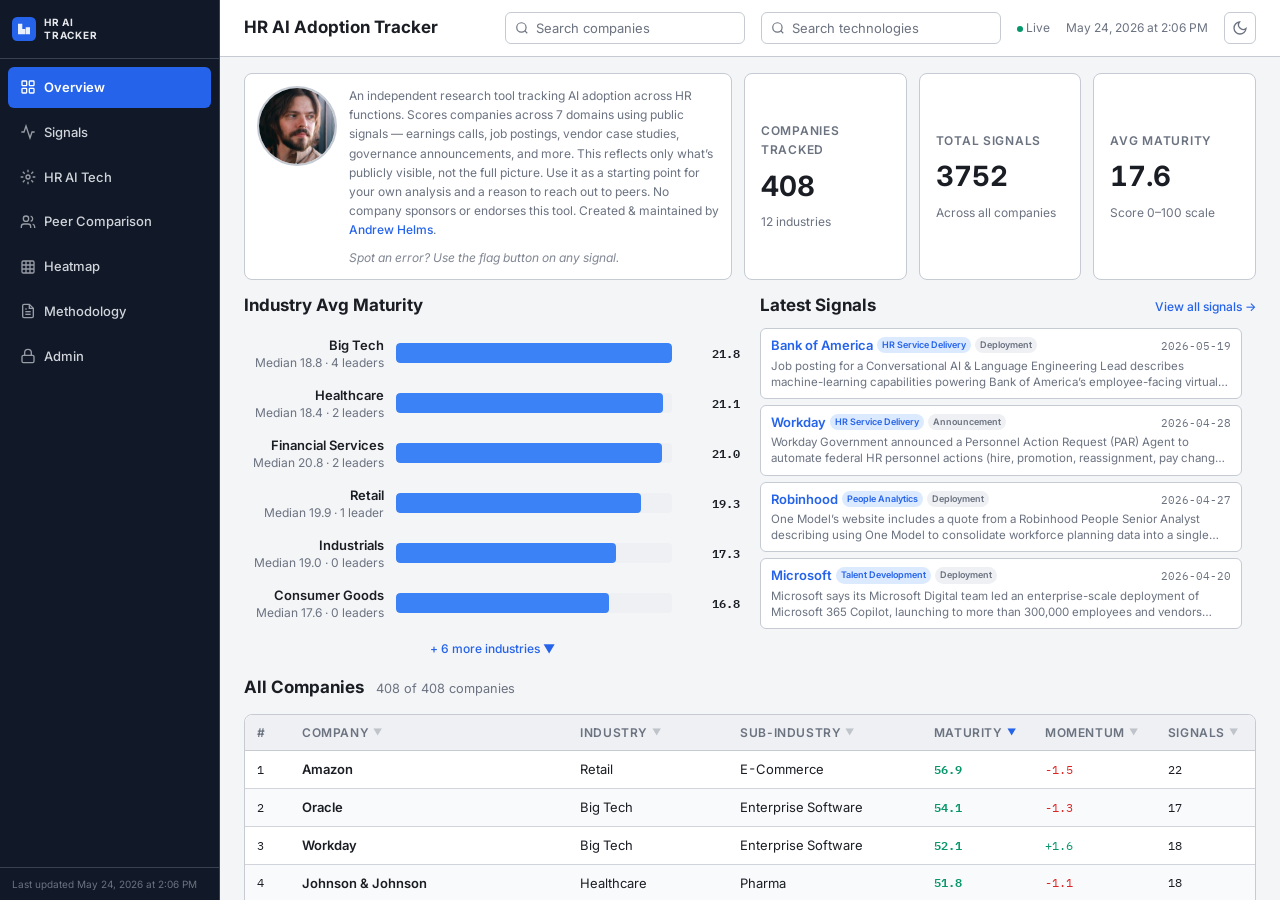
==== commit 95ca47bc: "M&M card: maturity stacked bar replaces gauge, reversed momentum bar order (newest first), bigger ba" ====
--- a/index.html
+++ b/index.html
@@ -1125,24 +1125,52 @@
   height: 100%;
 }
 
-/* --- Maturity block: gauge + numeric stack side-by-side --- */
+/* --- Maturity block: numeric stack on left, stacked bar visual on right --- */
 .maturity-block {
   display: flex;
   align-items: center;
   gap: var(--space-4);
 }
-.maturity-block .gauge-svg {
+.maturity-numbers {
   flex: 0 0 auto;
-  width: 140px;
-  height: 78px;
-  display: block;
-}
-.maturity-numbers {
+  display: flex;
+  flex-direction: column;
+  gap: 2px;
+  min-width: 110px;
+}
+.maturity-visual {
   flex: 1 1 auto;
   min-width: 0;
   display: flex;
   flex-direction: column;
-  gap: 2px;
+  gap: 6px;
+  align-items: stretch;
+}
+.maturity-stacked-bar {
+  width: 100%;
+  height: 14px;
+  border-radius: 999px;
+  background: var(--color-surface-offset);
+  overflow: hidden;
+  display: flex;
+}
+.maturity-stacked-bar-fill {
+  height: 100%;
+  background: var(--color-success);
+  border-radius: 999px 0 0 999px;
+  transition: width 320ms cubic-bezier(0.16, 1, 0.3, 1);
+}
+.maturity-stacked-bar-fill.is-full {
+  border-radius: 999px;
+}
+.maturity-stacked-bar-axis {
+  display: flex;
+  justify-content: space-between;
+  font-size: 10px;
+  font-variant-numeric: tabular-nums;
+  color: var(--color-text-muted);
+  font-weight: 600;
+  letter-spacing: 0.04em;
 }
 .score-eyebrow {
   font-size: 11px;
@@ -1224,7 +1252,7 @@
   grid-template-columns: repeat(3, 1fr);
   gap: 6px;
   align-items: end;
-  height: 34px;
+  height: 42px;
 }
 .momentum-bar-col {
   display: flex;
@@ -1246,9 +1274,9 @@
   background: var(--color-surface-offset);
 }
 .momentum-bar-value {
-  font-size: 11px;
+  font-size: 16px;
   font-variant-numeric: tabular-nums;
-  font-weight: 600;
+  font-weight: 700;
   color: var(--color-text);
   line-height: 1;
 }
@@ -1256,10 +1284,11 @@
   display: grid;
   grid-template-columns: repeat(3, 1fr);
   gap: 6px;
-  font-size: 10px;
+  font-size: 11px;
   color: var(--color-text-muted);
   text-align: center;
   font-variant-numeric: tabular-nums;
+  font-weight: 500;
 }
 
 /* --- Footer row: details disclosures --- */
@@ -3845,9 +3874,11 @@
   .gauge-mobile { display: block; }
   /* Maturity/Momentum card sizing on mobile */
   .maturity-block { gap: var(--space-3); }
-  .maturity-block .gauge-svg { width: 110px; height: 62px; }
+  .maturity-numbers { min-width: 100px; }
   .score-hero-number { font-size: 36px; }
   .score-sub-number { font-size: 28px; }
+  .momentum-bar-value { font-size: 18px; }
+  .momentum-axis { font-size: 12px; }
   /* Mobile: stack momentum number above trend chart so bars don't overflow narrow card */
   .momentum-block {
     flex-direction: column;
@@ -5678,9 +5709,17 @@
       '<div class="momentum-bar' + emptyClass + '" style="height:' + (v === 0 ? 2 : pct) + '%;"></div>' +
       '</div>';
   }
-  // Note: bars rendered oldest → newest (left to right) so the visual reads "is activity trending up?"
-  var momentumBarsHTML = '<div class="momentum-bars">' + barHTML(s90) + barHTML(s60) + barHTML(s30) + '</div>' +
-    '<div class="momentum-axis"><span>60\u201390d</span><span>30\u201360d</span><span>&lt;30d</span></div>';
+  // Bars rendered newest → oldest (left to right): most recent first
+  var momentumBarsHTML = '<div class="momentum-bars">' + barHTML(s30) + barHTML(s60) + barHTML(s90) + '</div>' +
+    '<div class="momentum-axis"><span>&lt;30d</span><span>30\u201360d</span><span>60\u201390d</span></div>';
+
+  // Maturity stacked bar (horizontal progress bar showing score vs 100)
+  var matPct = Math.max(0, Math.min(100, matScore));
+  var fullClass = matPct >= 99.5 ? ' is-full' : '';
+  var maturityStackedBarHTML = '<div class="maturity-stacked-bar">' +
+      (matPct > 0 ? '<div class="maturity-stacked-bar-fill' + fullClass + '" style="width:' + matPct + '%;background:' + gaugeColor + ';"></div>' : '') +
+    '</div>' +
+    '<div class="maturity-stacked-bar-axis"><span>0</span><span>50</span><span>100</span></div>';
 
   // --- Collapsible Maturity & Momentum Breakdown ---
   var accelPct = mfc.monthly_baseline > 0 ? Math.round(mfc.acceleration * 100) : 0;
@@ -5773,14 +5812,14 @@
     // MATURITY & MOMENTUM (center)
     '<div class="profile-card">' +
     '<div class="score-card-body">' +
-      // ----- Maturity (hero) -----
+      // ----- Maturity (hero): number stack on left, stacked progress bar on right -----
       '<div class="maturity-block">' +
-        gaugeSVG +
         '<div class="maturity-numbers">' +
           '<span class="score-eyebrow">Maturity</span>' +
           '<span class="score-hero-number">' + fmt(matScore) + '<span class="score-unit">/100</span></span>' +
           '<span class="score-caption">' + matLabel + '</span>' +
         '</div>' +
+        '<div class="maturity-visual">' + maturityStackedBarHTML + '</div>' +
       '</div>' +
       '<div class="score-divider"></div>' +
       // ----- Momentum (supporting) -----
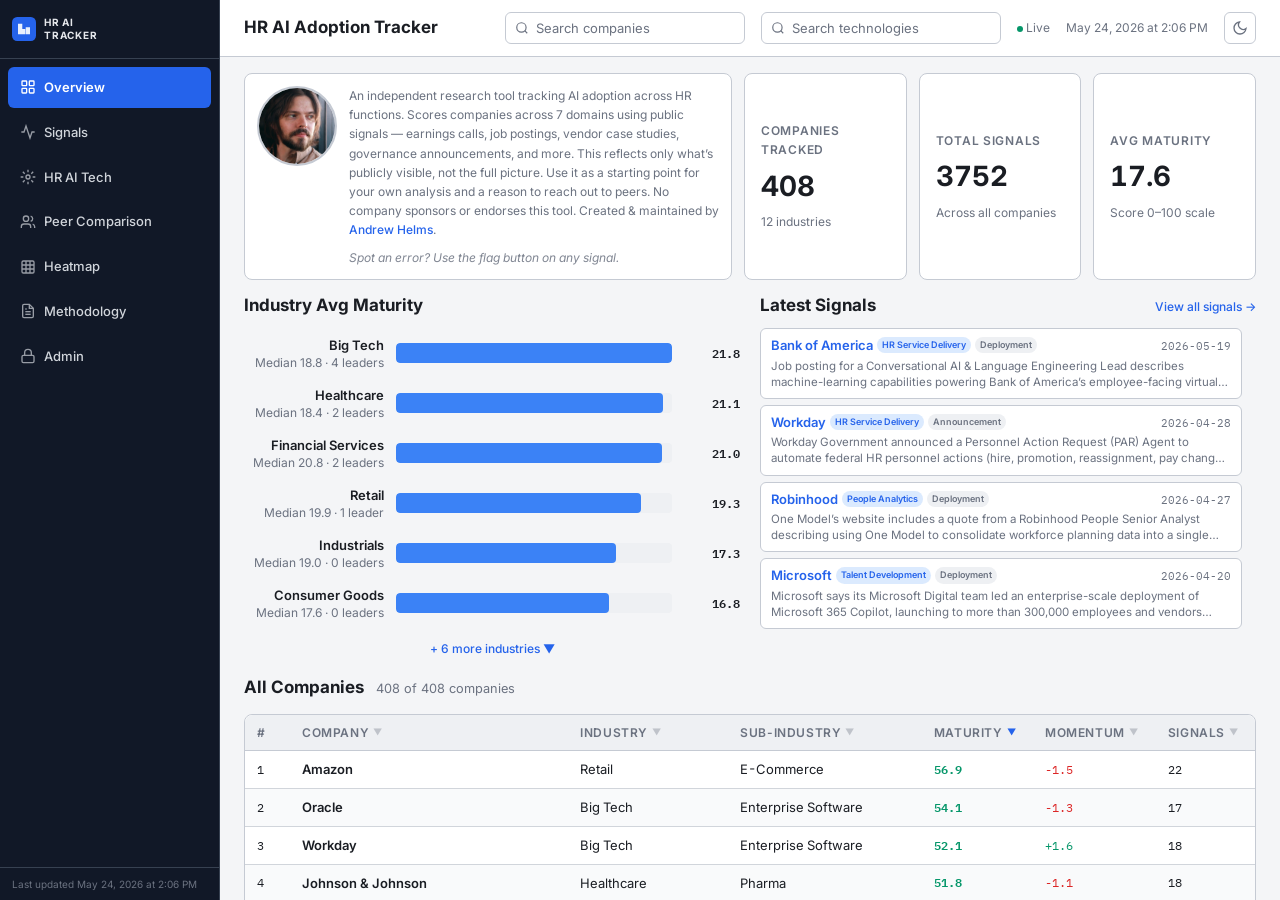
==== commit 0558f7de: "M&M card: match maturity number size to momentum (32px); align bar widths between blocks" ====
--- a/index.html
+++ b/index.html
@@ -1136,7 +1136,7 @@
   display: flex;
   flex-direction: column;
   gap: 2px;
-  min-width: 110px;
+  width: 110px;
 }
 .maturity-visual {
   flex: 1 1 auto;
@@ -1180,7 +1180,7 @@
   color: var(--color-text-muted);
 }
 .score-hero-number {
-  font-size: 44px;
+  font-size: 32px;
   line-height: 1;
   font-weight: 700;
   font-variant-numeric: tabular-nums;
@@ -1190,7 +1190,7 @@
   gap: 4px;
 }
 .score-hero-number .score-unit {
-  font-size: var(--text-base);
+  font-size: var(--text-sm);
   color: var(--color-text-muted);
   font-weight: 500;
 }
@@ -1219,7 +1219,7 @@
   display: flex;
   flex-direction: column;
   gap: 2px;
-  min-width: 90px;
+  width: 110px;
 }
 .score-sub-number {
   font-size: 32px;
@@ -3874,9 +3874,8 @@
   .gauge-mobile { display: block; }
   /* Maturity/Momentum card sizing on mobile */
   .maturity-block { gap: var(--space-3); }
-  .maturity-numbers { min-width: 100px; }
-  .score-hero-number { font-size: 36px; }
-  .score-sub-number { font-size: 28px; }
+  .maturity-numbers, .momentum-numbers { width: 100px; }
+  .score-hero-number, .score-sub-number { font-size: 28px; }
   .momentum-bar-value { font-size: 18px; }
   .momentum-axis { font-size: 12px; }
   /* Mobile: stack momentum number above trend chart so bars don't overflow narrow card */
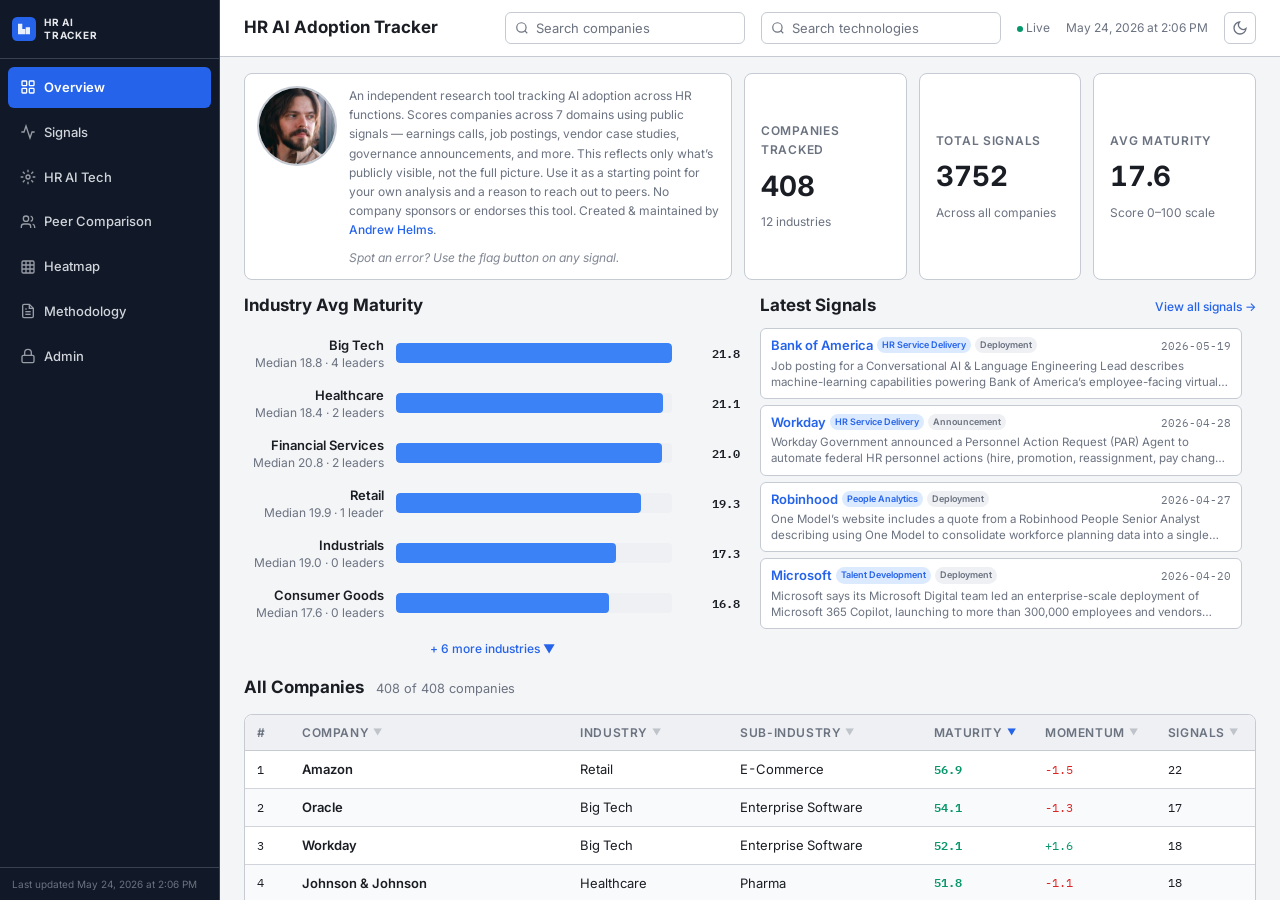
==== commit b7dca99e: "Profile: link Maturity/Momentum details (open together); format market cap >= $1T as trillions" ====
--- a/index.html
+++ b/index.html
@@ -5601,8 +5601,14 @@
     revenueHTML = '<a href="' + earningsUrl + '" target="_blank" rel="noopener noreferrer" style="color:var(--color-primary);text-decoration:none;" title="View latest financials">' + revenueVal + '</a>';
   }
 
-  // Market cap display
-  var mktCapVal = co.market_cap ? '$' + (co.market_cap >= 1000 ? (co.market_cap / 1000).toFixed(1) + 'B' : co.market_cap + 'M') : '\u2014';
+  // Market cap display — trillions when ≥ $1T, billions when ≥ $1B, else millions
+  var mktCapVal = co.market_cap
+    ? '$' + (
+        co.market_cap >= 1000000 ? (co.market_cap / 1000000).toFixed(2) + 'T' :
+        co.market_cap >= 1000    ? (co.market_cap / 1000).toFixed(1) + 'B' :
+                                   co.market_cap + 'M'
+      )
+    : '\u2014';
   var mktCapHTML = mktCapVal;
   if (co.market_cap && isPrivate) mktCapHTML += estTag;
   if (co.market_cap && !isPrivate) {
@@ -5735,7 +5741,7 @@
       '<span class="mono" style="min-width:28px;text-align:right;">' + fmt(val, 1) + '</span></div>';
   });
 
-  var maturityDetailsHTML = '<details class="score-details">' +
+  var maturityDetailsHTML = '<details class="score-details score-details-linked" data-score-group="mm">' +
     '<summary>Maturity details</summary>' +
     '<div class="score-details-body">' +
     'Mean (all 7 domains): ' + fmt(fc.mean_all_6, 1) + ' \u00b7 Mean (top 3): ' + fmt(fc.mean_top_3, 1) + '<br>' +
@@ -5744,7 +5750,7 @@
     '<strong>Final: ' + fmt(md.score, 1) + '</strong>' +
     '</div></details>';
 
-  var momentumDetailsHTML = '<details class="score-details">' +
+  var momentumDetailsHTML = '<details class="score-details score-details-linked" data-score-group="mm">' +
     '<summary>Momentum details</summary>' +
     '<div class="score-details-body">' +
     'Baseline: ' + fmt(mfc.w365, 1) + ' weighted signals/yr \u2192 ' + fmt(mfc.monthly_baseline, 1) + '/mo<br>' +
@@ -5872,6 +5878,32 @@
   profileOverlay.classList.add('active');
   profileOverlay.scrollTop = 0;
 
+  // Link the Maturity/Momentum details disclosures so they open/close together.
+  // Uses a guard flag to avoid an infinite toggle loop when we sync the sibling.
+  (function linkScoreDetails() {
+    var groups = {};
+    document.querySelectorAll('.score-details-linked').forEach(function(el) {
+      var g = el.getAttribute('data-score-group');
+      if (!g) return;
+      (groups[g] = groups[g] || []).push(el);
+    });
+    Object.keys(groups).forEach(function(g) {
+      var els = groups[g];
+      els.forEach(function(el) {
+        el.addEventListener('toggle', function() {
+          if (el.__syncing) return;
+          els.forEach(function(other) {
+            if (other === el) return;
+            if (other.open === el.open) return;
+            other.__syncing = true;
+            other.open = el.open;
+            other.__syncing = false;
+          });
+        });
+      });
+    });
+  })();
+
   // Attach domain bar click handlers for filtering
   var activeDomainFilter = null;
   document.querySelectorAll('#profileDomainChart .profile-domain-bar').forEach(function(bar) {
@@ -7748,7 +7780,13 @@
     var rUrl = co.ticker ? 'https://www.google.com/finance/quote/' + co.ticker + ':' + (co.exchange || 'NYSE') : 'https://www.google.com/search?q=' + encodeURIComponent(companyName + ' latest earnings report');
     revenue = '<a href="' + rUrl + '" target="_blank" rel="noopener" style="color:var(--color-primary);text-decoration:none;">' + revenue + '</a>';
   }
-  var marketCap = co.market_cap ? (co.market_cap >= 1000 ? '$' + (co.market_cap / 1000).toFixed(1) + 'B' : '$' + co.market_cap + 'M') : '\u2014';
+  var marketCap = co.market_cap
+    ? (
+        co.market_cap >= 1000000 ? '$' + (co.market_cap / 1000000).toFixed(2) + 'T' :
+        co.market_cap >= 1000    ? '$' + (co.market_cap / 1000).toFixed(1) + 'B' :
+                                   '$' + co.market_cap + 'M'
+      )
+    : '\u2014';
   if (co.market_cap && isPrivate) marketCap += estTag;
   else if (co.market_cap && !isPrivate) {
     var mcUrl = co.ticker ? 'https://www.google.com/finance/quote/' + co.ticker + ':' + (co.exchange || 'NYSE') : 'https://www.google.com/search?q=' + encodeURIComponent(companyName + ' market cap');
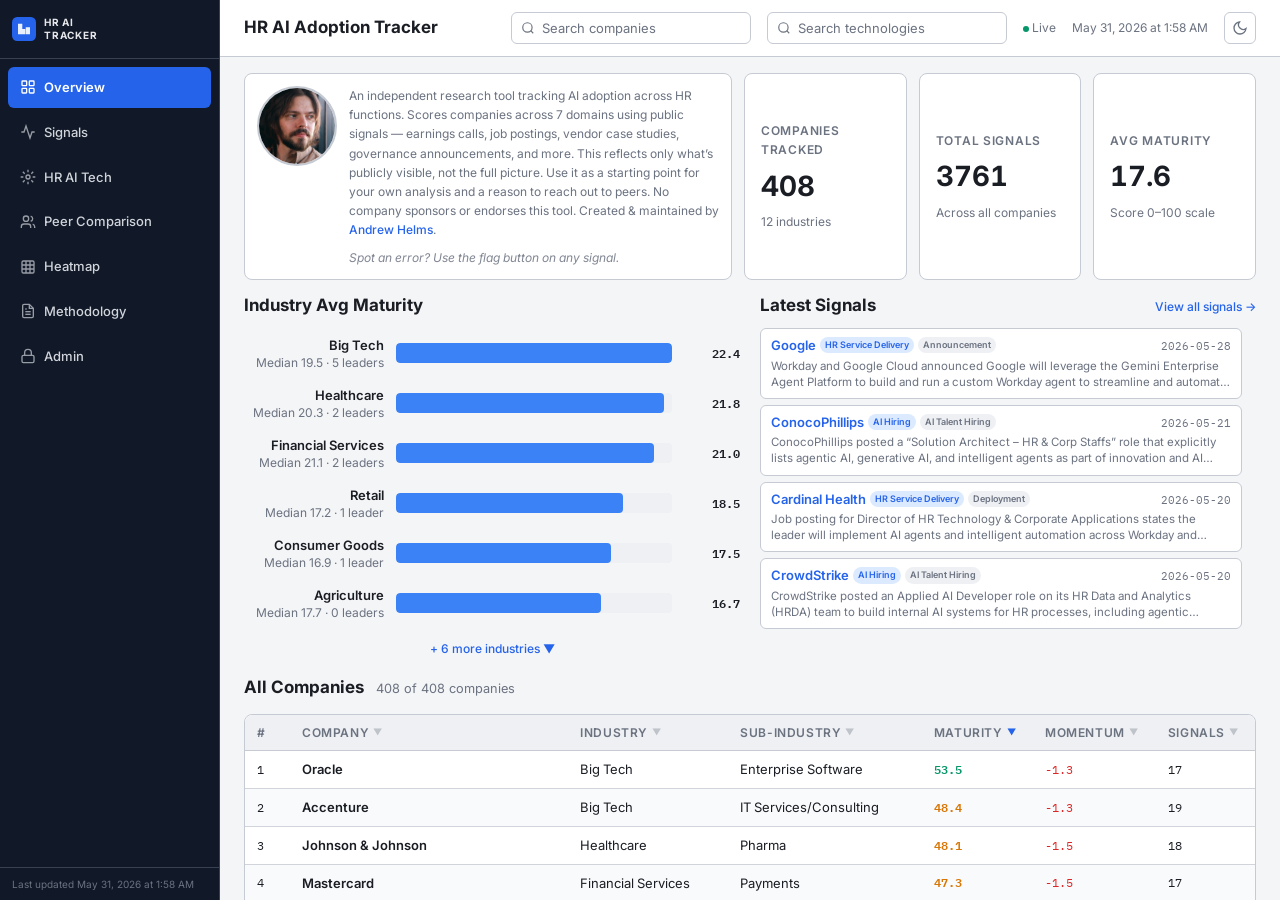
==== commit 3a2fa5b3: "Fix missing source links: clean 49 markdown-formatted URLs + harden renderers" ====
--- a/index.html
+++ b/index.html
@@ -5172,6 +5172,17 @@
 }
 
 function esc(s) { return String(s).replace(/&/g,'&amp;').replace(/'/g,"\'").replace(/"/g,'&quot;').replace(/</g,'&lt;').replace(/>/g,'&gt;'); }
+// Normalize a source URL entry: if it's a markdown-formatted link [label](url), extract url; otherwise return as-is.
+// Returns empty string for non-URL strings so callers' http filters drop them.
+function normalizeSourceUrl(u) {
+  if (!u || typeof u !== 'string') return '';
+  var m = u.match(/^\s*\[[^\]]*\]\((https?:\/\/[^\s]+?)\)\s*$/);
+  if (m) return m[1];
+  return u;
+}
+function normalizeSourceUrls(arr) {
+  return (arr || []).map(normalizeSourceUrl).filter(function(u) { return u && /^https?:\/\//i.test(u); });
+}
 
 // ============================================
 // CLIENT-SIDE RESCORING ENGINE
@@ -5651,10 +5662,10 @@
     signalsHTML = '<p style="color:var(--color-text-faint);font-size:var(--text-sm);">No signals available.</p>';
   } else {
     for (const s of signals) {
-      const urls = s.source_urls || [];
+      const urls = normalizeSourceUrls(s.source_urls || []);
       let sourcesHTML = '';
       if (urls.length > 0) {
-        const links = urls.filter(u => u && u.startsWith('http')).map(function(u) {
+        const links = urls.map(function(u) {
           let domain;
           try { domain = new URL(u).hostname.replace('www.', ''); } catch(e) { domain = 'Source'; }
           return '<a href="' + u + '" target="_blank" rel="noopener noreferrer">' + linkIcon + ' ' + domain + '</a>';
@@ -6612,7 +6623,7 @@
     var summary = s.summary || '';
     var domain = s.HR_domain || '';
     var company = s.company_name || '';
-    var urls = (s.source_urls || []).filter(function(u) { return u && /^https?:\/\//i.test(u); });
+    var urls = normalizeSourceUrls(s.source_urls);
     var sourceUrl = urls[0] || '';
     var tag = sourceUrl ? 'a' : 'div';
     var hrefAttr = sourceUrl ? ' href="' + esc(sourceUrl) + '" target="_blank" rel="noopener noreferrer"' : '';
@@ -8379,7 +8390,7 @@
     
     // Source links
     var sourcesHTML = '';
-    var urls = (s.source_urls || []).filter(function(u) { return u && u.startsWith('http'); });
+    var urls = normalizeSourceUrls(s.source_urls);
     if (urls.length > 0) {
       var links = urls.map(function(u) {
         var domain;
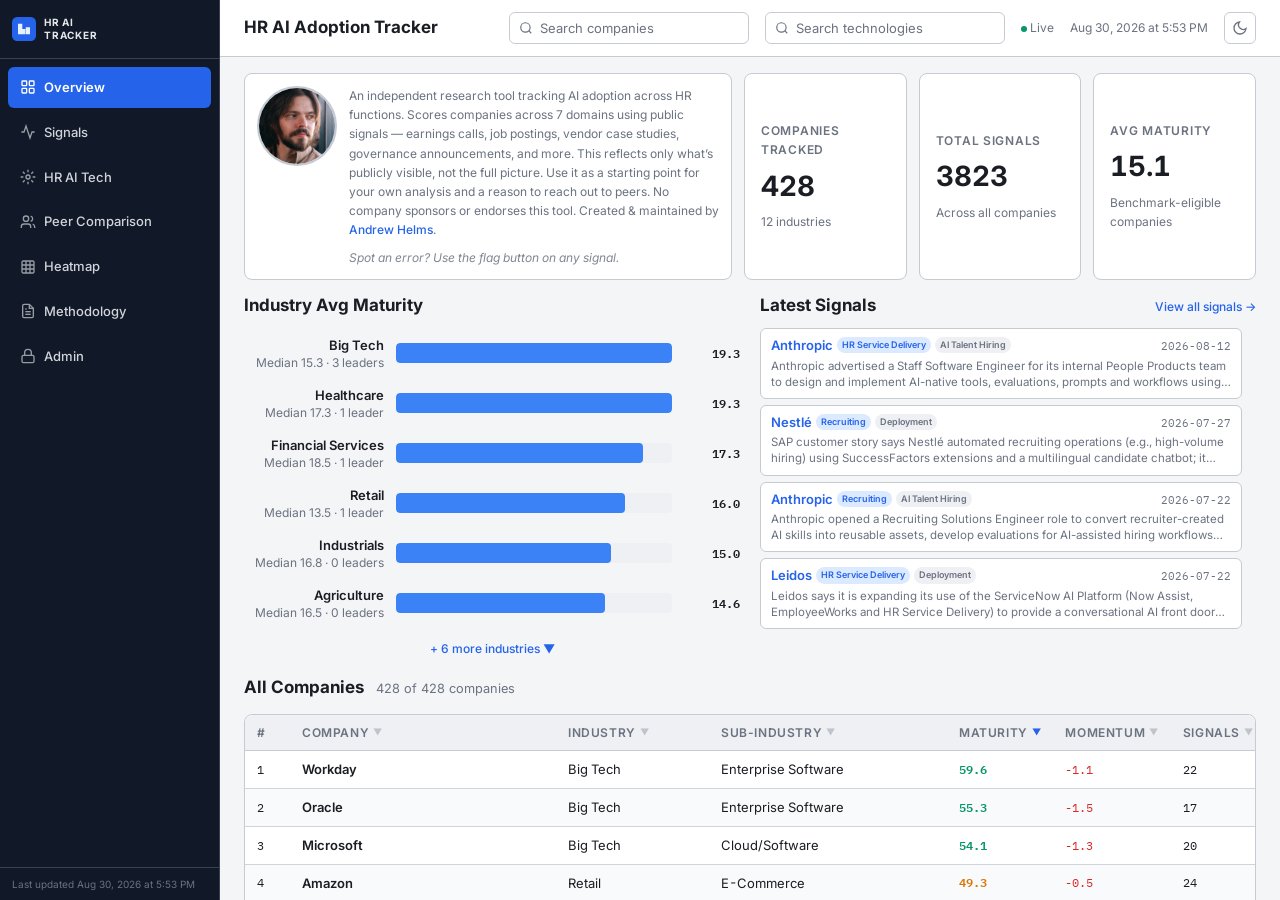
==== commit ea090076: "Show provisional companies without affecting benchmarks" ====
--- a/index.html
+++ b/index.html
@@ -4300,6 +4300,19 @@
         <p style="font-size:var(--text-sm);color:var(--color-text-muted);margin-bottom:var(--space-6);line-height:1.7;">
           This tracker evaluates HR AI adoption across companies by collecting, classifying, and scoring public signals. Below is a complete breakdown of how scores are computed.
         </p>
+
+        <div class="profile-card" style="margin-bottom:var(--space-6);border-color:var(--color-warning);">
+          <div class="profile-card-title">Provisional Companies and Benchmark Eligibility</div>
+          <p style="font-size:var(--text-xs);color:var(--color-text);line-height:1.7;margin-bottom:var(--space-3);">
+            Credible public evidence may identify a company outside the tracker&rsquo;s original benchmark cohort. The company and its signals are added as <strong>provisional</strong> so the evidence is visible without allowing discovery-based selection bias or thin research coverage to alter comparative results.
+          </p>
+          <div style="background:var(--color-surface-offset);border-radius:var(--radius-md);padding:var(--space-3);margin-bottom:var(--space-3);">
+            <code style="font-size:var(--text-xs);">Benchmark eligible = 5 distinct qualifying signals + 3 publisher domains + 2 HR categories</code>
+          </div>
+          <p style="font-size:var(--text-xs);color:var(--color-text-muted);line-height:1.7;">
+            Until all three gates are met, provisional companies remain visible and searchable but are excluded from rankings, percentiles, peer comparisons, leader counts, industry averages, medians, and other aggregate benchmarks. Existing members of the original company universe remain in the benchmark cohort because they were selected independently of whether positive HR AI evidence was found. Signals are deduplicated before the threshold is evaluated, and multiple links repeating the same event do not create additional qualifying signals.
+          </p>
+        </div>
 
         <!-- HOW SCORING WORKS (explainer) -->
         <div class="profile-card" style="margin-bottom:var(--space-6);">
@@ -5812,6 +5825,14 @@
     return phrase + '.';
   }
   var companyDescHTML = buildCompanyDesc(co);
+  var isProvisional = detail.benchmark_eligible === false;
+  var be = detail.benchmark_evidence || {};
+  var provisionalNotice = isProvisional
+    ? '<div class="profile-card" style="margin-bottom:var(--space-4);border-color:var(--color-warning);background:var(--color-warning-highlight);">' +
+      '<div style="font-size:var(--text-sm);font-weight:600;color:var(--color-warning);margin-bottom:4px;">Provisional company \u00b7 excluded from benchmarks</div>' +
+      '<div style="font-size:var(--text-xs);line-height:1.6;color:var(--color-text);">Visible adoption evidence is shown below, but this company does not affect rankings, percentiles, peer comparisons, industry averages, or medians. Promotion progress: ' +
+      (be.qualifying_signals || 0) + '/5 signals \u00b7 ' + (be.publisher_domains || 0) + '/3 publisher domains \u00b7 ' + (be.hr_domains || 0) + '/2 HR categories.</div></div>'
+    : '';
 
   const html = '<div class="profile-back" onclick="closeProfile()" role="button" tabindex="0"><svg width="16" height="16" viewBox="0 0 24 24" fill="none" stroke="currentColor" stroke-width="2"><path d="M19 12H5M12 19l-7-7 7-7"/></svg> Back</div>' +
     '<div class="profile-header"><span class="profile-company-name">' + co.company_name + '</span>' +
@@ -5819,7 +5840,9 @@
     '<span class="badge badge-blue">' + (co.industry || '') + '</span>' +
     '<span class="badge badge-gray">' + (co.sub_industry || '') + '</span>' +
     (co.public_or_private === 'Public' ? '<span class="badge badge-green">Public</span>' : '<span class="badge badge-gray">Private</span>') +
+    (isProvisional ? '<span class="badge badge-yellow">Provisional \u00b7 limited evidence</span>' : '') +
     '</div></div>' +
+    provisionalNotice +
     '<div class="profile-grid profile-grid-3col">' +
     // HR DOMAIN SCORES (left)
     '<div class="profile-card"><div class="profile-card-title">HR Domain Scores <span style="font-weight:400;text-transform:none;letter-spacing:0;color:var(--color-text-muted);">(click to filter signals)</span></div>' +
@@ -6538,7 +6561,7 @@
   document.getElementById('kpiGrid').innerHTML =
     kpiCard('Companies Tracked', s.total_companies, Object.keys(D.industries).length + ' industries') +
     kpiCard('Total Signals', s.total_signals, 'Across all companies') +
-    kpiCard('Avg Maturity', (function(){ var allScores = []; for(var ind in D.industries) D.industries[ind].forEach(function(c){ allScores.push(c.maturity); }); return allScores.length ? fmt(allScores.reduce(function(a,b){return a+b;},0)/allScores.length) : '0'; })(), 'Score 0\u2013100 scale', 'mobile-hide-median');
+    kpiCard('Avg Maturity', (function(){ var allScores = []; for(var ind in D.industries) D.industries[ind].forEach(function(c){ if (c.benchmark_eligible !== false) allScores.push(c.maturity); }); return allScores.length ? fmt(allScores.reduce(function(a,b){return a+b;},0)/allScores.length) : '0'; })(), 'Benchmark-eligible companies', 'mobile-hide-median');
 
   // Industry chart — primary = mean (avg); secondary = median & leaders count.
   // Sort by mean desc; exclude Conglomerate (single-company category).
@@ -6547,7 +6570,8 @@
   for (const [ind, companies] of Object.entries(D.industries)) {
     if (ind === 'Conglomerate') continue;
     if (!companies.length) continue;
-    const scores = companies.map(c => c.maturity).sort((a, b) => a - b);
+    const scores = companies.filter(c => c.benchmark_eligible !== false).map(c => c.maturity).sort((a, b) => a - b);
+    if (!scores.length) continue;
     const mid = Math.floor(scores.length / 2);
     const median = scores.length % 2 ? scores[mid] : (scores[mid - 1] + scores[mid]) / 2;
     const mean = scores.reduce((a, b) => a + b, 0) / scores.length;
@@ -7160,9 +7184,14 @@
     return ((va || 0) - (vb || 0)) * sd;
   });
 
-  // Assign ranks within filtered set — follows current sort order
+  // Assign ranks only within the benchmark-eligible set. Provisional
+  // companies stay visible but never shift another company's rank.
   const rankMap = new Map();
-  filtered.forEach((c, i) => rankMap.set(c.name, i + 1));
+  let eligibleRank = 0;
+  filtered.forEach(function(c) {
+    if (c.benchmark_eligible === false) rankMap.set(c.name, null);
+    else rankMap.set(c.name, ++eligibleRank);
+  });
 
   if (isMobile()) {
     // Mobile card rendering
@@ -7171,8 +7200,8 @@
       var rank = rankMap.get(c.name);
       cardsHTML += '<div class="mobile-card" onclick="openProfile(\'' + esc(c.name) + '\')">' +
         '<div class="mobile-card-header">' +
-        '<span class="mobile-card-rank">#' + rank + '</span>' +
-        '<span class="mobile-card-name">' + c.name + '</span>' +
+        '<span class="mobile-card-rank">' + (rank ? '#' + rank : '\u2014') + '</span>' +
+        '<span class="mobile-card-name">' + c.name + (c.benchmark_eligible === false ? ' <span class="badge badge-yellow">Provisional</span>' : '') + '</span>' +
         '</div>' +
         '<div class="mobile-card-meta">' + c.industry + (c.sub_industry ? ' · ' + c.sub_industry : '') + '</div>' +
         '<div class="mobile-card-metrics">' +
@@ -7203,8 +7232,8 @@
 
     function buildRow(c, rank) {
       return '<tr onclick="openProfile(\'' + esc(c.name) + '\')">' +
-        '<td class="mono">' + rank + '</td>' +
-        '<td class="company-name">' + c.name + '</td>' +
+        '<td class="mono">' + (rank || '\u2014') + '</td>' +
+        '<td class="company-name">' + c.name + (c.benchmark_eligible === false ? ' <span class="badge badge-yellow">Provisional</span>' : '') + '</td>' +
         '<td>' + c.industry + '</td>' +
         '<td style="text-transform:capitalize;">' + (c.sub_industry || '\u2014') + '</td>' +
         '<td class="mono ' + maturityClass(c.maturity) + '">' + fmt(c.maturity) + '</td>' +
@@ -7951,9 +7980,10 @@
   var profile = document.getElementById(profileId);
   if (!select || !search) return;
 
-  // Populate select
+  // Populate benchmark comparison with eligible companies only.
+  var benchmarkCompanies = allCompanies.filter(function(c) { return c.benchmark_eligible !== false; });
   select.innerHTML = '<option value="">Choose a company...</option>';
-  allCompanies.forEach(function(c) {
+  benchmarkCompanies.forEach(function(c) {
     var opt = document.createElement('option');
     opt.value = c.name;
     opt.textContent = c.name + ' (' + fmt(c.maturity) + ')';
@@ -7965,7 +7995,7 @@
   dropdownEl.className = 'compare-dropdown';
   search.parentNode.appendChild(dropdownEl);
 
-  var items = allCompanies.map(function(c) {
+  var items = benchmarkCompanies.map(function(c) {
     return { name: c.name, maturity: c.maturity, industry: c.industry };
   });
 
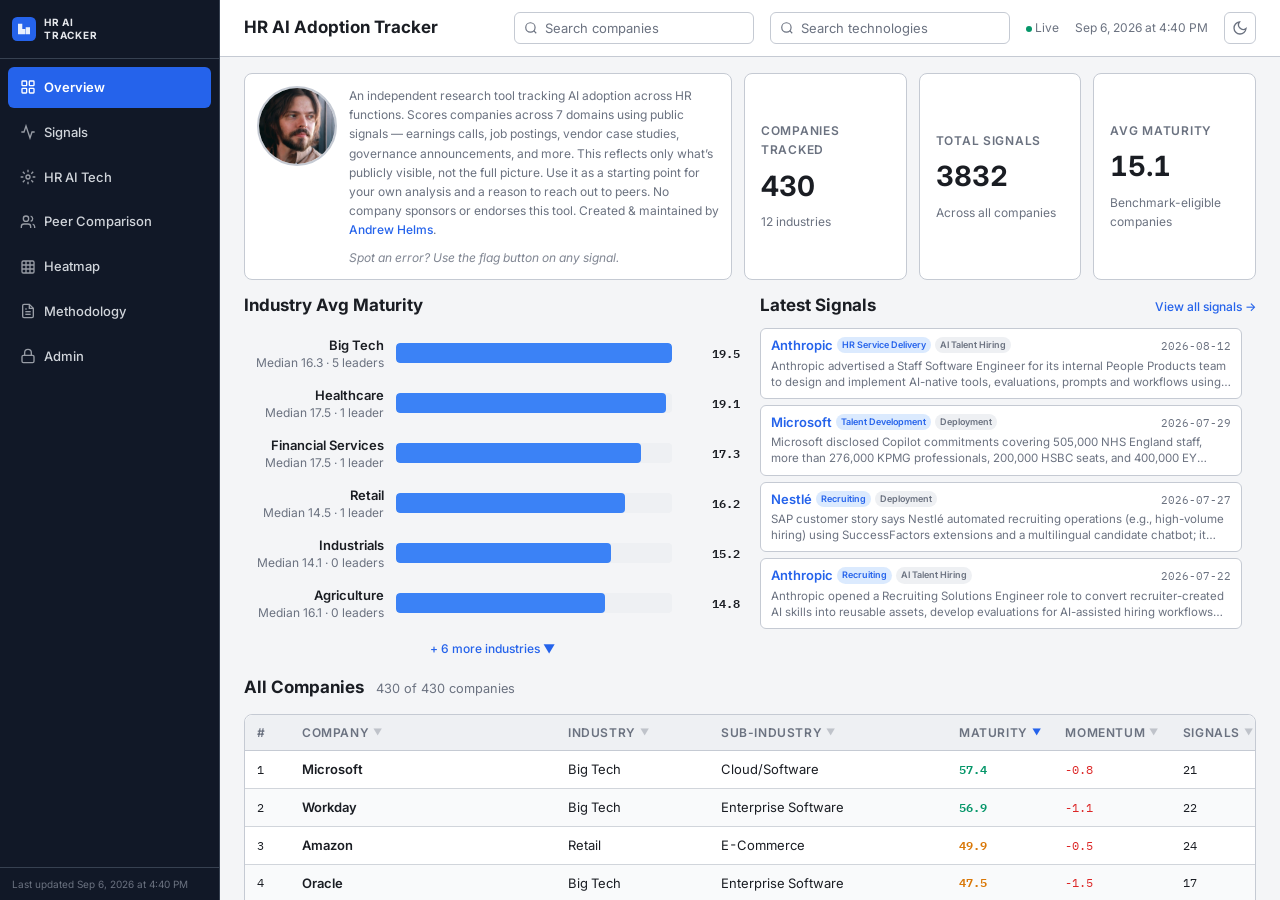
==== commit 6abd47c1: "Clarify public-reporting methodology" ====
--- a/index.html
+++ b/index.html
@@ -4298,7 +4298,7 @@
       <div style="max-width:1100px;">
         <h2 class="section-title" style="margin-bottom:var(--space-4);">Methodology</h2>
         <p style="font-size:var(--text-sm);color:var(--color-text-muted);margin-bottom:var(--space-6);line-height:1.7;">
-          This tracker evaluates HR AI adoption across companies by collecting, classifying, and scoring public signals. Below is a complete breakdown of how scores are computed.
+          This tracker evaluates HR AI adoption by collecting, classifying, and scoring publicly reported signals. It records what identifiable sources report; it does not independently audit or certify the underlying claims. Source links are retained so readers can inspect the original reporting. Below is a complete breakdown of how scores are computed.
         </p>
 
         <div class="profile-card" style="margin-bottom:var(--space-6);border-color:var(--color-warning);">
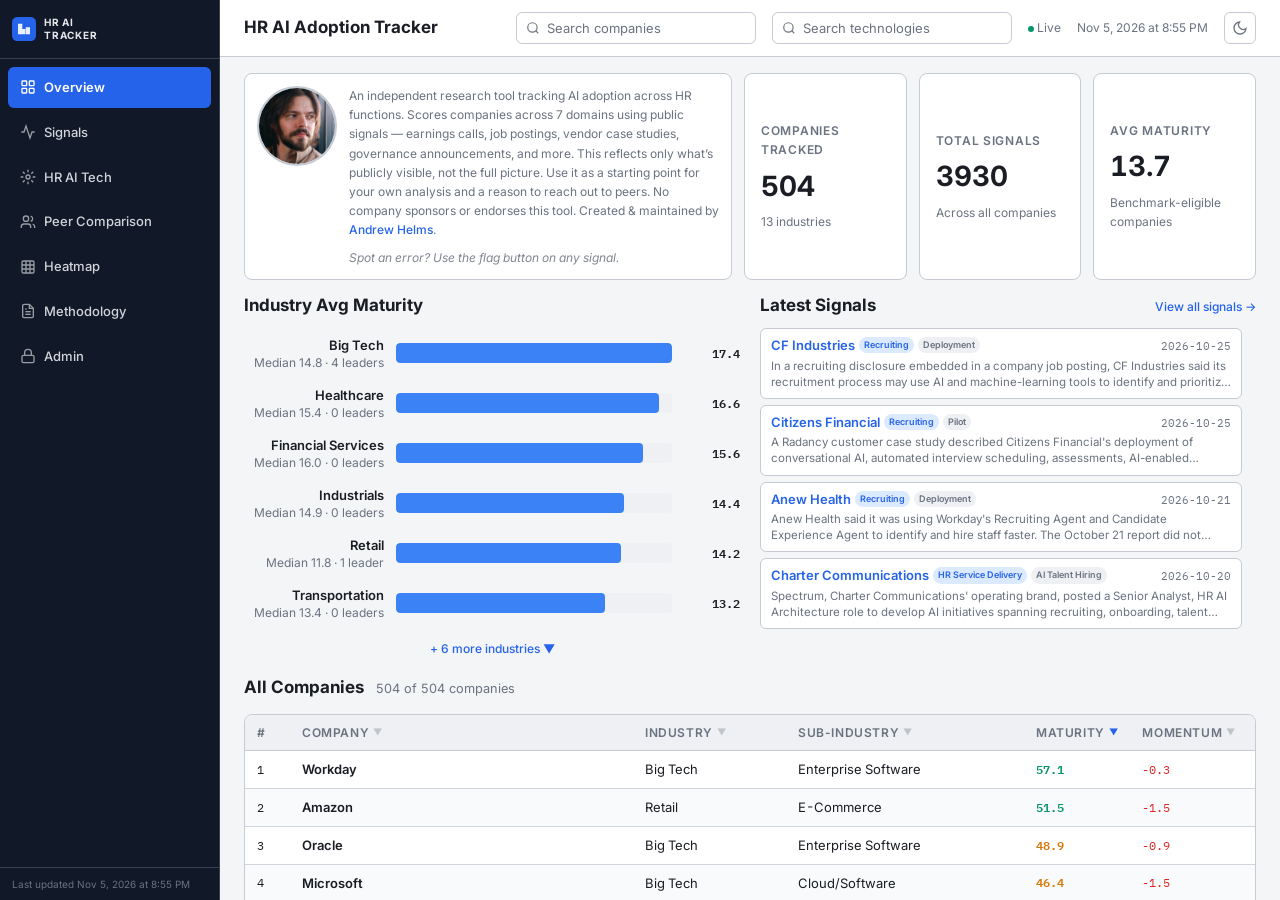
==== commit d03d774d: "Label Workday AI agent launch distinctly in signal views" ====
--- a/index.html
+++ b/index.html
@@ -4359,7 +4359,7 @@
                   <tr><td>Announcement</td><td class="mono">1.0</td><td>Press release about AI strategy</td></tr>
                 </tbody>
               </table>
-              <p style="font-size:var(--text-xs);color:var(--color-text-muted);margin-top:var(--space-2);line-height:1.5;">Governance is scored as an HR domain, not a signal type. Signals in the Governance domain receive a 6x domain multiplier to reflect the strategic importance of AI oversight activities.</p>
+              <p style="font-size:var(--text-xs);color:var(--color-text-muted);margin-top:var(--space-2);line-height:1.5;">Governance is scored as an HR domain, not a signal type. Signals in the Governance domain receive a 6x domain multiplier to reflect the strategic importance of AI oversight activities. Items tagged <strong>AI agent product launch</strong> describe a vendor capability for an HR workflow. They remain visible with source links but do not contribute to the vendor&#39;s HR AI adoption score, momentum, or benchmark eligibility.</p>
             </div>
 
             <!-- Source Credibility -->
@@ -5198,6 +5198,25 @@
 }
 
 // ============================================
+// Vendor product news remains visible without implying the vendor adopted its own product.
+// The source check also covers the published Workday data until the next data build.
+function isVendorProductLaunch(s) {
+  if (s.signal_kind === 'vendor_product_launch') return true;
+  var urls = normalizeSourceUrls(s.source_urls);
+  return (s.summary || '').indexOf('Talent Acquisition Agent') !== -1 &&
+    urls.some(function(url) {
+      return url.indexOf('/Workday-Launches-Autopilot-Agents-That-Get-Real-Work-Done-Across-HR-Finance-and-IT/') !== -1;
+    });
+}
+function signalBadges(s, typeLabel, style) {
+  var inlineStyle = style ? ' style="' + style + '"' : '';
+  if (isVendorProductLaunch(s)) {
+    return '<span class="badge badge-blue"' + inlineStyle + '>AI agent product launch</span>';
+  }
+  return (s.HR_domain ? '<span class="badge badge-blue"' + inlineStyle + '>' + s.HR_domain + '</span>' : '') +
+    (typeLabel ? '<span class="badge badge-gray"' + inlineStyle + '>' + typeLabel + '</span>' : '');
+}
+
 // CLIENT-SIDE RESCORING ENGINE
 // Replicates scoring_engine.py logic in JS so
 // scores update instantly after signal edits.
@@ -5421,11 +5440,12 @@
     if (!detail) return;
     var co = detail.company || {};
     var signals = detail.top_signals || [];
+    var adoptionSignals = signals.filter(function(s) { return !isVendorProductLaunch(s); });
 
     // Compute new scores
-    var mat = computeMaturity(signals, co);
-    var mom = computeMomentum(signals, co);
-    var pr = prDeployRatio(signals);
+    var mat = computeMaturity(adoptionSignals, co);
+    var mom = computeMomentum(adoptionSignals, co);
+    var pr = prDeployRatio(adoptionSignals);
 
     // Update company_details
     detail.maturity_score = mat.score;
@@ -5687,8 +5707,7 @@
       }
       signalsHTML += '<div class="signal-item profile-signal-item" data-domain="' + (s.HR_domain || '') + '">' +
         '<div class="signal-meta"><span>' + (s.date_event || s.date_found || '') + '</span>' +
-        (s.HR_domain ? '<span class="badge badge-blue">' + s.HR_domain + '</span>' : '') +
-        (function() { var _tl = ({A:'Deployment',B:'Pilot',D:'Leadership Hire',F:'Upskilling',G:'Vendor Case Study',H:'Earnings/Report',I:'Announcement',J:'AI Talent Hiring'})[s.signal_type]||''; if (!_tl) return ''; return '<span class="badge badge-gray">' + _tl + '</span>'; })() +
+        signalBadges(s, ({A:'Deployment',B:'Pilot',D:'Leadership Hire',F:'Upskilling',G:'Vendor Case Study',H:'Earnings/Report',I:'Announcement',J:'AI Talent Hiring'})[s.signal_type] || '') +
         flagBtnHTML(co.company_name, s.summary, s.date_event||s.date_found||'', s.signal_type||'', s.HR_domain||'') +
         adminEditBtnHTML(co.company_name, s.summary, s.date_event||s.date_found||'', s.signal_type||'', s.HR_domain||'', s.source_urls||[]) +
         '</div>' +
@@ -6657,8 +6676,7 @@
         '<div class="latest-signal-meta">' +
           '<button type="button" class="latest-signal-company" onclick="event.preventDefault();event.stopPropagation();openProfile(\'' + esc(company) + '\')" title="Open ' + esc(company) + ' profile">' + company + '</button>' +
           '<span class="latest-signal-badges">' +
-            (domain ? '<span class="badge badge-blue">' + domain + '</span>' : '') +
-            (typeLabel ? '<span class="badge badge-gray">' + typeLabel + '</span>' : '') +
+            signalBadges(s, typeLabel) +
           '</span>' +
         '</div>' +
         '<span class="latest-signal-date">' + date + '</span>' +
@@ -7959,9 +7977,8 @@
       html += '<div class="cmp-signal-item" data-domain="' + (s.HR_domain || '') + '" style="padding:var(--space-2);border-bottom:1px solid var(--color-border);font-size:var(--text-xs);">';
       html += '<div style="display:flex;gap:var(--space-2);flex-wrap:wrap;align-items:center;margin-bottom:2px;">';
       html += '<span style="color:var(--color-text-muted);">' + (s.date_event || s.date_found || '') + '</span>';
-      if (s.HR_domain) html += '<span class="badge badge-blue" style="font-size:10px;">' + s.HR_domain + '</span>';
       var _peerTypeLabel = ({A:'Deployment',B:'Pilot',D:'Leadership Hire',F:'Upskilling',G:'Vendor Case Study',H:'Earnings/Report',I:'Announcement',J:'AI Talent Hiring'})[s.signal_type]||'';
-      if (_peerTypeLabel) html += '<span class="badge badge-gray" style="font-size:10px;">' + _peerTypeLabel + '</span>';
+      html += signalBadges(s, _peerTypeLabel, 'font-size:10px;');
       html += flagBtnHTML(companyName, s.summary, s.date_event||s.date_found||'', s.signal_type||'', s.HR_domain||'');
       html += adminEditBtnHTML(companyName, s.summary, s.date_event||s.date_found||'', s.signal_type||'', s.HR_domain||'', s.source_urls||[]);
       html += '</div>';
@@ -8143,6 +8160,7 @@
         date: s.date_event || s.date_found || '',
         signal_type: s.signal_type || '',
         HR_domain: s.HR_domain || '',
+        signal_kind: s.signal_kind || '',
         summary: s.summary || '',
         source_urls: s.source_urls || []
       });
@@ -8436,8 +8454,7 @@
       '<span class="signal-feed-date">' + s.date + '</span>' +
       '</div>' +
       '<div class="signal-feed-card-header">' +
-      '<span class="badge badge-blue" style="font-size:10px;">' + s.HR_domain + '</span>' +
-      (typeLabel ? '<span class="badge badge-gray" style="font-size:10px;">' + typeLabel + '</span>' : '') +
+      signalBadges(s, typeLabel, 'font-size:10px;') +
       flagBtnHTML(s.company_name, s.summary, s.date, s.signal_type, s.HR_domain) +
       adminEditBtnHTML(s.company_name, s.summary, s.date, s.signal_type, s.HR_domain, s.source_urls) +
       '</div>' +
@@ -10067,6 +10084,7 @@
             signal_type: newData.signal_type,
             HR_domain: newData.HR_domain,
             source_type: s.source_type || 'edited',
+            signal_kind: s.signal_kind,
             summary: newData.summary,
             source_urls: s.source_urls || orig.urls,
             _edited: new Date().toISOString()
